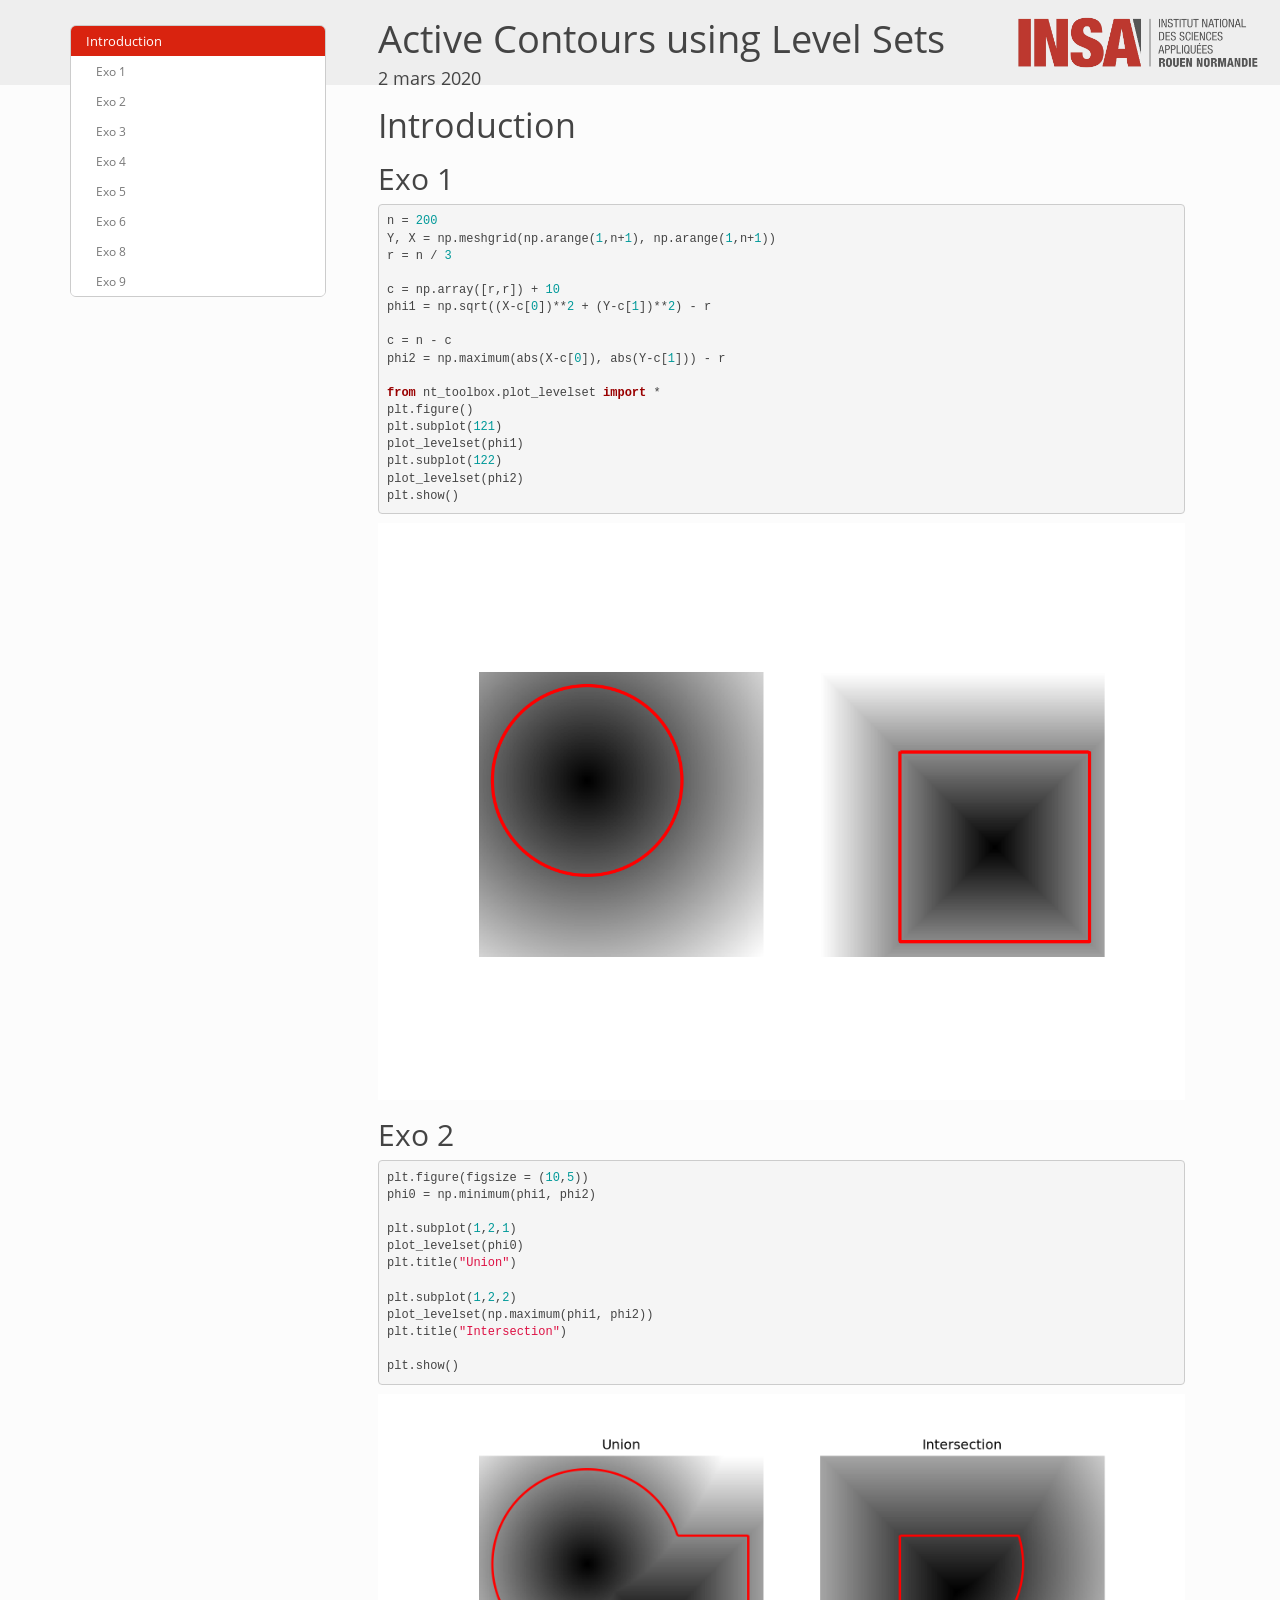
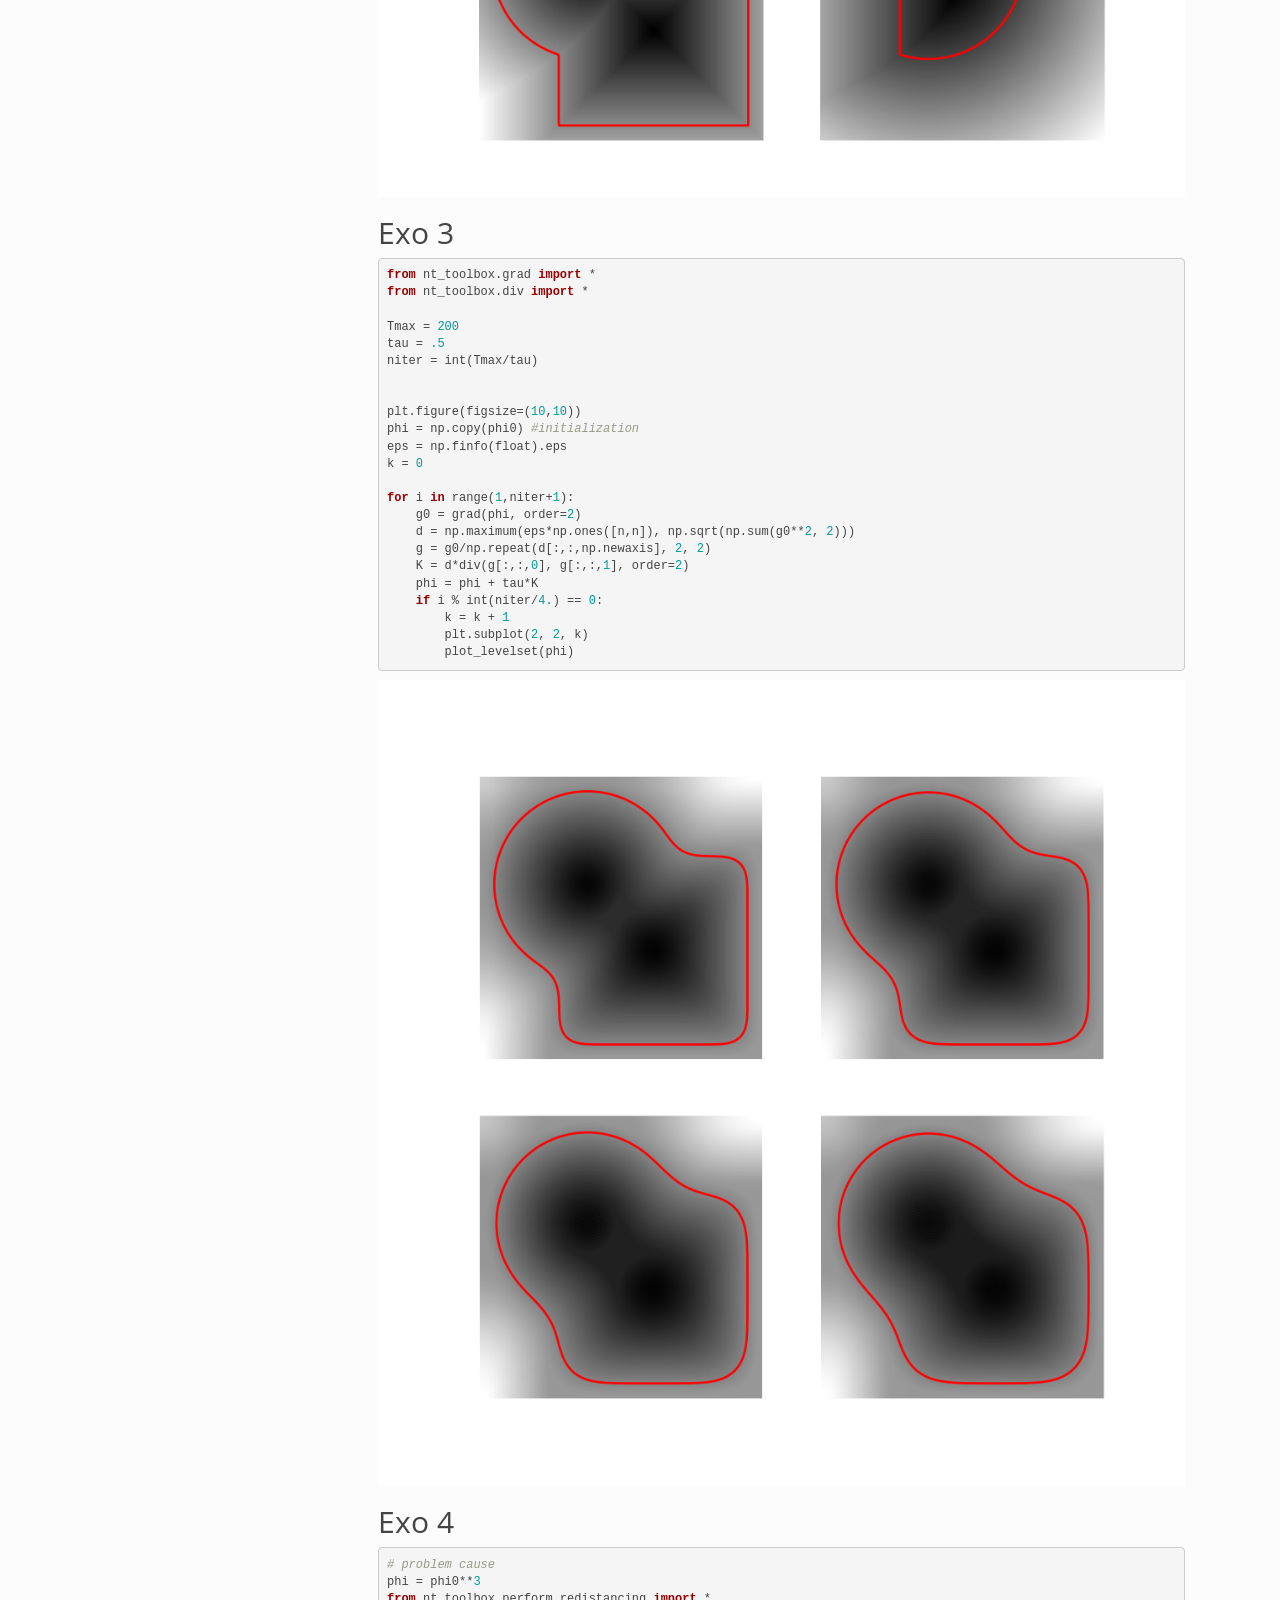
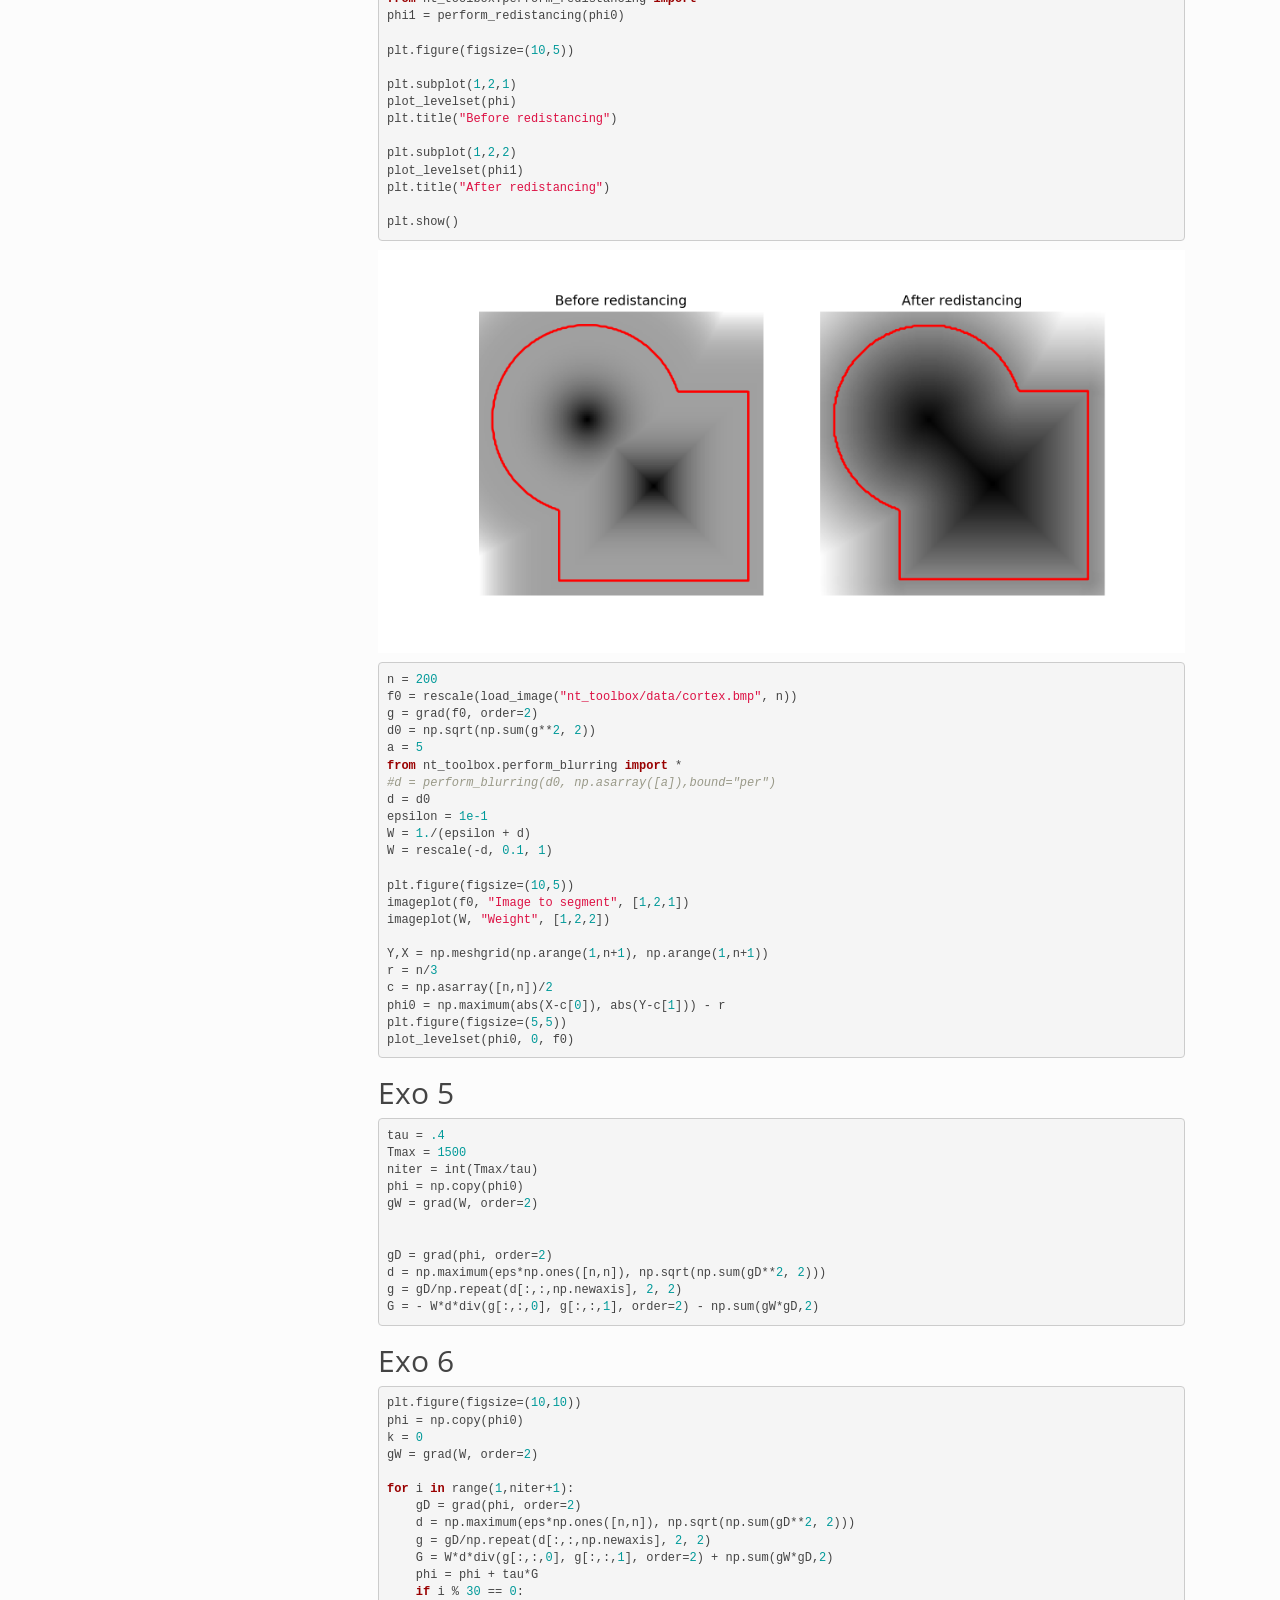
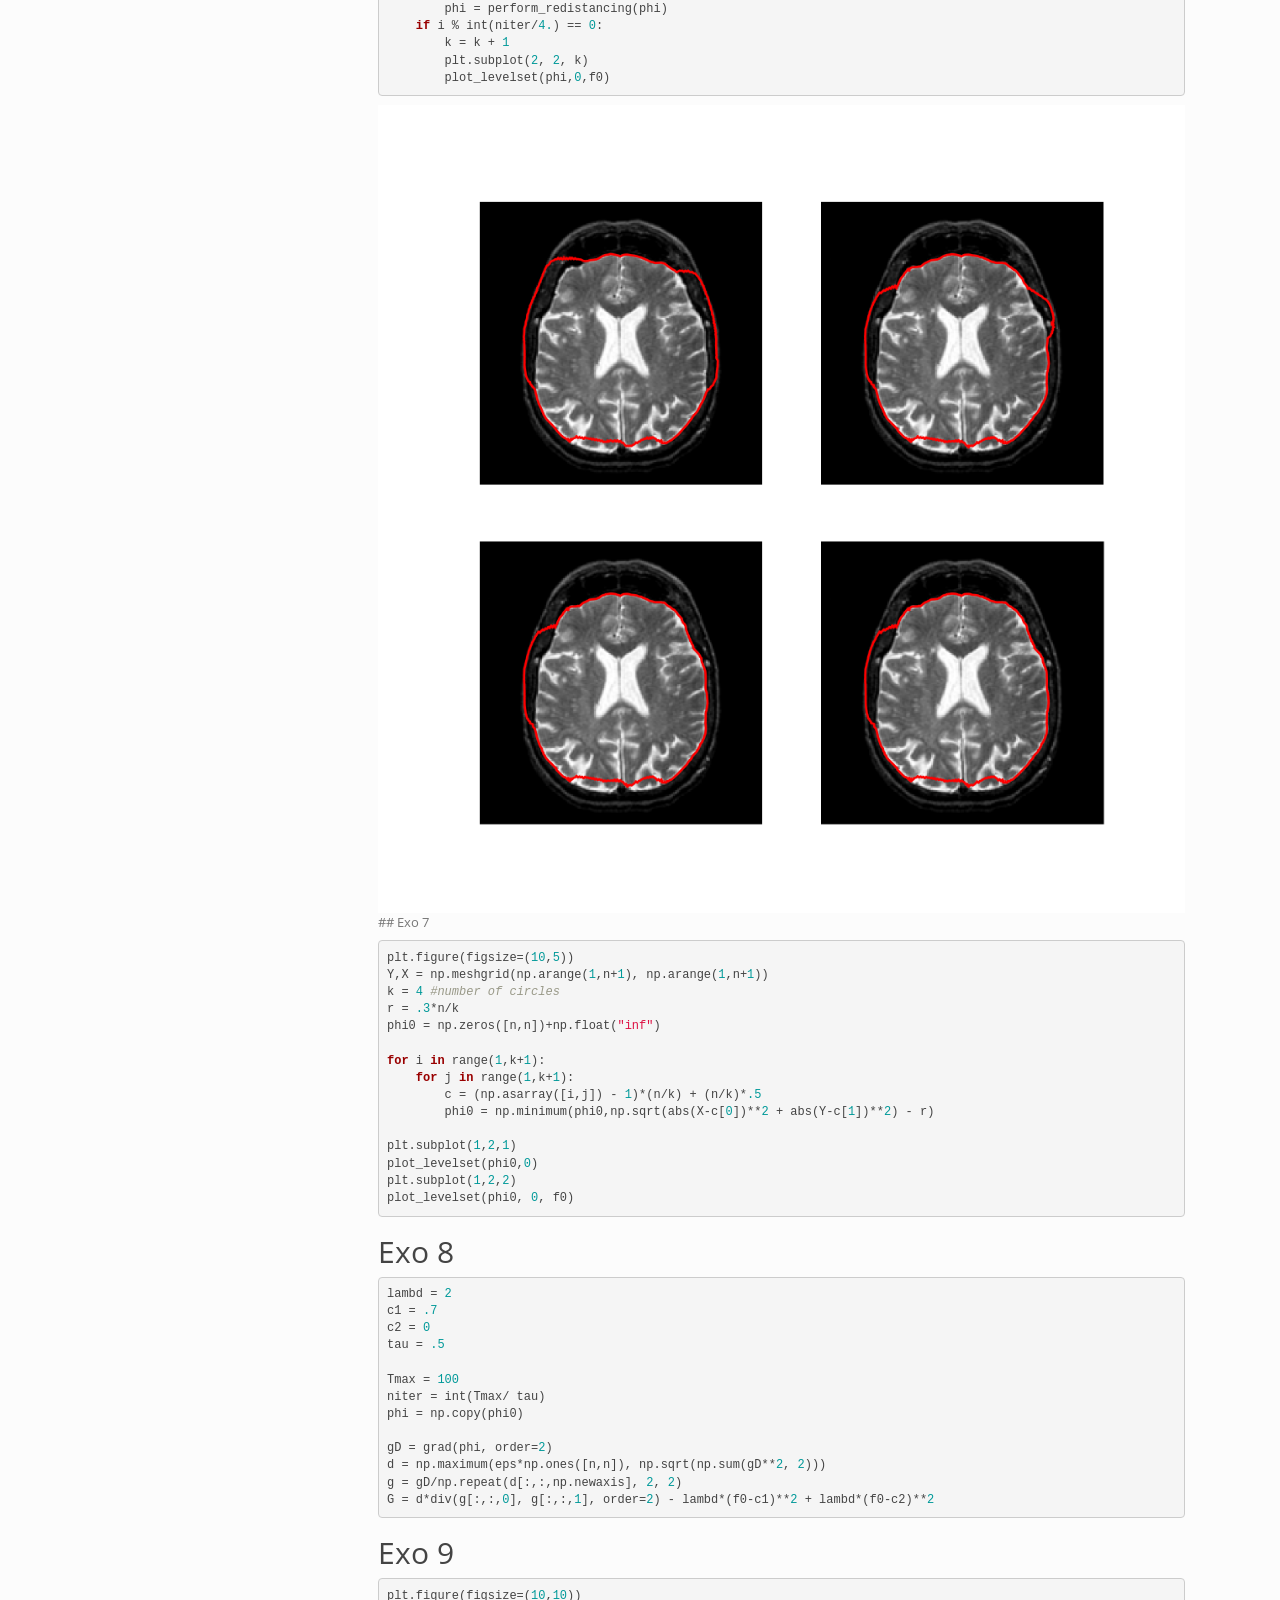
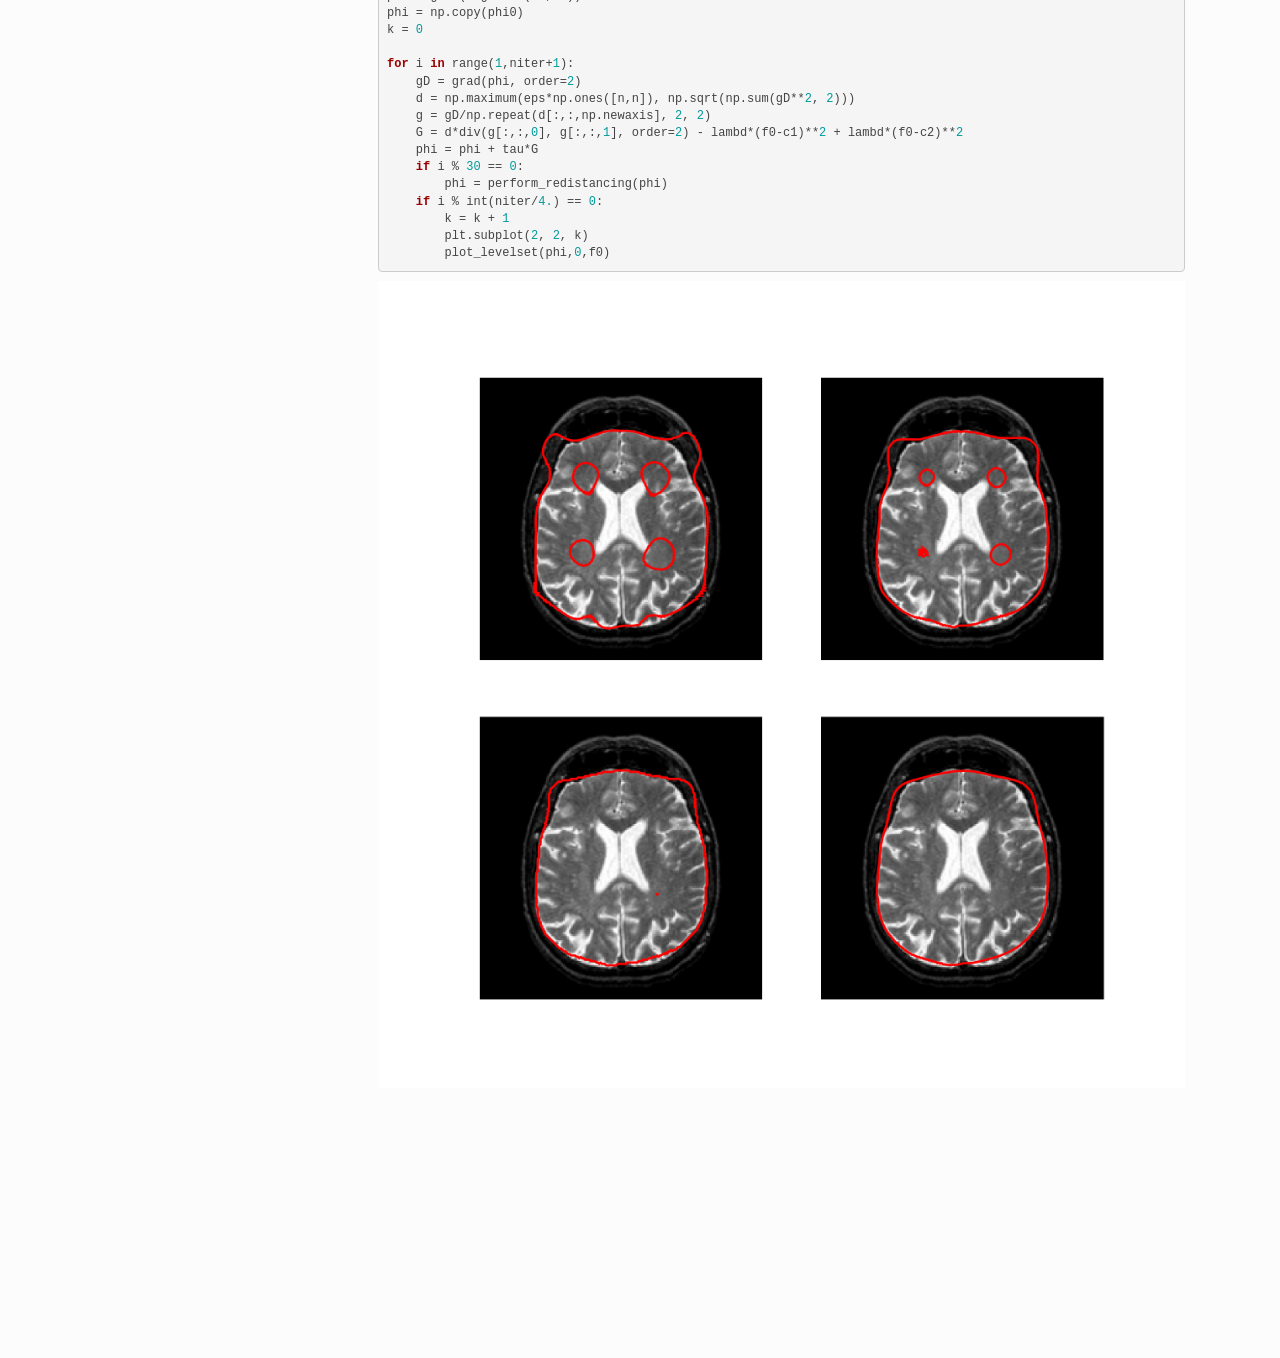
==== docs/index.html @ 3a8b3acc "Initial commit" ====
<!DOCTYPE html>

<html lang="fr-FR" xml:lang="fr-FR">

<head>

<meta charset="utf-8" />
<meta name="generator" content="pandoc" />
<meta http-equiv="X-UA-Compatible" content="IE=EDGE" />




<title>Active Contours using Level Sets</title>

<script>/*! jQuery v1.11.3 | (c) 2005, 2015 jQuery Foundation, Inc. | jquery.org/license */
!function(a,b){"object"==typeof module&&"object"==typeof module.exports?module.exports=a.document?b(a,!0):function(a){if(!a.document)throw new Error("jQuery requires a window with a document");return b(a)}:b(a)}("undefined"!=typeof window?window:this,function(a,b){var c=[],d=c.slice,e=c.concat,f=c.push,g=c.indexOf,h={},i=h.toString,j=h.hasOwnProperty,k={},l="1.11.3",m=function(a,b){return new m.fn.init(a,b)},n=/^[\s\uFEFF\xA0]+|[\s\uFEFF\xA0]+$/g,o=/^-ms-/,p=/-([\da-z])/gi,q=function(a,b){return b.toUpperCase()};m.fn=m.prototype={jquery:l,constructor:m,selector:"",length:0,toArray:function(){return d.call(this)},get:function(a){return null!=a?0>a?this[a+this.length]:this[a]:d.call(this)},pushStack:function(a){var b=m.merge(this.constructor(),a);return b.prevObject=this,b.context=this.context,b},each:function(a,b){return m.each(this,a,b)},map:function(a){return this.pushStack(m.map(this,function(b,c){return a.call(b,c,b)}))},slice:function(){return this.pushStack(d.apply(this,arguments))},first:function(){return this.eq(0)},last:function(){return this.eq(-1)},eq:function(a){var b=this.length,c=+a+(0>a?b:0);return this.pushStack(c>=0&&b>c?[this[c]]:[])},end:function(){return this.prevObject||this.constructor(null)},push:f,sort:c.sort,splice:c.splice},m.extend=m.fn.extend=function(){var a,b,c,d,e,f,g=arguments[0]||{},h=1,i=arguments.length,j=!1;for("boolean"==typeof g&&(j=g,g=arguments[h]||{},h++),"object"==typeof g||m.isFunction(g)||(g={}),h===i&&(g=this,h--);i>h;h++)if(null!=(e=arguments[h]))for(d in e)a=g[d],c=e[d],g!==c&&(j&&c&&(m.isPlainObject(c)||(b=m.isArray(c)))?(b?(b=!1,f=a&&m.isArray(a)?a:[]):f=a&&m.isPlainObject(a)?a:{},g[d]=m.extend(j,f,c)):void 0!==c&&(g[d]=c));return g},m.extend({expando:"jQuery"+(l+Math.random()).replace(/\D/g,""),isReady:!0,error:function(a){throw new Error(a)},noop:function(){},isFunction:function(a){return"function"===m.type(a)},isArray:Array.isArray||function(a){return"array"===m.type(a)},isWindow:function(a){return null!=a&&a==a.window},isNumeric:function(a){return!m.isArray(a)&&a-parseFloat(a)+1>=0},isEmptyObject:function(a){var b;for(b in a)return!1;return!0},isPlainObject:function(a){var b;if(!a||"object"!==m.type(a)||a.nodeType||m.isWindow(a))return!1;try{if(a.constructor&&!j.call(a,"constructor")&&!j.call(a.constructor.prototype,"isPrototypeOf"))return!1}catch(c){return!1}if(k.ownLast)for(b in a)return j.call(a,b);for(b in a);return void 0===b||j.call(a,b)},type:function(a){return null==a?a+"":"object"==typeof a||"function"==typeof a?h[i.call(a)]||"object":typeof a},globalEval:function(b){b&&m.trim(b)&&(a.execScript||function(b){a.eval.call(a,b)})(b)},camelCase:function(a){return a.replace(o,"ms-").replace(p,q)},nodeName:function(a,b){return a.nodeName&&a.nodeName.toLowerCase()===b.toLowerCase()},each:function(a,b,c){var d,e=0,f=a.length,g=r(a);if(c){if(g){for(;f>e;e++)if(d=b.apply(a[e],c),d===!1)break}else for(e in a)if(d=b.apply(a[e],c),d===!1)break}else if(g){for(;f>e;e++)if(d=b.call(a[e],e,a[e]),d===!1)break}else for(e in a)if(d=b.call(a[e],e,a[e]),d===!1)break;return a},trim:function(a){return null==a?"":(a+"").replace(n,"")},makeArray:function(a,b){var c=b||[];return null!=a&&(r(Object(a))?m.merge(c,"string"==typeof a?[a]:a):f.call(c,a)),c},inArray:function(a,b,c){var d;if(b){if(g)return g.call(b,a,c);for(d=b.length,c=c?0>c?Math.max(0,d+c):c:0;d>c;c++)if(c in b&&b[c]===a)return c}return-1},merge:function(a,b){var c=+b.length,d=0,e=a.length;while(c>d)a[e++]=b[d++];if(c!==c)while(void 0!==b[d])a[e++]=b[d++];return a.length=e,a},grep:function(a,b,c){for(var d,e=[],f=0,g=a.length,h=!c;g>f;f++)d=!b(a[f],f),d!==h&&e.push(a[f]);return e},map:function(a,b,c){var d,f=0,g=a.length,h=r(a),i=[];if(h)for(;g>f;f++)d=b(a[f],f,c),null!=d&&i.push(d);else for(f in a)d=b(a[f],f,c),null!=d&&i.push(d);return e.apply([],i)},guid:1,proxy:function(a,b){var c,e,f;return"string"==typeof b&&(f=a[b],b=a,a=f),m.isFunction(a)?(c=d.call(arguments,2),e=function(){return a.apply(b||this,c.concat(d.call(arguments)))},e.guid=a.guid=a.guid||m.guid++,e):void 0},now:function(){return+new Date},support:k}),m.each("Boolean Number String Function Array Date RegExp Object Error".split(" "),function(a,b){h["[object "+b+"]"]=b.toLowerCase()});function r(a){var b="length"in a&&a.length,c=m.type(a);return"function"===c||m.isWindow(a)?!1:1===a.nodeType&&b?!0:"array"===c||0===b||"number"==typeof b&&b>0&&b-1 in a}var s=function(a){var b,c,d,e,f,g,h,i,j,k,l,m,n,o,p,q,r,s,t,u="sizzle"+1*new Date,v=a.document,w=0,x=0,y=ha(),z=ha(),A=ha(),B=function(a,b){return a===b&&(l=!0),0},C=1<<31,D={}.hasOwnProperty,E=[],F=E.pop,G=E.push,H=E.push,I=E.slice,J=function(a,b){for(var c=0,d=a.length;d>c;c++)if(a[c]===b)return c;return-1},K="checked|selected|async|autofocus|autoplay|controls|defer|disabled|hidden|ismap|loop|multiple|open|readonly|required|scoped",L="[\\x20\\t\\r\\n\\f]",M="(?:\\\\.|[\\w-]|[^\\x00-\\xa0])+",N=M.replace("w","w#"),O="\\["+L+"*("+M+")(?:"+L+"*([*^$|!~]?=)"+L+"*(?:'((?:\\\\.|[^\\\\'])*)'|\"((?:\\\\.|[^\\\\\"])*)\"|("+N+"))|)"+L+"*\\]",P=":("+M+")(?:\\((('((?:\\\\.|[^\\\\'])*)'|\"((?:\\\\.|[^\\\\\"])*)\")|((?:\\\\.|[^\\\\()[\\]]|"+O+")*)|.*)\\)|)",Q=new RegExp(L+"+","g"),R=new RegExp("^"+L+"+|((?:^|[^\\\\])(?:\\\\.)*)"+L+"+$","g"),S=new RegExp("^"+L+"*,"+L+"*"),T=new RegExp("^"+L+"*([>+~]|"+L+")"+L+"*"),U=new RegExp("="+L+"*([^\\]'\"]*?)"+L+"*\\]","g"),V=new RegExp(P),W=new RegExp("^"+N+"$"),X={ID:new RegExp("^#("+M+")"),CLASS:new RegExp("^\\.("+M+")"),TAG:new RegExp("^("+M.replace("w","w*")+")"),ATTR:new RegExp("^"+O),PSEUDO:new RegExp("^"+P),CHILD:new RegExp("^:(only|first|last|nth|nth-last)-(child|of-type)(?:\\("+L+"*(even|odd|(([+-]|)(\\d*)n|)"+L+"*(?:([+-]|)"+L+"*(\\d+)|))"+L+"*\\)|)","i"),bool:new RegExp("^(?:"+K+")$","i"),needsContext:new RegExp("^"+L+"*[>+~]|:(even|odd|eq|gt|lt|nth|first|last)(?:\\("+L+"*((?:-\\d)?\\d*)"+L+"*\\)|)(?=[^-]|$)","i")},Y=/^(?:input|select|textarea|button)$/i,Z=/^h\d$/i,$=/^[^{]+\{\s*\[native \w/,_=/^(?:#([\w-]+)|(\w+)|\.([\w-]+))$/,aa=/[+~]/,ba=/'|\\/g,ca=new RegExp("\\\\([\\da-f]{1,6}"+L+"?|("+L+")|.)","ig"),da=function(a,b,c){var d="0x"+b-65536;return d!==d||c?b:0>d?String.fromCharCode(d+65536):String.fromCharCode(d>>10|55296,1023&d|56320)},ea=function(){m()};try{H.apply(E=I.call(v.childNodes),v.childNodes),E[v.childNodes.length].nodeType}catch(fa){H={apply:E.length?function(a,b){G.apply(a,I.call(b))}:function(a,b){var c=a.length,d=0;while(a[c++]=b[d++]);a.length=c-1}}}function ga(a,b,d,e){var f,h,j,k,l,o,r,s,w,x;if((b?b.ownerDocument||b:v)!==n&&m(b),b=b||n,d=d||[],k=b.nodeType,"string"!=typeof a||!a||1!==k&&9!==k&&11!==k)return d;if(!e&&p){if(11!==k&&(f=_.exec(a)))if(j=f[1]){if(9===k){if(h=b.getElementById(j),!h||!h.parentNode)return d;if(h.id===j)return d.push(h),d}else if(b.ownerDocument&&(h=b.ownerDocument.getElementById(j))&&t(b,h)&&h.id===j)return d.push(h),d}else{if(f[2])return H.apply(d,b.getElementsByTagName(a)),d;if((j=f[3])&&c.getElementsByClassName)return H.apply(d,b.getElementsByClassName(j)),d}if(c.qsa&&(!q||!q.test(a))){if(s=r=u,w=b,x=1!==k&&a,1===k&&"object"!==b.nodeName.toLowerCase()){o=g(a),(r=b.getAttribute("id"))?s=r.replace(ba,"\\$&"):b.setAttribute("id",s),s="[id='"+s+"'] ",l=o.length;while(l--)o[l]=s+ra(o[l]);w=aa.test(a)&&pa(b.parentNode)||b,x=o.join(",")}if(x)try{return H.apply(d,w.querySelectorAll(x)),d}catch(y){}finally{r||b.removeAttribute("id")}}}return i(a.replace(R,"$1"),b,d,e)}function ha(){var a=[];function b(c,e){return a.push(c+" ")>d.cacheLength&&delete b[a.shift()],b[c+" "]=e}return b}function ia(a){return a[u]=!0,a}function ja(a){var b=n.createElement("div");try{return!!a(b)}catch(c){return!1}finally{b.parentNode&&b.parentNode.removeChild(b),b=null}}function ka(a,b){var c=a.split("|"),e=a.length;while(e--)d.attrHandle[c[e]]=b}function la(a,b){var c=b&&a,d=c&&1===a.nodeType&&1===b.nodeType&&(~b.sourceIndex||C)-(~a.sourceIndex||C);if(d)return d;if(c)while(c=c.nextSibling)if(c===b)return-1;return a?1:-1}function ma(a){return function(b){var c=b.nodeName.toLowerCase();return"input"===c&&b.type===a}}function na(a){return function(b){var c=b.nodeName.toLowerCase();return("input"===c||"button"===c)&&b.type===a}}function oa(a){return ia(function(b){return b=+b,ia(function(c,d){var e,f=a([],c.length,b),g=f.length;while(g--)c[e=f[g]]&&(c[e]=!(d[e]=c[e]))})})}function pa(a){return a&&"undefined"!=typeof a.getElementsByTagName&&a}c=ga.support={},f=ga.isXML=function(a){var b=a&&(a.ownerDocument||a).documentElement;return b?"HTML"!==b.nodeName:!1},m=ga.setDocument=function(a){var b,e,g=a?a.ownerDocument||a:v;return g!==n&&9===g.nodeType&&g.documentElement?(n=g,o=g.documentElement,e=g.defaultView,e&&e!==e.top&&(e.addEventListener?e.addEventListener("unload",ea,!1):e.attachEvent&&e.attachEvent("onunload",ea)),p=!f(g),c.attributes=ja(function(a){return a.className="i",!a.getAttribute("className")}),c.getElementsByTagName=ja(function(a){return a.appendChild(g.createComment("")),!a.getElementsByTagName("*").length}),c.getElementsByClassName=$.test(g.getElementsByClassName),c.getById=ja(function(a){return o.appendChild(a).id=u,!g.getElementsByName||!g.getElementsByName(u).length}),c.getById?(d.find.ID=function(a,b){if("undefined"!=typeof b.getElementById&&p){var c=b.getElementById(a);return c&&c.parentNode?[c]:[]}},d.filter.ID=function(a){var b=a.replace(ca,da);return function(a){return a.getAttribute("id")===b}}):(delete d.find.ID,d.filter.ID=function(a){var b=a.replace(ca,da);return function(a){var c="undefined"!=typeof a.getAttributeNode&&a.getAttributeNode("id");return c&&c.value===b}}),d.find.TAG=c.getElementsByTagName?function(a,b){return"undefined"!=typeof b.getElementsByTagName?b.getElementsByTagName(a):c.qsa?b.querySelectorAll(a):void 0}:function(a,b){var c,d=[],e=0,f=b.getElementsByTagName(a);if("*"===a){while(c=f[e++])1===c.nodeType&&d.push(c);return d}return f},d.find.CLASS=c.getElementsByClassName&&function(a,b){return p?b.getElementsByClassName(a):void 0},r=[],q=[],(c.qsa=$.test(g.querySelectorAll))&&(ja(function(a){o.appendChild(a).innerHTML="<a id='"+u+"'></a><select id='"+u+"-\f]' msallowcapture=''><option selected=''></option></select>",a.querySelectorAll("[msallowcapture^='']").length&&q.push("[*^$]="+L+"*(?:''|\"\")"),a.querySelectorAll("[selected]").length||q.push("\\["+L+"*(?:value|"+K+")"),a.querySelectorAll("[id~="+u+"-]").length||q.push("~="),a.querySelectorAll(":checked").length||q.push(":checked"),a.querySelectorAll("a#"+u+"+*").length||q.push(".#.+[+~]")}),ja(function(a){var b=g.createElement("input");b.setAttribute("type","hidden"),a.appendChild(b).setAttribute("name","D"),a.querySelectorAll("[name=d]").length&&q.push("name"+L+"*[*^$|!~]?="),a.querySelectorAll(":enabled").length||q.push(":enabled",":disabled"),a.querySelectorAll("*,:x"),q.push(",.*:")})),(c.matchesSelector=$.test(s=o.matches||o.webkitMatchesSelector||o.mozMatchesSelector||o.oMatchesSelector||o.msMatchesSelector))&&ja(function(a){c.disconnectedMatch=s.call(a,"div"),s.call(a,"[s!='']:x"),r.push("!=",P)}),q=q.length&&new RegExp(q.join("|")),r=r.length&&new RegExp(r.join("|")),b=$.test(o.compareDocumentPosition),t=b||$.test(o.contains)?function(a,b){var c=9===a.nodeType?a.documentElement:a,d=b&&b.parentNode;return a===d||!(!d||1!==d.nodeType||!(c.contains?c.contains(d):a.compareDocumentPosition&&16&a.compareDocumentPosition(d)))}:function(a,b){if(b)while(b=b.parentNode)if(b===a)return!0;return!1},B=b?function(a,b){if(a===b)return l=!0,0;var d=!a.compareDocumentPosition-!b.compareDocumentPosition;return d?d:(d=(a.ownerDocument||a)===(b.ownerDocument||b)?a.compareDocumentPosition(b):1,1&d||!c.sortDetached&&b.compareDocumentPosition(a)===d?a===g||a.ownerDocument===v&&t(v,a)?-1:b===g||b.ownerDocument===v&&t(v,b)?1:k?J(k,a)-J(k,b):0:4&d?-1:1)}:function(a,b){if(a===b)return l=!0,0;var c,d=0,e=a.parentNode,f=b.parentNode,h=[a],i=[b];if(!e||!f)return a===g?-1:b===g?1:e?-1:f?1:k?J(k,a)-J(k,b):0;if(e===f)return la(a,b);c=a;while(c=c.parentNode)h.unshift(c);c=b;while(c=c.parentNode)i.unshift(c);while(h[d]===i[d])d++;return d?la(h[d],i[d]):h[d]===v?-1:i[d]===v?1:0},g):n},ga.matches=function(a,b){return ga(a,null,null,b)},ga.matchesSelector=function(a,b){if((a.ownerDocument||a)!==n&&m(a),b=b.replace(U,"='$1']"),!(!c.matchesSelector||!p||r&&r.test(b)||q&&q.test(b)))try{var d=s.call(a,b);if(d||c.disconnectedMatch||a.document&&11!==a.document.nodeType)return d}catch(e){}return ga(b,n,null,[a]).length>0},ga.contains=function(a,b){return(a.ownerDocument||a)!==n&&m(a),t(a,b)},ga.attr=function(a,b){(a.ownerDocument||a)!==n&&m(a);var e=d.attrHandle[b.toLowerCase()],f=e&&D.call(d.attrHandle,b.toLowerCase())?e(a,b,!p):void 0;return void 0!==f?f:c.attributes||!p?a.getAttribute(b):(f=a.getAttributeNode(b))&&f.specified?f.value:null},ga.error=function(a){throw new Error("Syntax error, unrecognized expression: "+a)},ga.uniqueSort=function(a){var b,d=[],e=0,f=0;if(l=!c.detectDuplicates,k=!c.sortStable&&a.slice(0),a.sort(B),l){while(b=a[f++])b===a[f]&&(e=d.push(f));while(e--)a.splice(d[e],1)}return k=null,a},e=ga.getText=function(a){var b,c="",d=0,f=a.nodeType;if(f){if(1===f||9===f||11===f){if("string"==typeof a.textContent)return a.textContent;for(a=a.firstChild;a;a=a.nextSibling)c+=e(a)}else if(3===f||4===f)return a.nodeValue}else while(b=a[d++])c+=e(b);return c},d=ga.selectors={cacheLength:50,createPseudo:ia,match:X,attrHandle:{},find:{},relative:{">":{dir:"parentNode",first:!0}," ":{dir:"parentNode"},"+":{dir:"previousSibling",first:!0},"~":{dir:"previousSibling"}},preFilter:{ATTR:function(a){return a[1]=a[1].replace(ca,da),a[3]=(a[3]||a[4]||a[5]||"").replace(ca,da),"~="===a[2]&&(a[3]=" "+a[3]+" "),a.slice(0,4)},CHILD:function(a){return a[1]=a[1].toLowerCase(),"nth"===a[1].slice(0,3)?(a[3]||ga.error(a[0]),a[4]=+(a[4]?a[5]+(a[6]||1):2*("even"===a[3]||"odd"===a[3])),a[5]=+(a[7]+a[8]||"odd"===a[3])):a[3]&&ga.error(a[0]),a},PSEUDO:function(a){var b,c=!a[6]&&a[2];return X.CHILD.test(a[0])?null:(a[3]?a[2]=a[4]||a[5]||"":c&&V.test(c)&&(b=g(c,!0))&&(b=c.indexOf(")",c.length-b)-c.length)&&(a[0]=a[0].slice(0,b),a[2]=c.slice(0,b)),a.slice(0,3))}},filter:{TAG:function(a){var b=a.replace(ca,da).toLowerCase();return"*"===a?function(){return!0}:function(a){return a.nodeName&&a.nodeName.toLowerCase()===b}},CLASS:function(a){var b=y[a+" "];return b||(b=new RegExp("(^|"+L+")"+a+"("+L+"|$)"))&&y(a,function(a){return b.test("string"==typeof a.className&&a.className||"undefined"!=typeof a.getAttribute&&a.getAttribute("class")||"")})},ATTR:function(a,b,c){return function(d){var e=ga.attr(d,a);return null==e?"!="===b:b?(e+="","="===b?e===c:"!="===b?e!==c:"^="===b?c&&0===e.indexOf(c):"*="===b?c&&e.indexOf(c)>-1:"$="===b?c&&e.slice(-c.length)===c:"~="===b?(" "+e.replace(Q," ")+" ").indexOf(c)>-1:"|="===b?e===c||e.slice(0,c.length+1)===c+"-":!1):!0}},CHILD:function(a,b,c,d,e){var f="nth"!==a.slice(0,3),g="last"!==a.slice(-4),h="of-type"===b;return 1===d&&0===e?function(a){return!!a.parentNode}:function(b,c,i){var j,k,l,m,n,o,p=f!==g?"nextSibling":"previousSibling",q=b.parentNode,r=h&&b.nodeName.toLowerCase(),s=!i&&!h;if(q){if(f){while(p){l=b;while(l=l[p])if(h?l.nodeName.toLowerCase()===r:1===l.nodeType)return!1;o=p="only"===a&&!o&&"nextSibling"}return!0}if(o=[g?q.firstChild:q.lastChild],g&&s){k=q[u]||(q[u]={}),j=k[a]||[],n=j[0]===w&&j[1],m=j[0]===w&&j[2],l=n&&q.childNodes[n];while(l=++n&&l&&l[p]||(m=n=0)||o.pop())if(1===l.nodeType&&++m&&l===b){k[a]=[w,n,m];break}}else if(s&&(j=(b[u]||(b[u]={}))[a])&&j[0]===w)m=j[1];else while(l=++n&&l&&l[p]||(m=n=0)||o.pop())if((h?l.nodeName.toLowerCase()===r:1===l.nodeType)&&++m&&(s&&((l[u]||(l[u]={}))[a]=[w,m]),l===b))break;return m-=e,m===d||m%d===0&&m/d>=0}}},PSEUDO:function(a,b){var c,e=d.pseudos[a]||d.setFilters[a.toLowerCase()]||ga.error("unsupported pseudo: "+a);return e[u]?e(b):e.length>1?(c=[a,a,"",b],d.setFilters.hasOwnProperty(a.toLowerCase())?ia(function(a,c){var d,f=e(a,b),g=f.length;while(g--)d=J(a,f[g]),a[d]=!(c[d]=f[g])}):function(a){return e(a,0,c)}):e}},pseudos:{not:ia(function(a){var b=[],c=[],d=h(a.replace(R,"$1"));return d[u]?ia(function(a,b,c,e){var f,g=d(a,null,e,[]),h=a.length;while(h--)(f=g[h])&&(a[h]=!(b[h]=f))}):function(a,e,f){return b[0]=a,d(b,null,f,c),b[0]=null,!c.pop()}}),has:ia(function(a){return function(b){return ga(a,b).length>0}}),contains:ia(function(a){return a=a.replace(ca,da),function(b){return(b.textContent||b.innerText||e(b)).indexOf(a)>-1}}),lang:ia(function(a){return W.test(a||"")||ga.error("unsupported lang: "+a),a=a.replace(ca,da).toLowerCase(),function(b){var c;do if(c=p?b.lang:b.getAttribute("xml:lang")||b.getAttribute("lang"))return c=c.toLowerCase(),c===a||0===c.indexOf(a+"-");while((b=b.parentNode)&&1===b.nodeType);return!1}}),target:function(b){var c=a.location&&a.location.hash;return c&&c.slice(1)===b.id},root:function(a){return a===o},focus:function(a){return a===n.activeElement&&(!n.hasFocus||n.hasFocus())&&!!(a.type||a.href||~a.tabIndex)},enabled:function(a){return a.disabled===!1},disabled:function(a){return a.disabled===!0},checked:function(a){var b=a.nodeName.toLowerCase();return"input"===b&&!!a.checked||"option"===b&&!!a.selected},selected:function(a){return a.parentNode&&a.parentNode.selectedIndex,a.selected===!0},empty:function(a){for(a=a.firstChild;a;a=a.nextSibling)if(a.nodeType<6)return!1;return!0},parent:function(a){return!d.pseudos.empty(a)},header:function(a){return Z.test(a.nodeName)},input:function(a){return Y.test(a.nodeName)},button:function(a){var b=a.nodeName.toLowerCase();return"input"===b&&"button"===a.type||"button"===b},text:function(a){var b;return"input"===a.nodeName.toLowerCase()&&"text"===a.type&&(null==(b=a.getAttribute("type"))||"text"===b.toLowerCase())},first:oa(function(){return[0]}),last:oa(function(a,b){return[b-1]}),eq:oa(function(a,b,c){return[0>c?c+b:c]}),even:oa(function(a,b){for(var c=0;b>c;c+=2)a.push(c);return a}),odd:oa(function(a,b){for(var c=1;b>c;c+=2)a.push(c);return a}),lt:oa(function(a,b,c){for(var d=0>c?c+b:c;--d>=0;)a.push(d);return a}),gt:oa(function(a,b,c){for(var d=0>c?c+b:c;++d<b;)a.push(d);return a})}},d.pseudos.nth=d.pseudos.eq;for(b in{radio:!0,checkbox:!0,file:!0,password:!0,image:!0})d.pseudos[b]=ma(b);for(b in{submit:!0,reset:!0})d.pseudos[b]=na(b);function qa(){}qa.prototype=d.filters=d.pseudos,d.setFilters=new qa,g=ga.tokenize=function(a,b){var c,e,f,g,h,i,j,k=z[a+" "];if(k)return b?0:k.slice(0);h=a,i=[],j=d.preFilter;while(h){(!c||(e=S.exec(h)))&&(e&&(h=h.slice(e[0].length)||h),i.push(f=[])),c=!1,(e=T.exec(h))&&(c=e.shift(),f.push({value:c,type:e[0].replace(R," ")}),h=h.slice(c.length));for(g in d.filter)!(e=X[g].exec(h))||j[g]&&!(e=j[g](e))||(c=e.shift(),f.push({value:c,type:g,matches:e}),h=h.slice(c.length));if(!c)break}return b?h.length:h?ga.error(a):z(a,i).slice(0)};function ra(a){for(var b=0,c=a.length,d="";c>b;b++)d+=a[b].value;return d}function sa(a,b,c){var d=b.dir,e=c&&"parentNode"===d,f=x++;return b.first?function(b,c,f){while(b=b[d])if(1===b.nodeType||e)return a(b,c,f)}:function(b,c,g){var h,i,j=[w,f];if(g){while(b=b[d])if((1===b.nodeType||e)&&a(b,c,g))return!0}else while(b=b[d])if(1===b.nodeType||e){if(i=b[u]||(b[u]={}),(h=i[d])&&h[0]===w&&h[1]===f)return j[2]=h[2];if(i[d]=j,j[2]=a(b,c,g))return!0}}}function ta(a){return a.length>1?function(b,c,d){var e=a.length;while(e--)if(!a[e](b,c,d))return!1;return!0}:a[0]}function ua(a,b,c){for(var d=0,e=b.length;e>d;d++)ga(a,b[d],c);return c}function va(a,b,c,d,e){for(var f,g=[],h=0,i=a.length,j=null!=b;i>h;h++)(f=a[h])&&(!c||c(f,d,e))&&(g.push(f),j&&b.push(h));return g}function wa(a,b,c,d,e,f){return d&&!d[u]&&(d=wa(d)),e&&!e[u]&&(e=wa(e,f)),ia(function(f,g,h,i){var j,k,l,m=[],n=[],o=g.length,p=f||ua(b||"*",h.nodeType?[h]:h,[]),q=!a||!f&&b?p:va(p,m,a,h,i),r=c?e||(f?a:o||d)?[]:g:q;if(c&&c(q,r,h,i),d){j=va(r,n),d(j,[],h,i),k=j.length;while(k--)(l=j[k])&&(r[n[k]]=!(q[n[k]]=l))}if(f){if(e||a){if(e){j=[],k=r.length;while(k--)(l=r[k])&&j.push(q[k]=l);e(null,r=[],j,i)}k=r.length;while(k--)(l=r[k])&&(j=e?J(f,l):m[k])>-1&&(f[j]=!(g[j]=l))}}else r=va(r===g?r.splice(o,r.length):r),e?e(null,g,r,i):H.apply(g,r)})}function xa(a){for(var b,c,e,f=a.length,g=d.relative[a[0].type],h=g||d.relative[" "],i=g?1:0,k=sa(function(a){return a===b},h,!0),l=sa(function(a){return J(b,a)>-1},h,!0),m=[function(a,c,d){var e=!g&&(d||c!==j)||((b=c).nodeType?k(a,c,d):l(a,c,d));return b=null,e}];f>i;i++)if(c=d.relative[a[i].type])m=[sa(ta(m),c)];else{if(c=d.filter[a[i].type].apply(null,a[i].matches),c[u]){for(e=++i;f>e;e++)if(d.relative[a[e].type])break;return wa(i>1&&ta(m),i>1&&ra(a.slice(0,i-1).concat({value:" "===a[i-2].type?"*":""})).replace(R,"$1"),c,e>i&&xa(a.slice(i,e)),f>e&&xa(a=a.slice(e)),f>e&&ra(a))}m.push(c)}return ta(m)}function ya(a,b){var c=b.length>0,e=a.length>0,f=function(f,g,h,i,k){var l,m,o,p=0,q="0",r=f&&[],s=[],t=j,u=f||e&&d.find.TAG("*",k),v=w+=null==t?1:Math.random()||.1,x=u.length;for(k&&(j=g!==n&&g);q!==x&&null!=(l=u[q]);q++){if(e&&l){m=0;while(o=a[m++])if(o(l,g,h)){i.push(l);break}k&&(w=v)}c&&((l=!o&&l)&&p--,f&&r.push(l))}if(p+=q,c&&q!==p){m=0;while(o=b[m++])o(r,s,g,h);if(f){if(p>0)while(q--)r[q]||s[q]||(s[q]=F.call(i));s=va(s)}H.apply(i,s),k&&!f&&s.length>0&&p+b.length>1&&ga.uniqueSort(i)}return k&&(w=v,j=t),r};return c?ia(f):f}return h=ga.compile=function(a,b){var c,d=[],e=[],f=A[a+" "];if(!f){b||(b=g(a)),c=b.length;while(c--)f=xa(b[c]),f[u]?d.push(f):e.push(f);f=A(a,ya(e,d)),f.selector=a}return f},i=ga.select=function(a,b,e,f){var i,j,k,l,m,n="function"==typeof a&&a,o=!f&&g(a=n.selector||a);if(e=e||[],1===o.length){if(j=o[0]=o[0].slice(0),j.length>2&&"ID"===(k=j[0]).type&&c.getById&&9===b.nodeType&&p&&d.relative[j[1].type]){if(b=(d.find.ID(k.matches[0].replace(ca,da),b)||[])[0],!b)return e;n&&(b=b.parentNode),a=a.slice(j.shift().value.length)}i=X.needsContext.test(a)?0:j.length;while(i--){if(k=j[i],d.relative[l=k.type])break;if((m=d.find[l])&&(f=m(k.matches[0].replace(ca,da),aa.test(j[0].type)&&pa(b.parentNode)||b))){if(j.splice(i,1),a=f.length&&ra(j),!a)return H.apply(e,f),e;break}}}return(n||h(a,o))(f,b,!p,e,aa.test(a)&&pa(b.parentNode)||b),e},c.sortStable=u.split("").sort(B).join("")===u,c.detectDuplicates=!!l,m(),c.sortDetached=ja(function(a){return 1&a.compareDocumentPosition(n.createElement("div"))}),ja(function(a){return a.innerHTML="<a href='#'></a>","#"===a.firstChild.getAttribute("href")})||ka("type|href|height|width",function(a,b,c){return c?void 0:a.getAttribute(b,"type"===b.toLowerCase()?1:2)}),c.attributes&&ja(function(a){return a.innerHTML="<input/>",a.firstChild.setAttribute("value",""),""===a.firstChild.getAttribute("value")})||ka("value",function(a,b,c){return c||"input"!==a.nodeName.toLowerCase()?void 0:a.defaultValue}),ja(function(a){return null==a.getAttribute("disabled")})||ka(K,function(a,b,c){var d;return c?void 0:a[b]===!0?b.toLowerCase():(d=a.getAttributeNode(b))&&d.specified?d.value:null}),ga}(a);m.find=s,m.expr=s.selectors,m.expr[":"]=m.expr.pseudos,m.unique=s.uniqueSort,m.text=s.getText,m.isXMLDoc=s.isXML,m.contains=s.contains;var t=m.expr.match.needsContext,u=/^<(\w+)\s*\/?>(?:<\/\1>|)$/,v=/^.[^:#\[\.,]*$/;function w(a,b,c){if(m.isFunction(b))return m.grep(a,function(a,d){return!!b.call(a,d,a)!==c});if(b.nodeType)return m.grep(a,function(a){return a===b!==c});if("string"==typeof b){if(v.test(b))return m.filter(b,a,c);b=m.filter(b,a)}return m.grep(a,function(a){return m.inArray(a,b)>=0!==c})}m.filter=function(a,b,c){var d=b[0];return c&&(a=":not("+a+")"),1===b.length&&1===d.nodeType?m.find.matchesSelector(d,a)?[d]:[]:m.find.matches(a,m.grep(b,function(a){return 1===a.nodeType}))},m.fn.extend({find:function(a){var b,c=[],d=this,e=d.length;if("string"!=typeof a)return this.pushStack(m(a).filter(function(){for(b=0;e>b;b++)if(m.contains(d[b],this))return!0}));for(b=0;e>b;b++)m.find(a,d[b],c);return c=this.pushStack(e>1?m.unique(c):c),c.selector=this.selector?this.selector+" "+a:a,c},filter:function(a){return this.pushStack(w(this,a||[],!1))},not:function(a){return this.pushStack(w(this,a||[],!0))},is:function(a){return!!w(this,"string"==typeof a&&t.test(a)?m(a):a||[],!1).length}});var x,y=a.document,z=/^(?:\s*(<[\w\W]+>)[^>]*|#([\w-]*))$/,A=m.fn.init=function(a,b){var c,d;if(!a)return this;if("string"==typeof a){if(c="<"===a.charAt(0)&&">"===a.charAt(a.length-1)&&a.length>=3?[null,a,null]:z.exec(a),!c||!c[1]&&b)return!b||b.jquery?(b||x).find(a):this.constructor(b).find(a);if(c[1]){if(b=b instanceof m?b[0]:b,m.merge(this,m.parseHTML(c[1],b&&b.nodeType?b.ownerDocument||b:y,!0)),u.test(c[1])&&m.isPlainObject(b))for(c in b)m.isFunction(this[c])?this[c](b[c]):this.attr(c,b[c]);return this}if(d=y.getElementById(c[2]),d&&d.parentNode){if(d.id!==c[2])return x.find(a);this.length=1,this[0]=d}return this.context=y,this.selector=a,this}return a.nodeType?(this.context=this[0]=a,this.length=1,this):m.isFunction(a)?"undefined"!=typeof x.ready?x.ready(a):a(m):(void 0!==a.selector&&(this.selector=a.selector,this.context=a.context),m.makeArray(a,this))};A.prototype=m.fn,x=m(y);var B=/^(?:parents|prev(?:Until|All))/,C={children:!0,contents:!0,next:!0,prev:!0};m.extend({dir:function(a,b,c){var d=[],e=a[b];while(e&&9!==e.nodeType&&(void 0===c||1!==e.nodeType||!m(e).is(c)))1===e.nodeType&&d.push(e),e=e[b];return d},sibling:function(a,b){for(var c=[];a;a=a.nextSibling)1===a.nodeType&&a!==b&&c.push(a);return c}}),m.fn.extend({has:function(a){var b,c=m(a,this),d=c.length;return this.filter(function(){for(b=0;d>b;b++)if(m.contains(this,c[b]))return!0})},closest:function(a,b){for(var c,d=0,e=this.length,f=[],g=t.test(a)||"string"!=typeof a?m(a,b||this.context):0;e>d;d++)for(c=this[d];c&&c!==b;c=c.parentNode)if(c.nodeType<11&&(g?g.index(c)>-1:1===c.nodeType&&m.find.matchesSelector(c,a))){f.push(c);break}return this.pushStack(f.length>1?m.unique(f):f)},index:function(a){return a?"string"==typeof a?m.inArray(this[0],m(a)):m.inArray(a.jquery?a[0]:a,this):this[0]&&this[0].parentNode?this.first().prevAll().length:-1},add:function(a,b){return this.pushStack(m.unique(m.merge(this.get(),m(a,b))))},addBack:function(a){return this.add(null==a?this.prevObject:this.prevObject.filter(a))}});function D(a,b){do a=a[b];while(a&&1!==a.nodeType);return a}m.each({parent:function(a){var b=a.parentNode;return b&&11!==b.nodeType?b:null},parents:function(a){return m.dir(a,"parentNode")},parentsUntil:function(a,b,c){return m.dir(a,"parentNode",c)},next:function(a){return D(a,"nextSibling")},prev:function(a){return D(a,"previousSibling")},nextAll:function(a){return m.dir(a,"nextSibling")},prevAll:function(a){return m.dir(a,"previousSibling")},nextUntil:function(a,b,c){return m.dir(a,"nextSibling",c)},prevUntil:function(a,b,c){return m.dir(a,"previousSibling",c)},siblings:function(a){return m.sibling((a.parentNode||{}).firstChild,a)},children:function(a){return m.sibling(a.firstChild)},contents:function(a){return m.nodeName(a,"iframe")?a.contentDocument||a.contentWindow.document:m.merge([],a.childNodes)}},function(a,b){m.fn[a]=function(c,d){var e=m.map(this,b,c);return"Until"!==a.slice(-5)&&(d=c),d&&"string"==typeof d&&(e=m.filter(d,e)),this.length>1&&(C[a]||(e=m.unique(e)),B.test(a)&&(e=e.reverse())),this.pushStack(e)}});var E=/\S+/g,F={};function G(a){var b=F[a]={};return m.each(a.match(E)||[],function(a,c){b[c]=!0}),b}m.Callbacks=function(a){a="string"==typeof a?F[a]||G(a):m.extend({},a);var b,c,d,e,f,g,h=[],i=!a.once&&[],j=function(l){for(c=a.memory&&l,d=!0,f=g||0,g=0,e=h.length,b=!0;h&&e>f;f++)if(h[f].apply(l[0],l[1])===!1&&a.stopOnFalse){c=!1;break}b=!1,h&&(i?i.length&&j(i.shift()):c?h=[]:k.disable())},k={add:function(){if(h){var d=h.length;!function f(b){m.each(b,function(b,c){var d=m.type(c);"function"===d?a.unique&&k.has(c)||h.push(c):c&&c.length&&"string"!==d&&f(c)})}(arguments),b?e=h.length:c&&(g=d,j(c))}return this},remove:function(){return h&&m.each(arguments,function(a,c){var d;while((d=m.inArray(c,h,d))>-1)h.splice(d,1),b&&(e>=d&&e--,f>=d&&f--)}),this},has:function(a){return a?m.inArray(a,h)>-1:!(!h||!h.length)},empty:function(){return h=[],e=0,this},disable:function(){return h=i=c=void 0,this},disabled:function(){return!h},lock:function(){return i=void 0,c||k.disable(),this},locked:function(){return!i},fireWith:function(a,c){return!h||d&&!i||(c=c||[],c=[a,c.slice?c.slice():c],b?i.push(c):j(c)),this},fire:function(){return k.fireWith(this,arguments),this},fired:function(){return!!d}};return k},m.extend({Deferred:function(a){var b=[["resolve","done",m.Callbacks("once memory"),"resolved"],["reject","fail",m.Callbacks("once memory"),"rejected"],["notify","progress",m.Callbacks("memory")]],c="pending",d={state:function(){return c},always:function(){return e.done(arguments).fail(arguments),this},then:function(){var a=arguments;return m.Deferred(function(c){m.each(b,function(b,f){var g=m.isFunction(a[b])&&a[b];e[f[1]](function(){var a=g&&g.apply(this,arguments);a&&m.isFunction(a.promise)?a.promise().done(c.resolve).fail(c.reject).progress(c.notify):c[f[0]+"With"](this===d?c.promise():this,g?[a]:arguments)})}),a=null}).promise()},promise:function(a){return null!=a?m.extend(a,d):d}},e={};return d.pipe=d.then,m.each(b,function(a,f){var g=f[2],h=f[3];d[f[1]]=g.add,h&&g.add(function(){c=h},b[1^a][2].disable,b[2][2].lock),e[f[0]]=function(){return e[f[0]+"With"](this===e?d:this,arguments),this},e[f[0]+"With"]=g.fireWith}),d.promise(e),a&&a.call(e,e),e},when:function(a){var b=0,c=d.call(arguments),e=c.length,f=1!==e||a&&m.isFunction(a.promise)?e:0,g=1===f?a:m.Deferred(),h=function(a,b,c){return function(e){b[a]=this,c[a]=arguments.length>1?d.call(arguments):e,c===i?g.notifyWith(b,c):--f||g.resolveWith(b,c)}},i,j,k;if(e>1)for(i=new Array(e),j=new Array(e),k=new Array(e);e>b;b++)c[b]&&m.isFunction(c[b].promise)?c[b].promise().done(h(b,k,c)).fail(g.reject).progress(h(b,j,i)):--f;return f||g.resolveWith(k,c),g.promise()}});var H;m.fn.ready=function(a){return m.ready.promise().done(a),this},m.extend({isReady:!1,readyWait:1,holdReady:function(a){a?m.readyWait++:m.ready(!0)},ready:function(a){if(a===!0?!--m.readyWait:!m.isReady){if(!y.body)return setTimeout(m.ready);m.isReady=!0,a!==!0&&--m.readyWait>0||(H.resolveWith(y,[m]),m.fn.triggerHandler&&(m(y).triggerHandler("ready"),m(y).off("ready")))}}});function I(){y.addEventListener?(y.removeEventListener("DOMContentLoaded",J,!1),a.removeEventListener("load",J,!1)):(y.detachEvent("onreadystatechange",J),a.detachEvent("onload",J))}function J(){(y.addEventListener||"load"===event.type||"complete"===y.readyState)&&(I(),m.ready())}m.ready.promise=function(b){if(!H)if(H=m.Deferred(),"complete"===y.readyState)setTimeout(m.ready);else if(y.addEventListener)y.addEventListener("DOMContentLoaded",J,!1),a.addEventListener("load",J,!1);else{y.attachEvent("onreadystatechange",J),a.attachEvent("onload",J);var c=!1;try{c=null==a.frameElement&&y.documentElement}catch(d){}c&&c.doScroll&&!function e(){if(!m.isReady){try{c.doScroll("left")}catch(a){return setTimeout(e,50)}I(),m.ready()}}()}return H.promise(b)};var K="undefined",L;for(L in m(k))break;k.ownLast="0"!==L,k.inlineBlockNeedsLayout=!1,m(function(){var a,b,c,d;c=y.getElementsByTagName("body")[0],c&&c.style&&(b=y.createElement("div"),d=y.createElement("div"),d.style.cssText="position:absolute;border:0;width:0;height:0;top:0;left:-9999px",c.appendChild(d).appendChild(b),typeof b.style.zoom!==K&&(b.style.cssText="display:inline;margin:0;border:0;padding:1px;width:1px;zoom:1",k.inlineBlockNeedsLayout=a=3===b.offsetWidth,a&&(c.style.zoom=1)),c.removeChild(d))}),function(){var a=y.createElement("div");if(null==k.deleteExpando){k.deleteExpando=!0;try{delete a.test}catch(b){k.deleteExpando=!1}}a=null}(),m.acceptData=function(a){var b=m.noData[(a.nodeName+" ").toLowerCase()],c=+a.nodeType||1;return 1!==c&&9!==c?!1:!b||b!==!0&&a.getAttribute("classid")===b};var M=/^(?:\{[\w\W]*\}|\[[\w\W]*\])$/,N=/([A-Z])/g;function O(a,b,c){if(void 0===c&&1===a.nodeType){var d="data-"+b.replace(N,"-$1").toLowerCase();if(c=a.getAttribute(d),"string"==typeof c){try{c="true"===c?!0:"false"===c?!1:"null"===c?null:+c+""===c?+c:M.test(c)?m.parseJSON(c):c}catch(e){}m.data(a,b,c)}else c=void 0}return c}function P(a){var b;for(b in a)if(("data"!==b||!m.isEmptyObject(a[b]))&&"toJSON"!==b)return!1;

return!0}function Q(a,b,d,e){if(m.acceptData(a)){var f,g,h=m.expando,i=a.nodeType,j=i?m.cache:a,k=i?a[h]:a[h]&&h;if(k&&j[k]&&(e||j[k].data)||void 0!==d||"string"!=typeof b)return k||(k=i?a[h]=c.pop()||m.guid++:h),j[k]||(j[k]=i?{}:{toJSON:m.noop}),("object"==typeof b||"function"==typeof b)&&(e?j[k]=m.extend(j[k],b):j[k].data=m.extend(j[k].data,b)),g=j[k],e||(g.data||(g.data={}),g=g.data),void 0!==d&&(g[m.camelCase(b)]=d),"string"==typeof b?(f=g[b],null==f&&(f=g[m.camelCase(b)])):f=g,f}}function R(a,b,c){if(m.acceptData(a)){var d,e,f=a.nodeType,g=f?m.cache:a,h=f?a[m.expando]:m.expando;if(g[h]){if(b&&(d=c?g[h]:g[h].data)){m.isArray(b)?b=b.concat(m.map(b,m.camelCase)):b in d?b=[b]:(b=m.camelCase(b),b=b in d?[b]:b.split(" ")),e=b.length;while(e--)delete d[b[e]];if(c?!P(d):!m.isEmptyObject(d))return}(c||(delete g[h].data,P(g[h])))&&(f?m.cleanData([a],!0):k.deleteExpando||g!=g.window?delete g[h]:g[h]=null)}}}m.extend({cache:{},noData:{"applet ":!0,"embed ":!0,"object ":"clsid:D27CDB6E-AE6D-11cf-96B8-444553540000"},hasData:function(a){return a=a.nodeType?m.cache[a[m.expando]]:a[m.expando],!!a&&!P(a)},data:function(a,b,c){return Q(a,b,c)},removeData:function(a,b){return R(a,b)},_data:function(a,b,c){return Q(a,b,c,!0)},_removeData:function(a,b){return R(a,b,!0)}}),m.fn.extend({data:function(a,b){var c,d,e,f=this[0],g=f&&f.attributes;if(void 0===a){if(this.length&&(e=m.data(f),1===f.nodeType&&!m._data(f,"parsedAttrs"))){c=g.length;while(c--)g[c]&&(d=g[c].name,0===d.indexOf("data-")&&(d=m.camelCase(d.slice(5)),O(f,d,e[d])));m._data(f,"parsedAttrs",!0)}return e}return"object"==typeof a?this.each(function(){m.data(this,a)}):arguments.length>1?this.each(function(){m.data(this,a,b)}):f?O(f,a,m.data(f,a)):void 0},removeData:function(a){return this.each(function(){m.removeData(this,a)})}}),m.extend({queue:function(a,b,c){var d;return a?(b=(b||"fx")+"queue",d=m._data(a,b),c&&(!d||m.isArray(c)?d=m._data(a,b,m.makeArray(c)):d.push(c)),d||[]):void 0},dequeue:function(a,b){b=b||"fx";var c=m.queue(a,b),d=c.length,e=c.shift(),f=m._queueHooks(a,b),g=function(){m.dequeue(a,b)};"inprogress"===e&&(e=c.shift(),d--),e&&("fx"===b&&c.unshift("inprogress"),delete f.stop,e.call(a,g,f)),!d&&f&&f.empty.fire()},_queueHooks:function(a,b){var c=b+"queueHooks";return m._data(a,c)||m._data(a,c,{empty:m.Callbacks("once memory").add(function(){m._removeData(a,b+"queue"),m._removeData(a,c)})})}}),m.fn.extend({queue:function(a,b){var c=2;return"string"!=typeof a&&(b=a,a="fx",c--),arguments.length<c?m.queue(this[0],a):void 0===b?this:this.each(function(){var c=m.queue(this,a,b);m._queueHooks(this,a),"fx"===a&&"inprogress"!==c[0]&&m.dequeue(this,a)})},dequeue:function(a){return this.each(function(){m.dequeue(this,a)})},clearQueue:function(a){return this.queue(a||"fx",[])},promise:function(a,b){var c,d=1,e=m.Deferred(),f=this,g=this.length,h=function(){--d||e.resolveWith(f,[f])};"string"!=typeof a&&(b=a,a=void 0),a=a||"fx";while(g--)c=m._data(f[g],a+"queueHooks"),c&&c.empty&&(d++,c.empty.add(h));return h(),e.promise(b)}});var S=/[+-]?(?:\d*\.|)\d+(?:[eE][+-]?\d+|)/.source,T=["Top","Right","Bottom","Left"],U=function(a,b){return a=b||a,"none"===m.css(a,"display")||!m.contains(a.ownerDocument,a)},V=m.access=function(a,b,c,d,e,f,g){var h=0,i=a.length,j=null==c;if("object"===m.type(c)){e=!0;for(h in c)m.access(a,b,h,c[h],!0,f,g)}else if(void 0!==d&&(e=!0,m.isFunction(d)||(g=!0),j&&(g?(b.call(a,d),b=null):(j=b,b=function(a,b,c){return j.call(m(a),c)})),b))for(;i>h;h++)b(a[h],c,g?d:d.call(a[h],h,b(a[h],c)));return e?a:j?b.call(a):i?b(a[0],c):f},W=/^(?:checkbox|radio)$/i;!function(){var a=y.createElement("input"),b=y.createElement("div"),c=y.createDocumentFragment();if(b.innerHTML="  <link/><table></table><a href='/a'>a</a><input type='checkbox'/>",k.leadingWhitespace=3===b.firstChild.nodeType,k.tbody=!b.getElementsByTagName("tbody").length,k.htmlSerialize=!!b.getElementsByTagName("link").length,k.html5Clone="<:nav></:nav>"!==y.createElement("nav").cloneNode(!0).outerHTML,a.type="checkbox",a.checked=!0,c.appendChild(a),k.appendChecked=a.checked,b.innerHTML="<textarea>x</textarea>",k.noCloneChecked=!!b.cloneNode(!0).lastChild.defaultValue,c.appendChild(b),b.innerHTML="<input type='radio' checked='checked' name='t'/>",k.checkClone=b.cloneNode(!0).cloneNode(!0).lastChild.checked,k.noCloneEvent=!0,b.attachEvent&&(b.attachEvent("onclick",function(){k.noCloneEvent=!1}),b.cloneNode(!0).click()),null==k.deleteExpando){k.deleteExpando=!0;try{delete b.test}catch(d){k.deleteExpando=!1}}}(),function(){var b,c,d=y.createElement("div");for(b in{submit:!0,change:!0,focusin:!0})c="on"+b,(k[b+"Bubbles"]=c in a)||(d.setAttribute(c,"t"),k[b+"Bubbles"]=d.attributes[c].expando===!1);d=null}();var X=/^(?:input|select|textarea)$/i,Y=/^key/,Z=/^(?:mouse|pointer|contextmenu)|click/,$=/^(?:focusinfocus|focusoutblur)$/,_=/^([^.]*)(?:\.(.+)|)$/;function aa(){return!0}function ba(){return!1}function ca(){try{return y.activeElement}catch(a){}}m.event={global:{},add:function(a,b,c,d,e){var f,g,h,i,j,k,l,n,o,p,q,r=m._data(a);if(r){c.handler&&(i=c,c=i.handler,e=i.selector),c.guid||(c.guid=m.guid++),(g=r.events)||(g=r.events={}),(k=r.handle)||(k=r.handle=function(a){return typeof m===K||a&&m.event.triggered===a.type?void 0:m.event.dispatch.apply(k.elem,arguments)},k.elem=a),b=(b||"").match(E)||[""],h=b.length;while(h--)f=_.exec(b[h])||[],o=q=f[1],p=(f[2]||"").split(".").sort(),o&&(j=m.event.special[o]||{},o=(e?j.delegateType:j.bindType)||o,j=m.event.special[o]||{},l=m.extend({type:o,origType:q,data:d,handler:c,guid:c.guid,selector:e,needsContext:e&&m.expr.match.needsContext.test(e),namespace:p.join(".")},i),(n=g[o])||(n=g[o]=[],n.delegateCount=0,j.setup&&j.setup.call(a,d,p,k)!==!1||(a.addEventListener?a.addEventListener(o,k,!1):a.attachEvent&&a.attachEvent("on"+o,k))),j.add&&(j.add.call(a,l),l.handler.guid||(l.handler.guid=c.guid)),e?n.splice(n.delegateCount++,0,l):n.push(l),m.event.global[o]=!0);a=null}},remove:function(a,b,c,d,e){var f,g,h,i,j,k,l,n,o,p,q,r=m.hasData(a)&&m._data(a);if(r&&(k=r.events)){b=(b||"").match(E)||[""],j=b.length;while(j--)if(h=_.exec(b[j])||[],o=q=h[1],p=(h[2]||"").split(".").sort(),o){l=m.event.special[o]||{},o=(d?l.delegateType:l.bindType)||o,n=k[o]||[],h=h[2]&&new RegExp("(^|\\.)"+p.join("\\.(?:.*\\.|)")+"(\\.|$)"),i=f=n.length;while(f--)g=n[f],!e&&q!==g.origType||c&&c.guid!==g.guid||h&&!h.test(g.namespace)||d&&d!==g.selector&&("**"!==d||!g.selector)||(n.splice(f,1),g.selector&&n.delegateCount--,l.remove&&l.remove.call(a,g));i&&!n.length&&(l.teardown&&l.teardown.call(a,p,r.handle)!==!1||m.removeEvent(a,o,r.handle),delete k[o])}else for(o in k)m.event.remove(a,o+b[j],c,d,!0);m.isEmptyObject(k)&&(delete r.handle,m._removeData(a,"events"))}},trigger:function(b,c,d,e){var f,g,h,i,k,l,n,o=[d||y],p=j.call(b,"type")?b.type:b,q=j.call(b,"namespace")?b.namespace.split("."):[];if(h=l=d=d||y,3!==d.nodeType&&8!==d.nodeType&&!$.test(p+m.event.triggered)&&(p.indexOf(".")>=0&&(q=p.split("."),p=q.shift(),q.sort()),g=p.indexOf(":")<0&&"on"+p,b=b[m.expando]?b:new m.Event(p,"object"==typeof b&&b),b.isTrigger=e?2:3,b.namespace=q.join("."),b.namespace_re=b.namespace?new RegExp("(^|\\.)"+q.join("\\.(?:.*\\.|)")+"(\\.|$)"):null,b.result=void 0,b.target||(b.target=d),c=null==c?[b]:m.makeArray(c,[b]),k=m.event.special[p]||{},e||!k.trigger||k.trigger.apply(d,c)!==!1)){if(!e&&!k.noBubble&&!m.isWindow(d)){for(i=k.delegateType||p,$.test(i+p)||(h=h.parentNode);h;h=h.parentNode)o.push(h),l=h;l===(d.ownerDocument||y)&&o.push(l.defaultView||l.parentWindow||a)}n=0;while((h=o[n++])&&!b.isPropagationStopped())b.type=n>1?i:k.bindType||p,f=(m._data(h,"events")||{})[b.type]&&m._data(h,"handle"),f&&f.apply(h,c),f=g&&h[g],f&&f.apply&&m.acceptData(h)&&(b.result=f.apply(h,c),b.result===!1&&b.preventDefault());if(b.type=p,!e&&!b.isDefaultPrevented()&&(!k._default||k._default.apply(o.pop(),c)===!1)&&m.acceptData(d)&&g&&d[p]&&!m.isWindow(d)){l=d[g],l&&(d[g]=null),m.event.triggered=p;try{d[p]()}catch(r){}m.event.triggered=void 0,l&&(d[g]=l)}return b.result}},dispatch:function(a){a=m.event.fix(a);var b,c,e,f,g,h=[],i=d.call(arguments),j=(m._data(this,"events")||{})[a.type]||[],k=m.event.special[a.type]||{};if(i[0]=a,a.delegateTarget=this,!k.preDispatch||k.preDispatch.call(this,a)!==!1){h=m.event.handlers.call(this,a,j),b=0;while((f=h[b++])&&!a.isPropagationStopped()){a.currentTarget=f.elem,g=0;while((e=f.handlers[g++])&&!a.isImmediatePropagationStopped())(!a.namespace_re||a.namespace_re.test(e.namespace))&&(a.handleObj=e,a.data=e.data,c=((m.event.special[e.origType]||{}).handle||e.handler).apply(f.elem,i),void 0!==c&&(a.result=c)===!1&&(a.preventDefault(),a.stopPropagation()))}return k.postDispatch&&k.postDispatch.call(this,a),a.result}},handlers:function(a,b){var c,d,e,f,g=[],h=b.delegateCount,i=a.target;if(h&&i.nodeType&&(!a.button||"click"!==a.type))for(;i!=this;i=i.parentNode||this)if(1===i.nodeType&&(i.disabled!==!0||"click"!==a.type)){for(e=[],f=0;h>f;f++)d=b[f],c=d.selector+" ",void 0===e[c]&&(e[c]=d.needsContext?m(c,this).index(i)>=0:m.find(c,this,null,[i]).length),e[c]&&e.push(d);e.length&&g.push({elem:i,handlers:e})}return h<b.length&&g.push({elem:this,handlers:b.slice(h)}),g},fix:function(a){if(a[m.expando])return a;var b,c,d,e=a.type,f=a,g=this.fixHooks[e];g||(this.fixHooks[e]=g=Z.test(e)?this.mouseHooks:Y.test(e)?this.keyHooks:{}),d=g.props?this.props.concat(g.props):this.props,a=new m.Event(f),b=d.length;while(b--)c=d[b],a[c]=f[c];return a.target||(a.target=f.srcElement||y),3===a.target.nodeType&&(a.target=a.target.parentNode),a.metaKey=!!a.metaKey,g.filter?g.filter(a,f):a},props:"altKey bubbles cancelable ctrlKey currentTarget eventPhase metaKey relatedTarget shiftKey target timeStamp view which".split(" "),fixHooks:{},keyHooks:{props:"char charCode key keyCode".split(" "),filter:function(a,b){return null==a.which&&(a.which=null!=b.charCode?b.charCode:b.keyCode),a}},mouseHooks:{props:"button buttons clientX clientY fromElement offsetX offsetY pageX pageY screenX screenY toElement".split(" "),filter:function(a,b){var c,d,e,f=b.button,g=b.fromElement;return null==a.pageX&&null!=b.clientX&&(d=a.target.ownerDocument||y,e=d.documentElement,c=d.body,a.pageX=b.clientX+(e&&e.scrollLeft||c&&c.scrollLeft||0)-(e&&e.clientLeft||c&&c.clientLeft||0),a.pageY=b.clientY+(e&&e.scrollTop||c&&c.scrollTop||0)-(e&&e.clientTop||c&&c.clientTop||0)),!a.relatedTarget&&g&&(a.relatedTarget=g===a.target?b.toElement:g),a.which||void 0===f||(a.which=1&f?1:2&f?3:4&f?2:0),a}},special:{load:{noBubble:!0},focus:{trigger:function(){if(this!==ca()&&this.focus)try{return this.focus(),!1}catch(a){}},delegateType:"focusin"},blur:{trigger:function(){return this===ca()&&this.blur?(this.blur(),!1):void 0},delegateType:"focusout"},click:{trigger:function(){return m.nodeName(this,"input")&&"checkbox"===this.type&&this.click?(this.click(),!1):void 0},_default:function(a){return m.nodeName(a.target,"a")}},beforeunload:{postDispatch:function(a){void 0!==a.result&&a.originalEvent&&(a.originalEvent.returnValue=a.result)}}},simulate:function(a,b,c,d){var e=m.extend(new m.Event,c,{type:a,isSimulated:!0,originalEvent:{}});d?m.event.trigger(e,null,b):m.event.dispatch.call(b,e),e.isDefaultPrevented()&&c.preventDefault()}},m.removeEvent=y.removeEventListener?function(a,b,c){a.removeEventListener&&a.removeEventListener(b,c,!1)}:function(a,b,c){var d="on"+b;a.detachEvent&&(typeof a[d]===K&&(a[d]=null),a.detachEvent(d,c))},m.Event=function(a,b){return this instanceof m.Event?(a&&a.type?(this.originalEvent=a,this.type=a.type,this.isDefaultPrevented=a.defaultPrevented||void 0===a.defaultPrevented&&a.returnValue===!1?aa:ba):this.type=a,b&&m.extend(this,b),this.timeStamp=a&&a.timeStamp||m.now(),void(this[m.expando]=!0)):new m.Event(a,b)},m.Event.prototype={isDefaultPrevented:ba,isPropagationStopped:ba,isImmediatePropagationStopped:ba,preventDefault:function(){var a=this.originalEvent;this.isDefaultPrevented=aa,a&&(a.preventDefault?a.preventDefault():a.returnValue=!1)},stopPropagation:function(){var a=this.originalEvent;this.isPropagationStopped=aa,a&&(a.stopPropagation&&a.stopPropagation(),a.cancelBubble=!0)},stopImmediatePropagation:function(){var a=this.originalEvent;this.isImmediatePropagationStopped=aa,a&&a.stopImmediatePropagation&&a.stopImmediatePropagation(),this.stopPropagation()}},m.each({mouseenter:"mouseover",mouseleave:"mouseout",pointerenter:"pointerover",pointerleave:"pointerout"},function(a,b){m.event.special[a]={delegateType:b,bindType:b,handle:function(a){var c,d=this,e=a.relatedTarget,f=a.handleObj;return(!e||e!==d&&!m.contains(d,e))&&(a.type=f.origType,c=f.handler.apply(this,arguments),a.type=b),c}}}),k.submitBubbles||(m.event.special.submit={setup:function(){return m.nodeName(this,"form")?!1:void m.event.add(this,"click._submit keypress._submit",function(a){var b=a.target,c=m.nodeName(b,"input")||m.nodeName(b,"button")?b.form:void 0;c&&!m._data(c,"submitBubbles")&&(m.event.add(c,"submit._submit",function(a){a._submit_bubble=!0}),m._data(c,"submitBubbles",!0))})},postDispatch:function(a){a._submit_bubble&&(delete a._submit_bubble,this.parentNode&&!a.isTrigger&&m.event.simulate("submit",this.parentNode,a,!0))},teardown:function(){return m.nodeName(this,"form")?!1:void m.event.remove(this,"._submit")}}),k.changeBubbles||(m.event.special.change={setup:function(){return X.test(this.nodeName)?(("checkbox"===this.type||"radio"===this.type)&&(m.event.add(this,"propertychange._change",function(a){"checked"===a.originalEvent.propertyName&&(this._just_changed=!0)}),m.event.add(this,"click._change",function(a){this._just_changed&&!a.isTrigger&&(this._just_changed=!1),m.event.simulate("change",this,a,!0)})),!1):void m.event.add(this,"beforeactivate._change",function(a){var b=a.target;X.test(b.nodeName)&&!m._data(b,"changeBubbles")&&(m.event.add(b,"change._change",function(a){!this.parentNode||a.isSimulated||a.isTrigger||m.event.simulate("change",this.parentNode,a,!0)}),m._data(b,"changeBubbles",!0))})},handle:function(a){var b=a.target;return this!==b||a.isSimulated||a.isTrigger||"radio"!==b.type&&"checkbox"!==b.type?a.handleObj.handler.apply(this,arguments):void 0},teardown:function(){return m.event.remove(this,"._change"),!X.test(this.nodeName)}}),k.focusinBubbles||m.each({focus:"focusin",blur:"focusout"},function(a,b){var c=function(a){m.event.simulate(b,a.target,m.event.fix(a),!0)};m.event.special[b]={setup:function(){var d=this.ownerDocument||this,e=m._data(d,b);e||d.addEventListener(a,c,!0),m._data(d,b,(e||0)+1)},teardown:function(){var d=this.ownerDocument||this,e=m._data(d,b)-1;e?m._data(d,b,e):(d.removeEventListener(a,c,!0),m._removeData(d,b))}}}),m.fn.extend({on:function(a,b,c,d,e){var f,g;if("object"==typeof a){"string"!=typeof b&&(c=c||b,b=void 0);for(f in a)this.on(f,b,c,a[f],e);return this}if(null==c&&null==d?(d=b,c=b=void 0):null==d&&("string"==typeof b?(d=c,c=void 0):(d=c,c=b,b=void 0)),d===!1)d=ba;else if(!d)return this;return 1===e&&(g=d,d=function(a){return m().off(a),g.apply(this,arguments)},d.guid=g.guid||(g.guid=m.guid++)),this.each(function(){m.event.add(this,a,d,c,b)})},one:function(a,b,c,d){return this.on(a,b,c,d,1)},off:function(a,b,c){var d,e;if(a&&a.preventDefault&&a.handleObj)return d=a.handleObj,m(a.delegateTarget).off(d.namespace?d.origType+"."+d.namespace:d.origType,d.selector,d.handler),this;if("object"==typeof a){for(e in a)this.off(e,b,a[e]);return this}return(b===!1||"function"==typeof b)&&(c=b,b=void 0),c===!1&&(c=ba),this.each(function(){m.event.remove(this,a,c,b)})},trigger:function(a,b){return this.each(function(){m.event.trigger(a,b,this)})},triggerHandler:function(a,b){var c=this[0];return c?m.event.trigger(a,b,c,!0):void 0}});function da(a){var b=ea.split("|"),c=a.createDocumentFragment();if(c.createElement)while(b.length)c.createElement(b.pop());return c}var ea="abbr|article|aside|audio|bdi|canvas|data|datalist|details|figcaption|figure|footer|header|hgroup|mark|meter|nav|output|progress|section|summary|time|video",fa=/ jQuery\d+="(?:null|\d+)"/g,ga=new RegExp("<(?:"+ea+")[\\s/>]","i"),ha=/^\s+/,ia=/<(?!area|br|col|embed|hr|img|input|link|meta|param)(([\w:]+)[^>]*)\/>/gi,ja=/<([\w:]+)/,ka=/<tbody/i,la=/<|&#?\w+;/,ma=/<(?:script|style|link)/i,na=/checked\s*(?:[^=]|=\s*.checked.)/i,oa=/^$|\/(?:java|ecma)script/i,pa=/^true\/(.*)/,qa=/^\s*<!(?:\[CDATA\[|--)|(?:\]\]|--)>\s*$/g,ra={option:[1,"<select multiple='multiple'>","</select>"],legend:[1,"<fieldset>","</fieldset>"],area:[1,"<map>","</map>"],param:[1,"<object>","</object>"],thead:[1,"<table>","</table>"],tr:[2,"<table><tbody>","</tbody></table>"],col:[2,"<table><tbody></tbody><colgroup>","</colgroup></table>"],td:[3,"<table><tbody><tr>","</tr></tbody></table>"],_default:k.htmlSerialize?[0,"",""]:[1,"X<div>","</div>"]},sa=da(y),ta=sa.appendChild(y.createElement("div"));ra.optgroup=ra.option,ra.tbody=ra.tfoot=ra.colgroup=ra.caption=ra.thead,ra.th=ra.td;function ua(a,b){var c,d,e=0,f=typeof a.getElementsByTagName!==K?a.getElementsByTagName(b||"*"):typeof a.querySelectorAll!==K?a.querySelectorAll(b||"*"):void 0;if(!f)for(f=[],c=a.childNodes||a;null!=(d=c[e]);e++)!b||m.nodeName(d,b)?f.push(d):m.merge(f,ua(d,b));return void 0===b||b&&m.nodeName(a,b)?m.merge([a],f):f}function va(a){W.test(a.type)&&(a.defaultChecked=a.checked)}function wa(a,b){return m.nodeName(a,"table")&&m.nodeName(11!==b.nodeType?b:b.firstChild,"tr")?a.getElementsByTagName("tbody")[0]||a.appendChild(a.ownerDocument.createElement("tbody")):a}function xa(a){return a.type=(null!==m.find.attr(a,"type"))+"/"+a.type,a}function ya(a){var b=pa.exec(a.type);return b?a.type=b[1]:a.removeAttribute("type"),a}function za(a,b){for(var c,d=0;null!=(c=a[d]);d++)m._data(c,"globalEval",!b||m._data(b[d],"globalEval"))}function Aa(a,b){if(1===b.nodeType&&m.hasData(a)){var c,d,e,f=m._data(a),g=m._data(b,f),h=f.events;if(h){delete g.handle,g.events={};for(c in h)for(d=0,e=h[c].length;e>d;d++)m.event.add(b,c,h[c][d])}g.data&&(g.data=m.extend({},g.data))}}function Ba(a,b){var c,d,e;if(1===b.nodeType){if(c=b.nodeName.toLowerCase(),!k.noCloneEvent&&b[m.expando]){e=m._data(b);for(d in e.events)m.removeEvent(b,d,e.handle);b.removeAttribute(m.expando)}"script"===c&&b.text!==a.text?(xa(b).text=a.text,ya(b)):"object"===c?(b.parentNode&&(b.outerHTML=a.outerHTML),k.html5Clone&&a.innerHTML&&!m.trim(b.innerHTML)&&(b.innerHTML=a.innerHTML)):"input"===c&&W.test(a.type)?(b.defaultChecked=b.checked=a.checked,b.value!==a.value&&(b.value=a.value)):"option"===c?b.defaultSelected=b.selected=a.defaultSelected:("input"===c||"textarea"===c)&&(b.defaultValue=a.defaultValue)}}m.extend({clone:function(a,b,c){var d,e,f,g,h,i=m.contains(a.ownerDocument,a);if(k.html5Clone||m.isXMLDoc(a)||!ga.test("<"+a.nodeName+">")?f=a.cloneNode(!0):(ta.innerHTML=a.outerHTML,ta.removeChild(f=ta.firstChild)),!(k.noCloneEvent&&k.noCloneChecked||1!==a.nodeType&&11!==a.nodeType||m.isXMLDoc(a)))for(d=ua(f),h=ua(a),g=0;null!=(e=h[g]);++g)d[g]&&Ba(e,d[g]);if(b)if(c)for(h=h||ua(a),d=d||ua(f),g=0;null!=(e=h[g]);g++)Aa(e,d[g]);else Aa(a,f);return d=ua(f,"script"),d.length>0&&za(d,!i&&ua(a,"script")),d=h=e=null,f},buildFragment:function(a,b,c,d){for(var e,f,g,h,i,j,l,n=a.length,o=da(b),p=[],q=0;n>q;q++)if(f=a[q],f||0===f)if("object"===m.type(f))m.merge(p,f.nodeType?[f]:f);else if(la.test(f)){h=h||o.appendChild(b.createElement("div")),i=(ja.exec(f)||["",""])[1].toLowerCase(),l=ra[i]||ra._default,h.innerHTML=l[1]+f.replace(ia,"<$1></$2>")+l[2],e=l[0];while(e--)h=h.lastChild;if(!k.leadingWhitespace&&ha.test(f)&&p.push(b.createTextNode(ha.exec(f)[0])),!k.tbody){f="table"!==i||ka.test(f)?"<table>"!==l[1]||ka.test(f)?0:h:h.firstChild,e=f&&f.childNodes.length;while(e--)m.nodeName(j=f.childNodes[e],"tbody")&&!j.childNodes.length&&f.removeChild(j)}m.merge(p,h.childNodes),h.textContent="";while(h.firstChild)h.removeChild(h.firstChild);h=o.lastChild}else p.push(b.createTextNode(f));h&&o.removeChild(h),k.appendChecked||m.grep(ua(p,"input"),va),q=0;while(f=p[q++])if((!d||-1===m.inArray(f,d))&&(g=m.contains(f.ownerDocument,f),h=ua(o.appendChild(f),"script"),g&&za(h),c)){e=0;while(f=h[e++])oa.test(f.type||"")&&c.push(f)}return h=null,o},cleanData:function(a,b){for(var d,e,f,g,h=0,i=m.expando,j=m.cache,l=k.deleteExpando,n=m.event.special;null!=(d=a[h]);h++)if((b||m.acceptData(d))&&(f=d[i],g=f&&j[f])){if(g.events)for(e in g.events)n[e]?m.event.remove(d,e):m.removeEvent(d,e,g.handle);j[f]&&(delete j[f],l?delete d[i]:typeof d.removeAttribute!==K?d.removeAttribute(i):d[i]=null,c.push(f))}}}),m.fn.extend({text:function(a){return V(this,function(a){return void 0===a?m.text(this):this.empty().append((this[0]&&this[0].ownerDocument||y).createTextNode(a))},null,a,arguments.length)},append:function(){return this.domManip(arguments,function(a){if(1===this.nodeType||11===this.nodeType||9===this.nodeType){var b=wa(this,a);b.appendChild(a)}})},prepend:function(){return this.domManip(arguments,function(a){if(1===this.nodeType||11===this.nodeType||9===this.nodeType){var b=wa(this,a);b.insertBefore(a,b.firstChild)}})},before:function(){return this.domManip(arguments,function(a){this.parentNode&&this.parentNode.insertBefore(a,this)})},after:function(){return this.domManip(arguments,function(a){this.parentNode&&this.parentNode.insertBefore(a,this.nextSibling)})},remove:function(a,b){for(var c,d=a?m.filter(a,this):this,e=0;null!=(c=d[e]);e++)b||1!==c.nodeType||m.cleanData(ua(c)),c.parentNode&&(b&&m.contains(c.ownerDocument,c)&&za(ua(c,"script")),c.parentNode.removeChild(c));return this},empty:function(){for(var a,b=0;null!=(a=this[b]);b++){1===a.nodeType&&m.cleanData(ua(a,!1));while(a.firstChild)a.removeChild(a.firstChild);a.options&&m.nodeName(a,"select")&&(a.options.length=0)}return this},clone:function(a,b){return a=null==a?!1:a,b=null==b?a:b,this.map(function(){return m.clone(this,a,b)})},html:function(a){return V(this,function(a){var b=this[0]||{},c=0,d=this.length;if(void 0===a)return 1===b.nodeType?b.innerHTML.replace(fa,""):void 0;if(!("string"!=typeof a||ma.test(a)||!k.htmlSerialize&&ga.test(a)||!k.leadingWhitespace&&ha.test(a)||ra[(ja.exec(a)||["",""])[1].toLowerCase()])){a=a.replace(ia,"<$1></$2>");try{for(;d>c;c++)b=this[c]||{},1===b.nodeType&&(m.cleanData(ua(b,!1)),b.innerHTML=a);b=0}catch(e){}}b&&this.empty().append(a)},null,a,arguments.length)},replaceWith:function(){var a=arguments[0];return this.domManip(arguments,function(b){a=this.parentNode,m.cleanData(ua(this)),a&&a.replaceChild(b,this)}),a&&(a.length||a.nodeType)?this:this.remove()},detach:function(a){return this.remove(a,!0)},domManip:function(a,b){a=e.apply([],a);var c,d,f,g,h,i,j=0,l=this.length,n=this,o=l-1,p=a[0],q=m.isFunction(p);if(q||l>1&&"string"==typeof p&&!k.checkClone&&na.test(p))return this.each(function(c){var d=n.eq(c);q&&(a[0]=p.call(this,c,d.html())),d.domManip(a,b)});if(l&&(i=m.buildFragment(a,this[0].ownerDocument,!1,this),c=i.firstChild,1===i.childNodes.length&&(i=c),c)){for(g=m.map(ua(i,"script"),xa),f=g.length;l>j;j++)d=i,j!==o&&(d=m.clone(d,!0,!0),f&&m.merge(g,ua(d,"script"))),b.call(this[j],d,j);if(f)for(h=g[g.length-1].ownerDocument,m.map(g,ya),j=0;f>j;j++)d=g[j],oa.test(d.type||"")&&!m._data(d,"globalEval")&&m.contains(h,d)&&(d.src?m._evalUrl&&m._evalUrl(d.src):m.globalEval((d.text||d.textContent||d.innerHTML||"").replace(qa,"")));i=c=null}return this}}),m.each({appendTo:"append",prependTo:"prepend",insertBefore:"before",insertAfter:"after",replaceAll:"replaceWith"},function(a,b){m.fn[a]=function(a){for(var c,d=0,e=[],g=m(a),h=g.length-1;h>=d;d++)c=d===h?this:this.clone(!0),m(g[d])[b](c),f.apply(e,c.get());return this.pushStack(e)}});var Ca,Da={};function Ea(b,c){var d,e=m(c.createElement(b)).appendTo(c.body),f=a.getDefaultComputedStyle&&(d=a.getDefaultComputedStyle(e[0]))?d.display:m.css(e[0],"display");return e.detach(),f}function Fa(a){var b=y,c=Da[a];return c||(c=Ea(a,b),"none"!==c&&c||(Ca=(Ca||m("<iframe frameborder='0' width='0' height='0'/>")).appendTo(b.documentElement),b=(Ca[0].contentWindow||Ca[0].contentDocument).document,b.write(),b.close(),c=Ea(a,b),Ca.detach()),Da[a]=c),c}!function(){var a;k.shrinkWrapBlocks=function(){if(null!=a)return a;a=!1;var b,c,d;return c=y.getElementsByTagName("body")[0],c&&c.style?(b=y.createElement("div"),d=y.createElement("div"),d.style.cssText="position:absolute;border:0;width:0;height:0;top:0;left:-9999px",c.appendChild(d).appendChild(b),typeof b.style.zoom!==K&&(b.style.cssText="-webkit-box-sizing:content-box;-moz-box-sizing:content-box;box-sizing:content-box;display:block;margin:0;border:0;padding:1px;width:1px;zoom:1",b.appendChild(y.createElement("div")).style.width="5px",a=3!==b.offsetWidth),c.removeChild(d),a):void 0}}();var Ga=/^margin/,Ha=new RegExp("^("+S+")(?!px)[a-z%]+$","i"),Ia,Ja,Ka=/^(top|right|bottom|left)$/;a.getComputedStyle?(Ia=function(b){return b.ownerDocument.defaultView.opener?b.ownerDocument.defaultView.getComputedStyle(b,null):a.getComputedStyle(b,null)},Ja=function(a,b,c){var d,e,f,g,h=a.style;return c=c||Ia(a),g=c?c.getPropertyValue(b)||c[b]:void 0,c&&(""!==g||m.contains(a.ownerDocument,a)||(g=m.style(a,b)),Ha.test(g)&&Ga.test(b)&&(d=h.width,e=h.minWidth,f=h.maxWidth,h.minWidth=h.maxWidth=h.width=g,g=c.width,h.width=d,h.minWidth=e,h.maxWidth=f)),void 0===g?g:g+""}):y.documentElement.currentStyle&&(Ia=function(a){return a.currentStyle},Ja=function(a,b,c){var d,e,f,g,h=a.style;return c=c||Ia(a),g=c?c[b]:void 0,null==g&&h&&h[b]&&(g=h[b]),Ha.test(g)&&!Ka.test(b)&&(d=h.left,e=a.runtimeStyle,f=e&&e.left,f&&(e.left=a.currentStyle.left),h.left="fontSize"===b?"1em":g,g=h.pixelLeft+"px",h.left=d,f&&(e.left=f)),void 0===g?g:g+""||"auto"});function La(a,b){return{get:function(){var c=a();if(null!=c)return c?void delete this.get:(this.get=b).apply(this,arguments)}}}!function(){var b,c,d,e,f,g,h;if(b=y.createElement("div"),b.innerHTML="  <link/><table></table><a href='/a'>a</a><input type='checkbox'/>",d=b.getElementsByTagName("a")[0],c=d&&d.style){c.cssText="float:left;opacity:.5",k.opacity="0.5"===c.opacity,k.cssFloat=!!c.cssFloat,b.style.backgroundClip="content-box",b.cloneNode(!0).style.backgroundClip="",k.clearCloneStyle="content-box"===b.style.backgroundClip,k.boxSizing=""===c.boxSizing||""===c.MozBoxSizing||""===c.WebkitBoxSizing,m.extend(k,{reliableHiddenOffsets:function(){return null==g&&i(),g},boxSizingReliable:function(){return null==f&&i(),f},pixelPosition:function(){return null==e&&i(),e},reliableMarginRight:function(){return null==h&&i(),h}});function i(){var b,c,d,i;c=y.getElementsByTagName("body")[0],c&&c.style&&(b=y.createElement("div"),d=y.createElement("div"),d.style.cssText="position:absolute;border:0;width:0;height:0;top:0;left:-9999px",c.appendChild(d).appendChild(b),b.style.cssText="-webkit-box-sizing:border-box;-moz-box-sizing:border-box;box-sizing:border-box;display:block;margin-top:1%;top:1%;border:1px;padding:1px;width:4px;position:absolute",e=f=!1,h=!0,a.getComputedStyle&&(e="1%"!==(a.getComputedStyle(b,null)||{}).top,f="4px"===(a.getComputedStyle(b,null)||{width:"4px"}).width,i=b.appendChild(y.createElement("div")),i.style.cssText=b.style.cssText="-webkit-box-sizing:content-box;-moz-box-sizing:content-box;box-sizing:content-box;display:block;margin:0;border:0;padding:0",i.style.marginRight=i.style.width="0",b.style.width="1px",h=!parseFloat((a.getComputedStyle(i,null)||{}).marginRight),b.removeChild(i)),b.innerHTML="<table><tr><td></td><td>t</td></tr></table>",i=b.getElementsByTagName("td"),i[0].style.cssText="margin:0;border:0;padding:0;display:none",g=0===i[0].offsetHeight,g&&(i[0].style.display="",i[1].style.display="none",g=0===i[0].offsetHeight),c.removeChild(d))}}}(),m.swap=function(a,b,c,d){var e,f,g={};for(f in b)g[f]=a.style[f],a.style[f]=b[f];e=c.apply(a,d||[]);for(f in b)a.style[f]=g[f];return e};var Ma=/alpha\([^)]*\)/i,Na=/opacity\s*=\s*([^)]*)/,Oa=/^(none|table(?!-c[ea]).+)/,Pa=new RegExp("^("+S+")(.*)$","i"),Qa=new RegExp("^([+-])=("+S+")","i"),Ra={position:"absolute",visibility:"hidden",display:"block"},Sa={letterSpacing:"0",fontWeight:"400"},Ta=["Webkit","O","Moz","ms"];function Ua(a,b){if(b in a)return b;var c=b.charAt(0).toUpperCase()+b.slice(1),d=b,e=Ta.length;while(e--)if(b=Ta[e]+c,b in a)return b;return d}function Va(a,b){for(var c,d,e,f=[],g=0,h=a.length;h>g;g++)d=a[g],d.style&&(f[g]=m._data(d,"olddisplay"),c=d.style.display,b?(f[g]||"none"!==c||(d.style.display=""),""===d.style.display&&U(d)&&(f[g]=m._data(d,"olddisplay",Fa(d.nodeName)))):(e=U(d),(c&&"none"!==c||!e)&&m._data(d,"olddisplay",e?c:m.css(d,"display"))));for(g=0;h>g;g++)d=a[g],d.style&&(b&&"none"!==d.style.display&&""!==d.style.display||(d.style.display=b?f[g]||"":"none"));return a}function Wa(a,b,c){var d=Pa.exec(b);return d?Math.max(0,d[1]-(c||0))+(d[2]||"px"):b}function Xa(a,b,c,d,e){for(var f=c===(d?"border":"content")?4:"width"===b?1:0,g=0;4>f;f+=2)"margin"===c&&(g+=m.css(a,c+T[f],!0,e)),d?("content"===c&&(g-=m.css(a,"padding"+T[f],!0,e)),"margin"!==c&&(g-=m.css(a,"border"+T[f]+"Width",!0,e))):(g+=m.css(a,"padding"+T[f],!0,e),"padding"!==c&&(g+=m.css(a,"border"+T[f]+"Width",!0,e)));return g}function Ya(a,b,c){var d=!0,e="width"===b?a.offsetWidth:a.offsetHeight,f=Ia(a),g=k.boxSizing&&"border-box"===m.css(a,"boxSizing",!1,f);if(0>=e||null==e){if(e=Ja(a,b,f),(0>e||null==e)&&(e=a.style[b]),Ha.test(e))return e;d=g&&(k.boxSizingReliable()||e===a.style[b]),e=parseFloat(e)||0}return e+Xa(a,b,c||(g?"border":"content"),d,f)+"px"}m.extend({cssHooks:{opacity:{get:function(a,b){if(b){var c=Ja(a,"opacity");return""===c?"1":c}}}},cssNumber:{columnCount:!0,fillOpacity:!0,flexGrow:!0,flexShrink:!0,fontWeight:!0,lineHeight:!0,opacity:!0,order:!0,orphans:!0,widows:!0,zIndex:!0,zoom:!0},cssProps:{"float":k.cssFloat?"cssFloat":"styleFloat"},style:function(a,b,c,d){if(a&&3!==a.nodeType&&8!==a.nodeType&&a.style){var e,f,g,h=m.camelCase(b),i=a.style;if(b=m.cssProps[h]||(m.cssProps[h]=Ua(i,h)),g=m.cssHooks[b]||m.cssHooks[h],void 0===c)return g&&"get"in g&&void 0!==(e=g.get(a,!1,d))?e:i[b];if(f=typeof c,"string"===f&&(e=Qa.exec(c))&&(c=(e[1]+1)*e[2]+parseFloat(m.css(a,b)),f="number"),null!=c&&c===c&&("number"!==f||m.cssNumber[h]||(c+="px"),k.clearCloneStyle||""!==c||0!==b.indexOf("background")||(i[b]="inherit"),!(g&&"set"in g&&void 0===(c=g.set(a,c,d)))))try{i[b]=c}catch(j){}}},css:function(a,b,c,d){var e,f,g,h=m.camelCase(b);return b=m.cssProps[h]||(m.cssProps[h]=Ua(a.style,h)),g=m.cssHooks[b]||m.cssHooks[h],g&&"get"in g&&(f=g.get(a,!0,c)),void 0===f&&(f=Ja(a,b,d)),"normal"===f&&b in Sa&&(f=Sa[b]),""===c||c?(e=parseFloat(f),c===!0||m.isNumeric(e)?e||0:f):f}}),m.each(["height","width"],function(a,b){m.cssHooks[b]={get:function(a,c,d){return c?Oa.test(m.css(a,"display"))&&0===a.offsetWidth?m.swap(a,Ra,function(){return Ya(a,b,d)}):Ya(a,b,d):void 0},set:function(a,c,d){var e=d&&Ia(a);return Wa(a,c,d?Xa(a,b,d,k.boxSizing&&"border-box"===m.css(a,"boxSizing",!1,e),e):0)}}}),k.opacity||(m.cssHooks.opacity={get:function(a,b){return Na.test((b&&a.currentStyle?a.currentStyle.filter:a.style.filter)||"")?.01*parseFloat(RegExp.$1)+"":b?"1":""},set:function(a,b){var c=a.style,d=a.currentStyle,e=m.isNumeric(b)?"alpha(opacity="+100*b+")":"",f=d&&d.filter||c.filter||"";c.zoom=1,(b>=1||""===b)&&""===m.trim(f.replace(Ma,""))&&c.removeAttribute&&(c.removeAttribute("filter"),""===b||d&&!d.filter)||(c.filter=Ma.test(f)?f.replace(Ma,e):f+" "+e)}}),m.cssHooks.marginRight=La(k.reliableMarginRight,function(a,b){return b?m.swap(a,{display:"inline-block"},Ja,[a,"marginRight"]):void 0}),m.each({margin:"",padding:"",border:"Width"},function(a,b){m.cssHooks[a+b]={expand:function(c){for(var d=0,e={},f="string"==typeof c?c.split(" "):[c];4>d;d++)e[a+T[d]+b]=f[d]||f[d-2]||f[0];return e}},Ga.test(a)||(m.cssHooks[a+b].set=Wa)}),m.fn.extend({css:function(a,b){return V(this,function(a,b,c){var d,e,f={},g=0;if(m.isArray(b)){for(d=Ia(a),e=b.length;e>g;g++)f[b[g]]=m.css(a,b[g],!1,d);return f}return void 0!==c?m.style(a,b,c):m.css(a,b)},a,b,arguments.length>1)},show:function(){return Va(this,!0)},hide:function(){return Va(this)},toggle:function(a){return"boolean"==typeof a?a?this.show():this.hide():this.each(function(){U(this)?m(this).show():m(this).hide()})}});function Za(a,b,c,d,e){
return new Za.prototype.init(a,b,c,d,e)}m.Tween=Za,Za.prototype={constructor:Za,init:function(a,b,c,d,e,f){this.elem=a,this.prop=c,this.easing=e||"swing",this.options=b,this.start=this.now=this.cur(),this.end=d,this.unit=f||(m.cssNumber[c]?"":"px")},cur:function(){var a=Za.propHooks[this.prop];return a&&a.get?a.get(this):Za.propHooks._default.get(this)},run:function(a){var b,c=Za.propHooks[this.prop];return this.options.duration?this.pos=b=m.easing[this.easing](a,this.options.duration*a,0,1,this.options.duration):this.pos=b=a,this.now=(this.end-this.start)*b+this.start,this.options.step&&this.options.step.call(this.elem,this.now,this),c&&c.set?c.set(this):Za.propHooks._default.set(this),this}},Za.prototype.init.prototype=Za.prototype,Za.propHooks={_default:{get:function(a){var b;return null==a.elem[a.prop]||a.elem.style&&null!=a.elem.style[a.prop]?(b=m.css(a.elem,a.prop,""),b&&"auto"!==b?b:0):a.elem[a.prop]},set:function(a){m.fx.step[a.prop]?m.fx.step[a.prop](a):a.elem.style&&(null!=a.elem.style[m.cssProps[a.prop]]||m.cssHooks[a.prop])?m.style(a.elem,a.prop,a.now+a.unit):a.elem[a.prop]=a.now}}},Za.propHooks.scrollTop=Za.propHooks.scrollLeft={set:function(a){a.elem.nodeType&&a.elem.parentNode&&(a.elem[a.prop]=a.now)}},m.easing={linear:function(a){return a},swing:function(a){return.5-Math.cos(a*Math.PI)/2}},m.fx=Za.prototype.init,m.fx.step={};var $a,_a,ab=/^(?:toggle|show|hide)$/,bb=new RegExp("^(?:([+-])=|)("+S+")([a-z%]*)$","i"),cb=/queueHooks$/,db=[ib],eb={"*":[function(a,b){var c=this.createTween(a,b),d=c.cur(),e=bb.exec(b),f=e&&e[3]||(m.cssNumber[a]?"":"px"),g=(m.cssNumber[a]||"px"!==f&&+d)&&bb.exec(m.css(c.elem,a)),h=1,i=20;if(g&&g[3]!==f){f=f||g[3],e=e||[],g=+d||1;do h=h||".5",g/=h,m.style(c.elem,a,g+f);while(h!==(h=c.cur()/d)&&1!==h&&--i)}return e&&(g=c.start=+g||+d||0,c.unit=f,c.end=e[1]?g+(e[1]+1)*e[2]:+e[2]),c}]};function fb(){return setTimeout(function(){$a=void 0}),$a=m.now()}function gb(a,b){var c,d={height:a},e=0;for(b=b?1:0;4>e;e+=2-b)c=T[e],d["margin"+c]=d["padding"+c]=a;return b&&(d.opacity=d.width=a),d}function hb(a,b,c){for(var d,e=(eb[b]||[]).concat(eb["*"]),f=0,g=e.length;g>f;f++)if(d=e[f].call(c,b,a))return d}function ib(a,b,c){var d,e,f,g,h,i,j,l,n=this,o={},p=a.style,q=a.nodeType&&U(a),r=m._data(a,"fxshow");c.queue||(h=m._queueHooks(a,"fx"),null==h.unqueued&&(h.unqueued=0,i=h.empty.fire,h.empty.fire=function(){h.unqueued||i()}),h.unqueued++,n.always(function(){n.always(function(){h.unqueued--,m.queue(a,"fx").length||h.empty.fire()})})),1===a.nodeType&&("height"in b||"width"in b)&&(c.overflow=[p.overflow,p.overflowX,p.overflowY],j=m.css(a,"display"),l="none"===j?m._data(a,"olddisplay")||Fa(a.nodeName):j,"inline"===l&&"none"===m.css(a,"float")&&(k.inlineBlockNeedsLayout&&"inline"!==Fa(a.nodeName)?p.zoom=1:p.display="inline-block")),c.overflow&&(p.overflow="hidden",k.shrinkWrapBlocks()||n.always(function(){p.overflow=c.overflow[0],p.overflowX=c.overflow[1],p.overflowY=c.overflow[2]}));for(d in b)if(e=b[d],ab.exec(e)){if(delete b[d],f=f||"toggle"===e,e===(q?"hide":"show")){if("show"!==e||!r||void 0===r[d])continue;q=!0}o[d]=r&&r[d]||m.style(a,d)}else j=void 0;if(m.isEmptyObject(o))"inline"===("none"===j?Fa(a.nodeName):j)&&(p.display=j);else{r?"hidden"in r&&(q=r.hidden):r=m._data(a,"fxshow",{}),f&&(r.hidden=!q),q?m(a).show():n.done(function(){m(a).hide()}),n.done(function(){var b;m._removeData(a,"fxshow");for(b in o)m.style(a,b,o[b])});for(d in o)g=hb(q?r[d]:0,d,n),d in r||(r[d]=g.start,q&&(g.end=g.start,g.start="width"===d||"height"===d?1:0))}}function jb(a,b){var c,d,e,f,g;for(c in a)if(d=m.camelCase(c),e=b[d],f=a[c],m.isArray(f)&&(e=f[1],f=a[c]=f[0]),c!==d&&(a[d]=f,delete a[c]),g=m.cssHooks[d],g&&"expand"in g){f=g.expand(f),delete a[d];for(c in f)c in a||(a[c]=f[c],b[c]=e)}else b[d]=e}function kb(a,b,c){var d,e,f=0,g=db.length,h=m.Deferred().always(function(){delete i.elem}),i=function(){if(e)return!1;for(var b=$a||fb(),c=Math.max(0,j.startTime+j.duration-b),d=c/j.duration||0,f=1-d,g=0,i=j.tweens.length;i>g;g++)j.tweens[g].run(f);return h.notifyWith(a,[j,f,c]),1>f&&i?c:(h.resolveWith(a,[j]),!1)},j=h.promise({elem:a,props:m.extend({},b),opts:m.extend(!0,{specialEasing:{}},c),originalProperties:b,originalOptions:c,startTime:$a||fb(),duration:c.duration,tweens:[],createTween:function(b,c){var d=m.Tween(a,j.opts,b,c,j.opts.specialEasing[b]||j.opts.easing);return j.tweens.push(d),d},stop:function(b){var c=0,d=b?j.tweens.length:0;if(e)return this;for(e=!0;d>c;c++)j.tweens[c].run(1);return b?h.resolveWith(a,[j,b]):h.rejectWith(a,[j,b]),this}}),k=j.props;for(jb(k,j.opts.specialEasing);g>f;f++)if(d=db[f].call(j,a,k,j.opts))return d;return m.map(k,hb,j),m.isFunction(j.opts.start)&&j.opts.start.call(a,j),m.fx.timer(m.extend(i,{elem:a,anim:j,queue:j.opts.queue})),j.progress(j.opts.progress).done(j.opts.done,j.opts.complete).fail(j.opts.fail).always(j.opts.always)}m.Animation=m.extend(kb,{tweener:function(a,b){m.isFunction(a)?(b=a,a=["*"]):a=a.split(" ");for(var c,d=0,e=a.length;e>d;d++)c=a[d],eb[c]=eb[c]||[],eb[c].unshift(b)},prefilter:function(a,b){b?db.unshift(a):db.push(a)}}),m.speed=function(a,b,c){var d=a&&"object"==typeof a?m.extend({},a):{complete:c||!c&&b||m.isFunction(a)&&a,duration:a,easing:c&&b||b&&!m.isFunction(b)&&b};return d.duration=m.fx.off?0:"number"==typeof d.duration?d.duration:d.duration in m.fx.speeds?m.fx.speeds[d.duration]:m.fx.speeds._default,(null==d.queue||d.queue===!0)&&(d.queue="fx"),d.old=d.complete,d.complete=function(){m.isFunction(d.old)&&d.old.call(this),d.queue&&m.dequeue(this,d.queue)},d},m.fn.extend({fadeTo:function(a,b,c,d){return this.filter(U).css("opacity",0).show().end().animate({opacity:b},a,c,d)},animate:function(a,b,c,d){var e=m.isEmptyObject(a),f=m.speed(b,c,d),g=function(){var b=kb(this,m.extend({},a),f);(e||m._data(this,"finish"))&&b.stop(!0)};return g.finish=g,e||f.queue===!1?this.each(g):this.queue(f.queue,g)},stop:function(a,b,c){var d=function(a){var b=a.stop;delete a.stop,b(c)};return"string"!=typeof a&&(c=b,b=a,a=void 0),b&&a!==!1&&this.queue(a||"fx",[]),this.each(function(){var b=!0,e=null!=a&&a+"queueHooks",f=m.timers,g=m._data(this);if(e)g[e]&&g[e].stop&&d(g[e]);else for(e in g)g[e]&&g[e].stop&&cb.test(e)&&d(g[e]);for(e=f.length;e--;)f[e].elem!==this||null!=a&&f[e].queue!==a||(f[e].anim.stop(c),b=!1,f.splice(e,1));(b||!c)&&m.dequeue(this,a)})},finish:function(a){return a!==!1&&(a=a||"fx"),this.each(function(){var b,c=m._data(this),d=c[a+"queue"],e=c[a+"queueHooks"],f=m.timers,g=d?d.length:0;for(c.finish=!0,m.queue(this,a,[]),e&&e.stop&&e.stop.call(this,!0),b=f.length;b--;)f[b].elem===this&&f[b].queue===a&&(f[b].anim.stop(!0),f.splice(b,1));for(b=0;g>b;b++)d[b]&&d[b].finish&&d[b].finish.call(this);delete c.finish})}}),m.each(["toggle","show","hide"],function(a,b){var c=m.fn[b];m.fn[b]=function(a,d,e){return null==a||"boolean"==typeof a?c.apply(this,arguments):this.animate(gb(b,!0),a,d,e)}}),m.each({slideDown:gb("show"),slideUp:gb("hide"),slideToggle:gb("toggle"),fadeIn:{opacity:"show"},fadeOut:{opacity:"hide"},fadeToggle:{opacity:"toggle"}},function(a,b){m.fn[a]=function(a,c,d){return this.animate(b,a,c,d)}}),m.timers=[],m.fx.tick=function(){var a,b=m.timers,c=0;for($a=m.now();c<b.length;c++)a=b[c],a()||b[c]!==a||b.splice(c--,1);b.length||m.fx.stop(),$a=void 0},m.fx.timer=function(a){m.timers.push(a),a()?m.fx.start():m.timers.pop()},m.fx.interval=13,m.fx.start=function(){_a||(_a=setInterval(m.fx.tick,m.fx.interval))},m.fx.stop=function(){clearInterval(_a),_a=null},m.fx.speeds={slow:600,fast:200,_default:400},m.fn.delay=function(a,b){return a=m.fx?m.fx.speeds[a]||a:a,b=b||"fx",this.queue(b,function(b,c){var d=setTimeout(b,a);c.stop=function(){clearTimeout(d)}})},function(){var a,b,c,d,e;b=y.createElement("div"),b.setAttribute("className","t"),b.innerHTML="  <link/><table></table><a href='/a'>a</a><input type='checkbox'/>",d=b.getElementsByTagName("a")[0],c=y.createElement("select"),e=c.appendChild(y.createElement("option")),a=b.getElementsByTagName("input")[0],d.style.cssText="top:1px",k.getSetAttribute="t"!==b.className,k.style=/top/.test(d.getAttribute("style")),k.hrefNormalized="/a"===d.getAttribute("href"),k.checkOn=!!a.value,k.optSelected=e.selected,k.enctype=!!y.createElement("form").enctype,c.disabled=!0,k.optDisabled=!e.disabled,a=y.createElement("input"),a.setAttribute("value",""),k.input=""===a.getAttribute("value"),a.value="t",a.setAttribute("type","radio"),k.radioValue="t"===a.value}();var lb=/\r/g;m.fn.extend({val:function(a){var b,c,d,e=this[0];{if(arguments.length)return d=m.isFunction(a),this.each(function(c){var e;1===this.nodeType&&(e=d?a.call(this,c,m(this).val()):a,null==e?e="":"number"==typeof e?e+="":m.isArray(e)&&(e=m.map(e,function(a){return null==a?"":a+""})),b=m.valHooks[this.type]||m.valHooks[this.nodeName.toLowerCase()],b&&"set"in b&&void 0!==b.set(this,e,"value")||(this.value=e))});if(e)return b=m.valHooks[e.type]||m.valHooks[e.nodeName.toLowerCase()],b&&"get"in b&&void 0!==(c=b.get(e,"value"))?c:(c=e.value,"string"==typeof c?c.replace(lb,""):null==c?"":c)}}}),m.extend({valHooks:{option:{get:function(a){var b=m.find.attr(a,"value");return null!=b?b:m.trim(m.text(a))}},select:{get:function(a){for(var b,c,d=a.options,e=a.selectedIndex,f="select-one"===a.type||0>e,g=f?null:[],h=f?e+1:d.length,i=0>e?h:f?e:0;h>i;i++)if(c=d[i],!(!c.selected&&i!==e||(k.optDisabled?c.disabled:null!==c.getAttribute("disabled"))||c.parentNode.disabled&&m.nodeName(c.parentNode,"optgroup"))){if(b=m(c).val(),f)return b;g.push(b)}return g},set:function(a,b){var c,d,e=a.options,f=m.makeArray(b),g=e.length;while(g--)if(d=e[g],m.inArray(m.valHooks.option.get(d),f)>=0)try{d.selected=c=!0}catch(h){d.scrollHeight}else d.selected=!1;return c||(a.selectedIndex=-1),e}}}}),m.each(["radio","checkbox"],function(){m.valHooks[this]={set:function(a,b){return m.isArray(b)?a.checked=m.inArray(m(a).val(),b)>=0:void 0}},k.checkOn||(m.valHooks[this].get=function(a){return null===a.getAttribute("value")?"on":a.value})});var mb,nb,ob=m.expr.attrHandle,pb=/^(?:checked|selected)$/i,qb=k.getSetAttribute,rb=k.input;m.fn.extend({attr:function(a,b){return V(this,m.attr,a,b,arguments.length>1)},removeAttr:function(a){return this.each(function(){m.removeAttr(this,a)})}}),m.extend({attr:function(a,b,c){var d,e,f=a.nodeType;if(a&&3!==f&&8!==f&&2!==f)return typeof a.getAttribute===K?m.prop(a,b,c):(1===f&&m.isXMLDoc(a)||(b=b.toLowerCase(),d=m.attrHooks[b]||(m.expr.match.bool.test(b)?nb:mb)),void 0===c?d&&"get"in d&&null!==(e=d.get(a,b))?e:(e=m.find.attr(a,b),null==e?void 0:e):null!==c?d&&"set"in d&&void 0!==(e=d.set(a,c,b))?e:(a.setAttribute(b,c+""),c):void m.removeAttr(a,b))},removeAttr:function(a,b){var c,d,e=0,f=b&&b.match(E);if(f&&1===a.nodeType)while(c=f[e++])d=m.propFix[c]||c,m.expr.match.bool.test(c)?rb&&qb||!pb.test(c)?a[d]=!1:a[m.camelCase("default-"+c)]=a[d]=!1:m.attr(a,c,""),a.removeAttribute(qb?c:d)},attrHooks:{type:{set:function(a,b){if(!k.radioValue&&"radio"===b&&m.nodeName(a,"input")){var c=a.value;return a.setAttribute("type",b),c&&(a.value=c),b}}}}}),nb={set:function(a,b,c){return b===!1?m.removeAttr(a,c):rb&&qb||!pb.test(c)?a.setAttribute(!qb&&m.propFix[c]||c,c):a[m.camelCase("default-"+c)]=a[c]=!0,c}},m.each(m.expr.match.bool.source.match(/\w+/g),function(a,b){var c=ob[b]||m.find.attr;ob[b]=rb&&qb||!pb.test(b)?function(a,b,d){var e,f;return d||(f=ob[b],ob[b]=e,e=null!=c(a,b,d)?b.toLowerCase():null,ob[b]=f),e}:function(a,b,c){return c?void 0:a[m.camelCase("default-"+b)]?b.toLowerCase():null}}),rb&&qb||(m.attrHooks.value={set:function(a,b,c){return m.nodeName(a,"input")?void(a.defaultValue=b):mb&&mb.set(a,b,c)}}),qb||(mb={set:function(a,b,c){var d=a.getAttributeNode(c);return d||a.setAttributeNode(d=a.ownerDocument.createAttribute(c)),d.value=b+="","value"===c||b===a.getAttribute(c)?b:void 0}},ob.id=ob.name=ob.coords=function(a,b,c){var d;return c?void 0:(d=a.getAttributeNode(b))&&""!==d.value?d.value:null},m.valHooks.button={get:function(a,b){var c=a.getAttributeNode(b);return c&&c.specified?c.value:void 0},set:mb.set},m.attrHooks.contenteditable={set:function(a,b,c){mb.set(a,""===b?!1:b,c)}},m.each(["width","height"],function(a,b){m.attrHooks[b]={set:function(a,c){return""===c?(a.setAttribute(b,"auto"),c):void 0}}})),k.style||(m.attrHooks.style={get:function(a){return a.style.cssText||void 0},set:function(a,b){return a.style.cssText=b+""}});var sb=/^(?:input|select|textarea|button|object)$/i,tb=/^(?:a|area)$/i;m.fn.extend({prop:function(a,b){return V(this,m.prop,a,b,arguments.length>1)},removeProp:function(a){return a=m.propFix[a]||a,this.each(function(){try{this[a]=void 0,delete this[a]}catch(b){}})}}),m.extend({propFix:{"for":"htmlFor","class":"className"},prop:function(a,b,c){var d,e,f,g=a.nodeType;if(a&&3!==g&&8!==g&&2!==g)return f=1!==g||!m.isXMLDoc(a),f&&(b=m.propFix[b]||b,e=m.propHooks[b]),void 0!==c?e&&"set"in e&&void 0!==(d=e.set(a,c,b))?d:a[b]=c:e&&"get"in e&&null!==(d=e.get(a,b))?d:a[b]},propHooks:{tabIndex:{get:function(a){var b=m.find.attr(a,"tabindex");return b?parseInt(b,10):sb.test(a.nodeName)||tb.test(a.nodeName)&&a.href?0:-1}}}}),k.hrefNormalized||m.each(["href","src"],function(a,b){m.propHooks[b]={get:function(a){return a.getAttribute(b,4)}}}),k.optSelected||(m.propHooks.selected={get:function(a){var b=a.parentNode;return b&&(b.selectedIndex,b.parentNode&&b.parentNode.selectedIndex),null}}),m.each(["tabIndex","readOnly","maxLength","cellSpacing","cellPadding","rowSpan","colSpan","useMap","frameBorder","contentEditable"],function(){m.propFix[this.toLowerCase()]=this}),k.enctype||(m.propFix.enctype="encoding");var ub=/[\t\r\n\f]/g;m.fn.extend({addClass:function(a){var b,c,d,e,f,g,h=0,i=this.length,j="string"==typeof a&&a;if(m.isFunction(a))return this.each(function(b){m(this).addClass(a.call(this,b,this.className))});if(j)for(b=(a||"").match(E)||[];i>h;h++)if(c=this[h],d=1===c.nodeType&&(c.className?(" "+c.className+" ").replace(ub," "):" ")){f=0;while(e=b[f++])d.indexOf(" "+e+" ")<0&&(d+=e+" ");g=m.trim(d),c.className!==g&&(c.className=g)}return this},removeClass:function(a){var b,c,d,e,f,g,h=0,i=this.length,j=0===arguments.length||"string"==typeof a&&a;if(m.isFunction(a))return this.each(function(b){m(this).removeClass(a.call(this,b,this.className))});if(j)for(b=(a||"").match(E)||[];i>h;h++)if(c=this[h],d=1===c.nodeType&&(c.className?(" "+c.className+" ").replace(ub," "):"")){f=0;while(e=b[f++])while(d.indexOf(" "+e+" ")>=0)d=d.replace(" "+e+" "," ");g=a?m.trim(d):"",c.className!==g&&(c.className=g)}return this},toggleClass:function(a,b){var c=typeof a;return"boolean"==typeof b&&"string"===c?b?this.addClass(a):this.removeClass(a):this.each(m.isFunction(a)?function(c){m(this).toggleClass(a.call(this,c,this.className,b),b)}:function(){if("string"===c){var b,d=0,e=m(this),f=a.match(E)||[];while(b=f[d++])e.hasClass(b)?e.removeClass(b):e.addClass(b)}else(c===K||"boolean"===c)&&(this.className&&m._data(this,"__className__",this.className),this.className=this.className||a===!1?"":m._data(this,"__className__")||"")})},hasClass:function(a){for(var b=" "+a+" ",c=0,d=this.length;d>c;c++)if(1===this[c].nodeType&&(" "+this[c].className+" ").replace(ub," ").indexOf(b)>=0)return!0;return!1}}),m.each("blur focus focusin focusout load resize scroll unload click dblclick mousedown mouseup mousemove mouseover mouseout mouseenter mouseleave change select submit keydown keypress keyup error contextmenu".split(" "),function(a,b){m.fn[b]=function(a,c){return arguments.length>0?this.on(b,null,a,c):this.trigger(b)}}),m.fn.extend({hover:function(a,b){return this.mouseenter(a).mouseleave(b||a)},bind:function(a,b,c){return this.on(a,null,b,c)},unbind:function(a,b){return this.off(a,null,b)},delegate:function(a,b,c,d){return this.on(b,a,c,d)},undelegate:function(a,b,c){return 1===arguments.length?this.off(a,"**"):this.off(b,a||"**",c)}});var vb=m.now(),wb=/\?/,xb=/(,)|(\[|{)|(}|])|"(?:[^"\\\r\n]|\\["\\\/bfnrt]|\\u[\da-fA-F]{4})*"\s*:?|true|false|null|-?(?!0\d)\d+(?:\.\d+|)(?:[eE][+-]?\d+|)/g;m.parseJSON=function(b){if(a.JSON&&a.JSON.parse)return a.JSON.parse(b+"");var c,d=null,e=m.trim(b+"");return e&&!m.trim(e.replace(xb,function(a,b,e,f){return c&&b&&(d=0),0===d?a:(c=e||b,d+=!f-!e,"")}))?Function("return "+e)():m.error("Invalid JSON: "+b)},m.parseXML=function(b){var c,d;if(!b||"string"!=typeof b)return null;try{a.DOMParser?(d=new DOMParser,c=d.parseFromString(b,"text/xml")):(c=new ActiveXObject("Microsoft.XMLDOM"),c.async="false",c.loadXML(b))}catch(e){c=void 0}return c&&c.documentElement&&!c.getElementsByTagName("parsererror").length||m.error("Invalid XML: "+b),c};var yb,zb,Ab=/#.*$/,Bb=/([?&])_=[^&]*/,Cb=/^(.*?):[ \t]*([^\r\n]*)\r?$/gm,Db=/^(?:about|app|app-storage|.+-extension|file|res|widget):$/,Eb=/^(?:GET|HEAD)$/,Fb=/^\/\//,Gb=/^([\w.+-]+:)(?:\/\/(?:[^\/?#]*@|)([^\/?#:]*)(?::(\d+)|)|)/,Hb={},Ib={},Jb="*/".concat("*");try{zb=location.href}catch(Kb){zb=y.createElement("a"),zb.href="",zb=zb.href}yb=Gb.exec(zb.toLowerCase())||[];function Lb(a){return function(b,c){"string"!=typeof b&&(c=b,b="*");var d,e=0,f=b.toLowerCase().match(E)||[];if(m.isFunction(c))while(d=f[e++])"+"===d.charAt(0)?(d=d.slice(1)||"*",(a[d]=a[d]||[]).unshift(c)):(a[d]=a[d]||[]).push(c)}}function Mb(a,b,c,d){var e={},f=a===Ib;function g(h){var i;return e[h]=!0,m.each(a[h]||[],function(a,h){var j=h(b,c,d);return"string"!=typeof j||f||e[j]?f?!(i=j):void 0:(b.dataTypes.unshift(j),g(j),!1)}),i}return g(b.dataTypes[0])||!e["*"]&&g("*")}function Nb(a,b){var c,d,e=m.ajaxSettings.flatOptions||{};for(d in b)void 0!==b[d]&&((e[d]?a:c||(c={}))[d]=b[d]);return c&&m.extend(!0,a,c),a}function Ob(a,b,c){var d,e,f,g,h=a.contents,i=a.dataTypes;while("*"===i[0])i.shift(),void 0===e&&(e=a.mimeType||b.getResponseHeader("Content-Type"));if(e)for(g in h)if(h[g]&&h[g].test(e)){i.unshift(g);break}if(i[0]in c)f=i[0];else{for(g in c){if(!i[0]||a.converters[g+" "+i[0]]){f=g;break}d||(d=g)}f=f||d}return f?(f!==i[0]&&i.unshift(f),c[f]):void 0}function Pb(a,b,c,d){var e,f,g,h,i,j={},k=a.dataTypes.slice();if(k[1])for(g in a.converters)j[g.toLowerCase()]=a.converters[g];f=k.shift();while(f)if(a.responseFields[f]&&(c[a.responseFields[f]]=b),!i&&d&&a.dataFilter&&(b=a.dataFilter(b,a.dataType)),i=f,f=k.shift())if("*"===f)f=i;else if("*"!==i&&i!==f){if(g=j[i+" "+f]||j["* "+f],!g)for(e in j)if(h=e.split(" "),h[1]===f&&(g=j[i+" "+h[0]]||j["* "+h[0]])){g===!0?g=j[e]:j[e]!==!0&&(f=h[0],k.unshift(h[1]));break}if(g!==!0)if(g&&a["throws"])b=g(b);else try{b=g(b)}catch(l){return{state:"parsererror",error:g?l:"No conversion from "+i+" to "+f}}}return{state:"success",data:b}}m.extend({active:0,lastModified:{},etag:{},ajaxSettings:{url:zb,type:"GET",isLocal:Db.test(yb[1]),global:!0,processData:!0,async:!0,contentType:"application/x-www-form-urlencoded; charset=UTF-8",accepts:{"*":Jb,text:"text/plain",html:"text/html",xml:"application/xml, text/xml",json:"application/json, text/javascript"},contents:{xml:/xml/,html:/html/,json:/json/},responseFields:{xml:"responseXML",text:"responseText",json:"responseJSON"},converters:{"* text":String,"text html":!0,"text json":m.parseJSON,"text xml":m.parseXML},flatOptions:{url:!0,context:!0}},ajaxSetup:function(a,b){return b?Nb(Nb(a,m.ajaxSettings),b):Nb(m.ajaxSettings,a)},ajaxPrefilter:Lb(Hb),ajaxTransport:Lb(Ib),ajax:function(a,b){"object"==typeof a&&(b=a,a=void 0),b=b||{};var c,d,e,f,g,h,i,j,k=m.ajaxSetup({},b),l=k.context||k,n=k.context&&(l.nodeType||l.jquery)?m(l):m.event,o=m.Deferred(),p=m.Callbacks("once memory"),q=k.statusCode||{},r={},s={},t=0,u="canceled",v={readyState:0,getResponseHeader:function(a){var b;if(2===t){if(!j){j={};while(b=Cb.exec(f))j[b[1].toLowerCase()]=b[2]}b=j[a.toLowerCase()]}return null==b?null:b},getAllResponseHeaders:function(){return 2===t?f:null},setRequestHeader:function(a,b){var c=a.toLowerCase();return t||(a=s[c]=s[c]||a,r[a]=b),this},overrideMimeType:function(a){return t||(k.mimeType=a),this},statusCode:function(a){var b;if(a)if(2>t)for(b in a)q[b]=[q[b],a[b]];else v.always(a[v.status]);return this},abort:function(a){var b=a||u;return i&&i.abort(b),x(0,b),this}};if(o.promise(v).complete=p.add,v.success=v.done,v.error=v.fail,k.url=((a||k.url||zb)+"").replace(Ab,"").replace(Fb,yb[1]+"//"),k.type=b.method||b.type||k.method||k.type,k.dataTypes=m.trim(k.dataType||"*").toLowerCase().match(E)||[""],null==k.crossDomain&&(c=Gb.exec(k.url.toLowerCase()),k.crossDomain=!(!c||c[1]===yb[1]&&c[2]===yb[2]&&(c[3]||("http:"===c[1]?"80":"443"))===(yb[3]||("http:"===yb[1]?"80":"443")))),k.data&&k.processData&&"string"!=typeof k.data&&(k.data=m.param(k.data,k.traditional)),Mb(Hb,k,b,v),2===t)return v;h=m.event&&k.global,h&&0===m.active++&&m.event.trigger("ajaxStart"),k.type=k.type.toUpperCase(),k.hasContent=!Eb.test(k.type),e=k.url,k.hasContent||(k.data&&(e=k.url+=(wb.test(e)?"&":"?")+k.data,delete k.data),k.cache===!1&&(k.url=Bb.test(e)?e.replace(Bb,"$1_="+vb++):e+(wb.test(e)?"&":"?")+"_="+vb++)),k.ifModified&&(m.lastModified[e]&&v.setRequestHeader("If-Modified-Since",m.lastModified[e]),m.etag[e]&&v.setRequestHeader("If-None-Match",m.etag[e])),(k.data&&k.hasContent&&k.contentType!==!1||b.contentType)&&v.setRequestHeader("Content-Type",k.contentType),v.setRequestHeader("Accept",k.dataTypes[0]&&k.accepts[k.dataTypes[0]]?k.accepts[k.dataTypes[0]]+("*"!==k.dataTypes[0]?", "+Jb+"; q=0.01":""):k.accepts["*"]);for(d in k.headers)v.setRequestHeader(d,k.headers[d]);if(k.beforeSend&&(k.beforeSend.call(l,v,k)===!1||2===t))return v.abort();u="abort";for(d in{success:1,error:1,complete:1})v[d](k[d]);if(i=Mb(Ib,k,b,v)){v.readyState=1,h&&n.trigger("ajaxSend",[v,k]),k.async&&k.timeout>0&&(g=setTimeout(function(){v.abort("timeout")},k.timeout));try{t=1,i.send(r,x)}catch(w){if(!(2>t))throw w;x(-1,w)}}else x(-1,"No Transport");function x(a,b,c,d){var j,r,s,u,w,x=b;2!==t&&(t=2,g&&clearTimeout(g),i=void 0,f=d||"",v.readyState=a>0?4:0,j=a>=200&&300>a||304===a,c&&(u=Ob(k,v,c)),u=Pb(k,u,v,j),j?(k.ifModified&&(w=v.getResponseHeader("Last-Modified"),w&&(m.lastModified[e]=w),w=v.getResponseHeader("etag"),w&&(m.etag[e]=w)),204===a||"HEAD"===k.type?x="nocontent":304===a?x="notmodified":(x=u.state,r=u.data,s=u.error,j=!s)):(s=x,(a||!x)&&(x="error",0>a&&(a=0))),v.status=a,v.statusText=(b||x)+"",j?o.resolveWith(l,[r,x,v]):o.rejectWith(l,[v,x,s]),v.statusCode(q),q=void 0,h&&n.trigger(j?"ajaxSuccess":"ajaxError",[v,k,j?r:s]),p.fireWith(l,[v,x]),h&&(n.trigger("ajaxComplete",[v,k]),--m.active||m.event.trigger("ajaxStop")))}return v},getJSON:function(a,b,c){return m.get(a,b,c,"json")},getScript:function(a,b){return m.get(a,void 0,b,"script")}}),m.each(["get","post"],function(a,b){m[b]=function(a,c,d,e){return m.isFunction(c)&&(e=e||d,d=c,c=void 0),m.ajax({url:a,type:b,dataType:e,data:c,success:d})}}),m._evalUrl=function(a){return m.ajax({url:a,type:"GET",dataType:"script",async:!1,global:!1,"throws":!0})},m.fn.extend({wrapAll:function(a){if(m.isFunction(a))return this.each(function(b){m(this).wrapAll(a.call(this,b))});if(this[0]){var b=m(a,this[0].ownerDocument).eq(0).clone(!0);this[0].parentNode&&b.insertBefore(this[0]),b.map(function(){var a=this;while(a.firstChild&&1===a.firstChild.nodeType)a=a.firstChild;return a}).append(this)}return this},wrapInner:function(a){return this.each(m.isFunction(a)?function(b){m(this).wrapInner(a.call(this,b))}:function(){var b=m(this),c=b.contents();c.length?c.wrapAll(a):b.append(a)})},wrap:function(a){var b=m.isFunction(a);return this.each(function(c){m(this).wrapAll(b?a.call(this,c):a)})},unwrap:function(){return this.parent().each(function(){m.nodeName(this,"body")||m(this).replaceWith(this.childNodes)}).end()}}),m.expr.filters.hidden=function(a){return a.offsetWidth<=0&&a.offsetHeight<=0||!k.reliableHiddenOffsets()&&"none"===(a.style&&a.style.display||m.css(a,"display"))},m.expr.filters.visible=function(a){return!m.expr.filters.hidden(a)};var Qb=/%20/g,Rb=/\[\]$/,Sb=/\r?\n/g,Tb=/^(?:submit|button|image|reset|file)$/i,Ub=/^(?:input|select|textarea|keygen)/i;function Vb(a,b,c,d){var e;if(m.isArray(b))m.each(b,function(b,e){c||Rb.test(a)?d(a,e):Vb(a+"["+("object"==typeof e?b:"")+"]",e,c,d)});else if(c||"object"!==m.type(b))d(a,b);else for(e in b)Vb(a+"["+e+"]",b[e],c,d)}m.param=function(a,b){var c,d=[],e=function(a,b){b=m.isFunction(b)?b():null==b?"":b,d[d.length]=encodeURIComponent(a)+"="+encodeURIComponent(b)};if(void 0===b&&(b=m.ajaxSettings&&m.ajaxSettings.traditional),m.isArray(a)||a.jquery&&!m.isPlainObject(a))m.each(a,function(){e(this.name,this.value)});else for(c in a)Vb(c,a[c],b,e);return d.join("&").replace(Qb,"+")},m.fn.extend({serialize:function(){return m.param(this.serializeArray())},serializeArray:function(){return this.map(function(){var a=m.prop(this,"elements");return a?m.makeArray(a):this}).filter(function(){var a=this.type;return this.name&&!m(this).is(":disabled")&&Ub.test(this.nodeName)&&!Tb.test(a)&&(this.checked||!W.test(a))}).map(function(a,b){var c=m(this).val();return null==c?null:m.isArray(c)?m.map(c,function(a){return{name:b.name,value:a.replace(Sb,"\r\n")}}):{name:b.name,value:c.replace(Sb,"\r\n")}}).get()}}),m.ajaxSettings.xhr=void 0!==a.ActiveXObject?function(){return!this.isLocal&&/^(get|post|head|put|delete|options)$/i.test(this.type)&&Zb()||$b()}:Zb;var Wb=0,Xb={},Yb=m.ajaxSettings.xhr();a.attachEvent&&a.attachEvent("onunload",function(){for(var a in Xb)Xb[a](void 0,!0)}),k.cors=!!Yb&&"withCredentials"in Yb,Yb=k.ajax=!!Yb,Yb&&m.ajaxTransport(function(a){if(!a.crossDomain||k.cors){var b;return{send:function(c,d){var e,f=a.xhr(),g=++Wb;if(f.open(a.type,a.url,a.async,a.username,a.password),a.xhrFields)for(e in a.xhrFields)f[e]=a.xhrFields[e];a.mimeType&&f.overrideMimeType&&f.overrideMimeType(a.mimeType),a.crossDomain||c["X-Requested-With"]||(c["X-Requested-With"]="XMLHttpRequest");for(e in c)void 0!==c[e]&&f.setRequestHeader(e,c[e]+"");f.send(a.hasContent&&a.data||null),b=function(c,e){var h,i,j;if(b&&(e||4===f.readyState))if(delete Xb[g],b=void 0,f.onreadystatechange=m.noop,e)4!==f.readyState&&f.abort();else{j={},h=f.status,"string"==typeof f.responseText&&(j.text=f.responseText);try{i=f.statusText}catch(k){i=""}h||!a.isLocal||a.crossDomain?1223===h&&(h=204):h=j.text?200:404}j&&d(h,i,j,f.getAllResponseHeaders())},a.async?4===f.readyState?setTimeout(b):f.onreadystatechange=Xb[g]=b:b()},abort:function(){b&&b(void 0,!0)}}}});function Zb(){try{return new a.XMLHttpRequest}catch(b){}}function $b(){try{return new a.ActiveXObject("Microsoft.XMLHTTP")}catch(b){}}m.ajaxSetup({accepts:{script:"text/javascript, application/javascript, application/ecmascript, application/x-ecmascript"},contents:{script:/(?:java|ecma)script/},converters:{"text script":function(a){return m.globalEval(a),a}}}),m.ajaxPrefilter("script",function(a){void 0===a.cache&&(a.cache=!1),a.crossDomain&&(a.type="GET",a.global=!1)}),m.ajaxTransport("script",function(a){if(a.crossDomain){var b,c=y.head||m("head")[0]||y.documentElement;return{send:function(d,e){b=y.createElement("script"),b.async=!0,a.scriptCharset&&(b.charset=a.scriptCharset),b.src=a.url,b.onload=b.onreadystatechange=function(a,c){(c||!b.readyState||/loaded|complete/.test(b.readyState))&&(b.onload=b.onreadystatechange=null,b.parentNode&&b.parentNode.removeChild(b),b=null,c||e(200,"success"))},c.insertBefore(b,c.firstChild)},abort:function(){b&&b.onload(void 0,!0)}}}});var _b=[],ac=/(=)\?(?=&|$)|\?\?/;m.ajaxSetup({jsonp:"callback",jsonpCallback:function(){var a=_b.pop()||m.expando+"_"+vb++;return this[a]=!0,a}}),m.ajaxPrefilter("json jsonp",function(b,c,d){var e,f,g,h=b.jsonp!==!1&&(ac.test(b.url)?"url":"string"==typeof b.data&&!(b.contentType||"").indexOf("application/x-www-form-urlencoded")&&ac.test(b.data)&&"data");return h||"jsonp"===b.dataTypes[0]?(e=b.jsonpCallback=m.isFunction(b.jsonpCallback)?b.jsonpCallback():b.jsonpCallback,h?b[h]=b[h].replace(ac,"$1"+e):b.jsonp!==!1&&(b.url+=(wb.test(b.url)?"&":"?")+b.jsonp+"="+e),b.converters["script json"]=function(){return g||m.error(e+" was not called"),g[0]},b.dataTypes[0]="json",f=a[e],a[e]=function(){g=arguments},d.always(function(){a[e]=f,b[e]&&(b.jsonpCallback=c.jsonpCallback,_b.push(e)),g&&m.isFunction(f)&&f(g[0]),g=f=void 0}),"script"):void 0}),m.parseHTML=function(a,b,c){if(!a||"string"!=typeof a)return null;"boolean"==typeof b&&(c=b,b=!1),b=b||y;var d=u.exec(a),e=!c&&[];return d?[b.createElement(d[1])]:(d=m.buildFragment([a],b,e),e&&e.length&&m(e).remove(),m.merge([],d.childNodes))};var bc=m.fn.load;m.fn.load=function(a,b,c){if("string"!=typeof a&&bc)return bc.apply(this,arguments);var d,e,f,g=this,h=a.indexOf(" ");return h>=0&&(d=m.trim(a.slice(h,a.length)),a=a.slice(0,h)),m.isFunction(b)?(c=b,b=void 0):b&&"object"==typeof b&&(f="POST"),g.length>0&&m.ajax({url:a,type:f,dataType:"html",data:b}).done(function(a){e=arguments,g.html(d?m("<div>").append(m.parseHTML(a)).find(d):a)}).complete(c&&function(a,b){g.each(c,e||[a.responseText,b,a])}),this},m.each(["ajaxStart","ajaxStop","ajaxComplete","ajaxError","ajaxSuccess","ajaxSend"],function(a,b){m.fn[b]=function(a){return this.on(b,a)}}),m.expr.filters.animated=function(a){return m.grep(m.timers,function(b){return a===b.elem}).length};var cc=a.document.documentElement;function dc(a){return m.isWindow(a)?a:9===a.nodeType?a.defaultView||a.parentWindow:!1}m.offset={setOffset:function(a,b,c){var d,e,f,g,h,i,j,k=m.css(a,"position"),l=m(a),n={};"static"===k&&(a.style.position="relative"),h=l.offset(),f=m.css(a,"top"),i=m.css(a,"left"),j=("absolute"===k||"fixed"===k)&&m.inArray("auto",[f,i])>-1,j?(d=l.position(),g=d.top,e=d.left):(g=parseFloat(f)||0,e=parseFloat(i)||0),m.isFunction(b)&&(b=b.call(a,c,h)),null!=b.top&&(n.top=b.top-h.top+g),null!=b.left&&(n.left=b.left-h.left+e),"using"in b?b.using.call(a,n):l.css(n)}},m.fn.extend({offset:function(a){if(arguments.length)return void 0===a?this:this.each(function(b){m.offset.setOffset(this,a,b)});var b,c,d={top:0,left:0},e=this[0],f=e&&e.ownerDocument;if(f)return b=f.documentElement,m.contains(b,e)?(typeof e.getBoundingClientRect!==K&&(d=e.getBoundingClientRect()),c=dc(f),{top:d.top+(c.pageYOffset||b.scrollTop)-(b.clientTop||0),left:d.left+(c.pageXOffset||b.scrollLeft)-(b.clientLeft||0)}):d},position:function(){if(this[0]){var a,b,c={top:0,left:0},d=this[0];return"fixed"===m.css(d,"position")?b=d.getBoundingClientRect():(a=this.offsetParent(),b=this.offset(),m.nodeName(a[0],"html")||(c=a.offset()),c.top+=m.css(a[0],"borderTopWidth",!0),c.left+=m.css(a[0],"borderLeftWidth",!0)),{top:b.top-c.top-m.css(d,"marginTop",!0),left:b.left-c.left-m.css(d,"marginLeft",!0)}}},offsetParent:function(){return this.map(function(){var a=this.offsetParent||cc;while(a&&!m.nodeName(a,"html")&&"static"===m.css(a,"position"))a=a.offsetParent;return a||cc})}}),m.each({scrollLeft:"pageXOffset",scrollTop:"pageYOffset"},function(a,b){var c=/Y/.test(b);m.fn[a]=function(d){return V(this,function(a,d,e){var f=dc(a);return void 0===e?f?b in f?f[b]:f.document.documentElement[d]:a[d]:void(f?f.scrollTo(c?m(f).scrollLeft():e,c?e:m(f).scrollTop()):a[d]=e)},a,d,arguments.length,null)}}),m.each(["top","left"],function(a,b){m.cssHooks[b]=La(k.pixelPosition,function(a,c){return c?(c=Ja(a,b),Ha.test(c)?m(a).position()[b]+"px":c):void 0})}),m.each({Height:"height",Width:"width"},function(a,b){m.each({padding:"inner"+a,content:b,"":"outer"+a},function(c,d){m.fn[d]=function(d,e){var f=arguments.length&&(c||"boolean"!=typeof d),g=c||(d===!0||e===!0?"margin":"border");return V(this,function(b,c,d){var e;return m.isWindow(b)?b.document.documentElement["client"+a]:9===b.nodeType?(e=b.documentElement,Math.max(b.body["scroll"+a],e["scroll"+a],b.body["offset"+a],e["offset"+a],e["client"+a])):void 0===d?m.css(b,c,g):m.style(b,c,d,g)},b,f?d:void 0,f,null)}})}),m.fn.size=function(){return this.length},m.fn.andSelf=m.fn.addBack,"function"==typeof define&&define.amd&&define("jquery",[],function(){return m});var ec=a.jQuery,fc=a.$;return m.noConflict=function(b){return a.$===m&&(a.$=fc),b&&a.jQuery===m&&(a.jQuery=ec),m},typeof b===K&&(a.jQuery=a.$=m),m});
</script>
<meta name="viewport" content="width=device-width, initial-scale=1" />
<style type="text/css">@font-face {
font-family: 'Open Sans';
font-style: normal;
font-weight: 400;
src: url([data-uri]) format('truetype');
}
@font-face {
font-family: 'Open Sans';
font-style: normal;
font-weight: 700;
src: url([data-uri]) format('truetype');
}
html{font-family:sans-serif;-ms-text-size-adjust:100%;-webkit-text-size-adjust:100%}body{margin:0}article,aside,details,figcaption,figure,footer,header,hgroup,main,menu,nav,section,summary{display:block}audio,canvas,progress,video{display:inline-block;vertical-align:baseline}audio:not([controls]){display:none;height:0}[hidden],template{display:none}a{background-color:transparent}a:active,a:hover{outline:0}abbr[title]{border-bottom:1px dotted}b,strong{font-weight:bold}dfn{font-style:italic}h1{font-size:2em;margin:0.67em 0}mark{background:#ff0;color:#000}small{font-size:80%}sub,sup{font-size:75%;line-height:0;position:relative;vertical-align:baseline}sup{top:-0.5em}sub{bottom:-0.25em}img{border:0}svg:not(:root){overflow:hidden}figure{margin:1em 40px}hr{-webkit-box-sizing:content-box;-moz-box-sizing:content-box;box-sizing:content-box;height:0}pre{overflow:auto}code,kbd,pre,samp{font-family:monospace, monospace;font-size:1em}button,input,optgroup,select,textarea{color:inherit;font:inherit;margin:0}button{overflow:visible}button,select{text-transform:none}button,html input[type="button"],input[type="reset"],input[type="submit"]{-webkit-appearance:button;cursor:pointer}button[disabled],html input[disabled]{cursor:default}button::-moz-focus-inner,input::-moz-focus-inner{border:0;padding:0}input{line-height:normal}input[type="checkbox"],input[type="radio"]{-webkit-box-sizing:border-box;-moz-box-sizing:border-box;box-sizing:border-box;padding:0}input[type="number"]::-webkit-inner-spin-button,input[type="number"]::-webkit-outer-spin-button{height:auto}input[type="search"]{-webkit-appearance:textfield;-webkit-box-sizing:content-box;-moz-box-sizing:content-box;box-sizing:content-box}input[type="search"]::-webkit-search-cancel-button,input[type="search"]::-webkit-search-decoration{-webkit-appearance:none}fieldset{border:1px solid #c0c0c0;margin:0 2px;padding:0.35em 0.625em 0.75em}legend{border:0;padding:0}textarea{overflow:auto}optgroup{font-weight:bold}table{border-collapse:collapse;border-spacing:0}td,th{padding:0}@media print{*,*:before,*:after{background:transparent !important;color:#000 !important;-webkit-box-shadow:none !important;box-shadow:none !important;text-shadow:none !important}a,a:visited{text-decoration:underline}a[href]:after{content:" (" attr(href) ")"}abbr[title]:after{content:" (" attr(title) ")"}a[href^="#"]:after,a[href^="javascript:"]:after{content:""}pre,blockquote{border:1px solid #999;page-break-inside:avoid}thead{display:table-header-group}tr,img{page-break-inside:avoid}img{max-width:100% !important}p,h2,h3{orphans:3;widows:3}h2,h3{page-break-after:avoid}.navbar{display:none}.btn>.caret,.dropup>.btn>.caret{border-top-color:#000 !important}.label{border:1px solid #000}.table{border-collapse:collapse !important}.table td,.table th{background-color:#fff !important}.table-bordered th,.table-bordered td{border:1px solid #ddd !important}}@font-face{font-family:'Glyphicons Halflings';src:url([data-uri]);src:url([data-uri]) format('embedded-opentype'),url([data-uri]) format('woff'),url([data-uri]) format('truetype'),url([data-uri]) format('svg')}.glyphicon{position:relative;top:1px;display:inline-block;font-family:'Glyphicons Halflings';font-style:normal;font-weight:normal;line-height:1;-webkit-font-smoothing:antialiased;-moz-osx-font-smoothing:grayscale}.glyphicon-asterisk:before{content:"\002a"}.glyphicon-plus:before{content:"\002b"}.glyphicon-euro:before,.glyphicon-eur:before{content:"\20ac"}.glyphicon-minus:before{content:"\2212"}.glyphicon-cloud:before{content:"\2601"}.glyphicon-envelope:before{content:"\2709"}.glyphicon-pencil:before{content:"\270f"}.glyphicon-glass:before{content:"\e001"}.glyphicon-music:before{content:"\e002"}.glyphicon-search:before{content:"\e003"}.glyphicon-heart:before{content:"\e005"}.glyphicon-star:before{content:"\e006"}.glyphicon-star-empty:before{content:"\e007"}.glyphicon-user:before{content:"\e008"}.glyphicon-film:before{content:"\e009"}.glyphicon-th-large:before{content:"\e010"}.glyphicon-th:before{content:"\e011"}.glyphicon-th-list:before{content:"\e012"}.glyphicon-ok:before{content:"\e013"}.glyphicon-remove:before{content:"\e014"}.glyphicon-zoom-in:before{content:"\e015"}.glyphicon-zoom-out:before{content:"\e016"}.glyphicon-off:before{content:"\e017"}.glyphicon-signal:before{content:"\e018"}.glyphicon-cog:before{content:"\e019"}.glyphicon-trash:before{content:"\e020"}.glyphicon-home:before{content:"\e021"}.glyphicon-file:before{content:"\e022"}.glyphicon-time:before{content:"\e023"}.glyphicon-road:before{content:"\e024"}.glyphicon-download-alt:before{content:"\e025"}.glyphicon-download:before{content:"\e026"}.glyphicon-upload:before{content:"\e027"}.glyphicon-inbox:before{content:"\e028"}.glyphicon-play-circle:before{content:"\e029"}.glyphicon-repeat:before{content:"\e030"}.glyphicon-refresh:before{content:"\e031"}.glyphicon-list-alt:before{content:"\e032"}.glyphicon-lock:before{content:"\e033"}.glyphicon-flag:before{content:"\e034"}.glyphicon-headphones:before{content:"\e035"}.glyphicon-volume-off:before{content:"\e036"}.glyphicon-volume-down:before{content:"\e037"}.glyphicon-volume-up:before{content:"\e038"}.glyphicon-qrcode:before{content:"\e039"}.glyphicon-barcode:before{content:"\e040"}.glyphicon-tag:before{content:"\e041"}.glyphicon-tags:before{content:"\e042"}.glyphicon-book:before{content:"\e043"}.glyphicon-bookmark:before{content:"\e044"}.glyphicon-print:before{content:"\e045"}.glyphicon-camera:before{content:"\e046"}.glyphicon-font:before{content:"\e047"}.glyphicon-bold:before{content:"\e048"}.glyphicon-italic:before{content:"\e049"}.glyphicon-text-height:before{content:"\e050"}.glyphicon-text-width:before{content:"\e051"}.glyphicon-align-left:before{content:"\e052"}.glyphicon-align-center:before{content:"\e053"}.glyphicon-align-right:before{content:"\e054"}.glyphicon-align-justify:before{content:"\e055"}.glyphicon-list:before{content:"\e056"}.glyphicon-indent-left:before{content:"\e057"}.glyphicon-indent-right:before{content:"\e058"}.glyphicon-facetime-video:before{content:"\e059"}.glyphicon-picture:before{content:"\e060"}.glyphicon-map-marker:before{content:"\e062"}.glyphicon-adjust:before{content:"\e063"}.glyphicon-tint:before{content:"\e064"}.glyphicon-edit:before{content:"\e065"}.glyphicon-share:before{content:"\e066"}.glyphicon-check:before{content:"\e067"}.glyphicon-move:before{content:"\e068"}.glyphicon-step-backward:before{content:"\e069"}.glyphicon-fast-backward:before{content:"\e070"}.glyphicon-backward:before{content:"\e071"}.glyphicon-play:before{content:"\e072"}.glyphicon-pause:before{content:"\e073"}.glyphicon-stop:before{content:"\e074"}.glyphicon-forward:before{content:"\e075"}.glyphicon-fast-forward:before{content:"\e076"}.glyphicon-step-forward:before{content:"\e077"}.glyphicon-eject:before{content:"\e078"}.glyphicon-chevron-left:before{content:"\e079"}.glyphicon-chevron-right:before{content:"\e080"}.glyphicon-plus-sign:before{content:"\e081"}.glyphicon-minus-sign:before{content:"\e082"}.glyphicon-remove-sign:before{content:"\e083"}.glyphicon-ok-sign:before{content:"\e084"}.glyphicon-question-sign:before{content:"\e085"}.glyphicon-info-sign:before{content:"\e086"}.glyphicon-screenshot:before{content:"\e087"}.glyphicon-remove-circle:before{content:"\e088"}.glyphicon-ok-circle:before{content:"\e089"}.glyphicon-ban-circle:before{content:"\e090"}.glyphicon-arrow-left:before{content:"\e091"}.glyphicon-arrow-right:before{content:"\e092"}.glyphicon-arrow-up:before{content:"\e093"}.glyphicon-arrow-down:before{content:"\e094"}.glyphicon-share-alt:before{content:"\e095"}.glyphicon-resize-full:before{content:"\e096"}.glyphicon-resize-small:before{content:"\e097"}.glyphicon-exclamation-sign:before{content:"\e101"}.glyphicon-gift:before{content:"\e102"}.glyphicon-leaf:before{content:"\e103"}.glyphicon-fire:before{content:"\e104"}.glyphicon-eye-open:before{content:"\e105"}.glyphicon-eye-close:before{content:"\e106"}.glyphicon-warning-sign:before{content:"\e107"}.glyphicon-plane:before{content:"\e108"}.glyphicon-calendar:before{content:"\e109"}.glyphicon-random:before{content:"\e110"}.glyphicon-comment:before{content:"\e111"}.glyphicon-magnet:before{content:"\e112"}.glyphicon-chevron-up:before{content:"\e113"}.glyphicon-chevron-down:before{content:"\e114"}.glyphicon-retweet:before{content:"\e115"}.glyphicon-shopping-cart:before{content:"\e116"}.glyphicon-folder-close:before{content:"\e117"}.glyphicon-folder-open:before{content:"\e118"}.glyphicon-resize-vertical:before{content:"\e119"}.glyphicon-resize-horizontal:before{content:"\e120"}.glyphicon-hdd:before{content:"\e121"}.glyphicon-bullhorn:before{content:"\e122"}.glyphicon-bell:before{content:"\e123"}.glyphicon-certificate:before{content:"\e124"}.glyphicon-thumbs-up:before{content:"\e125"}.glyphicon-thumbs-down:before{content:"\e126"}.glyphicon-hand-right:before{content:"\e127"}.glyphicon-hand-left:before{content:"\e128"}.glyphicon-hand-up:before{content:"\e129"}.glyphicon-hand-down:before{content:"\e130"}.glyphicon-circle-arrow-right:before{content:"\e131"}.glyphicon-circle-arrow-left:before{content:"\e132"}.glyphicon-circle-arrow-up:before{content:"\e133"}.glyphicon-circle-arrow-down:before{content:"\e134"}.glyphicon-globe:before{content:"\e135"}.glyphicon-wrench:before{content:"\e136"}.glyphicon-tasks:before{content:"\e137"}.glyphicon-filter:before{content:"\e138"}.glyphicon-briefcase:before{content:"\e139"}.glyphicon-fullscreen:before{content:"\e140"}.glyphicon-dashboard:before{content:"\e141"}.glyphicon-paperclip:before{content:"\e142"}.glyphicon-heart-empty:before{content:"\e143"}.glyphicon-link:before{content:"\e144"}.glyphicon-phone:before{content:"\e145"}.glyphicon-pushpin:before{content:"\e146"}.glyphicon-usd:before{content:"\e148"}.glyphicon-gbp:before{content:"\e149"}.glyphicon-sort:before{content:"\e150"}.glyphicon-sort-by-alphabet:before{content:"\e151"}.glyphicon-sort-by-alphabet-alt:before{content:"\e152"}.glyphicon-sort-by-order:before{content:"\e153"}.glyphicon-sort-by-order-alt:before{content:"\e154"}.glyphicon-sort-by-attributes:before{content:"\e155"}.glyphicon-sort-by-attributes-alt:before{content:"\e156"}.glyphicon-unchecked:before{content:"\e157"}.glyphicon-expand:before{content:"\e158"}.glyphicon-collapse-down:before{content:"\e159"}.glyphicon-collapse-up:before{content:"\e160"}.glyphicon-log-in:before{content:"\e161"}.glyphicon-flash:before{content:"\e162"}.glyphicon-log-out:before{content:"\e163"}.glyphicon-new-window:before{content:"\e164"}.glyphicon-record:before{content:"\e165"}.glyphicon-save:before{content:"\e166"}.glyphicon-open:before{content:"\e167"}.glyphicon-saved:before{content:"\e168"}.glyphicon-import:before{content:"\e169"}.glyphicon-export:before{content:"\e170"}.glyphicon-send:before{content:"\e171"}.glyphicon-floppy-disk:before{content:"\e172"}.glyphicon-floppy-saved:before{content:"\e173"}.glyphicon-floppy-remove:before{content:"\e174"}.glyphicon-floppy-save:before{content:"\e175"}.glyphicon-floppy-open:before{content:"\e176"}.glyphicon-credit-card:before{content:"\e177"}.glyphicon-transfer:before{content:"\e178"}.glyphicon-cutlery:before{content:"\e179"}.glyphicon-header:before{content:"\e180"}.glyphicon-compressed:before{content:"\e181"}.glyphicon-earphone:before{content:"\e182"}.glyphicon-phone-alt:before{content:"\e183"}.glyphicon-tower:before{content:"\e184"}.glyphicon-stats:before{content:"\e185"}.glyphicon-sd-video:before{content:"\e186"}.glyphicon-hd-video:before{content:"\e187"}.glyphicon-subtitles:before{content:"\e188"}.glyphicon-sound-stereo:before{content:"\e189"}.glyphicon-sound-dolby:before{content:"\e190"}.glyphicon-sound-5-1:before{content:"\e191"}.glyphicon-sound-6-1:before{content:"\e192"}.glyphicon-sound-7-1:before{content:"\e193"}.glyphicon-copyright-mark:before{content:"\e194"}.glyphicon-registration-mark:before{content:"\e195"}.glyphicon-cloud-download:before{content:"\e197"}.glyphicon-cloud-upload:before{content:"\e198"}.glyphicon-tree-conifer:before{content:"\e199"}.glyphicon-tree-deciduous:before{content:"\e200"}.glyphicon-cd:before{content:"\e201"}.glyphicon-save-file:before{content:"\e202"}.glyphicon-open-file:before{content:"\e203"}.glyphicon-level-up:before{content:"\e204"}.glyphicon-copy:before{content:"\e205"}.glyphicon-paste:before{content:"\e206"}.glyphicon-alert:before{content:"\e209"}.glyphicon-equalizer:before{content:"\e210"}.glyphicon-king:before{content:"\e211"}.glyphicon-queen:before{content:"\e212"}.glyphicon-pawn:before{content:"\e213"}.glyphicon-bishop:before{content:"\e214"}.glyphicon-knight:before{content:"\e215"}.glyphicon-baby-formula:before{content:"\e216"}.glyphicon-tent:before{content:"\26fa"}.glyphicon-blackboard:before{content:"\e218"}.glyphicon-bed:before{content:"\e219"}.glyphicon-apple:before{content:"\f8ff"}.glyphicon-erase:before{content:"\e221"}.glyphicon-hourglass:before{content:"\231b"}.glyphicon-lamp:before{content:"\e223"}.glyphicon-duplicate:before{content:"\e224"}.glyphicon-piggy-bank:before{content:"\e225"}.glyphicon-scissors:before{content:"\e226"}.glyphicon-bitcoin:before{content:"\e227"}.glyphicon-btc:before{content:"\e227"}.glyphicon-xbt:before{content:"\e227"}.glyphicon-yen:before{content:"\00a5"}.glyphicon-jpy:before{content:"\00a5"}.glyphicon-ruble:before{content:"\20bd"}.glyphicon-rub:before{content:"\20bd"}.glyphicon-scale:before{content:"\e230"}.glyphicon-ice-lolly:before{content:"\e231"}.glyphicon-ice-lolly-tasted:before{content:"\e232"}.glyphicon-education:before{content:"\e233"}.glyphicon-option-horizontal:before{content:"\e234"}.glyphicon-option-vertical:before{content:"\e235"}.glyphicon-menu-hamburger:before{content:"\e236"}.glyphicon-modal-window:before{content:"\e237"}.glyphicon-oil:before{content:"\e238"}.glyphicon-grain:before{content:"\e239"}.glyphicon-sunglasses:before{content:"\e240"}.glyphicon-text-size:before{content:"\e241"}.glyphicon-text-color:before{content:"\e242"}.glyphicon-text-background:before{content:"\e243"}.glyphicon-object-align-top:before{content:"\e244"}.glyphicon-object-align-bottom:before{content:"\e245"}.glyphicon-object-align-horizontal:before{content:"\e246"}.glyphicon-object-align-left:before{content:"\e247"}.glyphicon-object-align-vertical:before{content:"\e248"}.glyphicon-object-align-right:before{content:"\e249"}.glyphicon-triangle-right:before{content:"\e250"}.glyphicon-triangle-left:before{content:"\e251"}.glyphicon-triangle-bottom:before{content:"\e252"}.glyphicon-triangle-top:before{content:"\e253"}.glyphicon-console:before{content:"\e254"}.glyphicon-superscript:before{content:"\e255"}.glyphicon-subscript:before{content:"\e256"}.glyphicon-menu-left:before{content:"\e257"}.glyphicon-menu-right:before{content:"\e258"}.glyphicon-menu-down:before{content:"\e259"}.glyphicon-menu-up:before{content:"\e260"}*{-webkit-box-sizing:border-box;-moz-box-sizing:border-box;box-sizing:border-box}*:before,*:after{-webkit-box-sizing:border-box;-moz-box-sizing:border-box;box-sizing:border-box}html{font-size:10px;-webkit-tap-highlight-color:rgba(0,0,0,0)}body{font-family:"Open Sans","Helvetica Neue",Helvetica,Arial,sans-serif;font-size:13px;line-height:1.42857143;color:#777777;background-color:#fcfcfc}input,button,select,textarea{font-family:inherit;font-size:inherit;line-height:inherit}a{color:#d9230f;text-decoration:none}a:hover,a:focus{color:#91170a;text-decoration:underline}a:focus{outline:thin dotted;outline:5px auto -webkit-focus-ring-color;outline-offset:-2px}figure{margin:0}img{vertical-align:middle}.img-responsive,.thumbnail>img,.thumbnail a>img,.carousel-inner>.item>img,.carousel-inner>.item>a>img{display:block;max-width:100%;height:auto}.img-rounded{border-radius:6px}.img-thumbnail{padding:4px;line-height:1.42857143;background-color:#fcfcfc;border:1px solid #dddddd;border-radius:4px;-webkit-transition:all .2s ease-in-out;-o-transition:all .2s ease-in-out;transition:all .2s ease-in-out;display:inline-block;max-width:100%;height:auto}.img-circle{border-radius:50%}hr{margin-top:18px;margin-bottom:18px;border:0;border-top:1px solid #dddddd}.sr-only{position:absolute;width:1px;height:1px;margin:-1px;padding:0;overflow:hidden;clip:rect(0, 0, 0, 0);border:0}.sr-only-focusable:active,.sr-only-focusable:focus{position:static;width:auto;height:auto;margin:0;overflow:visible;clip:auto}[role="button"]{cursor:pointer}h1,h2,h3,h4,h5,h6,.h1,.h2,.h3,.h4,.h5,.h6{font-family:"Open Sans","Helvetica Neue",Helvetica,Arial,sans-serif;font-weight:300;line-height:1.1;color:#444444}h1 small,h2 small,h3 small,h4 small,h5 small,h6 small,.h1 small,.h2 small,.h3 small,.h4 small,.h5 small,.h6 small,h1 .small,h2 .small,h3 .small,h4 .small,h5 .small,h6 .small,.h1 .small,.h2 .small,.h3 .small,.h4 .small,.h5 .small,.h6 .small{font-weight:normal;line-height:1;color:#808080}h1,.h1,h2,.h2,h3,.h3{margin-top:18px;margin-bottom:9px}h1 small,.h1 small,h2 small,.h2 small,h3 small,.h3 small,h1 .small,.h1 .small,h2 .small,.h2 .small,h3 .small,.h3 .small{font-size:65%}h4,.h4,h5,.h5,h6,.h6{margin-top:9px;margin-bottom:9px}h4 small,.h4 small,h5 small,.h5 small,h6 small,.h6 small,h4 .small,.h4 .small,h5 .small,.h5 .small,h6 .small,.h6 .small{font-size:75%}h1,.h1{font-size:33px}h2,.h2{font-size:27px}h3,.h3{font-size:23px}h4,.h4{font-size:17px}h5,.h5{font-size:13px}h6,.h6{font-size:12px}p{margin:0 0 9px}.lead{margin-bottom:18px;font-size:14px;font-weight:300;line-height:1.4}@media (min-width:768px){.lead{font-size:19.5px}}small,.small{font-size:92%}mark,.mark{background-color:#fcf8e3;padding:.2em}.text-left{text-align:left}.text-right{text-align:right}.text-center{text-align:center}.text-justify{text-align:justify}.text-nowrap{white-space:nowrap}.text-lowercase{text-transform:lowercase}.text-uppercase{text-transform:uppercase}.text-capitalize{text-transform:capitalize}.text-muted{color:#808080}.text-primary{color:#d9230f}a.text-primary:hover,a.text-primary:focus{color:#a91b0c}.text-success{color:#468847}a.text-success:hover,a.text-success:focus{color:#356635}.text-info{color:#3a87ad}a.text-info:hover,a.text-info:focus{color:#2d6987}.text-warning{color:#c09853}a.text-warning:hover,a.text-warning:focus{color:#a47e3c}.text-danger{color:#b94a48}a.text-danger:hover,a.text-danger:focus{color:#953b39}.bg-primary{color:#fff;background-color:#d9230f}a.bg-primary:hover,a.bg-primary:focus{background-color:#a91b0c}.bg-success{background-color:#dff0d8}a.bg-success:hover,a.bg-success:focus{background-color:#c1e2b3}.bg-info{background-color:#d9edf7}a.bg-info:hover,a.bg-info:focus{background-color:#afd9ee}.bg-warning{background-color:#fcf8e3}a.bg-warning:hover,a.bg-warning:focus{background-color:#f7ecb5}.bg-danger{background-color:#f2dede}a.bg-danger:hover,a.bg-danger:focus{background-color:#e4b9b9}.page-header{padding-bottom:8px;margin:36px 0 18px;border-bottom:1px solid #dddddd}ul,ol{margin-top:0;margin-bottom:9px}ul ul,ol ul,ul ol,ol ol{margin-bottom:0}.list-unstyled{padding-left:0;list-style:none}.list-inline{padding-left:0;list-style:none;margin-left:-5px}.list-inline>li{display:inline-block;padding-left:5px;padding-right:5px}dl{margin-top:0;margin-bottom:18px}dt,dd{line-height:1.42857143}dt{font-weight:bold}dd{margin-left:0}@media (min-width:768px){.dl-horizontal dt{float:left;width:160px;clear:left;text-align:right;overflow:hidden;text-overflow:ellipsis;white-space:nowrap}.dl-horizontal dd{margin-left:180px}}abbr[title],abbr[data-original-title]{cursor:help;border-bottom:1px dotted #808080}.initialism{font-size:90%;text-transform:uppercase}blockquote{padding:9px 18px;margin:0 0 18px;font-size:16.25px;border-left:5px solid #dddddd}blockquote p:last-child,blockquote ul:last-child,blockquote ol:last-child{margin-bottom:0}blockquote footer,blockquote small,blockquote .small{display:block;font-size:80%;line-height:1.42857143;color:#808080}blockquote footer:before,blockquote small:before,blockquote .small:before{content:'\2014 \00A0'}.blockquote-reverse,blockquote.pull-right{padding-right:15px;padding-left:0;border-right:5px solid #dddddd;border-left:0;text-align:right}.blockquote-reverse footer:before,blockquote.pull-right footer:before,.blockquote-reverse small:before,blockquote.pull-right small:before,.blockquote-reverse .small:before,blockquote.pull-right .small:before{content:''}.blockquote-reverse footer:after,blockquote.pull-right footer:after,.blockquote-reverse small:after,blockquote.pull-right small:after,.blockquote-reverse .small:after,blockquote.pull-right .small:after{content:'\00A0 \2014'}address{margin-bottom:18px;font-style:normal;line-height:1.42857143}code,kbd,pre,samp{font-family:monospace}code{padding:2px 4px;font-size:90%;color:#c7254e;background-color:#f9f2f4;border-radius:4px}kbd{padding:2px 4px;font-size:90%;color:#ffffff;background-color:#333333;border-radius:3px;-webkit-box-shadow:inset 0 -1px 0 rgba(0,0,0,0.25);box-shadow:inset 0 -1px 0 rgba(0,0,0,0.25)}kbd kbd{padding:0;font-size:100%;font-weight:bold;-webkit-box-shadow:none;box-shadow:none}pre{display:block;padding:8.5px;margin:0 0 9px;font-size:12px;line-height:1.42857143;word-break:break-all;word-wrap:break-word;color:#444444;background-color:#f5f5f5;border:1px solid #cccccc;border-radius:4px}pre code{padding:0;font-size:inherit;color:inherit;white-space:pre-wrap;background-color:transparent;border-radius:0}.pre-scrollable{max-height:340px;overflow-y:scroll}.container{margin-right:auto;margin-left:auto;padding-left:15px;padding-right:15px}@media (min-width:768px){.container{width:750px}}@media (min-width:992px){.container{width:970px}}@media (min-width:1200px){.container{width:1170px}}.container-fluid{margin-right:auto;margin-left:auto;padding-left:15px;padding-right:15px}.row{margin-left:-15px;margin-right:-15px}.col-xs-1,.col-sm-1,.col-md-1,.col-lg-1,.col-xs-2,.col-sm-2,.col-md-2,.col-lg-2,.col-xs-3,.col-sm-3,.col-md-3,.col-lg-3,.col-xs-4,.col-sm-4,.col-md-4,.col-lg-4,.col-xs-5,.col-sm-5,.col-md-5,.col-lg-5,.col-xs-6,.col-sm-6,.col-md-6,.col-lg-6,.col-xs-7,.col-sm-7,.col-md-7,.col-lg-7,.col-xs-8,.col-sm-8,.col-md-8,.col-lg-8,.col-xs-9,.col-sm-9,.col-md-9,.col-lg-9,.col-xs-10,.col-sm-10,.col-md-10,.col-lg-10,.col-xs-11,.col-sm-11,.col-md-11,.col-lg-11,.col-xs-12,.col-sm-12,.col-md-12,.col-lg-12{position:relative;min-height:1px;padding-left:15px;padding-right:15px}.col-xs-1,.col-xs-2,.col-xs-3,.col-xs-4,.col-xs-5,.col-xs-6,.col-xs-7,.col-xs-8,.col-xs-9,.col-xs-10,.col-xs-11,.col-xs-12{float:left}.col-xs-12{width:100%}.col-xs-11{width:91.66666667%}.col-xs-10{width:83.33333333%}.col-xs-9{width:75%}.col-xs-8{width:66.66666667%}.col-xs-7{width:58.33333333%}.col-xs-6{width:50%}.col-xs-5{width:41.66666667%}.col-xs-4{width:33.33333333%}.col-xs-3{width:25%}.col-xs-2{width:16.66666667%}.col-xs-1{width:8.33333333%}.col-xs-pull-12{right:100%}.col-xs-pull-11{right:91.66666667%}.col-xs-pull-10{right:83.33333333%}.col-xs-pull-9{right:75%}.col-xs-pull-8{right:66.66666667%}.col-xs-pull-7{right:58.33333333%}.col-xs-pull-6{right:50%}.col-xs-pull-5{right:41.66666667%}.col-xs-pull-4{right:33.33333333%}.col-xs-pull-3{right:25%}.col-xs-pull-2{right:16.66666667%}.col-xs-pull-1{right:8.33333333%}.col-xs-pull-0{right:auto}.col-xs-push-12{left:100%}.col-xs-push-11{left:91.66666667%}.col-xs-push-10{left:83.33333333%}.col-xs-push-9{left:75%}.col-xs-push-8{left:66.66666667%}.col-xs-push-7{left:58.33333333%}.col-xs-push-6{left:50%}.col-xs-push-5{left:41.66666667%}.col-xs-push-4{left:33.33333333%}.col-xs-push-3{left:25%}.col-xs-push-2{left:16.66666667%}.col-xs-push-1{left:8.33333333%}.col-xs-push-0{left:auto}.col-xs-offset-12{margin-left:100%}.col-xs-offset-11{margin-left:91.66666667%}.col-xs-offset-10{margin-left:83.33333333%}.col-xs-offset-9{margin-left:75%}.col-xs-offset-8{margin-left:66.66666667%}.col-xs-offset-7{margin-left:58.33333333%}.col-xs-offset-6{margin-left:50%}.col-xs-offset-5{margin-left:41.66666667%}.col-xs-offset-4{margin-left:33.33333333%}.col-xs-offset-3{margin-left:25%}.col-xs-offset-2{margin-left:16.66666667%}.col-xs-offset-1{margin-left:8.33333333%}.col-xs-offset-0{margin-left:0%}@media (min-width:768px){.col-sm-1,.col-sm-2,.col-sm-3,.col-sm-4,.col-sm-5,.col-sm-6,.col-sm-7,.col-sm-8,.col-sm-9,.col-sm-10,.col-sm-11,.col-sm-12{float:left}.col-sm-12{width:100%}.col-sm-11{width:91.66666667%}.col-sm-10{width:83.33333333%}.col-sm-9{width:75%}.col-sm-8{width:66.66666667%}.col-sm-7{width:58.33333333%}.col-sm-6{width:50%}.col-sm-5{width:41.66666667%}.col-sm-4{width:33.33333333%}.col-sm-3{width:25%}.col-sm-2{width:16.66666667%}.col-sm-1{width:8.33333333%}.col-sm-pull-12{right:100%}.col-sm-pull-11{right:91.66666667%}.col-sm-pull-10{right:83.33333333%}.col-sm-pull-9{right:75%}.col-sm-pull-8{right:66.66666667%}.col-sm-pull-7{right:58.33333333%}.col-sm-pull-6{right:50%}.col-sm-pull-5{right:41.66666667%}.col-sm-pull-4{right:33.33333333%}.col-sm-pull-3{right:25%}.col-sm-pull-2{right:16.66666667%}.col-sm-pull-1{right:8.33333333%}.col-sm-pull-0{right:auto}.col-sm-push-12{left:100%}.col-sm-push-11{left:91.66666667%}.col-sm-push-10{left:83.33333333%}.col-sm-push-9{left:75%}.col-sm-push-8{left:66.66666667%}.col-sm-push-7{left:58.33333333%}.col-sm-push-6{left:50%}.col-sm-push-5{left:41.66666667%}.col-sm-push-4{left:33.33333333%}.col-sm-push-3{left:25%}.col-sm-push-2{left:16.66666667%}.col-sm-push-1{left:8.33333333%}.col-sm-push-0{left:auto}.col-sm-offset-12{margin-left:100%}.col-sm-offset-11{margin-left:91.66666667%}.col-sm-offset-10{margin-left:83.33333333%}.col-sm-offset-9{margin-left:75%}.col-sm-offset-8{margin-left:66.66666667%}.col-sm-offset-7{margin-left:58.33333333%}.col-sm-offset-6{margin-left:50%}.col-sm-offset-5{margin-left:41.66666667%}.col-sm-offset-4{margin-left:33.33333333%}.col-sm-offset-3{margin-left:25%}.col-sm-offset-2{margin-left:16.66666667%}.col-sm-offset-1{margin-left:8.33333333%}.col-sm-offset-0{margin-left:0%}}@media (min-width:992px){.col-md-1,.col-md-2,.col-md-3,.col-md-4,.col-md-5,.col-md-6,.col-md-7,.col-md-8,.col-md-9,.col-md-10,.col-md-11,.col-md-12{float:left}.col-md-12{width:100%}.col-md-11{width:91.66666667%}.col-md-10{width:83.33333333%}.col-md-9{width:75%}.col-md-8{width:66.66666667%}.col-md-7{width:58.33333333%}.col-md-6{width:50%}.col-md-5{width:41.66666667%}.col-md-4{width:33.33333333%}.col-md-3{width:25%}.col-md-2{width:16.66666667%}.col-md-1{width:8.33333333%}.col-md-pull-12{right:100%}.col-md-pull-11{right:91.66666667%}.col-md-pull-10{right:83.33333333%}.col-md-pull-9{right:75%}.col-md-pull-8{right:66.66666667%}.col-md-pull-7{right:58.33333333%}.col-md-pull-6{right:50%}.col-md-pull-5{right:41.66666667%}.col-md-pull-4{right:33.33333333%}.col-md-pull-3{right:25%}.col-md-pull-2{right:16.66666667%}.col-md-pull-1{right:8.33333333%}.col-md-pull-0{right:auto}.col-md-push-12{left:100%}.col-md-push-11{left:91.66666667%}.col-md-push-10{left:83.33333333%}.col-md-push-9{left:75%}.col-md-push-8{left:66.66666667%}.col-md-push-7{left:58.33333333%}.col-md-push-6{left:50%}.col-md-push-5{left:41.66666667%}.col-md-push-4{left:33.33333333%}.col-md-push-3{left:25%}.col-md-push-2{left:16.66666667%}.col-md-push-1{left:8.33333333%}.col-md-push-0{left:auto}.col-md-offset-12{margin-left:100%}.col-md-offset-11{margin-left:91.66666667%}.col-md-offset-10{margin-left:83.33333333%}.col-md-offset-9{margin-left:75%}.col-md-offset-8{margin-left:66.66666667%}.col-md-offset-7{margin-left:58.33333333%}.col-md-offset-6{margin-left:50%}.col-md-offset-5{margin-left:41.66666667%}.col-md-offset-4{margin-left:33.33333333%}.col-md-offset-3{margin-left:25%}.col-md-offset-2{margin-left:16.66666667%}.col-md-offset-1{margin-left:8.33333333%}.col-md-offset-0{margin-left:0%}}@media (min-width:1200px){.col-lg-1,.col-lg-2,.col-lg-3,.col-lg-4,.col-lg-5,.col-lg-6,.col-lg-7,.col-lg-8,.col-lg-9,.col-lg-10,.col-lg-11,.col-lg-12{float:left}.col-lg-12{width:100%}.col-lg-11{width:91.66666667%}.col-lg-10{width:83.33333333%}.col-lg-9{width:75%}.col-lg-8{width:66.66666667%}.col-lg-7{width:58.33333333%}.col-lg-6{width:50%}.col-lg-5{width:41.66666667%}.col-lg-4{width:33.33333333%}.col-lg-3{width:25%}.col-lg-2{width:16.66666667%}.col-lg-1{width:8.33333333%}.col-lg-pull-12{right:100%}.col-lg-pull-11{right:91.66666667%}.col-lg-pull-10{right:83.33333333%}.col-lg-pull-9{right:75%}.col-lg-pull-8{right:66.66666667%}.col-lg-pull-7{right:58.33333333%}.col-lg-pull-6{right:50%}.col-lg-pull-5{right:41.66666667%}.col-lg-pull-4{right:33.33333333%}.col-lg-pull-3{right:25%}.col-lg-pull-2{right:16.66666667%}.col-lg-pull-1{right:8.33333333%}.col-lg-pull-0{right:auto}.col-lg-push-12{left:100%}.col-lg-push-11{left:91.66666667%}.col-lg-push-10{left:83.33333333%}.col-lg-push-9{left:75%}.col-lg-push-8{left:66.66666667%}.col-lg-push-7{left:58.33333333%}.col-lg-push-6{left:50%}.col-lg-push-5{left:41.66666667%}.col-lg-push-4{left:33.33333333%}.col-lg-push-3{left:25%}.col-lg-push-2{left:16.66666667%}.col-lg-push-1{left:8.33333333%}.col-lg-push-0{left:auto}.col-lg-offset-12{margin-left:100%}.col-lg-offset-11{margin-left:91.66666667%}.col-lg-offset-10{margin-left:83.33333333%}.col-lg-offset-9{margin-left:75%}.col-lg-offset-8{margin-left:66.66666667%}.col-lg-offset-7{margin-left:58.33333333%}.col-lg-offset-6{margin-left:50%}.col-lg-offset-5{margin-left:41.66666667%}.col-lg-offset-4{margin-left:33.33333333%}.col-lg-offset-3{margin-left:25%}.col-lg-offset-2{margin-left:16.66666667%}.col-lg-offset-1{margin-left:8.33333333%}.col-lg-offset-0{margin-left:0%}}table{background-color:transparent}caption{padding-top:8px;padding-bottom:8px;color:#808080;text-align:left}th{}.table{width:100%;max-width:100%;margin-bottom:18px}.table>thead>tr>th,.table>tbody>tr>th,.table>tfoot>tr>th,.table>thead>tr>td,.table>tbody>tr>td,.table>tfoot>tr>td{padding:8px;line-height:1.42857143;vertical-align:top;border-top:1px solid #dddddd}.table>thead>tr>th{vertical-align:bottom;border-bottom:2px solid #dddddd}.table>caption+thead>tr:first-child>th,.table>colgroup+thead>tr:first-child>th,.table>thead:first-child>tr:first-child>th,.table>caption+thead>tr:first-child>td,.table>colgroup+thead>tr:first-child>td,.table>thead:first-child>tr:first-child>td{border-top:0}.table>tbody+tbody{border-top:2px solid #dddddd}.table .table{background-color:#fcfcfc}.table-condensed>thead>tr>th,.table-condensed>tbody>tr>th,.table-condensed>tfoot>tr>th,.table-condensed>thead>tr>td,.table-condensed>tbody>tr>td,.table-condensed>tfoot>tr>td{padding:5px}.table-bordered{border:1px solid #dddddd}.table-bordered>thead>tr>th,.table-bordered>tbody>tr>th,.table-bordered>tfoot>tr>th,.table-bordered>thead>tr>td,.table-bordered>tbody>tr>td,.table-bordered>tfoot>tr>td{border:1px solid #dddddd}.table-bordered>thead>tr>th,.table-bordered>thead>tr>td{border-bottom-width:2px}.table-striped>tbody>tr:nth-of-type(odd){background-color:#f9f9f9}.table-hover>tbody>tr:hover{background-color:#f5f5f5}table col[class*="col-"]{position:static;float:none;display:table-column}table td[class*="col-"],table th[class*="col-"]{position:static;float:none;display:table-cell}.table>thead>tr>td.active,.table>tbody>tr>td.active,.table>tfoot>tr>td.active,.table>thead>tr>th.active,.table>tbody>tr>th.active,.table>tfoot>tr>th.active,.table>thead>tr.active>td,.table>tbody>tr.active>td,.table>tfoot>tr.active>td,.table>thead>tr.active>th,.table>tbody>tr.active>th,.table>tfoot>tr.active>th{background-color:#f5f5f5}.table-hover>tbody>tr>td.active:hover,.table-hover>tbody>tr>th.active:hover,.table-hover>tbody>tr.active:hover>td,.table-hover>tbody>tr:hover>.active,.table-hover>tbody>tr.active:hover>th{background-color:#e8e8e8}.table>thead>tr>td.success,.table>tbody>tr>td.success,.table>tfoot>tr>td.success,.table>thead>tr>th.success,.table>tbody>tr>th.success,.table>tfoot>tr>th.success,.table>thead>tr.success>td,.table>tbody>tr.success>td,.table>tfoot>tr.success>td,.table>thead>tr.success>th,.table>tbody>tr.success>th,.table>tfoot>tr.success>th{background-color:#dff0d8}.table-hover>tbody>tr>td.success:hover,.table-hover>tbody>tr>th.success:hover,.table-hover>tbody>tr.success:hover>td,.table-hover>tbody>tr:hover>.success,.table-hover>tbody>tr.success:hover>th{background-color:#d0e9c6}.table>thead>tr>td.info,.table>tbody>tr>td.info,.table>tfoot>tr>td.info,.table>thead>tr>th.info,.table>tbody>tr>th.info,.table>tfoot>tr>th.info,.table>thead>tr.info>td,.table>tbody>tr.info>td,.table>tfoot>tr.info>td,.table>thead>tr.info>th,.table>tbody>tr.info>th,.table>tfoot>tr.info>th{background-color:#d9edf7}.table-hover>tbody>tr>td.info:hover,.table-hover>tbody>tr>th.info:hover,.table-hover>tbody>tr.info:hover>td,.table-hover>tbody>tr:hover>.info,.table-hover>tbody>tr.info:hover>th{background-color:#c4e3f3}.table>thead>tr>td.warning,.table>tbody>tr>td.warning,.table>tfoot>tr>td.warning,.table>thead>tr>th.warning,.table>tbody>tr>th.warning,.table>tfoot>tr>th.warning,.table>thead>tr.warning>td,.table>tbody>tr.warning>td,.table>tfoot>tr.warning>td,.table>thead>tr.warning>th,.table>tbody>tr.warning>th,.table>tfoot>tr.warning>th{background-color:#fcf8e3}.table-hover>tbody>tr>td.warning:hover,.table-hover>tbody>tr>th.warning:hover,.table-hover>tbody>tr.warning:hover>td,.table-hover>tbody>tr:hover>.warning,.table-hover>tbody>tr.warning:hover>th{background-color:#faf2cc}.table>thead>tr>td.danger,.table>tbody>tr>td.danger,.table>tfoot>tr>td.danger,.table>thead>tr>th.danger,.table>tbody>tr>th.danger,.table>tfoot>tr>th.danger,.table>thead>tr.danger>td,.table>tbody>tr.danger>td,.table>tfoot>tr.danger>td,.table>thead>tr.danger>th,.table>tbody>tr.danger>th,.table>tfoot>tr.danger>th{background-color:#f2dede}.table-hover>tbody>tr>td.danger:hover,.table-hover>tbody>tr>th.danger:hover,.table-hover>tbody>tr.danger:hover>td,.table-hover>tbody>tr:hover>.danger,.table-hover>tbody>tr.danger:hover>th{background-color:#ebcccc}.table-responsive{overflow-x:auto;min-height:0.01%}@media screen and (max-width:767px){.table-responsive{width:100%;margin-bottom:13.5px;overflow-y:hidden;-ms-overflow-style:-ms-autohiding-scrollbar;border:1px solid #dddddd}.table-responsive>.table{margin-bottom:0}.table-responsive>.table>thead>tr>th,.table-responsive>.table>tbody>tr>th,.table-responsive>.table>tfoot>tr>th,.table-responsive>.table>thead>tr>td,.table-responsive>.table>tbody>tr>td,.table-responsive>.table>tfoot>tr>td{white-space:nowrap}.table-responsive>.table-bordered{border:0}.table-responsive>.table-bordered>thead>tr>th:first-child,.table-responsive>.table-bordered>tbody>tr>th:first-child,.table-responsive>.table-bordered>tfoot>tr>th:first-child,.table-responsive>.table-bordered>thead>tr>td:first-child,.table-responsive>.table-bordered>tbody>tr>td:first-child,.table-responsive>.table-bordered>tfoot>tr>td:first-child{border-left:0}.table-responsive>.table-bordered>thead>tr>th:last-child,.table-responsive>.table-bordered>tbody>tr>th:last-child,.table-responsive>.table-bordered>tfoot>tr>th:last-child,.table-responsive>.table-bordered>thead>tr>td:last-child,.table-responsive>.table-bordered>tbody>tr>td:last-child,.table-responsive>.table-bordered>tfoot>tr>td:last-child{border-right:0}.table-responsive>.table-bordered>tbody>tr:last-child>th,.table-responsive>.table-bordered>tfoot>tr:last-child>th,.table-responsive>.table-bordered>tbody>tr:last-child>td,.table-responsive>.table-bordered>tfoot>tr:last-child>td{border-bottom:0}}fieldset{padding:0;margin:0;border:0;min-width:0}legend{display:block;width:100%;padding:0;margin-bottom:18px;font-size:19.5px;line-height:inherit;color:#777777;border:0;border-bottom:1px solid #e5e5e5}label{display:inline-block;max-width:100%;margin-bottom:5px;font-weight:bold}input[type="search"]{-webkit-box-sizing:border-box;-moz-box-sizing:border-box;box-sizing:border-box}input[type="radio"],input[type="checkbox"]{margin:4px 0 0;margin-top:1px \9;line-height:normal}input[type="file"]{display:block}input[type="range"]{display:block;width:100%}select[multiple],select[size]{height:auto}input[type="file"]:focus,input[type="radio"]:focus,input[type="checkbox"]:focus{outline:thin dotted;outline:5px auto -webkit-focus-ring-color;outline-offset:-2px}output{display:block;padding-top:9px;font-size:13px;line-height:1.42857143;color:#777777}.form-control{display:block;width:100%;height:36px;padding:8px 12px;font-size:13px;line-height:1.42857143;color:#777777;background-color:#ffffff;background-image:none;border:1px solid #dddddd;border-radius:4px;-webkit-box-shadow:inset 0 1px 1px rgba(0,0,0,0.075);box-shadow:inset 0 1px 1px rgba(0,0,0,0.075);-webkit-transition:border-color ease-in-out .15s,-webkit-box-shadow ease-in-out .15s;-o-transition:border-color ease-in-out .15s,box-shadow ease-in-out .15s;transition:border-color ease-in-out .15s,box-shadow ease-in-out .15s}.form-control:focus{border-color:#66afe9;outline:0;-webkit-box-shadow:inset 0 1px 1px rgba(0,0,0,0.075),0 0 8px rgba(102,175,233,0.6);box-shadow:inset 0 1px 1px rgba(0,0,0,0.075),0 0 8px rgba(102,175,233,0.6)}.form-control::-moz-placeholder{color:#dddddd;opacity:1}.form-control:-ms-input-placeholder{color:#dddddd}.form-control::-webkit-input-placeholder{color:#dddddd}.form-control::-ms-expand{border:0;background-color:transparent}.form-control[disabled],.form-control[readonly],fieldset[disabled] .form-control{background-color:#dddddd;opacity:1}.form-control[disabled],fieldset[disabled] .form-control{cursor:not-allowed}textarea.form-control{height:auto}input[type="search"]{-webkit-appearance:none}@media screen and (-webkit-min-device-pixel-ratio:0){input[type="date"].form-control,input[type="time"].form-control,input[type="datetime-local"].form-control,input[type="month"].form-control{line-height:36px}input[type="date"].input-sm,input[type="time"].input-sm,input[type="datetime-local"].input-sm,input[type="month"].input-sm,.input-group-sm input[type="date"],.input-group-sm input[type="time"],.input-group-sm input[type="datetime-local"],.input-group-sm input[type="month"]{line-height:30px}input[type="date"].input-lg,input[type="time"].input-lg,input[type="datetime-local"].input-lg,input[type="month"].input-lg,.input-group-lg input[type="date"],.input-group-lg input[type="time"],.input-group-lg input[type="datetime-local"],.input-group-lg input[type="month"]{line-height:53px}}.form-group{margin-bottom:15px}.radio,.checkbox{position:relative;display:block;margin-top:10px;margin-bottom:10px}.radio label,.checkbox label{min-height:18px;padding-left:20px;margin-bottom:0;font-weight:normal;cursor:pointer}.radio input[type="radio"],.radio-inline input[type="radio"],.checkbox input[type="checkbox"],.checkbox-inline input[type="checkbox"]{position:absolute;margin-left:-20px;margin-top:4px \9}.radio+.radio,.checkbox+.checkbox{margin-top:-5px}.radio-inline,.checkbox-inline{position:relative;display:inline-block;padding-left:20px;margin-bottom:0;vertical-align:middle;font-weight:normal;cursor:pointer}.radio-inline+.radio-inline,.checkbox-inline+.checkbox-inline{margin-top:0;margin-left:10px}input[type="radio"][disabled],input[type="checkbox"][disabled],input[type="radio"].disabled,input[type="checkbox"].disabled,fieldset[disabled] input[type="radio"],fieldset[disabled] input[type="checkbox"]{cursor:not-allowed}.radio-inline.disabled,.checkbox-inline.disabled,fieldset[disabled] .radio-inline,fieldset[disabled] .checkbox-inline{cursor:not-allowed}.radio.disabled label,.checkbox.disabled label,fieldset[disabled] .radio label,fieldset[disabled] .checkbox label{cursor:not-allowed}.form-control-static{padding-top:9px;padding-bottom:9px;margin-bottom:0;min-height:31px}.form-control-static.input-lg,.form-control-static.input-sm{padding-left:0;padding-right:0}.input-sm{height:30px;padding:5px 10px;font-size:12px;line-height:1.5;border-radius:3px}select.input-sm{height:30px;line-height:30px}textarea.input-sm,select[multiple].input-sm{height:auto}.form-group-sm .form-control{height:30px;padding:5px 10px;font-size:12px;line-height:1.5;border-radius:3px}.form-group-sm select.form-control{height:30px;line-height:30px}.form-group-sm textarea.form-control,.form-group-sm select[multiple].form-control{height:auto}.form-group-sm .form-control-static{height:30px;min-height:30px;padding:6px 10px;font-size:12px;line-height:1.5}.input-lg{height:53px;padding:14px 16px;font-size:17px;line-height:1.3333333;border-radius:6px}select.input-lg{height:53px;line-height:53px}textarea.input-lg,select[multiple].input-lg{height:auto}.form-group-lg .form-control{height:53px;padding:14px 16px;font-size:17px;line-height:1.3333333;border-radius:6px}.form-group-lg select.form-control{height:53px;line-height:53px}.form-group-lg textarea.form-control,.form-group-lg select[multiple].form-control{height:auto}.form-group-lg .form-control-static{height:53px;min-height:35px;padding:15px 16px;font-size:17px;line-height:1.3333333}.has-feedback{position:relative}.has-feedback .form-control{padding-right:45px}.form-control-feedback{position:absolute;top:0;right:0;z-index:2;display:block;width:36px;height:36px;line-height:36px;text-align:center;pointer-events:none}.input-lg+.form-control-feedback,.input-group-lg+.form-control-feedback,.form-group-lg .form-control+.form-control-feedback{width:53px;height:53px;line-height:53px}.input-sm+.form-control-feedback,.input-group-sm+.form-control-feedback,.form-group-sm .form-control+.form-control-feedback{width:30px;height:30px;line-height:30px}.has-success .help-block,.has-success .control-label,.has-success .radio,.has-success .checkbox,.has-success .radio-inline,.has-success .checkbox-inline,.has-success.radio label,.has-success.checkbox label,.has-success.radio-inline label,.has-success.checkbox-inline label{color:#468847}.has-success .form-control{border-color:#468847;-webkit-box-shadow:inset 0 1px 1px rgba(0,0,0,0.075);box-shadow:inset 0 1px 1px rgba(0,0,0,0.075)}.has-success .form-control:focus{border-color:#356635;-webkit-box-shadow:inset 0 1px 1px rgba(0,0,0,0.075),0 0 6px #7aba7b;box-shadow:inset 0 1px 1px rgba(0,0,0,0.075),0 0 6px #7aba7b}.has-success .input-group-addon{color:#468847;border-color:#468847;background-color:#dff0d8}.has-success .form-control-feedback{color:#468847}.has-warning .help-block,.has-warning .control-label,.has-warning .radio,.has-warning .checkbox,.has-warning .radio-inline,.has-warning .checkbox-inline,.has-warning.radio label,.has-warning.checkbox label,.has-warning.radio-inline label,.has-warning.checkbox-inline label{color:#c09853}.has-warning .form-control{border-color:#c09853;-webkit-box-shadow:inset 0 1px 1px rgba(0,0,0,0.075);box-shadow:inset 0 1px 1px rgba(0,0,0,0.075)}.has-warning .form-control:focus{border-color:#a47e3c;-webkit-box-shadow:inset 0 1px 1px rgba(0,0,0,0.075),0 0 6px #dbc59e;box-shadow:inset 0 1px 1px rgba(0,0,0,0.075),0 0 6px #dbc59e}.has-warning .input-group-addon{color:#c09853;border-color:#c09853;background-color:#fcf8e3}.has-warning .form-control-feedback{color:#c09853}.has-error .help-block,.has-error .control-label,.has-error .radio,.has-error .checkbox,.has-error .radio-inline,.has-error .checkbox-inline,.has-error.radio label,.has-error.checkbox label,.has-error.radio-inline label,.has-error.checkbox-inline label{color:#b94a48}.has-error .form-control{border-color:#b94a48;-webkit-box-shadow:inset 0 1px 1px rgba(0,0,0,0.075);box-shadow:inset 0 1px 1px rgba(0,0,0,0.075)}.has-error .form-control:focus{border-color:#953b39;-webkit-box-shadow:inset 0 1px 1px rgba(0,0,0,0.075),0 0 6px #d59392;box-shadow:inset 0 1px 1px rgba(0,0,0,0.075),0 0 6px #d59392}.has-error .input-group-addon{color:#b94a48;border-color:#b94a48;background-color:#f2dede}.has-error .form-control-feedback{color:#b94a48}.has-feedback label~.form-control-feedback{top:23px}.has-feedback label.sr-only~.form-control-feedback{top:0}.help-block{display:block;margin-top:5px;margin-bottom:10px;color:#b7b7b7}@media (min-width:768px){.form-inline .form-group{display:inline-block;margin-bottom:0;vertical-align:middle}.form-inline .form-control{display:inline-block;width:auto;vertical-align:middle}.form-inline .form-control-static{display:inline-block}.form-inline .input-group{display:inline-table;vertical-align:middle}.form-inline .input-group .input-group-addon,.form-inline .input-group .input-group-btn,.form-inline .input-group .form-control{width:auto}.form-inline .input-group>.form-control{width:100%}.form-inline .control-label{margin-bottom:0;vertical-align:middle}.form-inline .radio,.form-inline .checkbox{display:inline-block;margin-top:0;margin-bottom:0;vertical-align:middle}.form-inline .radio label,.form-inline .checkbox label{padding-left:0}.form-inline .radio input[type="radio"],.form-inline .checkbox input[type="checkbox"]{position:relative;margin-left:0}.form-inline .has-feedback .form-control-feedback{top:0}}.form-horizontal .radio,.form-horizontal .checkbox,.form-horizontal .radio-inline,.form-horizontal .checkbox-inline{margin-top:0;margin-bottom:0;padding-top:9px}.form-horizontal .radio,.form-horizontal .checkbox{min-height:27px}.form-horizontal .form-group{margin-left:-15px;margin-right:-15px}@media (min-width:768px){.form-horizontal .control-label{text-align:right;margin-bottom:0;padding-top:9px}}.form-horizontal .has-feedback .form-control-feedback{right:15px}@media (min-width:768px){.form-horizontal .form-group-lg .control-label{padding-top:15px;font-size:17px}}@media (min-width:768px){.form-horizontal .form-group-sm .control-label{padding-top:6px;font-size:12px}}.btn{display:inline-block;margin-bottom:0;font-weight:normal;text-align:center;vertical-align:middle;-ms-touch-action:manipulation;touch-action:manipulation;cursor:pointer;background-image:none;border:1px solid transparent;white-space:nowrap;padding:8px 12px;font-size:13px;line-height:1.42857143;border-radius:4px;-webkit-user-select:none;-moz-user-select:none;-ms-user-select:none;user-select:none}.btn:focus,.btn:active:focus,.btn.active:focus,.btn.focus,.btn:active.focus,.btn.active.focus{outline:thin dotted;outline:5px auto -webkit-focus-ring-color;outline-offset:-2px}.btn:hover,.btn:focus,.btn.focus{color:#ffffff;text-decoration:none}.btn:active,.btn.active{outline:0;background-image:none;-webkit-box-shadow:inset 0 3px 5px rgba(0,0,0,0.125);box-shadow:inset 0 3px 5px rgba(0,0,0,0.125)}.btn.disabled,.btn[disabled],fieldset[disabled] .btn{cursor:not-allowed;opacity:0.65;filter:alpha(opacity=65);-webkit-box-shadow:none;box-shadow:none}a.btn.disabled,fieldset[disabled] a.btn{pointer-events:none}.btn-default{color:#ffffff;background-color:#474949;border-color:#474949}.btn-default:focus,.btn-default.focus{color:#ffffff;background-color:#2e2f2f;border-color:#080808}.btn-default:hover{color:#ffffff;background-color:#2e2f2f;border-color:#292a2a}.btn-default:active,.btn-default.active,.open>.dropdown-toggle.btn-default{color:#ffffff;background-color:#2e2f2f;border-color:#292a2a}.btn-default:active:hover,.btn-default.active:hover,.open>.dropdown-toggle.btn-default:hover,.btn-default:active:focus,.btn-default.active:focus,.open>.dropdown-toggle.btn-default:focus,.btn-default:active.focus,.btn-default.active.focus,.open>.dropdown-toggle.btn-default.focus{color:#ffffff;background-color:#1c1d1d;border-color:#080808}.btn-default:active,.btn-default.active,.open>.dropdown-toggle.btn-default{background-image:none}.btn-default.disabled:hover,.btn-default[disabled]:hover,fieldset[disabled] .btn-default:hover,.btn-default.disabled:focus,.btn-default[disabled]:focus,fieldset[disabled] .btn-default:focus,.btn-default.disabled.focus,.btn-default[disabled].focus,fieldset[disabled] .btn-default.focus{background-color:#474949;border-color:#474949}.btn-default .badge{color:#474949;background-color:#ffffff}.btn-primary{color:#ffffff;background-color:#d9230f;border-color:#d9230f}.btn-primary:focus,.btn-primary.focus{color:#ffffff;background-color:#a91b0c;border-color:#621007}.btn-primary:hover{color:#ffffff;background-color:#a91b0c;border-color:#a01a0b}.btn-primary:active,.btn-primary.active,.open>.dropdown-toggle.btn-primary{color:#ffffff;background-color:#a91b0c;border-color:#a01a0b}.btn-primary:active:hover,.btn-primary.active:hover,.open>.dropdown-toggle.btn-primary:hover,.btn-primary:active:focus,.btn-primary.active:focus,.open>.dropdown-toggle.btn-primary:focus,.btn-primary:active.focus,.btn-primary.active.focus,.open>.dropdown-toggle.btn-primary.focus{color:#ffffff;background-color:#881609;border-color:#621007}.btn-primary:active,.btn-primary.active,.open>.dropdown-toggle.btn-primary{background-image:none}.btn-primary.disabled:hover,.btn-primary[disabled]:hover,fieldset[disabled] .btn-primary:hover,.btn-primary.disabled:focus,.btn-primary[disabled]:focus,fieldset[disabled] .btn-primary:focus,.btn-primary.disabled.focus,.btn-primary[disabled].focus,fieldset[disabled] .btn-primary.focus{background-color:#d9230f;border-color:#d9230f}.btn-primary .badge{color:#d9230f;background-color:#ffffff}.btn-success{color:#ffffff;background-color:#469408;border-color:#469408}.btn-success:focus,.btn-success.focus{color:#ffffff;background-color:#2f6405;border-color:#0d1b01}.btn-success:hover{color:#ffffff;background-color:#2f6405;border-color:#2b5a05}.btn-success:active,.btn-success.active,.open>.dropdown-toggle.btn-success{color:#ffffff;background-color:#2f6405;border-color:#2b5a05}.btn-success:active:hover,.btn-success.active:hover,.open>.dropdown-toggle.btn-success:hover,.btn-success:active:focus,.btn-success.active:focus,.open>.dropdown-toggle.btn-success:focus,.btn-success:active.focus,.btn-success.active.focus,.open>.dropdown-toggle.btn-success.focus{color:#ffffff;background-color:#1f4204;border-color:#0d1b01}.btn-success:active,.btn-success.active,.open>.dropdown-toggle.btn-success{background-image:none}.btn-success.disabled:hover,.btn-success[disabled]:hover,fieldset[disabled] .btn-success:hover,.btn-success.disabled:focus,.btn-success[disabled]:focus,fieldset[disabled] .btn-success:focus,.btn-success.disabled.focus,.btn-success[disabled].focus,fieldset[disabled] .btn-success.focus{background-color:#469408;border-color:#469408}.btn-success .badge{color:#469408;background-color:#ffffff}.btn-info{color:#ffffff;background-color:#029acf;border-color:#029acf}.btn-info:focus,.btn-info.focus{color:#ffffff;background-color:#02749c;border-color:#013c51}.btn-info:hover{color:#ffffff;background-color:#02749c;border-color:#016d92}.btn-info:active,.btn-info.active,.open>.dropdown-toggle.btn-info{color:#ffffff;background-color:#02749c;border-color:#016d92}.btn-info:active:hover,.btn-info.active:hover,.open>.dropdown-toggle.btn-info:hover,.btn-info:active:focus,.btn-info.active:focus,.open>.dropdown-toggle.btn-info:focus,.btn-info:active.focus,.btn-info.active.focus,.open>.dropdown-toggle.btn-info.focus{color:#ffffff;background-color:#015a79;border-color:#013c51}.btn-info:active,.btn-info.active,.open>.dropdown-toggle.btn-info{background-image:none}.btn-info.disabled:hover,.btn-info[disabled]:hover,fieldset[disabled] .btn-info:hover,.btn-info.disabled:focus,.btn-info[disabled]:focus,fieldset[disabled] .btn-info:focus,.btn-info.disabled.focus,.btn-info[disabled].focus,fieldset[disabled] .btn-info.focus{background-color:#029acf;border-color:#029acf}.btn-info .badge{color:#029acf;background-color:#ffffff}.btn-warning{color:#ffffff;background-color:#9b479f;border-color:#9b479f}.btn-warning:focus,.btn-warning.focus{color:#ffffff;background-color:#79377c;border-color:#452047}.btn-warning:hover{color:#ffffff;background-color:#79377c;border-color:#723475}.btn-warning:active,.btn-warning.active,.open>.dropdown-toggle.btn-warning{color:#ffffff;background-color:#79377c;border-color:#723475}.btn-warning:active:hover,.btn-warning.active:hover,.open>.dropdown-toggle.btn-warning:hover,.btn-warning:active:focus,.btn-warning.active:focus,.open>.dropdown-toggle.btn-warning:focus,.btn-warning:active.focus,.btn-warning.active.focus,.open>.dropdown-toggle.btn-warning.focus{color:#ffffff;background-color:#612c63;border-color:#452047}.btn-warning:active,.btn-warning.active,.open>.dropdown-toggle.btn-warning{background-image:none}.btn-warning.disabled:hover,.btn-warning[disabled]:hover,fieldset[disabled] .btn-warning:hover,.btn-warning.disabled:focus,.btn-warning[disabled]:focus,fieldset[disabled] .btn-warning:focus,.btn-warning.disabled.focus,.btn-warning[disabled].focus,fieldset[disabled] .btn-warning.focus{background-color:#9b479f;border-color:#9b479f}.btn-warning .badge{color:#9b479f;background-color:#ffffff}.btn-danger{color:#ffffff;background-color:#d9831f;border-color:#d9831f}.btn-danger:focus,.btn-danger.focus{color:#ffffff;background-color:#ac6819;border-color:#69400f}.btn-danger:hover{color:#ffffff;background-color:#ac6819;border-color:#a36317}.btn-danger:active,.btn-danger.active,.open>.dropdown-toggle.btn-danger{color:#ffffff;background-color:#ac6819;border-color:#a36317}.btn-danger:active:hover,.btn-danger.active:hover,.open>.dropdown-toggle.btn-danger:hover,.btn-danger:active:focus,.btn-danger.active:focus,.open>.dropdown-toggle.btn-danger:focus,.btn-danger:active.focus,.btn-danger.active.focus,.open>.dropdown-toggle.btn-danger.focus{color:#ffffff;background-color:#8d5514;border-color:#69400f}.btn-danger:active,.btn-danger.active,.open>.dropdown-toggle.btn-danger{background-image:none}.btn-danger.disabled:hover,.btn-danger[disabled]:hover,fieldset[disabled] .btn-danger:hover,.btn-danger.disabled:focus,.btn-danger[disabled]:focus,fieldset[disabled] .btn-danger:focus,.btn-danger.disabled.focus,.btn-danger[disabled].focus,fieldset[disabled] .btn-danger.focus{background-color:#d9831f;border-color:#d9831f}.btn-danger .badge{color:#d9831f;background-color:#ffffff}.btn-link{color:#d9230f;font-weight:normal;border-radius:0}.btn-link,.btn-link:active,.btn-link.active,.btn-link[disabled],fieldset[disabled] .btn-link{background-color:transparent;-webkit-box-shadow:none;box-shadow:none}.btn-link,.btn-link:hover,.btn-link:focus,.btn-link:active{border-color:transparent}.btn-link:hover,.btn-link:focus{color:#91170a;text-decoration:underline;background-color:transparent}.btn-link[disabled]:hover,fieldset[disabled] .btn-link:hover,.btn-link[disabled]:focus,fieldset[disabled] .btn-link:focus{color:#808080;text-decoration:none}.btn-lg,.btn-group-lg>.btn{padding:14px 16px;font-size:17px;line-height:1.3333333;border-radius:6px}.btn-sm,.btn-group-sm>.btn{padding:5px 10px;font-size:12px;line-height:1.5;border-radius:3px}.btn-xs,.btn-group-xs>.btn{padding:1px 5px;font-size:12px;line-height:1.5;border-radius:3px}.btn-block{display:block;width:100%}.btn-block+.btn-block{margin-top:5px}input[type="submit"].btn-block,input[type="reset"].btn-block,input[type="button"].btn-block{width:100%}.fade{opacity:0;-webkit-transition:opacity 0.15s linear;-o-transition:opacity 0.15s linear;transition:opacity 0.15s linear}.fade.in{opacity:1}.collapse{display:none}.collapse.in{display:block}tr.collapse.in{display:table-row}tbody.collapse.in{display:table-row-group}.collapsing{position:relative;height:0;overflow:hidden;-webkit-transition-property:height, visibility;-o-transition-property:height, visibility;transition-property:height, visibility;-webkit-transition-duration:0.35s;-o-transition-duration:0.35s;transition-duration:0.35s;-webkit-transition-timing-function:ease;-o-transition-timing-function:ease;transition-timing-function:ease}.caret{display:inline-block;width:0;height:0;margin-left:2px;vertical-align:middle;border-top:4px dashed;border-top:4px solid \9;border-right:4px solid transparent;border-left:4px solid transparent}.dropup,.dropdown{position:relative}.dropdown-toggle:focus{outline:0}.dropdown-menu{position:absolute;top:100%;left:0;z-index:1000;display:none;float:left;min-width:160px;padding:5px 0;margin:2px 0 0;list-style:none;font-size:13px;text-align:left;background-color:#ffffff;border:1px solid #cccccc;border:1px solid rgba(0,0,0,0.15);border-radius:4px;-webkit-box-shadow:0 6px 12px rgba(0,0,0,0.175);box-shadow:0 6px 12px rgba(0,0,0,0.175);-webkit-background-clip:padding-box;background-clip:padding-box}.dropdown-menu.pull-right{right:0;left:auto}.dropdown-menu .divider{height:1px;margin:8px 0;overflow:hidden;background-color:#e5e5e5}.dropdown-menu>li>a{display:block;padding:3px 20px;clear:both;font-weight:normal;line-height:1.42857143;color:#444444;white-space:nowrap}.dropdown-menu>li>a:hover,.dropdown-menu>li>a:focus{text-decoration:none;color:#ffffff;background-color:#d9230f}.dropdown-menu>.active>a,.dropdown-menu>.active>a:hover,.dropdown-menu>.active>a:focus{color:#ffffff;text-decoration:none;outline:0;background-color:#d9230f}.dropdown-menu>.disabled>a,.dropdown-menu>.disabled>a:hover,.dropdown-menu>.disabled>a:focus{color:#808080}.dropdown-menu>.disabled>a:hover,.dropdown-menu>.disabled>a:focus{text-decoration:none;background-color:transparent;background-image:none;filter:progid:DXImageTransform.Microsoft.gradient(enabled=false);cursor:not-allowed}.open>.dropdown-menu{display:block}.open>a{outline:0}.dropdown-menu-right{left:auto;right:0}.dropdown-menu-left{left:0;right:auto}.dropdown-header{display:block;padding:3px 20px;font-size:12px;line-height:1.42857143;color:#808080;white-space:nowrap}.dropdown-backdrop{position:fixed;left:0;right:0;bottom:0;top:0;z-index:990}.pull-right>.dropdown-menu{right:0;left:auto}.dropup .caret,.navbar-fixed-bottom .dropdown .caret{border-top:0;border-bottom:4px dashed;border-bottom:4px solid \9;content:""}.dropup .dropdown-menu,.navbar-fixed-bottom .dropdown .dropdown-menu{top:auto;bottom:100%;margin-bottom:2px}@media (min-width:768px){.navbar-right .dropdown-menu{left:auto;right:0}.navbar-right .dropdown-menu-left{left:0;right:auto}}.btn-group,.btn-group-vertical{position:relative;display:inline-block;vertical-align:middle}.btn-group>.btn,.btn-group-vertical>.btn{position:relative;float:left}.btn-group>.btn:hover,.btn-group-vertical>.btn:hover,.btn-group>.btn:focus,.btn-group-vertical>.btn:focus,.btn-group>.btn:active,.btn-group-vertical>.btn:active,.btn-group>.btn.active,.btn-group-vertical>.btn.active{z-index:2}.btn-group .btn+.btn,.btn-group .btn+.btn-group,.btn-group .btn-group+.btn,.btn-group .btn-group+.btn-group{margin-left:-1px}.btn-toolbar{margin-left:-5px}.btn-toolbar .btn,.btn-toolbar .btn-group,.btn-toolbar .input-group{float:left}.btn-toolbar>.btn,.btn-toolbar>.btn-group,.btn-toolbar>.input-group{margin-left:5px}.btn-group>.btn:not(:first-child):not(:last-child):not(.dropdown-toggle){border-radius:0}.btn-group>.btn:first-child{margin-left:0}.btn-group>.btn:first-child:not(:last-child):not(.dropdown-toggle){border-bottom-right-radius:0;border-top-right-radius:0}.btn-group>.btn:last-child:not(:first-child),.btn-group>.dropdown-toggle:not(:first-child){border-bottom-left-radius:0;border-top-left-radius:0}.btn-group>.btn-group{float:left}.btn-group>.btn-group:not(:first-child):not(:last-child)>.btn{border-radius:0}.btn-group>.btn-group:first-child:not(:last-child)>.btn:last-child,.btn-group>.btn-group:first-child:not(:last-child)>.dropdown-toggle{border-bottom-right-radius:0;border-top-right-radius:0}.btn-group>.btn-group:last-child:not(:first-child)>.btn:first-child{border-bottom-left-radius:0;border-top-left-radius:0}.btn-group .dropdown-toggle:active,.btn-group.open .dropdown-toggle{outline:0}.btn-group>.btn+.dropdown-toggle{padding-left:8px;padding-right:8px}.btn-group>.btn-lg+.dropdown-toggle{padding-left:12px;padding-right:12px}.btn-group.open .dropdown-toggle{-webkit-box-shadow:inset 0 3px 5px rgba(0,0,0,0.125);box-shadow:inset 0 3px 5px rgba(0,0,0,0.125)}.btn-group.open .dropdown-toggle.btn-link{-webkit-box-shadow:none;box-shadow:none}.btn .caret{margin-left:0}.btn-lg .caret{border-width:5px 5px 0;border-bottom-width:0}.dropup .btn-lg .caret{border-width:0 5px 5px}.btn-group-vertical>.btn,.btn-group-vertical>.btn-group,.btn-group-vertical>.btn-group>.btn{display:block;float:none;width:100%;max-width:100%}.btn-group-vertical>.btn-group>.btn{float:none}.btn-group-vertical>.btn+.btn,.btn-group-vertical>.btn+.btn-group,.btn-group-vertical>.btn-group+.btn,.btn-group-vertical>.btn-group+.btn-group{margin-top:-1px;margin-left:0}.btn-group-vertical>.btn:not(:first-child):not(:last-child){border-radius:0}.btn-group-vertical>.btn:first-child:not(:last-child){border-top-right-radius:4px;border-top-left-radius:4px;border-bottom-right-radius:0;border-bottom-left-radius:0}.btn-group-vertical>.btn:last-child:not(:first-child){border-top-right-radius:0;border-top-left-radius:0;border-bottom-right-radius:4px;border-bottom-left-radius:4px}.btn-group-vertical>.btn-group:not(:first-child):not(:last-child)>.btn{border-radius:0}.btn-group-vertical>.btn-group:first-child:not(:last-child)>.btn:last-child,.btn-group-vertical>.btn-group:first-child:not(:last-child)>.dropdown-toggle{border-bottom-right-radius:0;border-bottom-left-radius:0}.btn-group-vertical>.btn-group:last-child:not(:first-child)>.btn:first-child{border-top-right-radius:0;border-top-left-radius:0}.btn-group-justified{display:table;width:100%;table-layout:fixed;border-collapse:separate}.btn-group-justified>.btn,.btn-group-justified>.btn-group{float:none;display:table-cell;width:1%}.btn-group-justified>.btn-group .btn{width:100%}.btn-group-justified>.btn-group .dropdown-menu{left:auto}[data-toggle="buttons"]>.btn input[type="radio"],[data-toggle="buttons"]>.btn-group>.btn input[type="radio"],[data-toggle="buttons"]>.btn input[type="checkbox"],[data-toggle="buttons"]>.btn-group>.btn input[type="checkbox"]{position:absolute;clip:rect(0, 0, 0, 0);pointer-events:none}.input-group{position:relative;display:table;border-collapse:separate}.input-group[class*="col-"]{float:none;padding-left:0;padding-right:0}.input-group .form-control{position:relative;z-index:2;float:left;width:100%;margin-bottom:0}.input-group .form-control:focus{z-index:3}.input-group-lg>.form-control,.input-group-lg>.input-group-addon,.input-group-lg>.input-group-btn>.btn{height:53px;padding:14px 16px;font-size:17px;line-height:1.3333333;border-radius:6px}select.input-group-lg>.form-control,select.input-group-lg>.input-group-addon,select.input-group-lg>.input-group-btn>.btn{height:53px;line-height:53px}textarea.input-group-lg>.form-control,textarea.input-group-lg>.input-group-addon,textarea.input-group-lg>.input-group-btn>.btn,select[multiple].input-group-lg>.form-control,select[multiple].input-group-lg>.input-group-addon,select[multiple].input-group-lg>.input-group-btn>.btn{height:auto}.input-group-sm>.form-control,.input-group-sm>.input-group-addon,.input-group-sm>.input-group-btn>.btn{height:30px;padding:5px 10px;font-size:12px;line-height:1.5;border-radius:3px}select.input-group-sm>.form-control,select.input-group-sm>.input-group-addon,select.input-group-sm>.input-group-btn>.btn{height:30px;line-height:30px}textarea.input-group-sm>.form-control,textarea.input-group-sm>.input-group-addon,textarea.input-group-sm>.input-group-btn>.btn,select[multiple].input-group-sm>.form-control,select[multiple].input-group-sm>.input-group-addon,select[multiple].input-group-sm>.input-group-btn>.btn{height:auto}.input-group-addon,.input-group-btn,.input-group .form-control{display:table-cell}.input-group-addon:not(:first-child):not(:last-child),.input-group-btn:not(:first-child):not(:last-child),.input-group .form-control:not(:first-child):not(:last-child){border-radius:0}.input-group-addon,.input-group-btn{width:1%;white-space:nowrap;vertical-align:middle}.input-group-addon{padding:8px 12px;font-size:13px;font-weight:normal;line-height:1;color:#777777;text-align:center;background-color:#dddddd;border:1px solid #dddddd;border-radius:4px}.input-group-addon.input-sm{padding:5px 10px;font-size:12px;border-radius:3px}.input-group-addon.input-lg{padding:14px 16px;font-size:17px;border-radius:6px}.input-group-addon input[type="radio"],.input-group-addon input[type="checkbox"]{margin-top:0}.input-group .form-control:first-child,.input-group-addon:first-child,.input-group-btn:first-child>.btn,.input-group-btn:first-child>.btn-group>.btn,.input-group-btn:first-child>.dropdown-toggle,.input-group-btn:last-child>.btn:not(:last-child):not(.dropdown-toggle),.input-group-btn:last-child>.btn-group:not(:last-child)>.btn{border-bottom-right-radius:0;border-top-right-radius:0}.input-group-addon:first-child{border-right:0}.input-group .form-control:last-child,.input-group-addon:last-child,.input-group-btn:last-child>.btn,.input-group-btn:last-child>.btn-group>.btn,.input-group-btn:last-child>.dropdown-toggle,.input-group-btn:first-child>.btn:not(:first-child),.input-group-btn:first-child>.btn-group:not(:first-child)>.btn{border-bottom-left-radius:0;border-top-left-radius:0}.input-group-addon:last-child{border-left:0}.input-group-btn{position:relative;font-size:0;white-space:nowrap}.input-group-btn>.btn{position:relative}.input-group-btn>.btn+.btn{margin-left:-1px}.input-group-btn>.btn:hover,.input-group-btn>.btn:focus,.input-group-btn>.btn:active{z-index:2}.input-group-btn:first-child>.btn,.input-group-btn:first-child>.btn-group{margin-right:-1px}.input-group-btn:last-child>.btn,.input-group-btn:last-child>.btn-group{z-index:2;margin-left:-1px}.nav{margin-bottom:0;padding-left:0;list-style:none}.nav>li{position:relative;display:block}.nav>li>a{position:relative;display:block;padding:10px 15px}.nav>li>a:hover,.nav>li>a:focus{text-decoration:none;background-color:#dddddd}.nav>li.disabled>a{color:#808080}.nav>li.disabled>a:hover,.nav>li.disabled>a:focus{color:#808080;text-decoration:none;background-color:transparent;cursor:not-allowed}.nav .open>a,.nav .open>a:hover,.nav .open>a:focus{background-color:#dddddd;border-color:#d9230f}.nav .nav-divider{height:1px;margin:8px 0;overflow:hidden;background-color:#e5e5e5}.nav>li>a>img{max-width:none}.nav-tabs{border-bottom:1px solid #dddddd}.nav-tabs>li{float:left;margin-bottom:-1px}.nav-tabs>li>a{margin-right:2px;line-height:1.42857143;border:1px solid transparent;border-radius:4px 4px 0 0}.nav-tabs>li>a:hover{border-color:#dddddd #dddddd #dddddd}.nav-tabs>li.active>a,.nav-tabs>li.active>a:hover,.nav-tabs>li.active>a:focus{color:#777777;background-color:#fcfcfc;border:1px solid #dddddd;border-bottom-color:transparent;cursor:default}.nav-tabs.nav-justified{width:100%;border-bottom:0}.nav-tabs.nav-justified>li{float:none}.nav-tabs.nav-justified>li>a{text-align:center;margin-bottom:5px}.nav-tabs.nav-justified>.dropdown .dropdown-menu{top:auto;left:auto}@media (min-width:768px){.nav-tabs.nav-justified>li{display:table-cell;width:1%}.nav-tabs.nav-justified>li>a{margin-bottom:0}}.nav-tabs.nav-justified>li>a{margin-right:0;border-radius:4px}.nav-tabs.nav-justified>.active>a,.nav-tabs.nav-justified>.active>a:hover,.nav-tabs.nav-justified>.active>a:focus{border:1px solid #dddddd}@media (min-width:768px){.nav-tabs.nav-justified>li>a{border-bottom:1px solid #dddddd;border-radius:4px 4px 0 0}.nav-tabs.nav-justified>.active>a,.nav-tabs.nav-justified>.active>a:hover,.nav-tabs.nav-justified>.active>a:focus{border-bottom-color:#fcfcfc}}.nav-pills>li{float:left}.nav-pills>li>a{border-radius:4px}.nav-pills>li+li{margin-left:2px}.nav-pills>li.active>a,.nav-pills>li.active>a:hover,.nav-pills>li.active>a:focus{color:#ffffff;background-color:#d9230f}.nav-stacked>li{float:none}.nav-stacked>li+li{margin-top:2px;margin-left:0}.nav-justified{width:100%}.nav-justified>li{float:none}.nav-justified>li>a{text-align:center;margin-bottom:5px}.nav-justified>.dropdown .dropdown-menu{top:auto;left:auto}@media (min-width:768px){.nav-justified>li{display:table-cell;width:1%}.nav-justified>li>a{margin-bottom:0}}.nav-tabs-justified{border-bottom:0}.nav-tabs-justified>li>a{margin-right:0;border-radius:4px}.nav-tabs-justified>.active>a,.nav-tabs-justified>.active>a:hover,.nav-tabs-justified>.active>a:focus{border:1px solid #dddddd}@media (min-width:768px){.nav-tabs-justified>li>a{border-bottom:1px solid #dddddd;border-radius:4px 4px 0 0}.nav-tabs-justified>.active>a,.nav-tabs-justified>.active>a:hover,.nav-tabs-justified>.active>a:focus{border-bottom-color:#fcfcfc}}.tab-content>.tab-pane{display:none}.tab-content>.active{display:block}.nav-tabs .dropdown-menu{margin-top:-1px;border-top-right-radius:0;border-top-left-radius:0}.navbar{position:relative;min-height:40px;margin-bottom:18px;border:1px solid transparent}@media (min-width:768px){.navbar{border-radius:4px}}@media (min-width:768px){.navbar-header{float:left}}.navbar-collapse{overflow-x:visible;padding-right:15px;padding-left:15px;border-top:1px solid transparent;-webkit-box-shadow:inset 0 1px 0 rgba(255,255,255,0.1);box-shadow:inset 0 1px 0 rgba(255,255,255,0.1);-webkit-overflow-scrolling:touch}.navbar-collapse.in{overflow-y:auto}@media (min-width:768px){.navbar-collapse{width:auto;border-top:0;-webkit-box-shadow:none;box-shadow:none}.navbar-collapse.collapse{display:block !important;height:auto !important;padding-bottom:0;overflow:visible !important}.navbar-collapse.in{overflow-y:visible}.navbar-fixed-top .navbar-collapse,.navbar-static-top .navbar-collapse,.navbar-fixed-bottom .navbar-collapse{padding-left:0;padding-right:0}}.navbar-fixed-top .navbar-collapse,.navbar-fixed-bottom .navbar-collapse{max-height:340px}@media (max-device-width:480px) and (orientation:landscape){.navbar-fixed-top .navbar-collapse,.navbar-fixed-bottom .navbar-collapse{max-height:200px}}.container>.navbar-header,.container-fluid>.navbar-header,.container>.navbar-collapse,.container-fluid>.navbar-collapse{margin-right:-15px;margin-left:-15px}@media (min-width:768px){.container>.navbar-header,.container-fluid>.navbar-header,.container>.navbar-collapse,.container-fluid>.navbar-collapse{margin-right:0;margin-left:0}}.navbar-static-top{z-index:1000;border-width:0 0 1px}@media (min-width:768px){.navbar-static-top{border-radius:0}}.navbar-fixed-top,.navbar-fixed-bottom{position:fixed;right:0;left:0;z-index:1030}@media (min-width:768px){.navbar-fixed-top,.navbar-fixed-bottom{border-radius:0}}.navbar-fixed-top{top:0;border-width:0 0 1px}.navbar-fixed-bottom{bottom:0;margin-bottom:0;border-width:1px 0 0}.navbar-brand{float:left;padding:11px 15px;font-size:17px;line-height:18px;height:40px}.navbar-brand:hover,.navbar-brand:focus{text-decoration:none}.navbar-brand>img{display:block}@media (min-width:768px){.navbar>.container .navbar-brand,.navbar>.container-fluid .navbar-brand{margin-left:-15px}}.navbar-toggle{position:relative;float:right;margin-right:15px;padding:9px 10px;margin-top:3px;margin-bottom:3px;background-color:transparent;background-image:none;border:1px solid transparent;border-radius:4px}.navbar-toggle:focus{outline:0}.navbar-toggle .icon-bar{display:block;width:22px;height:2px;border-radius:1px}.navbar-toggle .icon-bar+.icon-bar{margin-top:4px}@media (min-width:768px){.navbar-toggle{display:none}}.navbar-nav{margin:5.5px -15px}.navbar-nav>li>a{padding-top:10px;padding-bottom:10px;line-height:18px}@media (max-width:767px){.navbar-nav .open .dropdown-menu{position:static;float:none;width:auto;margin-top:0;background-color:transparent;border:0;-webkit-box-shadow:none;box-shadow:none}.navbar-nav .open .dropdown-menu>li>a,.navbar-nav .open .dropdown-menu .dropdown-header{padding:5px 15px 5px 25px}.navbar-nav .open .dropdown-menu>li>a{line-height:18px}.navbar-nav .open .dropdown-menu>li>a:hover,.navbar-nav .open .dropdown-menu>li>a:focus{background-image:none}}@media (min-width:768px){.navbar-nav{float:left;margin:0}.navbar-nav>li{float:left}.navbar-nav>li>a{padding-top:11px;padding-bottom:11px}}.navbar-form{margin-left:-15px;margin-right:-15px;padding:10px 15px;border-top:1px solid transparent;border-bottom:1px solid transparent;-webkit-box-shadow:inset 0 1px 0 rgba(255,255,255,0.1),0 1px 0 rgba(255,255,255,0.1);box-shadow:inset 0 1px 0 rgba(255,255,255,0.1),0 1px 0 rgba(255,255,255,0.1);margin-top:2px;margin-bottom:2px}@media (min-width:768px){.navbar-form .form-group{display:inline-block;margin-bottom:0;vertical-align:middle}.navbar-form .form-control{display:inline-block;width:auto;vertical-align:middle}.navbar-form .form-control-static{display:inline-block}.navbar-form .input-group{display:inline-table;vertical-align:middle}.navbar-form .input-group .input-group-addon,.navbar-form .input-group .input-group-btn,.navbar-form .input-group .form-control{width:auto}.navbar-form .input-group>.form-control{width:100%}.navbar-form .control-label{margin-bottom:0;vertical-align:middle}.navbar-form .radio,.navbar-form .checkbox{display:inline-block;margin-top:0;margin-bottom:0;vertical-align:middle}.navbar-form .radio label,.navbar-form .checkbox label{padding-left:0}.navbar-form .radio input[type="radio"],.navbar-form .checkbox input[type="checkbox"]{position:relative;margin-left:0}.navbar-form .has-feedback .form-control-feedback{top:0}}@media (max-width:767px){.navbar-form .form-group{margin-bottom:5px}.navbar-form .form-group:last-child{margin-bottom:0}}@media (min-width:768px){.navbar-form{width:auto;border:0;margin-left:0;margin-right:0;padding-top:0;padding-bottom:0;-webkit-box-shadow:none;box-shadow:none}}.navbar-nav>li>.dropdown-menu{margin-top:0;border-top-right-radius:0;border-top-left-radius:0}.navbar-fixed-bottom .navbar-nav>li>.dropdown-menu{margin-bottom:0;border-top-right-radius:4px;border-top-left-radius:4px;border-bottom-right-radius:0;border-bottom-left-radius:0}.navbar-btn{margin-top:2px;margin-bottom:2px}.navbar-btn.btn-sm{margin-top:5px;margin-bottom:5px}.navbar-btn.btn-xs{margin-top:9px;margin-bottom:9px}.navbar-text{margin-top:11px;margin-bottom:11px}@media (min-width:768px){.navbar-text{float:left;margin-left:15px;margin-right:15px}}@media (min-width:768px){.navbar-left{float:left !important}.navbar-right{float:right !important;margin-right:-15px}.navbar-right~.navbar-right{margin-right:0}}.navbar-default{background-color:#ffffff;border-color:#eeeeee}.navbar-default .navbar-brand{color:#777777}.navbar-default .navbar-brand:hover,.navbar-default .navbar-brand:focus{color:#d9230f;background-color:transparent}.navbar-default .navbar-text{color:#777777}.navbar-default .navbar-nav>li>a{color:#777777}.navbar-default .navbar-nav>li>a:hover,.navbar-default .navbar-nav>li>a:focus{color:#d9230f;background-color:transparent}.navbar-default .navbar-nav>.active>a,.navbar-default .navbar-nav>.active>a:hover,.navbar-default .navbar-nav>.active>a:focus{color:#d9230f;background-color:transparent}.navbar-default .navbar-nav>.disabled>a,.navbar-default .navbar-nav>.disabled>a:hover,.navbar-default .navbar-nav>.disabled>a:focus{color:#444444;background-color:transparent}.navbar-default .navbar-toggle{border-color:#dddddd}.navbar-default .navbar-toggle:hover,.navbar-default .navbar-toggle:focus{background-color:#dddddd}.navbar-default .navbar-toggle .icon-bar{background-color:#cccccc}.navbar-default .navbar-collapse,.navbar-default .navbar-form{border-color:#eeeeee}.navbar-default .navbar-nav>.open>a,.navbar-default .navbar-nav>.open>a:hover,.navbar-default .navbar-nav>.open>a:focus{background-color:transparent;color:#d9230f}@media (max-width:767px){.navbar-default .navbar-nav .open .dropdown-menu>li>a{color:#777777}.navbar-default .navbar-nav .open .dropdown-menu>li>a:hover,.navbar-default .navbar-nav .open .dropdown-menu>li>a:focus{color:#d9230f;background-color:transparent}.navbar-default .navbar-nav .open .dropdown-menu>.active>a,.navbar-default .navbar-nav .open .dropdown-menu>.active>a:hover,.navbar-default .navbar-nav .open .dropdown-menu>.active>a:focus{color:#d9230f;background-color:transparent}.navbar-default .navbar-nav .open .dropdown-menu>.disabled>a,.navbar-default .navbar-nav .open .dropdown-menu>.disabled>a:hover,.navbar-default .navbar-nav .open .dropdown-menu>.disabled>a:focus{color:#444444;background-color:transparent}}.navbar-default .navbar-link{color:#777777}.navbar-default .navbar-link:hover{color:#d9230f}.navbar-default .btn-link{color:#777777}.navbar-default .btn-link:hover,.navbar-default .btn-link:focus{color:#d9230f}.navbar-default .btn-link[disabled]:hover,fieldset[disabled] .navbar-default .btn-link:hover,.navbar-default .btn-link[disabled]:focus,fieldset[disabled] .navbar-default .btn-link:focus{color:#444444}.navbar-inverse{background-color:#d9230f;border-color:#a91b0c}.navbar-inverse .navbar-brand{color:#fac0ba}.navbar-inverse .navbar-brand:hover,.navbar-inverse .navbar-brand:focus{color:#ffffff;background-color:transparent}.navbar-inverse .navbar-text{color:#fac0ba}.navbar-inverse .navbar-nav>li>a{color:#fac0ba}.navbar-inverse .navbar-nav>li>a:hover,.navbar-inverse .navbar-nav>li>a:focus{color:#ffffff;background-color:transparent}.navbar-inverse .navbar-nav>.active>a,.navbar-inverse .navbar-nav>.active>a:hover,.navbar-inverse .navbar-nav>.active>a:focus{color:#ffffff;background-color:transparent}.navbar-inverse .navbar-nav>.disabled>a,.navbar-inverse .navbar-nav>.disabled>a:hover,.navbar-inverse .navbar-nav>.disabled>a:focus{color:#cccccc;background-color:transparent}.navbar-inverse .navbar-toggle{border-color:#a91b0c}.navbar-inverse .navbar-toggle:hover,.navbar-inverse .navbar-toggle:focus{background-color:#a91b0c}.navbar-inverse .navbar-toggle .icon-bar{background-color:#ffffff}.navbar-inverse .navbar-collapse,.navbar-inverse .navbar-form{border-color:#b81e0d}.navbar-inverse .navbar-nav>.open>a,.navbar-inverse .navbar-nav>.open>a:hover,.navbar-inverse .navbar-nav>.open>a:focus{background-color:transparent;color:#ffffff}@media (max-width:767px){.navbar-inverse .navbar-nav .open .dropdown-menu>.dropdown-header{border-color:#a91b0c}.navbar-inverse .navbar-nav .open .dropdown-menu .divider{background-color:#a91b0c}.navbar-inverse .navbar-nav .open .dropdown-menu>li>a{color:#fac0ba}.navbar-inverse .navbar-nav .open .dropdown-menu>li>a:hover,.navbar-inverse .navbar-nav .open .dropdown-menu>li>a:focus{color:#ffffff;background-color:transparent}.navbar-inverse .navbar-nav .open .dropdown-menu>.active>a,.navbar-inverse .navbar-nav .open .dropdown-menu>.active>a:hover,.navbar-inverse .navbar-nav .open .dropdown-menu>.active>a:focus{color:#ffffff;background-color:transparent}.navbar-inverse .navbar-nav .open .dropdown-menu>.disabled>a,.navbar-inverse .navbar-nav .open .dropdown-menu>.disabled>a:hover,.navbar-inverse .navbar-nav .open .dropdown-menu>.disabled>a:focus{color:#cccccc;background-color:transparent}}.navbar-inverse .navbar-link{color:#fac0ba}.navbar-inverse .navbar-link:hover{color:#ffffff}.navbar-inverse .btn-link{color:#fac0ba}.navbar-inverse .btn-link:hover,.navbar-inverse .btn-link:focus{color:#ffffff}.navbar-inverse .btn-link[disabled]:hover,fieldset[disabled] .navbar-inverse .btn-link:hover,.navbar-inverse .btn-link[disabled]:focus,fieldset[disabled] .navbar-inverse .btn-link:focus{color:#cccccc}.breadcrumb{padding:8px 15px;margin-bottom:18px;list-style:none;background-color:transparent;border-radius:4px}.breadcrumb>li{display:inline-block}.breadcrumb>li+li:before{content:"/\00a0";padding:0 5px;color:#cccccc}.breadcrumb>.active{color:#808080}.pagination{display:inline-block;padding-left:0;margin:18px 0;border-radius:4px}.pagination>li{display:inline}.pagination>li>a,.pagination>li>span{position:relative;float:left;padding:8px 12px;line-height:1.42857143;text-decoration:none;color:#444444;background-color:#ffffff;border:1px solid #dddddd;margin-left:-1px}.pagination>li:first-child>a,.pagination>li:first-child>span{margin-left:0;border-bottom-left-radius:4px;border-top-left-radius:4px}.pagination>li:last-child>a,.pagination>li:last-child>span{border-bottom-right-radius:4px;border-top-right-radius:4px}.pagination>li>a:hover,.pagination>li>span:hover,.pagination>li>a:focus,.pagination>li>span:focus{z-index:2;color:#ffffff;background-color:#d9230f;border-color:#d9230f}.pagination>.active>a,.pagination>.active>span,.pagination>.active>a:hover,.pagination>.active>span:hover,.pagination>.active>a:focus,.pagination>.active>span:focus{z-index:3;color:#ffffff;background-color:#d9230f;border-color:#d9230f;cursor:default}.pagination>.disabled>span,.pagination>.disabled>span:hover,.pagination>.disabled>span:focus,.pagination>.disabled>a,.pagination>.disabled>a:hover,.pagination>.disabled>a:focus{color:#dddddd;background-color:#ffffff;border-color:#dddddd;cursor:not-allowed}.pagination-lg>li>a,.pagination-lg>li>span{padding:14px 16px;font-size:17px;line-height:1.3333333}.pagination-lg>li:first-child>a,.pagination-lg>li:first-child>span{border-bottom-left-radius:6px;border-top-left-radius:6px}.pagination-lg>li:last-child>a,.pagination-lg>li:last-child>span{border-bottom-right-radius:6px;border-top-right-radius:6px}.pagination-sm>li>a,.pagination-sm>li>span{padding:5px 10px;font-size:12px;line-height:1.5}.pagination-sm>li:first-child>a,.pagination-sm>li:first-child>span{border-bottom-left-radius:3px;border-top-left-radius:3px}.pagination-sm>li:last-child>a,.pagination-sm>li:last-child>span{border-bottom-right-radius:3px;border-top-right-radius:3px}.pager{padding-left:0;margin:18px 0;list-style:none;text-align:center}.pager li{display:inline}.pager li>a,.pager li>span{display:inline-block;padding:5px 14px;background-color:#ffffff;border:1px solid #dddddd;border-radius:15px}.pager li>a:hover,.pager li>a:focus{text-decoration:none;background-color:#d9230f}.pager .next>a,.pager .next>span{float:right}.pager .previous>a,.pager .previous>span{float:left}.pager .disabled>a,.pager .disabled>a:hover,.pager .disabled>a:focus,.pager .disabled>span{color:#dddddd;background-color:#ffffff;cursor:not-allowed}.label{display:inline;padding:.2em .6em .3em;font-size:75%;font-weight:bold;line-height:1;color:#ffffff;text-align:center;white-space:nowrap;vertical-align:baseline;border-radius:.25em}a.label:hover,a.label:focus{color:#ffffff;text-decoration:none;cursor:pointer}.label:empty{display:none}.btn .label{position:relative;top:-1px}.label-default{background-color:#474949}.label-default[href]:hover,.label-default[href]:focus{background-color:#2e2f2f}.label-primary{background-color:#d9230f}.label-primary[href]:hover,.label-primary[href]:focus{background-color:#a91b0c}.label-success{background-color:#469408}.label-success[href]:hover,.label-success[href]:focus{background-color:#2f6405}.label-info{background-color:#029acf}.label-info[href]:hover,.label-info[href]:focus{background-color:#02749c}.label-warning{background-color:#9b479f}.label-warning[href]:hover,.label-warning[href]:focus{background-color:#79377c}.label-danger{background-color:#d9831f}.label-danger[href]:hover,.label-danger[href]:focus{background-color:#ac6819}.badge{display:inline-block;min-width:10px;padding:3px 7px;font-size:12px;font-weight:bold;color:#ffffff;line-height:1;vertical-align:middle;white-space:nowrap;text-align:center;background-color:#d9230f;border-radius:10px}.badge:empty{display:none}.btn .badge{position:relative;top:-1px}.btn-xs .badge,.btn-group-xs>.btn .badge{top:0;padding:1px 5px}a.badge:hover,a.badge:focus{color:#ffffff;text-decoration:none;cursor:pointer}.list-group-item.active>.badge,.nav-pills>.active>a>.badge{color:#d9230f;background-color:#ffffff}.list-group-item>.badge{float:right}.list-group-item>.badge+.badge{margin-right:5px}.nav-pills>li>a>.badge{margin-left:3px}.jumbotron{padding-top:30px;padding-bottom:30px;margin-bottom:30px;color:inherit;background-color:#f4f4f4}.jumbotron h1,.jumbotron .h1{color:inherit}.jumbotron p{margin-bottom:15px;font-size:20px;font-weight:200}.jumbotron>hr{border-top-color:#dbdbdb}.container .jumbotron,.container-fluid .jumbotron{border-radius:6px;padding-left:15px;padding-right:15px}.jumbotron .container{max-width:100%}@media screen and (min-width:768px){.jumbotron{padding-top:48px;padding-bottom:48px}.container .jumbotron,.container-fluid .jumbotron{padding-left:60px;padding-right:60px}.jumbotron h1,.jumbotron .h1{font-size:59px}}.thumbnail{display:block;padding:4px;margin-bottom:18px;line-height:1.42857143;background-color:#fcfcfc;border:1px solid #dddddd;border-radius:4px;-webkit-transition:border .2s ease-in-out;-o-transition:border .2s ease-in-out;transition:border .2s ease-in-out}.thumbnail>img,.thumbnail a>img{margin-left:auto;margin-right:auto}a.thumbnail:hover,a.thumbnail:focus,a.thumbnail.active{border-color:#d9230f}.thumbnail .caption{padding:9px;color:#777777}.alert{padding:15px;margin-bottom:18px;border:1px solid transparent;border-radius:4px}.alert h4{margin-top:0;color:inherit}.alert .alert-link{font-weight:bold}.alert>p,.alert>ul{margin-bottom:0}.alert>p+p{margin-top:5px}.alert-dismissable,.alert-dismissible{padding-right:35px}.alert-dismissable .close,.alert-dismissible .close{position:relative;top:-2px;right:-21px;color:inherit}.alert-success{background-color:#dff0d8;border-color:#d6e9c6;color:#468847}.alert-success hr{border-top-color:#c9e2b3}.alert-success .alert-link{color:#356635}.alert-info{background-color:#d9edf7;border-color:#bce8f1;color:#3a87ad}.alert-info hr{border-top-color:#a6e1ec}.alert-info .alert-link{color:#2d6987}.alert-warning{background-color:#fcf8e3;border-color:#fbeed5;color:#c09853}.alert-warning hr{border-top-color:#f8e5be}.alert-warning .alert-link{color:#a47e3c}.alert-danger{background-color:#f2dede;border-color:#eed3d7;color:#b94a48}.alert-danger hr{border-top-color:#e6c1c7}.alert-danger .alert-link{color:#953b39}@-webkit-keyframes progress-bar-stripes{from{background-position:40px 0}to{background-position:0 0}}@-o-keyframes progress-bar-stripes{from{background-position:40px 0}to{background-position:0 0}}@keyframes progress-bar-stripes{from{background-position:40px 0}to{background-position:0 0}}.progress{overflow:hidden;height:18px;margin-bottom:18px;background-color:#f5f5f5;border-radius:4px;-webkit-box-shadow:inset 0 1px 2px rgba(0,0,0,0.1);box-shadow:inset 0 1px 2px rgba(0,0,0,0.1)}.progress-bar{float:left;width:0%;height:100%;font-size:12px;line-height:18px;color:#ffffff;text-align:center;background-color:#d9230f;-webkit-box-shadow:inset 0 -1px 0 rgba(0,0,0,0.15);box-shadow:inset 0 -1px 0 rgba(0,0,0,0.15);-webkit-transition:width 0.6s ease;-o-transition:width 0.6s ease;transition:width 0.6s ease}.progress-striped .progress-bar,.progress-bar-striped{background-image:-webkit-linear-gradient(45deg, rgba(255,255,255,0.15) 25%, transparent 25%, transparent 50%, rgba(255,255,255,0.15) 50%, rgba(255,255,255,0.15) 75%, transparent 75%, transparent);background-image:-o-linear-gradient(45deg, rgba(255,255,255,0.15) 25%, transparent 25%, transparent 50%, rgba(255,255,255,0.15) 50%, rgba(255,255,255,0.15) 75%, transparent 75%, transparent);background-image:linear-gradient(45deg, rgba(255,255,255,0.15) 25%, transparent 25%, transparent 50%, rgba(255,255,255,0.15) 50%, rgba(255,255,255,0.15) 75%, transparent 75%, transparent);-webkit-background-size:40px 40px;background-size:40px 40px}.progress.active .progress-bar,.progress-bar.active{-webkit-animation:progress-bar-stripes 2s linear infinite;-o-animation:progress-bar-stripes 2s linear infinite;animation:progress-bar-stripes 2s linear infinite}.progress-bar-success{background-color:#469408}.progress-striped .progress-bar-success{background-image:-webkit-linear-gradient(45deg, rgba(255,255,255,0.15) 25%, transparent 25%, transparent 50%, rgba(255,255,255,0.15) 50%, rgba(255,255,255,0.15) 75%, transparent 75%, transparent);background-image:-o-linear-gradient(45deg, rgba(255,255,255,0.15) 25%, transparent 25%, transparent 50%, rgba(255,255,255,0.15) 50%, rgba(255,255,255,0.15) 75%, transparent 75%, transparent);background-image:linear-gradient(45deg, rgba(255,255,255,0.15) 25%, transparent 25%, transparent 50%, rgba(255,255,255,0.15) 50%, rgba(255,255,255,0.15) 75%, transparent 75%, transparent)}.progress-bar-info{background-color:#029acf}.progress-striped .progress-bar-info{background-image:-webkit-linear-gradient(45deg, rgba(255,255,255,0.15) 25%, transparent 25%, transparent 50%, rgba(255,255,255,0.15) 50%, rgba(255,255,255,0.15) 75%, transparent 75%, transparent);background-image:-o-linear-gradient(45deg, rgba(255,255,255,0.15) 25%, transparent 25%, transparent 50%, rgba(255,255,255,0.15) 50%, rgba(255,255,255,0.15) 75%, transparent 75%, transparent);background-image:linear-gradient(45deg, rgba(255,255,255,0.15) 25%, transparent 25%, transparent 50%, rgba(255,255,255,0.15) 50%, rgba(255,255,255,0.15) 75%, transparent 75%, transparent)}.progress-bar-warning{background-color:#9b479f}.progress-striped .progress-bar-warning{background-image:-webkit-linear-gradient(45deg, rgba(255,255,255,0.15) 25%, transparent 25%, transparent 50%, rgba(255,255,255,0.15) 50%, rgba(255,255,255,0.15) 75%, transparent 75%, transparent);background-image:-o-linear-gradient(45deg, rgba(255,255,255,0.15) 25%, transparent 25%, transparent 50%, rgba(255,255,255,0.15) 50%, rgba(255,255,255,0.15) 75%, transparent 75%, transparent);background-image:linear-gradient(45deg, rgba(255,255,255,0.15) 25%, transparent 25%, transparent 50%, rgba(255,255,255,0.15) 50%, rgba(255,255,255,0.15) 75%, transparent 75%, transparent)}.progress-bar-danger{background-color:#d9831f}.progress-striped .progress-bar-danger{background-image:-webkit-linear-gradient(45deg, rgba(255,255,255,0.15) 25%, transparent 25%, transparent 50%, rgba(255,255,255,0.15) 50%, rgba(255,255,255,0.15) 75%, transparent 75%, transparent);background-image:-o-linear-gradient(45deg, rgba(255,255,255,0.15) 25%, transparent 25%, transparent 50%, rgba(255,255,255,0.15) 50%, rgba(255,255,255,0.15) 75%, transparent 75%, transparent);background-image:linear-gradient(45deg, rgba(255,255,255,0.15) 25%, transparent 25%, transparent 50%, rgba(255,255,255,0.15) 50%, rgba(255,255,255,0.15) 75%, transparent 75%, transparent)}.media{margin-top:15px}.media:first-child{margin-top:0}.media,.media-body{zoom:1;overflow:hidden}.media-body{width:10000px}.media-object{display:block}.media-object.img-thumbnail{max-width:none}.media-right,.media>.pull-right{padding-left:10px}.media-left,.media>.pull-left{padding-right:10px}.media-left,.media-right,.media-body{display:table-cell;vertical-align:top}.media-middle{vertical-align:middle}.media-bottom{vertical-align:bottom}.media-heading{margin-top:0;margin-bottom:5px}.media-list{padding-left:0;list-style:none}.list-group{margin-bottom:20px;padding-left:0}.list-group-item{position:relative;display:block;padding:10px 15px;margin-bottom:-1px;background-color:#ffffff;border:1px solid #dddddd}.list-group-item:first-child{border-top-right-radius:4px;border-top-left-radius:4px}.list-group-item:last-child{margin-bottom:0;border-bottom-right-radius:4px;border-bottom-left-radius:4px}a.list-group-item,button.list-group-item{color:#555555}a.list-group-item .list-group-item-heading,button.list-group-item .list-group-item-heading{color:#333333}a.list-group-item:hover,button.list-group-item:hover,a.list-group-item:focus,button.list-group-item:focus{text-decoration:none;color:#555555;background-color:#f5f5f5}button.list-group-item{width:100%;text-align:left}.list-group-item.disabled,.list-group-item.disabled:hover,.list-group-item.disabled:focus{background-color:#dddddd;color:#808080;cursor:not-allowed}.list-group-item.disabled .list-group-item-heading,.list-group-item.disabled:hover .list-group-item-heading,.list-group-item.disabled:focus .list-group-item-heading{color:inherit}.list-group-item.disabled .list-group-item-text,.list-group-item.disabled:hover .list-group-item-text,.list-group-item.disabled:focus .list-group-item-text{color:#808080}.list-group-item.active,.list-group-item.active:hover,.list-group-item.active:focus{z-index:2;color:#ffffff;background-color:#d9230f;border-color:#d9230f}.list-group-item.active .list-group-item-heading,.list-group-item.active:hover .list-group-item-heading,.list-group-item.active:focus .list-group-item-heading,.list-group-item.active .list-group-item-heading>small,.list-group-item.active:hover .list-group-item-heading>small,.list-group-item.active:focus .list-group-item-heading>small,.list-group-item.active .list-group-item-heading>.small,.list-group-item.active:hover .list-group-item-heading>.small,.list-group-item.active:focus .list-group-item-heading>.small{color:inherit}.list-group-item.active .list-group-item-text,.list-group-item.active:hover .list-group-item-text,.list-group-item.active:focus .list-group-item-text{color:#fac0ba}.list-group-item-success{color:#468847;background-color:#dff0d8}a.list-group-item-success,button.list-group-item-success{color:#468847}a.list-group-item-success .list-group-item-heading,button.list-group-item-success .list-group-item-heading{color:inherit}a.list-group-item-success:hover,button.list-group-item-success:hover,a.list-group-item-success:focus,button.list-group-item-success:focus{color:#468847;background-color:#d0e9c6}a.list-group-item-success.active,button.list-group-item-success.active,a.list-group-item-success.active:hover,button.list-group-item-success.active:hover,a.list-group-item-success.active:focus,button.list-group-item-success.active:focus{color:#fff;background-color:#468847;border-color:#468847}.list-group-item-info{color:#3a87ad;background-color:#d9edf7}a.list-group-item-info,button.list-group-item-info{color:#3a87ad}a.list-group-item-info .list-group-item-heading,button.list-group-item-info .list-group-item-heading{color:inherit}a.list-group-item-info:hover,button.list-group-item-info:hover,a.list-group-item-info:focus,button.list-group-item-info:focus{color:#3a87ad;background-color:#c4e3f3}a.list-group-item-info.active,button.list-group-item-info.active,a.list-group-item-info.active:hover,button.list-group-item-info.active:hover,a.list-group-item-info.active:focus,button.list-group-item-info.active:focus{color:#fff;background-color:#3a87ad;border-color:#3a87ad}.list-group-item-warning{color:#c09853;background-color:#fcf8e3}a.list-group-item-warning,button.list-group-item-warning{color:#c09853}a.list-group-item-warning .list-group-item-heading,button.list-group-item-warning .list-group-item-heading{color:inherit}a.list-group-item-warning:hover,button.list-group-item-warning:hover,a.list-group-item-warning:focus,button.list-group-item-warning:focus{color:#c09853;background-color:#faf2cc}a.list-group-item-warning.active,button.list-group-item-warning.active,a.list-group-item-warning.active:hover,button.list-group-item-warning.active:hover,a.list-group-item-warning.active:focus,button.list-group-item-warning.active:focus{color:#fff;background-color:#c09853;border-color:#c09853}.list-group-item-danger{color:#b94a48;background-color:#f2dede}a.list-group-item-danger,button.list-group-item-danger{color:#b94a48}a.list-group-item-danger .list-group-item-heading,button.list-group-item-danger .list-group-item-heading{color:inherit}a.list-group-item-danger:hover,button.list-group-item-danger:hover,a.list-group-item-danger:focus,button.list-group-item-danger:focus{color:#b94a48;background-color:#ebcccc}a.list-group-item-danger.active,button.list-group-item-danger.active,a.list-group-item-danger.active:hover,button.list-group-item-danger.active:hover,a.list-group-item-danger.active:focus,button.list-group-item-danger.active:focus{color:#fff;background-color:#b94a48;border-color:#b94a48}.list-group-item-heading{margin-top:0;margin-bottom:5px}.list-group-item-text{margin-bottom:0;line-height:1.3}.panel{margin-bottom:18px;background-color:#ffffff;border:1px solid transparent;border-radius:4px;-webkit-box-shadow:0 1px 1px rgba(0,0,0,0.05);box-shadow:0 1px 1px rgba(0,0,0,0.05)}.panel-body{padding:15px}.panel-heading{padding:10px 15px;border-bottom:1px solid transparent;border-top-right-radius:3px;border-top-left-radius:3px}.panel-heading>.dropdown .dropdown-toggle{color:inherit}.panel-title{margin-top:0;margin-bottom:0;font-size:15px;color:inherit}.panel-title>a,.panel-title>small,.panel-title>.small,.panel-title>small>a,.panel-title>.small>a{color:inherit}.panel-footer{padding:10px 15px;background-color:#fcfcfc;border-top:1px solid #dddddd;border-bottom-right-radius:3px;border-bottom-left-radius:3px}.panel>.list-group,.panel>.panel-collapse>.list-group{margin-bottom:0}.panel>.list-group .list-group-item,.panel>.panel-collapse>.list-group .list-group-item{border-width:1px 0;border-radius:0}.panel>.list-group:first-child .list-group-item:first-child,.panel>.panel-collapse>.list-group:first-child .list-group-item:first-child{border-top:0;border-top-right-radius:3px;border-top-left-radius:3px}.panel>.list-group:last-child .list-group-item:last-child,.panel>.panel-collapse>.list-group:last-child .list-group-item:last-child{border-bottom:0;border-bottom-right-radius:3px;border-bottom-left-radius:3px}.panel>.panel-heading+.panel-collapse>.list-group .list-group-item:first-child{border-top-right-radius:0;border-top-left-radius:0}.panel-heading+.list-group .list-group-item:first-child{border-top-width:0}.list-group+.panel-footer{border-top-width:0}.panel>.table,.panel>.table-responsive>.table,.panel>.panel-collapse>.table{margin-bottom:0}.panel>.table caption,.panel>.table-responsive>.table caption,.panel>.panel-collapse>.table caption{padding-left:15px;padding-right:15px}.panel>.table:first-child,.panel>.table-responsive:first-child>.table:first-child{border-top-right-radius:3px;border-top-left-radius:3px}.panel>.table:first-child>thead:first-child>tr:first-child,.panel>.table-responsive:first-child>.table:first-child>thead:first-child>tr:first-child,.panel>.table:first-child>tbody:first-child>tr:first-child,.panel>.table-responsive:first-child>.table:first-child>tbody:first-child>tr:first-child{border-top-left-radius:3px;border-top-right-radius:3px}.panel>.table:first-child>thead:first-child>tr:first-child td:first-child,.panel>.table-responsive:first-child>.table:first-child>thead:first-child>tr:first-child td:first-child,.panel>.table:first-child>tbody:first-child>tr:first-child td:first-child,.panel>.table-responsive:first-child>.table:first-child>tbody:first-child>tr:first-child td:first-child,.panel>.table:first-child>thead:first-child>tr:first-child th:first-child,.panel>.table-responsive:first-child>.table:first-child>thead:first-child>tr:first-child th:first-child,.panel>.table:first-child>tbody:first-child>tr:first-child th:first-child,.panel>.table-responsive:first-child>.table:first-child>tbody:first-child>tr:first-child th:first-child{border-top-left-radius:3px}.panel>.table:first-child>thead:first-child>tr:first-child td:last-child,.panel>.table-responsive:first-child>.table:first-child>thead:first-child>tr:first-child td:last-child,.panel>.table:first-child>tbody:first-child>tr:first-child td:last-child,.panel>.table-responsive:first-child>.table:first-child>tbody:first-child>tr:first-child td:last-child,.panel>.table:first-child>thead:first-child>tr:first-child th:last-child,.panel>.table-responsive:first-child>.table:first-child>thead:first-child>tr:first-child th:last-child,.panel>.table:first-child>tbody:first-child>tr:first-child th:last-child,.panel>.table-responsive:first-child>.table:first-child>tbody:first-child>tr:first-child th:last-child{border-top-right-radius:3px}.panel>.table:last-child,.panel>.table-responsive:last-child>.table:last-child{border-bottom-right-radius:3px;border-bottom-left-radius:3px}.panel>.table:last-child>tbody:last-child>tr:last-child,.panel>.table-responsive:last-child>.table:last-child>tbody:last-child>tr:last-child,.panel>.table:last-child>tfoot:last-child>tr:last-child,.panel>.table-responsive:last-child>.table:last-child>tfoot:last-child>tr:last-child{border-bottom-left-radius:3px;border-bottom-right-radius:3px}.panel>.table:last-child>tbody:last-child>tr:last-child td:first-child,.panel>.table-responsive:last-child>.table:last-child>tbody:last-child>tr:last-child td:first-child,.panel>.table:last-child>tfoot:last-child>tr:last-child td:first-child,.panel>.table-responsive:last-child>.table:last-child>tfoot:last-child>tr:last-child td:first-child,.panel>.table:last-child>tbody:last-child>tr:last-child th:first-child,.panel>.table-responsive:last-child>.table:last-child>tbody:last-child>tr:last-child th:first-child,.panel>.table:last-child>tfoot:last-child>tr:last-child th:first-child,.panel>.table-responsive:last-child>.table:last-child>tfoot:last-child>tr:last-child th:first-child{border-bottom-left-radius:3px}.panel>.table:last-child>tbody:last-child>tr:last-child td:last-child,.panel>.table-responsive:last-child>.table:last-child>tbody:last-child>tr:last-child td:last-child,.panel>.table:last-child>tfoot:last-child>tr:last-child td:last-child,.panel>.table-responsive:last-child>.table:last-child>tfoot:last-child>tr:last-child td:last-child,.panel>.table:last-child>tbody:last-child>tr:last-child th:last-child,.panel>.table-responsive:last-child>.table:last-child>tbody:last-child>tr:last-child th:last-child,.panel>.table:last-child>tfoot:last-child>tr:last-child th:last-child,.panel>.table-responsive:last-child>.table:last-child>tfoot:last-child>tr:last-child th:last-child{border-bottom-right-radius:3px}.panel>.panel-body+.table,.panel>.panel-body+.table-responsive,.panel>.table+.panel-body,.panel>.table-responsive+.panel-body{border-top:1px solid #dddddd}.panel>.table>tbody:first-child>tr:first-child th,.panel>.table>tbody:first-child>tr:first-child td{border-top:0}.panel>.table-bordered,.panel>.table-responsive>.table-bordered{border:0}.panel>.table-bordered>thead>tr>th:first-child,.panel>.table-responsive>.table-bordered>thead>tr>th:first-child,.panel>.table-bordered>tbody>tr>th:first-child,.panel>.table-responsive>.table-bordered>tbody>tr>th:first-child,.panel>.table-bordered>tfoot>tr>th:first-child,.panel>.table-responsive>.table-bordered>tfoot>tr>th:first-child,.panel>.table-bordered>thead>tr>td:first-child,.panel>.table-responsive>.table-bordered>thead>tr>td:first-child,.panel>.table-bordered>tbody>tr>td:first-child,.panel>.table-responsive>.table-bordered>tbody>tr>td:first-child,.panel>.table-bordered>tfoot>tr>td:first-child,.panel>.table-responsive>.table-bordered>tfoot>tr>td:first-child{border-left:0}.panel>.table-bordered>thead>tr>th:last-child,.panel>.table-responsive>.table-bordered>thead>tr>th:last-child,.panel>.table-bordered>tbody>tr>th:last-child,.panel>.table-responsive>.table-bordered>tbody>tr>th:last-child,.panel>.table-bordered>tfoot>tr>th:last-child,.panel>.table-responsive>.table-bordered>tfoot>tr>th:last-child,.panel>.table-bordered>thead>tr>td:last-child,.panel>.table-responsive>.table-bordered>thead>tr>td:last-child,.panel>.table-bordered>tbody>tr>td:last-child,.panel>.table-responsive>.table-bordered>tbody>tr>td:last-child,.panel>.table-bordered>tfoot>tr>td:last-child,.panel>.table-responsive>.table-bordered>tfoot>tr>td:last-child{border-right:0}.panel>.table-bordered>thead>tr:first-child>td,.panel>.table-responsive>.table-bordered>thead>tr:first-child>td,.panel>.table-bordered>tbody>tr:first-child>td,.panel>.table-responsive>.table-bordered>tbody>tr:first-child>td,.panel>.table-bordered>thead>tr:first-child>th,.panel>.table-responsive>.table-bordered>thead>tr:first-child>th,.panel>.table-bordered>tbody>tr:first-child>th,.panel>.table-responsive>.table-bordered>tbody>tr:first-child>th{border-bottom:0}.panel>.table-bordered>tbody>tr:last-child>td,.panel>.table-responsive>.table-bordered>tbody>tr:last-child>td,.panel>.table-bordered>tfoot>tr:last-child>td,.panel>.table-responsive>.table-bordered>tfoot>tr:last-child>td,.panel>.table-bordered>tbody>tr:last-child>th,.panel>.table-responsive>.table-bordered>tbody>tr:last-child>th,.panel>.table-bordered>tfoot>tr:last-child>th,.panel>.table-responsive>.table-bordered>tfoot>tr:last-child>th{border-bottom:0}.panel>.table-responsive{border:0;margin-bottom:0}.panel-group{margin-bottom:18px}.panel-group .panel{margin-bottom:0;border-radius:4px}.panel-group .panel+.panel{margin-top:5px}.panel-group .panel-heading{border-bottom:0}.panel-group .panel-heading+.panel-collapse>.panel-body,.panel-group .panel-heading+.panel-collapse>.list-group{border-top:1px solid #dddddd}.panel-group .panel-footer{border-top:0}.panel-group .panel-footer+.panel-collapse .panel-body{border-bottom:1px solid #dddddd}.panel-default{border-color:#dddddd}.panel-default>.panel-heading{color:#444444;background-color:#fcfcfc;border-color:#dddddd}.panel-default>.panel-heading+.panel-collapse>.panel-body{border-top-color:#dddddd}.panel-default>.panel-heading .badge{color:#fcfcfc;background-color:#444444}.panel-default>.panel-footer+.panel-collapse>.panel-body{border-bottom-color:#dddddd}.panel-primary{border-color:#d9230f}.panel-primary>.panel-heading{color:#ffffff;background-color:#d9230f;border-color:#d9230f}.panel-primary>.panel-heading+.panel-collapse>.panel-body{border-top-color:#d9230f}.panel-primary>.panel-heading .badge{color:#d9230f;background-color:#ffffff}.panel-primary>.panel-footer+.panel-collapse>.panel-body{border-bottom-color:#d9230f}.panel-success{border-color:#469408}.panel-success>.panel-heading{color:#ffffff;background-color:#469408;border-color:#469408}.panel-success>.panel-heading+.panel-collapse>.panel-body{border-top-color:#469408}.panel-success>.panel-heading .badge{color:#469408;background-color:#ffffff}.panel-success>.panel-footer+.panel-collapse>.panel-body{border-bottom-color:#469408}.panel-info{border-color:#029acf}.panel-info>.panel-heading{color:#ffffff;background-color:#029acf;border-color:#029acf}.panel-info>.panel-heading+.panel-collapse>.panel-body{border-top-color:#029acf}.panel-info>.panel-heading .badge{color:#029acf;background-color:#ffffff}.panel-info>.panel-footer+.panel-collapse>.panel-body{border-bottom-color:#029acf}.panel-warning{border-color:#9b479f}.panel-warning>.panel-heading{color:#ffffff;background-color:#9b479f;border-color:#9b479f}.panel-warning>.panel-heading+.panel-collapse>.panel-body{border-top-color:#9b479f}.panel-warning>.panel-heading .badge{color:#9b479f;background-color:#ffffff}.panel-warning>.panel-footer+.panel-collapse>.panel-body{border-bottom-color:#9b479f}.panel-danger{border-color:#d9831f}.panel-danger>.panel-heading{color:#ffffff;background-color:#d9831f;border-color:#d9831f}.panel-danger>.panel-heading+.panel-collapse>.panel-body{border-top-color:#d9831f}.panel-danger>.panel-heading .badge{color:#d9831f;background-color:#ffffff}.panel-danger>.panel-footer+.panel-collapse>.panel-body{border-bottom-color:#d9831f}.embed-responsive{position:relative;display:block;height:0;padding:0;overflow:hidden}.embed-responsive .embed-responsive-item,.embed-responsive iframe,.embed-responsive embed,.embed-responsive object,.embed-responsive video{position:absolute;top:0;left:0;bottom:0;height:100%;width:100%;border:0}.embed-responsive-16by9{padding-bottom:56.25%}.embed-responsive-4by3{padding-bottom:75%}.well{min-height:20px;padding:19px;margin-bottom:20px;background-color:#f4f4f4;border:1px solid #e3e3e3;border-radius:4px;-webkit-box-shadow:inset 0 1px 1px rgba(0,0,0,0.05);box-shadow:inset 0 1px 1px rgba(0,0,0,0.05)}.well blockquote{border-color:#ddd;border-color:rgba(0,0,0,0.15)}.well-lg{padding:24px;border-radius:6px}.well-sm{padding:9px;border-radius:3px}.close{float:right;font-size:19.5px;font-weight:bold;line-height:1;color:#000000;text-shadow:0 1px 0 #ffffff;opacity:0.2;filter:alpha(opacity=20)}.close:hover,.close:focus{color:#000000;text-decoration:none;cursor:pointer;opacity:0.5;filter:alpha(opacity=50)}button.close{padding:0;cursor:pointer;background:transparent;border:0;-webkit-appearance:none}.modal-open{overflow:hidden}.modal{display:none;overflow:hidden;position:fixed;top:0;right:0;bottom:0;left:0;z-index:1050;-webkit-overflow-scrolling:touch;outline:0}.modal.fade .modal-dialog{-webkit-transform:translate(0, -25%);-ms-transform:translate(0, -25%);-o-transform:translate(0, -25%);transform:translate(0, -25%);-webkit-transition:-webkit-transform .3s ease-out;-o-transition:-o-transform .3s ease-out;transition:transform .3s ease-out}.modal.in .modal-dialog{-webkit-transform:translate(0, 0);-ms-transform:translate(0, 0);-o-transform:translate(0, 0);transform:translate(0, 0)}.modal-open .modal{overflow-x:hidden;overflow-y:auto}.modal-dialog{position:relative;width:auto;margin:10px}.modal-content{position:relative;background-color:#ffffff;border:1px solid #999999;border:1px solid rgba(0,0,0,0.2);border-radius:6px;-webkit-box-shadow:0 3px 9px rgba(0,0,0,0.5);box-shadow:0 3px 9px rgba(0,0,0,0.5);-webkit-background-clip:padding-box;background-clip:padding-box;outline:0}.modal-backdrop{position:fixed;top:0;right:0;bottom:0;left:0;z-index:1040;background-color:#000000}.modal-backdrop.fade{opacity:0;filter:alpha(opacity=0)}.modal-backdrop.in{opacity:0.5;filter:alpha(opacity=50)}.modal-header{padding:15px;border-bottom:1px solid #e5e5e5}.modal-header .close{margin-top:-2px}.modal-title{margin:0;line-height:1.42857143}.modal-body{position:relative;padding:20px}.modal-footer{padding:20px;text-align:right;border-top:1px solid #e5e5e5}.modal-footer .btn+.btn{margin-left:5px;margin-bottom:0}.modal-footer .btn-group .btn+.btn{margin-left:-1px}.modal-footer .btn-block+.btn-block{margin-left:0}.modal-scrollbar-measure{position:absolute;top:-9999px;width:50px;height:50px;overflow:scroll}@media (min-width:768px){.modal-dialog{width:600px;margin:30px auto}.modal-content{-webkit-box-shadow:0 5px 15px rgba(0,0,0,0.5);box-shadow:0 5px 15px rgba(0,0,0,0.5)}.modal-sm{width:300px}}@media (min-width:992px){.modal-lg{width:900px}}.tooltip{position:absolute;z-index:1070;display:block;font-family:"Open Sans","Helvetica Neue",Helvetica,Arial,sans-serif;font-style:normal;font-weight:normal;letter-spacing:normal;line-break:auto;line-height:1.42857143;text-align:left;text-align:start;text-decoration:none;text-shadow:none;text-transform:none;white-space:normal;word-break:normal;word-spacing:normal;word-wrap:normal;font-size:12px;opacity:0;filter:alpha(opacity=0)}.tooltip.in{opacity:0.9;filter:alpha(opacity=90)}.tooltip.top{margin-top:-3px;padding:5px 0}.tooltip.right{margin-left:3px;padding:0 5px}.tooltip.bottom{margin-top:3px;padding:5px 0}.tooltip.left{margin-left:-3px;padding:0 5px}.tooltip-inner{max-width:200px;padding:3px 8px;color:#ffffff;text-align:center;background-color:#000000;border-radius:4px}.tooltip-arrow{position:absolute;width:0;height:0;border-color:transparent;border-style:solid}.tooltip.top .tooltip-arrow{bottom:0;left:50%;margin-left:-5px;border-width:5px 5px 0;border-top-color:#000000}.tooltip.top-left .tooltip-arrow{bottom:0;right:5px;margin-bottom:-5px;border-width:5px 5px 0;border-top-color:#000000}.tooltip.top-right .tooltip-arrow{bottom:0;left:5px;margin-bottom:-5px;border-width:5px 5px 0;border-top-color:#000000}.tooltip.right .tooltip-arrow{top:50%;left:0;margin-top:-5px;border-width:5px 5px 5px 0;border-right-color:#000000}.tooltip.left .tooltip-arrow{top:50%;right:0;margin-top:-5px;border-width:5px 0 5px 5px;border-left-color:#000000}.tooltip.bottom .tooltip-arrow{top:0;left:50%;margin-left:-5px;border-width:0 5px 5px;border-bottom-color:#000000}.tooltip.bottom-left .tooltip-arrow{top:0;right:5px;margin-top:-5px;border-width:0 5px 5px;border-bottom-color:#000000}.tooltip.bottom-right .tooltip-arrow{top:0;left:5px;margin-top:-5px;border-width:0 5px 5px;border-bottom-color:#000000}.popover{position:absolute;top:0;left:0;z-index:1060;display:none;max-width:276px;padding:1px;font-family:"Open Sans","Helvetica Neue",Helvetica,Arial,sans-serif;font-style:normal;font-weight:normal;letter-spacing:normal;line-break:auto;line-height:1.42857143;text-align:left;text-align:start;text-decoration:none;text-shadow:none;text-transform:none;white-space:normal;word-break:normal;word-spacing:normal;word-wrap:normal;font-size:13px;background-color:#ffffff;-webkit-background-clip:padding-box;background-clip:padding-box;border:1px solid #cccccc;border:1px solid rgba(0,0,0,0.2);border-radius:6px;-webkit-box-shadow:0 5px 10px rgba(0,0,0,0.2);box-shadow:0 5px 10px rgba(0,0,0,0.2)}.popover.top{margin-top:-10px}.popover.right{margin-left:10px}.popover.bottom{margin-top:10px}.popover.left{margin-left:-10px}.popover-title{margin:0;padding:8px 14px;font-size:13px;background-color:#f7f7f7;border-bottom:1px solid #ebebeb;border-radius:5px 5px 0 0}.popover-content{padding:9px 14px}.popover>.arrow,.popover>.arrow:after{position:absolute;display:block;width:0;height:0;border-color:transparent;border-style:solid}.popover>.arrow{border-width:11px}.popover>.arrow:after{border-width:10px;content:""}.popover.top>.arrow{left:50%;margin-left:-11px;border-bottom-width:0;border-top-color:#999999;border-top-color:rgba(0,0,0,0.25);bottom:-11px}.popover.top>.arrow:after{content:" ";bottom:1px;margin-left:-10px;border-bottom-width:0;border-top-color:#ffffff}.popover.right>.arrow{top:50%;left:-11px;margin-top:-11px;border-left-width:0;border-right-color:#999999;border-right-color:rgba(0,0,0,0.25)}.popover.right>.arrow:after{content:" ";left:1px;bottom:-10px;border-left-width:0;border-right-color:#ffffff}.popover.bottom>.arrow{left:50%;margin-left:-11px;border-top-width:0;border-bottom-color:#999999;border-bottom-color:rgba(0,0,0,0.25);top:-11px}.popover.bottom>.arrow:after{content:" ";top:1px;margin-left:-10px;border-top-width:0;border-bottom-color:#ffffff}.popover.left>.arrow{top:50%;right:-11px;margin-top:-11px;border-right-width:0;border-left-color:#999999;border-left-color:rgba(0,0,0,0.25)}.popover.left>.arrow:after{content:" ";right:1px;border-right-width:0;border-left-color:#ffffff;bottom:-10px}.carousel{position:relative}.carousel-inner{position:relative;overflow:hidden;width:100%}.carousel-inner>.item{display:none;position:relative;-webkit-transition:.6s ease-in-out left;-o-transition:.6s ease-in-out left;transition:.6s ease-in-out left}.carousel-inner>.item>img,.carousel-inner>.item>a>img{line-height:1}@media all and (transform-3d),(-webkit-transform-3d){.carousel-inner>.item{-webkit-transition:-webkit-transform .6s ease-in-out;-o-transition:-o-transform .6s ease-in-out;transition:transform .6s ease-in-out;-webkit-backface-visibility:hidden;backface-visibility:hidden;-webkit-perspective:1000px;perspective:1000px}.carousel-inner>.item.next,.carousel-inner>.item.active.right{-webkit-transform:translate3d(100%, 0, 0);transform:translate3d(100%, 0, 0);left:0}.carousel-inner>.item.prev,.carousel-inner>.item.active.left{-webkit-transform:translate3d(-100%, 0, 0);transform:translate3d(-100%, 0, 0);left:0}.carousel-inner>.item.next.left,.carousel-inner>.item.prev.right,.carousel-inner>.item.active{-webkit-transform:translate3d(0, 0, 0);transform:translate3d(0, 0, 0);left:0}}.carousel-inner>.active,.carousel-inner>.next,.carousel-inner>.prev{display:block}.carousel-inner>.active{left:0}.carousel-inner>.next,.carousel-inner>.prev{position:absolute;top:0;width:100%}.carousel-inner>.next{left:100%}.carousel-inner>.prev{left:-100%}.carousel-inner>.next.left,.carousel-inner>.prev.right{left:0}.carousel-inner>.active.left{left:-100%}.carousel-inner>.active.right{left:100%}.carousel-control{position:absolute;top:0;left:0;bottom:0;width:15%;opacity:0.5;filter:alpha(opacity=50);font-size:20px;color:#ffffff;text-align:center;text-shadow:0 1px 2px rgba(0,0,0,0.6);background-color:rgba(0,0,0,0)}.carousel-control.left{background-image:-webkit-linear-gradient(left, rgba(0,0,0,0.5) 0, rgba(0,0,0,0.0001) 100%);background-image:-o-linear-gradient(left, rgba(0,0,0,0.5) 0, rgba(0,0,0,0.0001) 100%);background-image:-webkit-gradient(linear, left top, right top, from(rgba(0,0,0,0.5)), to(rgba(0,0,0,0.0001)));background-image:linear-gradient(to right, rgba(0,0,0,0.5) 0, rgba(0,0,0,0.0001) 100%);background-repeat:repeat-x;filter:progid:DXImageTransform.Microsoft.gradient(startColorstr='#80000000', endColorstr='#00000000', GradientType=1)}.carousel-control.right{left:auto;right:0;background-image:-webkit-linear-gradient(left, rgba(0,0,0,0.0001) 0, rgba(0,0,0,0.5) 100%);background-image:-o-linear-gradient(left, rgba(0,0,0,0.0001) 0, rgba(0,0,0,0.5) 100%);background-image:-webkit-gradient(linear, left top, right top, from(rgba(0,0,0,0.0001)), to(rgba(0,0,0,0.5)));background-image:linear-gradient(to right, rgba(0,0,0,0.0001) 0, rgba(0,0,0,0.5) 100%);background-repeat:repeat-x;filter:progid:DXImageTransform.Microsoft.gradient(startColorstr='#00000000', endColorstr='#80000000', GradientType=1)}.carousel-control:hover,.carousel-control:focus{outline:0;color:#ffffff;text-decoration:none;opacity:0.9;filter:alpha(opacity=90)}.carousel-control .icon-prev,.carousel-control .icon-next,.carousel-control .glyphicon-chevron-left,.carousel-control .glyphicon-chevron-right{position:absolute;top:50%;margin-top:-10px;z-index:5;display:inline-block}.carousel-control .icon-prev,.carousel-control .glyphicon-chevron-left{left:50%;margin-left:-10px}.carousel-control .icon-next,.carousel-control .glyphicon-chevron-right{right:50%;margin-right:-10px}.carousel-control .icon-prev,.carousel-control .icon-next{width:20px;height:20px;line-height:1;font-family:serif}.carousel-control .icon-prev:before{content:'\2039'}.carousel-control .icon-next:before{content:'\203a'}.carousel-indicators{position:absolute;bottom:10px;left:50%;z-index:15;width:60%;margin-left:-30%;padding-left:0;list-style:none;text-align:center}.carousel-indicators li{display:inline-block;width:10px;height:10px;margin:1px;text-indent:-999px;border:1px solid #ffffff;border-radius:10px;cursor:pointer;background-color:#000 \9;background-color:rgba(0,0,0,0)}.carousel-indicators .active{margin:0;width:12px;height:12px;background-color:#ffffff}.carousel-caption{position:absolute;left:15%;right:15%;bottom:20px;z-index:10;padding-top:20px;padding-bottom:20px;color:#ffffff;text-align:center;text-shadow:0 1px 2px rgba(0,0,0,0.6)}.carousel-caption .btn{text-shadow:none}@media screen and (min-width:768px){.carousel-control .glyphicon-chevron-left,.carousel-control .glyphicon-chevron-right,.carousel-control .icon-prev,.carousel-control .icon-next{width:30px;height:30px;margin-top:-10px;font-size:30px}.carousel-control .glyphicon-chevron-left,.carousel-control .icon-prev{margin-left:-10px}.carousel-control .glyphicon-chevron-right,.carousel-control .icon-next{margin-right:-10px}.carousel-caption{left:20%;right:20%;padding-bottom:30px}.carousel-indicators{bottom:20px}}.clearfix:before,.clearfix:after,.dl-horizontal dd:before,.dl-horizontal dd:after,.container:before,.container:after,.container-fluid:before,.container-fluid:after,.row:before,.row:after,.form-horizontal .form-group:before,.form-horizontal .form-group:after,.btn-toolbar:before,.btn-toolbar:after,.btn-group-vertical>.btn-group:before,.btn-group-vertical>.btn-group:after,.nav:before,.nav:after,.navbar:before,.navbar:after,.navbar-header:before,.navbar-header:after,.navbar-collapse:before,.navbar-collapse:after,.pager:before,.pager:after,.panel-body:before,.panel-body:after,.modal-header:before,.modal-header:after,.modal-footer:before,.modal-footer:after{content:" ";display:table}.clearfix:after,.dl-horizontal dd:after,.container:after,.container-fluid:after,.row:after,.form-horizontal .form-group:after,.btn-toolbar:after,.btn-group-vertical>.btn-group:after,.nav:after,.navbar:after,.navbar-header:after,.navbar-collapse:after,.pager:after,.panel-body:after,.modal-header:after,.modal-footer:after{clear:both}.center-block{display:block;margin-left:auto;margin-right:auto}.pull-right{float:right !important}.pull-left{float:left !important}.hide{display:none !important}.show{display:block !important}.invisible{visibility:hidden}.text-hide{font:0/0 a;color:transparent;text-shadow:none;background-color:transparent;border:0}.hidden{display:none !important}.affix{position:fixed}@-ms-viewport{width:device-width}.visible-xs,.visible-sm,.visible-md,.visible-lg{display:none !important}.visible-xs-block,.visible-xs-inline,.visible-xs-inline-block,.visible-sm-block,.visible-sm-inline,.visible-sm-inline-block,.visible-md-block,.visible-md-inline,.visible-md-inline-block,.visible-lg-block,.visible-lg-inline,.visible-lg-inline-block{display:none !important}@media (max-width:767px){.visible-xs{display:block !important}table.visible-xs{display:table !important}tr.visible-xs{display:table-row !important}th.visible-xs,td.visible-xs{display:table-cell !important}}@media (max-width:767px){.visible-xs-block{display:block !important}}@media (max-width:767px){.visible-xs-inline{display:inline !important}}@media (max-width:767px){.visible-xs-inline-block{display:inline-block !important}}@media (min-width:768px) and (max-width:991px){.visible-sm{display:block !important}table.visible-sm{display:table !important}tr.visible-sm{display:table-row !important}th.visible-sm,td.visible-sm{display:table-cell !important}}@media (min-width:768px) and (max-width:991px){.visible-sm-block{display:block !important}}@media (min-width:768px) and (max-width:991px){.visible-sm-inline{display:inline !important}}@media (min-width:768px) and (max-width:991px){.visible-sm-inline-block{display:inline-block !important}}@media (min-width:992px) and (max-width:1199px){.visible-md{display:block !important}table.visible-md{display:table !important}tr.visible-md{display:table-row !important}th.visible-md,td.visible-md{display:table-cell !important}}@media (min-width:992px) and (max-width:1199px){.visible-md-block{display:block !important}}@media (min-width:992px) and (max-width:1199px){.visible-md-inline{display:inline !important}}@media (min-width:992px) and (max-width:1199px){.visible-md-inline-block{display:inline-block !important}}@media (min-width:1200px){.visible-lg{display:block !important}table.visible-lg{display:table !important}tr.visible-lg{display:table-row !important}th.visible-lg,td.visible-lg{display:table-cell !important}}@media (min-width:1200px){.visible-lg-block{display:block !important}}@media (min-width:1200px){.visible-lg-inline{display:inline !important}}@media (min-width:1200px){.visible-lg-inline-block{display:inline-block !important}}@media (max-width:767px){.hidden-xs{display:none !important}}@media (min-width:768px) and (max-width:991px){.hidden-sm{display:none !important}}@media (min-width:992px) and (max-width:1199px){.hidden-md{display:none !important}}@media (min-width:1200px){.hidden-lg{display:none !important}}.visible-print{display:none !important}@media print{.visible-print{display:block !important}table.visible-print{display:table !important}tr.visible-print{display:table-row !important}th.visible-print,td.visible-print{display:table-cell !important}}.visible-print-block{display:none !important}@media print{.visible-print-block{display:block !important}}.visible-print-inline{display:none !important}@media print{.visible-print-inline{display:inline !important}}.visible-print-inline-block{display:none !important}@media print{.visible-print-inline-block{display:inline-block !important}}@media print{.hidden-print{display:none !important}}.navbar-inverse .badge{background-color:#fff;color:#d9230f}.btn{font-family:"Open Sans","Helvetica Neue",Helvetica,Arial,sans-serif}.btn-default,.btn-default:hover{background-image:-webkit-linear-gradient(#4f5151, #474949 6%, #3f4141);background-image:-o-linear-gradient(#4f5151, #474949 6%, #3f4141);background-image:-webkit-gradient(linear, left top, left bottom, from(#4f5151), color-stop(6%, #474949), to(#3f4141));background-image:linear-gradient(#4f5151, #474949 6%, #3f4141);background-repeat:no-repeat;filter:progid:DXImageTransform.Microsoft.gradient(startColorstr='#ff4f5151', endColorstr='#ff3f4141', GradientType=0);-webkit-filter:none;filter:none;border:1px solid #2e2f2f}.btn-primary,.btn-primary:hover{background-image:-webkit-linear-gradient(#e72510, #d9230f 6%, #cb210e);background-image:-o-linear-gradient(#e72510, #d9230f 6%, #cb210e);background-image:-webkit-gradient(linear, left top, left bottom, from(#e72510), color-stop(6%, #d9230f), to(#cb210e));background-image:linear-gradient(#e72510, #d9230f 6%, #cb210e);background-repeat:no-repeat;filter:progid:DXImageTransform.Microsoft.gradient(startColorstr='#ffe72510', endColorstr='#ffcb210e', GradientType=0);-webkit-filter:none;filter:none;border:1px solid #a91b0c}.btn-success,.btn-success:hover{background-image:-webkit-linear-gradient(#4da309, #469408 6%, #3f8507);background-image:-o-linear-gradient(#4da309, #469408 6%, #3f8507);background-image:-webkit-gradient(linear, left top, left bottom, from(#4da309), color-stop(6%, #469408), to(#3f8507));background-image:linear-gradient(#4da309, #469408 6%, #3f8507);background-repeat:no-repeat;filter:progid:DXImageTransform.Microsoft.gradient(startColorstr='#ff4da309', endColorstr='#ff3f8507', GradientType=0);-webkit-filter:none;filter:none;border:1px solid #2f6405}.btn-info,.btn-info:hover{background-image:-webkit-linear-gradient(#02a5de, #029acf 6%, #028fc0);background-image:-o-linear-gradient(#02a5de, #029acf 6%, #028fc0);background-image:-webkit-gradient(linear, left top, left bottom, from(#02a5de), color-stop(6%, #029acf), to(#028fc0));background-image:linear-gradient(#02a5de, #029acf 6%, #028fc0);background-repeat:no-repeat;filter:progid:DXImageTransform.Microsoft.gradient(startColorstr='#ff02a5de', endColorstr='#ff028fc0', GradientType=0);-webkit-filter:none;filter:none;border:1px solid #02749c}.btn-warning,.btn-warning:hover{background-image:-webkit-linear-gradient(#a54caa, #9b479f 6%, #914294);background-image:-o-linear-gradient(#a54caa, #9b479f 6%, #914294);background-image:-webkit-gradient(linear, left top, left bottom, from(#a54caa), color-stop(6%, #9b479f), to(#914294));background-image:linear-gradient(#a54caa, #9b479f 6%, #914294);background-repeat:no-repeat;filter:progid:DXImageTransform.Microsoft.gradient(startColorstr='#ffa54caa', endColorstr='#ff914294', GradientType=0);-webkit-filter:none;filter:none;border:1px solid #79377c}.btn-danger,.btn-danger:hover{background-image:-webkit-linear-gradient(#e08b27, #d9831f 6%, #cc7b1d);background-image:-o-linear-gradient(#e08b27, #d9831f 6%, #cc7b1d);background-image:-webkit-gradient(linear, left top, left bottom, from(#e08b27), color-stop(6%, #d9831f), to(#cc7b1d));background-image:linear-gradient(#e08b27, #d9831f 6%, #cc7b1d);background-repeat:no-repeat;filter:progid:DXImageTransform.Microsoft.gradient(startColorstr='#ffe08b27', endColorstr='#ffcc7b1d', GradientType=0);-webkit-filter:none;filter:none;border:1px solid #ac6819}body{font-weight:200}th{color:#444444}legend{color:#444444}label{font-weight:normal}.has-warning .help-block,.has-warning .control-label,.has-warning .radio,.has-warning .checkbox,.has-warning .radio-inline,.has-warning .checkbox-inline,.has-warning.radio label,.has-warning.checkbox label,.has-warning.radio-inline label,.has-warning.checkbox-inline label,.has-warning .form-control-feedback{color:#d9831f}.has-warning .form-control,.has-warning .form-control:focus{border-color:#d9831f}.has-error .help-block,.has-error .control-label,.has-error .radio,.has-error .checkbox,.has-error .radio-inline,.has-error .checkbox-inline,.has-error.radio label,.has-error.checkbox label,.has-error.radio-inline label,.has-error.checkbox-inline label,.has-error .form-control-feedback{color:#d9230f}.has-error .form-control,.has-error .form-control:focus{border-color:#d9230f}.has-success .help-block,.has-success .control-label,.has-success .radio,.has-success .checkbox,.has-success .radio-inline,.has-success .checkbox-inline,.has-success.radio label,.has-success.checkbox label,.has-success.radio-inline label,.has-success.checkbox-inline label,.has-success .form-control-feedback{color:#469408}.has-success .form-control,.has-success .form-control:focus{border-color:#469408}.pager a{color:#444444}.pager a:hover,.pager .active>a{border-color:#d9230f;color:#fff}.pager .disabled>a{border-color:#dddddd}
</style>
<script>/*!
 * Bootstrap v3.3.5 (http://getbootstrap.com)
 * Copyright 2011-2015 Twitter, Inc.
 * Licensed under the MIT license
 */
if("undefined"==typeof jQuery)throw new Error("Bootstrap's JavaScript requires jQuery");+function(a){"use strict";var b=a.fn.jquery.split(" ")[0].split(".");if(b[0]<2&&b[1]<9||1==b[0]&&9==b[1]&&b[2]<1)throw new Error("Bootstrap's JavaScript requires jQuery version 1.9.1 or higher")}(jQuery),+function(a){"use strict";function b(){var a=document.createElement("bootstrap"),b={WebkitTransition:"webkitTransitionEnd",MozTransition:"transitionend",OTransition:"oTransitionEnd otransitionend",transition:"transitionend"};for(var c in b)if(void 0!==a.style[c])return{end:b[c]};return!1}a.fn.emulateTransitionEnd=function(b){var c=!1,d=this;a(this).one("bsTransitionEnd",function(){c=!0});var e=function(){c||a(d).trigger(a.support.transition.end)};return setTimeout(e,b),this},a(function(){a.support.transition=b(),a.support.transition&&(a.event.special.bsTransitionEnd={bindType:a.support.transition.end,delegateType:a.support.transition.end,handle:function(b){return a(b.target).is(this)?b.handleObj.handler.apply(this,arguments):void 0}})})}(jQuery),+function(a){"use strict";function b(b){return this.each(function(){var c=a(this),e=c.data("bs.alert");e||c.data("bs.alert",e=new d(this)),"string"==typeof b&&e[b].call(c)})}var c='[data-dismiss="alert"]',d=function(b){a(b).on("click",c,this.close)};d.VERSION="3.3.5",d.TRANSITION_DURATION=150,d.prototype.close=function(b){function c(){g.detach().trigger("closed.bs.alert").remove()}var e=a(this),f=e.attr("data-target");f||(f=e.attr("href"),f=f&&f.replace(/.*(?=#[^\s]*$)/,""));var g=a(f);b&&b.preventDefault(),g.length||(g=e.closest(".alert")),g.trigger(b=a.Event("close.bs.alert")),b.isDefaultPrevented()||(g.removeClass("in"),a.support.transition&&g.hasClass("fade")?g.one("bsTransitionEnd",c).emulateTransitionEnd(d.TRANSITION_DURATION):c())};var e=a.fn.alert;a.fn.alert=b,a.fn.alert.Constructor=d,a.fn.alert.noConflict=function(){return a.fn.alert=e,this},a(document).on("click.bs.alert.data-api",c,d.prototype.close)}(jQuery),+function(a){"use strict";function b(b){return this.each(function(){var d=a(this),e=d.data("bs.button"),f="object"==typeof b&&b;e||d.data("bs.button",e=new c(this,f)),"toggle"==b?e.toggle():b&&e.setState(b)})}var c=function(b,d){this.$element=a(b),this.options=a.extend({},c.DEFAULTS,d),this.isLoading=!1};c.VERSION="3.3.5",c.DEFAULTS={loadingText:"loading..."},c.prototype.setState=function(b){var c="disabled",d=this.$element,e=d.is("input")?"val":"html",f=d.data();b+="Text",null==f.resetText&&d.data("resetText",d[e]()),setTimeout(a.proxy(function(){d[e](null==f[b]?this.options[b]:f[b]),"loadingText"==b?(this.isLoading=!0,d.addClass(c).attr(c,c)):this.isLoading&&(this.isLoading=!1,d.removeClass(c).removeAttr(c))},this),0)},c.prototype.toggle=function(){var a=!0,b=this.$element.closest('[data-toggle="buttons"]');if(b.length){var c=this.$element.find("input");"radio"==c.prop("type")?(c.prop("checked")&&(a=!1),b.find(".active").removeClass("active"),this.$element.addClass("active")):"checkbox"==c.prop("type")&&(c.prop("checked")!==this.$element.hasClass("active")&&(a=!1),this.$element.toggleClass("active")),c.prop("checked",this.$element.hasClass("active")),a&&c.trigger("change")}else this.$element.attr("aria-pressed",!this.$element.hasClass("active")),this.$element.toggleClass("active")};var d=a.fn.button;a.fn.button=b,a.fn.button.Constructor=c,a.fn.button.noConflict=function(){return a.fn.button=d,this},a(document).on("click.bs.button.data-api",'[data-toggle^="button"]',function(c){var d=a(c.target);d.hasClass("btn")||(d=d.closest(".btn")),b.call(d,"toggle"),a(c.target).is('input[type="radio"]')||a(c.target).is('input[type="checkbox"]')||c.preventDefault()}).on("focus.bs.button.data-api blur.bs.button.data-api",'[data-toggle^="button"]',function(b){a(b.target).closest(".btn").toggleClass("focus",/^focus(in)?$/.test(b.type))})}(jQuery),+function(a){"use strict";function b(b){return this.each(function(){var d=a(this),e=d.data("bs.carousel"),f=a.extend({},c.DEFAULTS,d.data(),"object"==typeof b&&b),g="string"==typeof b?b:f.slide;e||d.data("bs.carousel",e=new c(this,f)),"number"==typeof b?e.to(b):g?e[g]():f.interval&&e.pause().cycle()})}var c=function(b,c){this.$element=a(b),this.$indicators=this.$element.find(".carousel-indicators"),this.options=c,this.paused=null,this.sliding=null,this.interval=null,this.$active=null,this.$items=null,this.options.keyboard&&this.$element.on("keydown.bs.carousel",a.proxy(this.keydown,this)),"hover"==this.options.pause&&!("ontouchstart"in document.documentElement)&&this.$element.on("mouseenter.bs.carousel",a.proxy(this.pause,this)).on("mouseleave.bs.carousel",a.proxy(this.cycle,this))};c.VERSION="3.3.5",c.TRANSITION_DURATION=600,c.DEFAULTS={interval:5e3,pause:"hover",wrap:!0,keyboard:!0},c.prototype.keydown=function(a){if(!/input|textarea/i.test(a.target.tagName)){switch(a.which){case 37:this.prev();break;case 39:this.next();break;default:return}a.preventDefault()}},c.prototype.cycle=function(b){return b||(this.paused=!1),this.interval&&clearInterval(this.interval),this.options.interval&&!this.paused&&(this.interval=setInterval(a.proxy(this.next,this),this.options.interval)),this},c.prototype.getItemIndex=function(a){return this.$items=a.parent().children(".item"),this.$items.index(a||this.$active)},c.prototype.getItemForDirection=function(a,b){var c=this.getItemIndex(b),d="prev"==a&&0===c||"next"==a&&c==this.$items.length-1;if(d&&!this.options.wrap)return b;var e="prev"==a?-1:1,f=(c+e)%this.$items.length;return this.$items.eq(f)},c.prototype.to=function(a){var b=this,c=this.getItemIndex(this.$active=this.$element.find(".item.active"));return a>this.$items.length-1||0>a?void 0:this.sliding?this.$element.one("slid.bs.carousel",function(){b.to(a)}):c==a?this.pause().cycle():this.slide(a>c?"next":"prev",this.$items.eq(a))},c.prototype.pause=function(b){return b||(this.paused=!0),this.$element.find(".next, .prev").length&&a.support.transition&&(this.$element.trigger(a.support.transition.end),this.cycle(!0)),this.interval=clearInterval(this.interval),this},c.prototype.next=function(){return this.sliding?void 0:this.slide("next")},c.prototype.prev=function(){return this.sliding?void 0:this.slide("prev")},c.prototype.slide=function(b,d){var e=this.$element.find(".item.active"),f=d||this.getItemForDirection(b,e),g=this.interval,h="next"==b?"left":"right",i=this;if(f.hasClass("active"))return this.sliding=!1;var j=f[0],k=a.Event("slide.bs.carousel",{relatedTarget:j,direction:h});if(this.$element.trigger(k),!k.isDefaultPrevented()){if(this.sliding=!0,g&&this.pause(),this.$indicators.length){this.$indicators.find(".active").removeClass("active");var l=a(this.$indicators.children()[this.getItemIndex(f)]);l&&l.addClass("active")}var m=a.Event("slid.bs.carousel",{relatedTarget:j,direction:h});return a.support.transition&&this.$element.hasClass("slide")?(f.addClass(b),f[0].offsetWidth,e.addClass(h),f.addClass(h),e.one("bsTransitionEnd",function(){f.removeClass([b,h].join(" ")).addClass("active"),e.removeClass(["active",h].join(" ")),i.sliding=!1,setTimeout(function(){i.$element.trigger(m)},0)}).emulateTransitionEnd(c.TRANSITION_DURATION)):(e.removeClass("active"),f.addClass("active"),this.sliding=!1,this.$element.trigger(m)),g&&this.cycle(),this}};var d=a.fn.carousel;a.fn.carousel=b,a.fn.carousel.Constructor=c,a.fn.carousel.noConflict=function(){return a.fn.carousel=d,this};var e=function(c){var d,e=a(this),f=a(e.attr("data-target")||(d=e.attr("href"))&&d.replace(/.*(?=#[^\s]+$)/,""));if(f.hasClass("carousel")){var g=a.extend({},f.data(),e.data()),h=e.attr("data-slide-to");h&&(g.interval=!1),b.call(f,g),h&&f.data("bs.carousel").to(h),c.preventDefault()}};a(document).on("click.bs.carousel.data-api","[data-slide]",e).on("click.bs.carousel.data-api","[data-slide-to]",e),a(window).on("load",function(){a('[data-ride="carousel"]').each(function(){var c=a(this);b.call(c,c.data())})})}(jQuery),+function(a){"use strict";function b(b){var c,d=b.attr("data-target")||(c=b.attr("href"))&&c.replace(/.*(?=#[^\s]+$)/,"");return a(d)}function c(b){return this.each(function(){var c=a(this),e=c.data("bs.collapse"),f=a.extend({},d.DEFAULTS,c.data(),"object"==typeof b&&b);!e&&f.toggle&&/show|hide/.test(b)&&(f.toggle=!1),e||c.data("bs.collapse",e=new d(this,f)),"string"==typeof b&&e[b]()})}var d=function(b,c){this.$element=a(b),this.options=a.extend({},d.DEFAULTS,c),this.$trigger=a('[data-toggle="collapse"][href="#'+b.id+'"],[data-toggle="collapse"][data-target="#'+b.id+'"]'),this.transitioning=null,this.options.parent?this.$parent=this.getParent():this.addAriaAndCollapsedClass(this.$element,this.$trigger),this.options.toggle&&this.toggle()};d.VERSION="3.3.5",d.TRANSITION_DURATION=350,d.DEFAULTS={toggle:!0},d.prototype.dimension=function(){var a=this.$element.hasClass("width");return a?"width":"height"},d.prototype.show=function(){if(!this.transitioning&&!this.$element.hasClass("in")){var b,e=this.$parent&&this.$parent.children(".panel").children(".in, .collapsing");if(!(e&&e.length&&(b=e.data("bs.collapse"),b&&b.transitioning))){var f=a.Event("show.bs.collapse");if(this.$element.trigger(f),!f.isDefaultPrevented()){e&&e.length&&(c.call(e,"hide"),b||e.data("bs.collapse",null));var g=this.dimension();this.$element.removeClass("collapse").addClass("collapsing")[g](0).attr("aria-expanded",!0),this.$trigger.removeClass("collapsed").attr("aria-expanded",!0),this.transitioning=1;var h=function(){this.$element.removeClass("collapsing").addClass("collapse in")[g](""),this.transitioning=0,this.$element.trigger("shown.bs.collapse")};if(!a.support.transition)return h.call(this);var i=a.camelCase(["scroll",g].join("-"));this.$element.one("bsTransitionEnd",a.proxy(h,this)).emulateTransitionEnd(d.TRANSITION_DURATION)[g](this.$element[0][i])}}}},d.prototype.hide=function(){if(!this.transitioning&&this.$element.hasClass("in")){var b=a.Event("hide.bs.collapse");if(this.$element.trigger(b),!b.isDefaultPrevented()){var c=this.dimension();this.$element[c](this.$element[c]())[0].offsetHeight,this.$element.addClass("collapsing").removeClass("collapse in").attr("aria-expanded",!1),this.$trigger.addClass("collapsed").attr("aria-expanded",!1),this.transitioning=1;var e=function(){this.transitioning=0,this.$element.removeClass("collapsing").addClass("collapse").trigger("hidden.bs.collapse")};return a.support.transition?void this.$element[c](0).one("bsTransitionEnd",a.proxy(e,this)).emulateTransitionEnd(d.TRANSITION_DURATION):e.call(this)}}},d.prototype.toggle=function(){this[this.$element.hasClass("in")?"hide":"show"]()},d.prototype.getParent=function(){return a(this.options.parent).find('[data-toggle="collapse"][data-parent="'+this.options.parent+'"]').each(a.proxy(function(c,d){var e=a(d);this.addAriaAndCollapsedClass(b(e),e)},this)).end()},d.prototype.addAriaAndCollapsedClass=function(a,b){var c=a.hasClass("in");a.attr("aria-expanded",c),b.toggleClass("collapsed",!c).attr("aria-expanded",c)};var e=a.fn.collapse;a.fn.collapse=c,a.fn.collapse.Constructor=d,a.fn.collapse.noConflict=function(){return a.fn.collapse=e,this},a(document).on("click.bs.collapse.data-api",'[data-toggle="collapse"]',function(d){var e=a(this);e.attr("data-target")||d.preventDefault();var f=b(e),g=f.data("bs.collapse"),h=g?"toggle":e.data();c.call(f,h)})}(jQuery),+function(a){"use strict";function b(b){var c=b.attr("data-target");c||(c=b.attr("href"),c=c&&/#[A-Za-z]/.test(c)&&c.replace(/.*(?=#[^\s]*$)/,""));var d=c&&a(c);return d&&d.length?d:b.parent()}function c(c){c&&3===c.which||(a(e).remove(),a(f).each(function(){var d=a(this),e=b(d),f={relatedTarget:this};e.hasClass("open")&&(c&&"click"==c.type&&/input|textarea/i.test(c.target.tagName)&&a.contains(e[0],c.target)||(e.trigger(c=a.Event("hide.bs.dropdown",f)),c.isDefaultPrevented()||(d.attr("aria-expanded","false"),e.removeClass("open").trigger("hidden.bs.dropdown",f))))}))}function d(b){return this.each(function(){var c=a(this),d=c.data("bs.dropdown");d||c.data("bs.dropdown",d=new g(this)),"string"==typeof b&&d[b].call(c)})}var e=".dropdown-backdrop",f='[data-toggle="dropdown"]',g=function(b){a(b).on("click.bs.dropdown",this.toggle)};g.VERSION="3.3.5",g.prototype.toggle=function(d){var e=a(this);if(!e.is(".disabled, :disabled")){var f=b(e),g=f.hasClass("open");if(c(),!g){"ontouchstart"in document.documentElement&&!f.closest(".navbar-nav").length&&a(document.createElement("div")).addClass("dropdown-backdrop").insertAfter(a(this)).on("click",c);var h={relatedTarget:this};if(f.trigger(d=a.Event("show.bs.dropdown",h)),d.isDefaultPrevented())return;e.trigger("focus").attr("aria-expanded","true"),f.toggleClass("open").trigger("shown.bs.dropdown",h)}return!1}},g.prototype.keydown=function(c){if(/(38|40|27|32)/.test(c.which)&&!/input|textarea/i.test(c.target.tagName)){var d=a(this);if(c.preventDefault(),c.stopPropagation(),!d.is(".disabled, :disabled")){var e=b(d),g=e.hasClass("open");if(!g&&27!=c.which||g&&27==c.which)return 27==c.which&&e.find(f).trigger("focus"),d.trigger("click");var h=" li:not(.disabled):visible a",i=e.find(".dropdown-menu"+h);if(i.length){var j=i.index(c.target);38==c.which&&j>0&&j--,40==c.which&&j<i.length-1&&j++,~j||(j=0),i.eq(j).trigger("focus")}}}};var h=a.fn.dropdown;a.fn.dropdown=d,a.fn.dropdown.Constructor=g,a.fn.dropdown.noConflict=function(){return a.fn.dropdown=h,this},a(document).on("click.bs.dropdown.data-api",c).on("click.bs.dropdown.data-api",".dropdown form",function(a){a.stopPropagation()}).on("click.bs.dropdown.data-api",f,g.prototype.toggle).on("keydown.bs.dropdown.data-api",f,g.prototype.keydown).on("keydown.bs.dropdown.data-api",".dropdown-menu",g.prototype.keydown)}(jQuery),+function(a){"use strict";function b(b,d){return this.each(function(){var e=a(this),f=e.data("bs.modal"),g=a.extend({},c.DEFAULTS,e.data(),"object"==typeof b&&b);f||e.data("bs.modal",f=new c(this,g)),"string"==typeof b?f[b](d):g.show&&f.show(d)})}var c=function(b,c){this.options=c,this.$body=a(document.body),this.$element=a(b),this.$dialog=this.$element.find(".modal-dialog"),this.$backdrop=null,this.isShown=null,this.originalBodyPad=null,this.scrollbarWidth=0,this.ignoreBackdropClick=!1,this.options.remote&&this.$element.find(".modal-content").load(this.options.remote,a.proxy(function(){this.$element.trigger("loaded.bs.modal")},this))};c.VERSION="3.3.5",c.TRANSITION_DURATION=300,c.BACKDROP_TRANSITION_DURATION=150,c.DEFAULTS={backdrop:!0,keyboard:!0,show:!0},c.prototype.toggle=function(a){return this.isShown?this.hide():this.show(a)},c.prototype.show=function(b){var d=this,e=a.Event("show.bs.modal",{relatedTarget:b});this.$element.trigger(e),this.isShown||e.isDefaultPrevented()||(this.isShown=!0,this.checkScrollbar(),this.setScrollbar(),this.$body.addClass("modal-open"),this.escape(),this.resize(),this.$element.on("click.dismiss.bs.modal",'[data-dismiss="modal"]',a.proxy(this.hide,this)),this.$dialog.on("mousedown.dismiss.bs.modal",function(){d.$element.one("mouseup.dismiss.bs.modal",function(b){a(b.target).is(d.$element)&&(d.ignoreBackdropClick=!0)})}),this.backdrop(function(){var e=a.support.transition&&d.$element.hasClass("fade");d.$element.parent().length||d.$element.appendTo(d.$body),d.$element.show().scrollTop(0),d.adjustDialog(),e&&d.$element[0].offsetWidth,d.$element.addClass("in"),d.enforceFocus();var f=a.Event("shown.bs.modal",{relatedTarget:b});e?d.$dialog.one("bsTransitionEnd",function(){d.$element.trigger("focus").trigger(f)}).emulateTransitionEnd(c.TRANSITION_DURATION):d.$element.trigger("focus").trigger(f)}))},c.prototype.hide=function(b){b&&b.preventDefault(),b=a.Event("hide.bs.modal"),this.$element.trigger(b),this.isShown&&!b.isDefaultPrevented()&&(this.isShown=!1,this.escape(),this.resize(),a(document).off("focusin.bs.modal"),this.$element.removeClass("in").off("click.dismiss.bs.modal").off("mouseup.dismiss.bs.modal"),this.$dialog.off("mousedown.dismiss.bs.modal"),a.support.transition&&this.$element.hasClass("fade")?this.$element.one("bsTransitionEnd",a.proxy(this.hideModal,this)).emulateTransitionEnd(c.TRANSITION_DURATION):this.hideModal())},c.prototype.enforceFocus=function(){a(document).off("focusin.bs.modal").on("focusin.bs.modal",a.proxy(function(a){this.$element[0]===a.target||this.$element.has(a.target).length||this.$element.trigger("focus")},this))},c.prototype.escape=function(){this.isShown&&this.options.keyboard?this.$element.on("keydown.dismiss.bs.modal",a.proxy(function(a){27==a.which&&this.hide()},this)):this.isShown||this.$element.off("keydown.dismiss.bs.modal")},c.prototype.resize=function(){this.isShown?a(window).on("resize.bs.modal",a.proxy(this.handleUpdate,this)):a(window).off("resize.bs.modal")},c.prototype.hideModal=function(){var a=this;this.$element.hide(),this.backdrop(function(){a.$body.removeClass("modal-open"),a.resetAdjustments(),a.resetScrollbar(),a.$element.trigger("hidden.bs.modal")})},c.prototype.removeBackdrop=function(){this.$backdrop&&this.$backdrop.remove(),this.$backdrop=null},c.prototype.backdrop=function(b){var d=this,e=this.$element.hasClass("fade")?"fade":"";if(this.isShown&&this.options.backdrop){var f=a.support.transition&&e;if(this.$backdrop=a(document.createElement("div")).addClass("modal-backdrop "+e).appendTo(this.$body),this.$element.on("click.dismiss.bs.modal",a.proxy(function(a){return this.ignoreBackdropClick?void(this.ignoreBackdropClick=!1):void(a.target===a.currentTarget&&("static"==this.options.backdrop?this.$element[0].focus():this.hide()))},this)),f&&this.$backdrop[0].offsetWidth,this.$backdrop.addClass("in"),!b)return;f?this.$backdrop.one("bsTransitionEnd",b).emulateTransitionEnd(c.BACKDROP_TRANSITION_DURATION):b()}else if(!this.isShown&&this.$backdrop){this.$backdrop.removeClass("in");var g=function(){d.removeBackdrop(),b&&b()};a.support.transition&&this.$element.hasClass("fade")?this.$backdrop.one("bsTransitionEnd",g).emulateTransitionEnd(c.BACKDROP_TRANSITION_DURATION):g()}else b&&b()},c.prototype.handleUpdate=function(){this.adjustDialog()},c.prototype.adjustDialog=function(){var a=this.$element[0].scrollHeight>document.documentElement.clientHeight;this.$element.css({paddingLeft:!this.bodyIsOverflowing&&a?this.scrollbarWidth:"",paddingRight:this.bodyIsOverflowing&&!a?this.scrollbarWidth:""})},c.prototype.resetAdjustments=function(){this.$element.css({paddingLeft:"",paddingRight:""})},c.prototype.checkScrollbar=function(){var a=window.innerWidth;if(!a){var b=document.documentElement.getBoundingClientRect();a=b.right-Math.abs(b.left)}this.bodyIsOverflowing=document.body.clientWidth<a,this.scrollbarWidth=this.measureScrollbar()},c.prototype.setScrollbar=function(){var a=parseInt(this.$body.css("padding-right")||0,10);this.originalBodyPad=document.body.style.paddingRight||"",this.bodyIsOverflowing&&this.$body.css("padding-right",a+this.scrollbarWidth)},c.prototype.resetScrollbar=function(){this.$body.css("padding-right",this.originalBodyPad)},c.prototype.measureScrollbar=function(){var a=document.createElement("div");a.className="modal-scrollbar-measure",this.$body.append(a);var b=a.offsetWidth-a.clientWidth;return this.$body[0].removeChild(a),b};var d=a.fn.modal;a.fn.modal=b,a.fn.modal.Constructor=c,a.fn.modal.noConflict=function(){return a.fn.modal=d,this},a(document).on("click.bs.modal.data-api",'[data-toggle="modal"]',function(c){var d=a(this),e=d.attr("href"),f=a(d.attr("data-target")||e&&e.replace(/.*(?=#[^\s]+$)/,"")),g=f.data("bs.modal")?"toggle":a.extend({remote:!/#/.test(e)&&e},f.data(),d.data());d.is("a")&&c.preventDefault(),f.one("show.bs.modal",function(a){a.isDefaultPrevented()||f.one("hidden.bs.modal",function(){d.is(":visible")&&d.trigger("focus")})}),b.call(f,g,this)})}(jQuery),+function(a){"use strict";function b(b){return this.each(function(){var d=a(this),e=d.data("bs.tooltip"),f="object"==typeof b&&b;(e||!/destroy|hide/.test(b))&&(e||d.data("bs.tooltip",e=new c(this,f)),"string"==typeof b&&e[b]())})}var c=function(a,b){this.type=null,this.options=null,this.enabled=null,this.timeout=null,this.hoverState=null,this.$element=null,this.inState=null,this.init("tooltip",a,b)};c.VERSION="3.3.5",c.TRANSITION_DURATION=150,c.DEFAULTS={animation:!0,placement:"top",selector:!1,template:'<div class="tooltip" role="tooltip"><div class="tooltip-arrow"></div><div class="tooltip-inner"></div></div>',trigger:"hover focus",title:"",delay:0,html:!1,container:!1,viewport:{selector:"body",padding:0}},c.prototype.init=function(b,c,d){if(this.enabled=!0,this.type=b,this.$element=a(c),this.options=this.getOptions(d),this.$viewport=this.options.viewport&&a(a.isFunction(this.options.viewport)?this.options.viewport.call(this,this.$element):this.options.viewport.selector||this.options.viewport),this.inState={click:!1,hover:!1,focus:!1},this.$element[0]instanceof document.constructor&&!this.options.selector)throw new Error("`selector` option must be specified when initializing "+this.type+" on the window.document object!");for(var e=this.options.trigger.split(" "),f=e.length;f--;){var g=e[f];if("click"==g)this.$element.on("click."+this.type,this.options.selector,a.proxy(this.toggle,this));else if("manual"!=g){var h="hover"==g?"mouseenter":"focusin",i="hover"==g?"mouseleave":"focusout";this.$element.on(h+"."+this.type,this.options.selector,a.proxy(this.enter,this)),this.$element.on(i+"."+this.type,this.options.selector,a.proxy(this.leave,this))}}this.options.selector?this._options=a.extend({},this.options,{trigger:"manual",selector:""}):this.fixTitle()},c.prototype.getDefaults=function(){return c.DEFAULTS},c.prototype.getOptions=function(b){return b=a.extend({},this.getDefaults(),this.$element.data(),b),b.delay&&"number"==typeof b.delay&&(b.delay={show:b.delay,hide:b.delay}),b},c.prototype.getDelegateOptions=function(){var b={},c=this.getDefaults();return this._options&&a.each(this._options,function(a,d){c[a]!=d&&(b[a]=d)}),b},c.prototype.enter=function(b){var c=b instanceof this.constructor?b:a(b.currentTarget).data("bs."+this.type);return c||(c=new this.constructor(b.currentTarget,this.getDelegateOptions()),a(b.currentTarget).data("bs."+this.type,c)),b instanceof a.Event&&(c.inState["focusin"==b.type?"focus":"hover"]=!0),c.tip().hasClass("in")||"in"==c.hoverState?void(c.hoverState="in"):(clearTimeout(c.timeout),c.hoverState="in",c.options.delay&&c.options.delay.show?void(c.timeout=setTimeout(function(){"in"==c.hoverState&&c.show()},c.options.delay.show)):c.show())},c.prototype.isInStateTrue=function(){for(var a in this.inState)if(this.inState[a])return!0;return!1},c.prototype.leave=function(b){var c=b instanceof this.constructor?b:a(b.currentTarget).data("bs."+this.type);return c||(c=new this.constructor(b.currentTarget,this.getDelegateOptions()),a(b.currentTarget).data("bs."+this.type,c)),b instanceof a.Event&&(c.inState["focusout"==b.type?"focus":"hover"]=!1),c.isInStateTrue()?void 0:(clearTimeout(c.timeout),c.hoverState="out",c.options.delay&&c.options.delay.hide?void(c.timeout=setTimeout(function(){"out"==c.hoverState&&c.hide()},c.options.delay.hide)):c.hide())},c.prototype.show=function(){var b=a.Event("show.bs."+this.type);if(this.hasContent()&&this.enabled){this.$element.trigger(b);var d=a.contains(this.$element[0].ownerDocument.documentElement,this.$element[0]);if(b.isDefaultPrevented()||!d)return;var e=this,f=this.tip(),g=this.getUID(this.type);this.setContent(),f.attr("id",g),this.$element.attr("aria-describedby",g),this.options.animation&&f.addClass("fade");var h="function"==typeof this.options.placement?this.options.placement.call(this,f[0],this.$element[0]):this.options.placement,i=/\s?auto?\s?/i,j=i.test(h);j&&(h=h.replace(i,"")||"top"),f.detach().css({top:0,left:0,display:"block"}).addClass(h).data("bs."+this.type,this),this.options.container?f.appendTo(this.options.container):f.insertAfter(this.$element),this.$element.trigger("inserted.bs."+this.type);var k=this.getPosition(),l=f[0].offsetWidth,m=f[0].offsetHeight;if(j){var n=h,o=this.getPosition(this.$viewport);h="bottom"==h&&k.bottom+m>o.bottom?"top":"top"==h&&k.top-m<o.top?"bottom":"right"==h&&k.right+l>o.width?"left":"left"==h&&k.left-l<o.left?"right":h,f.removeClass(n).addClass(h)}var p=this.getCalculatedOffset(h,k,l,m);this.applyPlacement(p,h);var q=function(){var a=e.hoverState;e.$element.trigger("shown.bs."+e.type),e.hoverState=null,"out"==a&&e.leave(e)};a.support.transition&&this.$tip.hasClass("fade")?f.one("bsTransitionEnd",q).emulateTransitionEnd(c.TRANSITION_DURATION):q()}},c.prototype.applyPlacement=function(b,c){var d=this.tip(),e=d[0].offsetWidth,f=d[0].offsetHeight,g=parseInt(d.css("margin-top"),10),h=parseInt(d.css("margin-left"),10);isNaN(g)&&(g=0),isNaN(h)&&(h=0),b.top+=g,b.left+=h,a.offset.setOffset(d[0],a.extend({using:function(a){d.css({top:Math.round(a.top),left:Math.round(a.left)})}},b),0),d.addClass("in");var i=d[0].offsetWidth,j=d[0].offsetHeight;"top"==c&&j!=f&&(b.top=b.top+f-j);var k=this.getViewportAdjustedDelta(c,b,i,j);k.left?b.left+=k.left:b.top+=k.top;var l=/top|bottom/.test(c),m=l?2*k.left-e+i:2*k.top-f+j,n=l?"offsetWidth":"offsetHeight";d.offset(b),this.replaceArrow(m,d[0][n],l)},c.prototype.replaceArrow=function(a,b,c){this.arrow().css(c?"left":"top",50*(1-a/b)+"%").css(c?"top":"left","")},c.prototype.setContent=function(){var a=this.tip(),b=this.getTitle();a.find(".tooltip-inner")[this.options.html?"html":"text"](b),a.removeClass("fade in top bottom left right")},c.prototype.hide=function(b){function d(){"in"!=e.hoverState&&f.detach(),e.$element.removeAttr("aria-describedby").trigger("hidden.bs."+e.type),b&&b()}var e=this,f=a(this.$tip),g=a.Event("hide.bs."+this.type);return this.$element.trigger(g),g.isDefaultPrevented()?void 0:(f.removeClass("in"),a.support.transition&&f.hasClass("fade")?f.one("bsTransitionEnd",d).emulateTransitionEnd(c.TRANSITION_DURATION):d(),this.hoverState=null,this)},c.prototype.fixTitle=function(){var a=this.$element;(a.attr("title")||"string"!=typeof a.attr("data-original-title"))&&a.attr("data-original-title",a.attr("title")||"").attr("title","")},c.prototype.hasContent=function(){return this.getTitle()},c.prototype.getPosition=function(b){b=b||this.$element;var c=b[0],d="BODY"==c.tagName,e=c.getBoundingClientRect();null==e.width&&(e=a.extend({},e,{width:e.right-e.left,height:e.bottom-e.top}));var f=d?{top:0,left:0}:b.offset(),g={scroll:d?document.documentElement.scrollTop||document.body.scrollTop:b.scrollTop()},h=d?{width:a(window).width(),height:a(window).height()}:null;return a.extend({},e,g,h,f)},c.prototype.getCalculatedOffset=function(a,b,c,d){return"bottom"==a?{top:b.top+b.height,left:b.left+b.width/2-c/2}:"top"==a?{top:b.top-d,left:b.left+b.width/2-c/2}:"left"==a?{top:b.top+b.height/2-d/2,left:b.left-c}:{top:b.top+b.height/2-d/2,left:b.left+b.width}},c.prototype.getViewportAdjustedDelta=function(a,b,c,d){var e={top:0,left:0};if(!this.$viewport)return e;var f=this.options.viewport&&this.options.viewport.padding||0,g=this.getPosition(this.$viewport);if(/right|left/.test(a)){var h=b.top-f-g.scroll,i=b.top+f-g.scroll+d;h<g.top?e.top=g.top-h:i>g.top+g.height&&(e.top=g.top+g.height-i)}else{var j=b.left-f,k=b.left+f+c;j<g.left?e.left=g.left-j:k>g.right&&(e.left=g.left+g.width-k)}return e},c.prototype.getTitle=function(){var a,b=this.$element,c=this.options;return a=b.attr("data-original-title")||("function"==typeof c.title?c.title.call(b[0]):c.title)},c.prototype.getUID=function(a){do a+=~~(1e6*Math.random());while(document.getElementById(a));return a},c.prototype.tip=function(){if(!this.$tip&&(this.$tip=a(this.options.template),1!=this.$tip.length))throw new Error(this.type+" `template` option must consist of exactly 1 top-level element!");return this.$tip},c.prototype.arrow=function(){return this.$arrow=this.$arrow||this.tip().find(".tooltip-arrow")},c.prototype.enable=function(){this.enabled=!0},c.prototype.disable=function(){this.enabled=!1},c.prototype.toggleEnabled=function(){this.enabled=!this.enabled},c.prototype.toggle=function(b){var c=this;b&&(c=a(b.currentTarget).data("bs."+this.type),c||(c=new this.constructor(b.currentTarget,this.getDelegateOptions()),a(b.currentTarget).data("bs."+this.type,c))),b?(c.inState.click=!c.inState.click,c.isInStateTrue()?c.enter(c):c.leave(c)):c.tip().hasClass("in")?c.leave(c):c.enter(c)},c.prototype.destroy=function(){var a=this;clearTimeout(this.timeout),this.hide(function(){a.$element.off("."+a.type).removeData("bs."+a.type),a.$tip&&a.$tip.detach(),a.$tip=null,a.$arrow=null,a.$viewport=null})};var d=a.fn.tooltip;a.fn.tooltip=b,a.fn.tooltip.Constructor=c,a.fn.tooltip.noConflict=function(){return a.fn.tooltip=d,this}}(jQuery),+function(a){"use strict";function b(b){return this.each(function(){var d=a(this),e=d.data("bs.popover"),f="object"==typeof b&&b;(e||!/destroy|hide/.test(b))&&(e||d.data("bs.popover",e=new c(this,f)),"string"==typeof b&&e[b]())})}var c=function(a,b){this.init("popover",a,b)};if(!a.fn.tooltip)throw new Error("Popover requires tooltip.js");c.VERSION="3.3.5",c.DEFAULTS=a.extend({},a.fn.tooltip.Constructor.DEFAULTS,{placement:"right",trigger:"click",content:"",template:'<div class="popover" role="tooltip"><div class="arrow"></div><h3 class="popover-title"></h3><div class="popover-content"></div></div>'}),c.prototype=a.extend({},a.fn.tooltip.Constructor.prototype),c.prototype.constructor=c,c.prototype.getDefaults=function(){return c.DEFAULTS},c.prototype.setContent=function(){var a=this.tip(),b=this.getTitle(),c=this.getContent();a.find(".popover-title")[this.options.html?"html":"text"](b),a.find(".popover-content").children().detach().end()[this.options.html?"string"==typeof c?"html":"append":"text"](c),a.removeClass("fade top bottom left right in"),a.find(".popover-title").html()||a.find(".popover-title").hide()},c.prototype.hasContent=function(){return this.getTitle()||this.getContent()},c.prototype.getContent=function(){var a=this.$element,b=this.options;return a.attr("data-content")||("function"==typeof b.content?b.content.call(a[0]):b.content)},c.prototype.arrow=function(){return this.$arrow=this.$arrow||this.tip().find(".arrow")};var d=a.fn.popover;a.fn.popover=b,a.fn.popover.Constructor=c,a.fn.popover.noConflict=function(){return a.fn.popover=d,this}}(jQuery),+function(a){"use strict";function b(c,d){this.$body=a(document.body),this.$scrollElement=a(a(c).is(document.body)?window:c),this.options=a.extend({},b.DEFAULTS,d),this.selector=(this.options.target||"")+" .nav li > a",this.offsets=[],this.targets=[],this.activeTarget=null,this.scrollHeight=0,this.$scrollElement.on("scroll.bs.scrollspy",a.proxy(this.process,this)),this.refresh(),this.process()}function c(c){return this.each(function(){var d=a(this),e=d.data("bs.scrollspy"),f="object"==typeof c&&c;e||d.data("bs.scrollspy",e=new b(this,f)),"string"==typeof c&&e[c]()})}b.VERSION="3.3.5",b.DEFAULTS={offset:10},b.prototype.getScrollHeight=function(){return this.$scrollElement[0].scrollHeight||Math.max(this.$body[0].scrollHeight,document.documentElement.scrollHeight)},b.prototype.refresh=function(){var b=this,c="offset",d=0;this.offsets=[],this.targets=[],this.scrollHeight=this.getScrollHeight(),a.isWindow(this.$scrollElement[0])||(c="position",d=this.$scrollElement.scrollTop()),this.$body.find(this.selector).map(function(){var b=a(this),e=b.data("target")||b.attr("href"),f=/^#./.test(e)&&a(e);return f&&f.length&&f.is(":visible")&&[[f[c]().top+d,e]]||null}).sort(function(a,b){return a[0]-b[0]}).each(function(){b.offsets.push(this[0]),b.targets.push(this[1])})},b.prototype.process=function(){var a,b=this.$scrollElement.scrollTop()+this.options.offset,c=this.getScrollHeight(),d=this.options.offset+c-this.$scrollElement.height(),e=this.offsets,f=this.targets,g=this.activeTarget;if(this.scrollHeight!=c&&this.refresh(),b>=d)return g!=(a=f[f.length-1])&&this.activate(a);if(g&&b<e[0])return this.activeTarget=null,this.clear();for(a=e.length;a--;)g!=f[a]&&b>=e[a]&&(void 0===e[a+1]||b<e[a+1])&&this.activate(f[a])},b.prototype.activate=function(b){this.activeTarget=b,this.clear();var c=this.selector+'[data-target="'+b+'"],'+this.selector+'[href="'+b+'"]',d=a(c).parents("li").addClass("active");d.parent(".dropdown-menu").length&&(d=d.closest("li.dropdown").addClass("active")),
d.trigger("activate.bs.scrollspy")},b.prototype.clear=function(){a(this.selector).parentsUntil(this.options.target,".active").removeClass("active")};var d=a.fn.scrollspy;a.fn.scrollspy=c,a.fn.scrollspy.Constructor=b,a.fn.scrollspy.noConflict=function(){return a.fn.scrollspy=d,this},a(window).on("load.bs.scrollspy.data-api",function(){a('[data-spy="scroll"]').each(function(){var b=a(this);c.call(b,b.data())})})}(jQuery),+function(a){"use strict";function b(b){return this.each(function(){var d=a(this),e=d.data("bs.tab");e||d.data("bs.tab",e=new c(this)),"string"==typeof b&&e[b]()})}var c=function(b){this.element=a(b)};c.VERSION="3.3.5",c.TRANSITION_DURATION=150,c.prototype.show=function(){var b=this.element,c=b.closest("ul:not(.dropdown-menu)"),d=b.data("target");if(d||(d=b.attr("href"),d=d&&d.replace(/.*(?=#[^\s]*$)/,"")),!b.parent("li").hasClass("active")){var e=c.find(".active:last a"),f=a.Event("hide.bs.tab",{relatedTarget:b[0]}),g=a.Event("show.bs.tab",{relatedTarget:e[0]});if(e.trigger(f),b.trigger(g),!g.isDefaultPrevented()&&!f.isDefaultPrevented()){var h=a(d);this.activate(b.closest("li"),c),this.activate(h,h.parent(),function(){e.trigger({type:"hidden.bs.tab",relatedTarget:b[0]}),b.trigger({type:"shown.bs.tab",relatedTarget:e[0]})})}}},c.prototype.activate=function(b,d,e){function f(){g.removeClass("active").find("> .dropdown-menu > .active").removeClass("active").end().find('[data-toggle="tab"]').attr("aria-expanded",!1),b.addClass("active").find('[data-toggle="tab"]').attr("aria-expanded",!0),h?(b[0].offsetWidth,b.addClass("in")):b.removeClass("fade"),b.parent(".dropdown-menu").length&&b.closest("li.dropdown").addClass("active").end().find('[data-toggle="tab"]').attr("aria-expanded",!0),e&&e()}var g=d.find("> .active"),h=e&&a.support.transition&&(g.length&&g.hasClass("fade")||!!d.find("> .fade").length);g.length&&h?g.one("bsTransitionEnd",f).emulateTransitionEnd(c.TRANSITION_DURATION):f(),g.removeClass("in")};var d=a.fn.tab;a.fn.tab=b,a.fn.tab.Constructor=c,a.fn.tab.noConflict=function(){return a.fn.tab=d,this};var e=function(c){c.preventDefault(),b.call(a(this),"show")};a(document).on("click.bs.tab.data-api",'[data-toggle="tab"]',e).on("click.bs.tab.data-api",'[data-toggle="pill"]',e)}(jQuery),+function(a){"use strict";function b(b){return this.each(function(){var d=a(this),e=d.data("bs.affix"),f="object"==typeof b&&b;e||d.data("bs.affix",e=new c(this,f)),"string"==typeof b&&e[b]()})}var c=function(b,d){this.options=a.extend({},c.DEFAULTS,d),this.$target=a(this.options.target).on("scroll.bs.affix.data-api",a.proxy(this.checkPosition,this)).on("click.bs.affix.data-api",a.proxy(this.checkPositionWithEventLoop,this)),this.$element=a(b),this.affixed=null,this.unpin=null,this.pinnedOffset=null,this.checkPosition()};c.VERSION="3.3.5",c.RESET="affix affix-top affix-bottom",c.DEFAULTS={offset:0,target:window},c.prototype.getState=function(a,b,c,d){var e=this.$target.scrollTop(),f=this.$element.offset(),g=this.$target.height();if(null!=c&&"top"==this.affixed)return c>e?"top":!1;if("bottom"==this.affixed)return null!=c?e+this.unpin<=f.top?!1:"bottom":a-d>=e+g?!1:"bottom";var h=null==this.affixed,i=h?e:f.top,j=h?g:b;return null!=c&&c>=e?"top":null!=d&&i+j>=a-d?"bottom":!1},c.prototype.getPinnedOffset=function(){if(this.pinnedOffset)return this.pinnedOffset;this.$element.removeClass(c.RESET).addClass("affix");var a=this.$target.scrollTop(),b=this.$element.offset();return this.pinnedOffset=b.top-a},c.prototype.checkPositionWithEventLoop=function(){setTimeout(a.proxy(this.checkPosition,this),1)},c.prototype.checkPosition=function(){if(this.$element.is(":visible")){var b=this.$element.height(),d=this.options.offset,e=d.top,f=d.bottom,g=Math.max(a(document).height(),a(document.body).height());"object"!=typeof d&&(f=e=d),"function"==typeof e&&(e=d.top(this.$element)),"function"==typeof f&&(f=d.bottom(this.$element));var h=this.getState(g,b,e,f);if(this.affixed!=h){null!=this.unpin&&this.$element.css("top","");var i="affix"+(h?"-"+h:""),j=a.Event(i+".bs.affix");if(this.$element.trigger(j),j.isDefaultPrevented())return;this.affixed=h,this.unpin="bottom"==h?this.getPinnedOffset():null,this.$element.removeClass(c.RESET).addClass(i).trigger(i.replace("affix","affixed")+".bs.affix")}"bottom"==h&&this.$element.offset({top:g-b-f})}};var d=a.fn.affix;a.fn.affix=b,a.fn.affix.Constructor=c,a.fn.affix.noConflict=function(){return a.fn.affix=d,this},a(window).on("load",function(){a('[data-spy="affix"]').each(function(){var c=a(this),d=c.data();d.offset=d.offset||{},null!=d.offsetBottom&&(d.offset.bottom=d.offsetBottom),null!=d.offsetTop&&(d.offset.top=d.offsetTop),b.call(c,d)})})}(jQuery);</script>
<script>/**
* @preserve HTML5 Shiv 3.7.2 | @afarkas @jdalton @jon_neal @rem | MIT/GPL2 Licensed
*/
// Only run this code in IE 8
if (!!window.navigator.userAgent.match("MSIE 8")) {
!function(a,b){function c(a,b){var c=a.createElement("p"),d=a.getElementsByTagName("head")[0]||a.documentElement;return c.innerHTML="x<style>"+b+"</style>",d.insertBefore(c.lastChild,d.firstChild)}function d(){var a=t.elements;return"string"==typeof a?a.split(" "):a}function e(a,b){var c=t.elements;"string"!=typeof c&&(c=c.join(" ")),"string"!=typeof a&&(a=a.join(" ")),t.elements=c+" "+a,j(b)}function f(a){var b=s[a[q]];return b||(b={},r++,a[q]=r,s[r]=b),b}function g(a,c,d){if(c||(c=b),l)return c.createElement(a);d||(d=f(c));var e;return e=d.cache[a]?d.cache[a].cloneNode():p.test(a)?(d.cache[a]=d.createElem(a)).cloneNode():d.createElem(a),!e.canHaveChildren||o.test(a)||e.tagUrn?e:d.frag.appendChild(e)}function h(a,c){if(a||(a=b),l)return a.createDocumentFragment();c=c||f(a);for(var e=c.frag.cloneNode(),g=0,h=d(),i=h.length;i>g;g++)e.createElement(h[g]);return e}function i(a,b){b.cache||(b.cache={},b.createElem=a.createElement,b.createFrag=a.createDocumentFragment,b.frag=b.createFrag()),a.createElement=function(c){return t.shivMethods?g(c,a,b):b.createElem(c)},a.createDocumentFragment=Function("h,f","return function(){var n=f.cloneNode(),c=n.createElement;h.shivMethods&&("+d().join().replace(/[\w\-:]+/g,function(a){return b.createElem(a),b.frag.createElement(a),'c("'+a+'")'})+");return n}")(t,b.frag)}function j(a){a||(a=b);var d=f(a);return!t.shivCSS||k||d.hasCSS||(d.hasCSS=!!c(a,"article,aside,dialog,figcaption,figure,footer,header,hgroup,main,nav,section{display:block}mark{background:#FF0;color:#000}template{display:none}")),l||i(a,d),a}var k,l,m="3.7.2",n=a.html5||{},o=/^<|^(?:button|map|select|textarea|object|iframe|option|optgroup)$/i,p=/^(?:a|b|code|div|fieldset|h1|h2|h3|h4|h5|h6|i|label|li|ol|p|q|span|strong|style|table|tbody|td|th|tr|ul)$/i,q="_html5shiv",r=0,s={};!function(){try{var a=b.createElement("a");a.innerHTML="<xyz></xyz>",k="hidden"in a,l=1==a.childNodes.length||function(){b.createElement("a");var a=b.createDocumentFragment();return"undefined"==typeof a.cloneNode||"undefined"==typeof a.createDocumentFragment||"undefined"==typeof a.createElement}()}catch(c){k=!0,l=!0}}();var t={elements:n.elements||"abbr article aside audio bdi canvas data datalist details dialog figcaption figure footer header hgroup main mark meter nav output picture progress section summary template time video",version:m,shivCSS:n.shivCSS!==!1,supportsUnknownElements:l,shivMethods:n.shivMethods!==!1,type:"default",shivDocument:j,createElement:g,createDocumentFragment:h,addElements:e};a.html5=t,j(b)}(this,document);
};
</script>
<script>/*! Respond.js v1.4.2: min/max-width media query polyfill * Copyright 2013 Scott Jehl
 * Licensed under https://github.com/scottjehl/Respond/blob/master/LICENSE-MIT
 *  */

// Only run this code in IE 8
if (!!window.navigator.userAgent.match("MSIE 8")) {
!function(a){"use strict";a.matchMedia=a.matchMedia||function(a){var b,c=a.documentElement,d=c.firstElementChild||c.firstChild,e=a.createElement("body"),f=a.createElement("div");return f.id="mq-test-1",f.style.cssText="position:absolute;top:-100em",e.style.background="none",e.appendChild(f),function(a){return f.innerHTML='&shy;<style media="'+a+'"> #mq-test-1 { width: 42px; }</style>',c.insertBefore(e,d),b=42===f.offsetWidth,c.removeChild(e),{matches:b,media:a}}}(a.document)}(this),function(a){"use strict";function b(){u(!0)}var c={};a.respond=c,c.update=function(){};var d=[],e=function(){var b=!1;try{b=new a.XMLHttpRequest}catch(c){b=new a.ActiveXObject("Microsoft.XMLHTTP")}return function(){return b}}(),f=function(a,b){var c=e();c&&(c.open("GET",a,!0),c.onreadystatechange=function(){4!==c.readyState||200!==c.status&&304!==c.status||b(c.responseText)},4!==c.readyState&&c.send(null))};if(c.ajax=f,c.queue=d,c.regex={media:/@media[^\{]+\{([^\{\}]*\{[^\}\{]*\})+/gi,keyframes:/@(?:\-(?:o|moz|webkit)\-)?keyframes[^\{]+\{(?:[^\{\}]*\{[^\}\{]*\})+[^\}]*\}/gi,urls:/(url\()['"]?([^\/\)'"][^:\)'"]+)['"]?(\))/g,findStyles:/@media *([^\{]+)\{([\S\s]+?)$/,only:/(only\s+)?([a-zA-Z]+)\s?/,minw:/\([\s]*min\-width\s*:[\s]*([\s]*[0-9\.]+)(px|em)[\s]*\)/,maxw:/\([\s]*max\-width\s*:[\s]*([\s]*[0-9\.]+)(px|em)[\s]*\)/},c.mediaQueriesSupported=a.matchMedia&&null!==a.matchMedia("only all")&&a.matchMedia("only all").matches,!c.mediaQueriesSupported){var g,h,i,j=a.document,k=j.documentElement,l=[],m=[],n=[],o={},p=30,q=j.getElementsByTagName("head")[0]||k,r=j.getElementsByTagName("base")[0],s=q.getElementsByTagName("link"),t=function(){var a,b=j.createElement("div"),c=j.body,d=k.style.fontSize,e=c&&c.style.fontSize,f=!1;return b.style.cssText="position:absolute;font-size:1em;width:1em",c||(c=f=j.createElement("body"),c.style.background="none"),k.style.fontSize="100%",c.style.fontSize="100%",c.appendChild(b),f&&k.insertBefore(c,k.firstChild),a=b.offsetWidth,f?k.removeChild(c):c.removeChild(b),k.style.fontSize=d,e&&(c.style.fontSize=e),a=i=parseFloat(a)},u=function(b){var c="clientWidth",d=k[c],e="CSS1Compat"===j.compatMode&&d||j.body[c]||d,f={},o=s[s.length-1],r=(new Date).getTime();if(b&&g&&p>r-g)return a.clearTimeout(h),h=a.setTimeout(u,p),void 0;g=r;for(var v in l)if(l.hasOwnProperty(v)){var w=l[v],x=w.minw,y=w.maxw,z=null===x,A=null===y,B="em";x&&(x=parseFloat(x)*(x.indexOf(B)>-1?i||t():1)),y&&(y=parseFloat(y)*(y.indexOf(B)>-1?i||t():1)),w.hasquery&&(z&&A||!(z||e>=x)||!(A||y>=e))||(f[w.media]||(f[w.media]=[]),f[w.media].push(m[w.rules]))}for(var C in n)n.hasOwnProperty(C)&&n[C]&&n[C].parentNode===q&&q.removeChild(n[C]);n.length=0;for(var D in f)if(f.hasOwnProperty(D)){var E=j.createElement("style"),F=f[D].join("\n");E.type="text/css",E.media=D,q.insertBefore(E,o.nextSibling),E.styleSheet?E.styleSheet.cssText=F:E.appendChild(j.createTextNode(F)),n.push(E)}},v=function(a,b,d){var e=a.replace(c.regex.keyframes,"").match(c.regex.media),f=e&&e.length||0;b=b.substring(0,b.lastIndexOf("/"));var g=function(a){return a.replace(c.regex.urls,"$1"+b+"$2$3")},h=!f&&d;b.length&&(b+="/"),h&&(f=1);for(var i=0;f>i;i++){var j,k,n,o;h?(j=d,m.push(g(a))):(j=e[i].match(c.regex.findStyles)&&RegExp.$1,m.push(RegExp.$2&&g(RegExp.$2))),n=j.split(","),o=n.length;for(var p=0;o>p;p++)k=n[p],l.push({media:k.split("(")[0].match(c.regex.only)&&RegExp.$2||"all",rules:m.length-1,hasquery:k.indexOf("(")>-1,minw:k.match(c.regex.minw)&&parseFloat(RegExp.$1)+(RegExp.$2||""),maxw:k.match(c.regex.maxw)&&parseFloat(RegExp.$1)+(RegExp.$2||"")})}u()},w=function(){if(d.length){var b=d.shift();f(b.href,function(c){v(c,b.href,b.media),o[b.href]=!0,a.setTimeout(function(){w()},0)})}},x=function(){for(var b=0;b<s.length;b++){var c=s[b],e=c.href,f=c.media,g=c.rel&&"stylesheet"===c.rel.toLowerCase();e&&g&&!o[e]&&(c.styleSheet&&c.styleSheet.rawCssText?(v(c.styleSheet.rawCssText,e,f),o[e]=!0):(!/^([a-zA-Z:]*\/\/)/.test(e)&&!r||e.replace(RegExp.$1,"").split("/")[0]===a.location.host)&&("//"===e.substring(0,2)&&(e=a.location.protocol+e),d.push({href:e,media:f})))}w()};x(),c.update=x,c.getEmValue=t,a.addEventListener?a.addEventListener("resize",b,!1):a.attachEvent&&a.attachEvent("onresize",b)}}(this);
};
</script>
<script>/*! jQuery UI - v1.11.4 - 2016-01-05
* http://jqueryui.com
* Includes: core.js, widget.js, mouse.js, position.js, draggable.js, droppable.js, resizable.js, selectable.js, sortable.js, accordion.js, autocomplete.js, button.js, dialog.js, menu.js, progressbar.js, selectmenu.js, slider.js, spinner.js, tabs.js, tooltip.js, effect.js, effect-blind.js, effect-bounce.js, effect-clip.js, effect-drop.js, effect-explode.js, effect-fade.js, effect-fold.js, effect-highlight.js, effect-puff.js, effect-pulsate.js, effect-scale.js, effect-shake.js, effect-size.js, effect-slide.js, effect-transfer.js
* Copyright jQuery Foundation and other contributors; Licensed MIT */

(function(e){"function"==typeof define&&define.amd?define(["jquery"],e):e(jQuery)})(function(e){function t(t,s){var n,a,o,r=t.nodeName.toLowerCase();return"area"===r?(n=t.parentNode,a=n.name,t.href&&a&&"map"===n.nodeName.toLowerCase()?(o=e("img[usemap='#"+a+"']")[0],!!o&&i(o)):!1):(/^(input|select|textarea|button|object)$/.test(r)?!t.disabled:"a"===r?t.href||s:s)&&i(t)}function i(t){return e.expr.filters.visible(t)&&!e(t).parents().addBack().filter(function(){return"hidden"===e.css(this,"visibility")}).length}function s(e){return function(){var t=this.element.val();e.apply(this,arguments),this._refresh(),t!==this.element.val()&&this._trigger("change")}}e.ui=e.ui||{},e.extend(e.ui,{version:"1.11.4",keyCode:{BACKSPACE:8,COMMA:188,DELETE:46,DOWN:40,END:35,ENTER:13,ESCAPE:27,HOME:36,LEFT:37,PAGE_DOWN:34,PAGE_UP:33,PERIOD:190,RIGHT:39,SPACE:32,TAB:9,UP:38}}),e.fn.extend({scrollParent:function(t){var i=this.css("position"),s="absolute"===i,n=t?/(auto|scroll|hidden)/:/(auto|scroll)/,a=this.parents().filter(function(){var t=e(this);return s&&"static"===t.css("position")?!1:n.test(t.css("overflow")+t.css("overflow-y")+t.css("overflow-x"))}).eq(0);return"fixed"!==i&&a.length?a:e(this[0].ownerDocument||document)},uniqueId:function(){var e=0;return function(){return this.each(function(){this.id||(this.id="ui-id-"+ ++e)})}}(),removeUniqueId:function(){return this.each(function(){/^ui-id-\d+$/.test(this.id)&&e(this).removeAttr("id")})}}),e.extend(e.expr[":"],{data:e.expr.createPseudo?e.expr.createPseudo(function(t){return function(i){return!!e.data(i,t)}}):function(t,i,s){return!!e.data(t,s[3])},focusable:function(i){return t(i,!isNaN(e.attr(i,"tabindex")))},tabbable:function(i){var s=e.attr(i,"tabindex"),n=isNaN(s);return(n||s>=0)&&t(i,!n)}}),e("<a>").outerWidth(1).jquery||e.each(["Width","Height"],function(t,i){function s(t,i,s,a){return e.each(n,function(){i-=parseFloat(e.css(t,"padding"+this))||0,s&&(i-=parseFloat(e.css(t,"border"+this+"Width"))||0),a&&(i-=parseFloat(e.css(t,"margin"+this))||0)}),i}var n="Width"===i?["Left","Right"]:["Top","Bottom"],a=i.toLowerCase(),o={innerWidth:e.fn.innerWidth,innerHeight:e.fn.innerHeight,outerWidth:e.fn.outerWidth,outerHeight:e.fn.outerHeight};e.fn["inner"+i]=function(t){return void 0===t?o["inner"+i].call(this):this.each(function(){e(this).css(a,s(this,t)+"px")})},e.fn["outer"+i]=function(t,n){return"number"!=typeof t?o["outer"+i].call(this,t):this.each(function(){e(this).css(a,s(this,t,!0,n)+"px")})}}),e.fn.addBack||(e.fn.addBack=function(e){return this.add(null==e?this.prevObject:this.prevObject.filter(e))}),e("<a>").data("a-b","a").removeData("a-b").data("a-b")&&(e.fn.removeData=function(t){return function(i){return arguments.length?t.call(this,e.camelCase(i)):t.call(this)}}(e.fn.removeData)),e.ui.ie=!!/msie [\w.]+/.exec(navigator.userAgent.toLowerCase()),e.fn.extend({focus:function(t){return function(i,s){return"number"==typeof i?this.each(function(){var t=this;setTimeout(function(){e(t).focus(),s&&s.call(t)},i)}):t.apply(this,arguments)}}(e.fn.focus),disableSelection:function(){var e="onselectstart"in document.createElement("div")?"selectstart":"mousedown";return function(){return this.bind(e+".ui-disableSelection",function(e){e.preventDefault()})}}(),enableSelection:function(){return this.unbind(".ui-disableSelection")},zIndex:function(t){if(void 0!==t)return this.css("zIndex",t);if(this.length)for(var i,s,n=e(this[0]);n.length&&n[0]!==document;){if(i=n.css("position"),("absolute"===i||"relative"===i||"fixed"===i)&&(s=parseInt(n.css("zIndex"),10),!isNaN(s)&&0!==s))return s;n=n.parent()}return 0}}),e.ui.plugin={add:function(t,i,s){var n,a=e.ui[t].prototype;for(n in s)a.plugins[n]=a.plugins[n]||[],a.plugins[n].push([i,s[n]])},call:function(e,t,i,s){var n,a=e.plugins[t];if(a&&(s||e.element[0].parentNode&&11!==e.element[0].parentNode.nodeType))for(n=0;a.length>n;n++)e.options[a[n][0]]&&a[n][1].apply(e.element,i)}};var n=0,a=Array.prototype.slice;e.cleanData=function(t){return function(i){var s,n,a;for(a=0;null!=(n=i[a]);a++)try{s=e._data(n,"events"),s&&s.remove&&e(n).triggerHandler("remove")}catch(o){}t(i)}}(e.cleanData),e.widget=function(t,i,s){var n,a,o,r,h={},l=t.split(".")[0];return t=t.split(".")[1],n=l+"-"+t,s||(s=i,i=e.Widget),e.expr[":"][n.toLowerCase()]=function(t){return!!e.data(t,n)},e[l]=e[l]||{},a=e[l][t],o=e[l][t]=function(e,t){return this._createWidget?(arguments.length&&this._createWidget(e,t),void 0):new o(e,t)},e.extend(o,a,{version:s.version,_proto:e.extend({},s),_childConstructors:[]}),r=new i,r.options=e.widget.extend({},r.options),e.each(s,function(t,s){return e.isFunction(s)?(h[t]=function(){var e=function(){return i.prototype[t].apply(this,arguments)},n=function(e){return i.prototype[t].apply(this,e)};return function(){var t,i=this._super,a=this._superApply;return this._super=e,this._superApply=n,t=s.apply(this,arguments),this._super=i,this._superApply=a,t}}(),void 0):(h[t]=s,void 0)}),o.prototype=e.widget.extend(r,{widgetEventPrefix:a?r.widgetEventPrefix||t:t},h,{constructor:o,namespace:l,widgetName:t,widgetFullName:n}),a?(e.each(a._childConstructors,function(t,i){var s=i.prototype;e.widget(s.namespace+"."+s.widgetName,o,i._proto)}),delete a._childConstructors):i._childConstructors.push(o),e.widget.bridge(t,o),o},e.widget.extend=function(t){for(var i,s,n=a.call(arguments,1),o=0,r=n.length;r>o;o++)for(i in n[o])s=n[o][i],n[o].hasOwnProperty(i)&&void 0!==s&&(t[i]=e.isPlainObject(s)?e.isPlainObject(t[i])?e.widget.extend({},t[i],s):e.widget.extend({},s):s);return t},e.widget.bridge=function(t,i){var s=i.prototype.widgetFullName||t;e.fn[t]=function(n){var o="string"==typeof n,r=a.call(arguments,1),h=this;return o?this.each(function(){var i,a=e.data(this,s);return"instance"===n?(h=a,!1):a?e.isFunction(a[n])&&"_"!==n.charAt(0)?(i=a[n].apply(a,r),i!==a&&void 0!==i?(h=i&&i.jquery?h.pushStack(i.get()):i,!1):void 0):e.error("no such method '"+n+"' for "+t+" widget instance"):e.error("cannot call methods on "+t+" prior to initialization; "+"attempted to call method '"+n+"'")}):(r.length&&(n=e.widget.extend.apply(null,[n].concat(r))),this.each(function(){var t=e.data(this,s);t?(t.option(n||{}),t._init&&t._init()):e.data(this,s,new i(n,this))})),h}},e.Widget=function(){},e.Widget._childConstructors=[],e.Widget.prototype={widgetName:"widget",widgetEventPrefix:"",defaultElement:"<div>",options:{disabled:!1,create:null},_createWidget:function(t,i){i=e(i||this.defaultElement||this)[0],this.element=e(i),this.uuid=n++,this.eventNamespace="."+this.widgetName+this.uuid,this.bindings=e(),this.hoverable=e(),this.focusable=e(),i!==this&&(e.data(i,this.widgetFullName,this),this._on(!0,this.element,{remove:function(e){e.target===i&&this.destroy()}}),this.document=e(i.style?i.ownerDocument:i.document||i),this.window=e(this.document[0].defaultView||this.document[0].parentWindow)),this.options=e.widget.extend({},this.options,this._getCreateOptions(),t),this._create(),this._trigger("create",null,this._getCreateEventData()),this._init()},_getCreateOptions:e.noop,_getCreateEventData:e.noop,_create:e.noop,_init:e.noop,destroy:function(){this._destroy(),this.element.unbind(this.eventNamespace).removeData(this.widgetFullName).removeData(e.camelCase(this.widgetFullName)),this.widget().unbind(this.eventNamespace).removeAttr("aria-disabled").removeClass(this.widgetFullName+"-disabled "+"ui-state-disabled"),this.bindings.unbind(this.eventNamespace),this.hoverable.removeClass("ui-state-hover"),this.focusable.removeClass("ui-state-focus")},_destroy:e.noop,widget:function(){return this.element},option:function(t,i){var s,n,a,o=t;if(0===arguments.length)return e.widget.extend({},this.options);if("string"==typeof t)if(o={},s=t.split("."),t=s.shift(),s.length){for(n=o[t]=e.widget.extend({},this.options[t]),a=0;s.length-1>a;a++)n[s[a]]=n[s[a]]||{},n=n[s[a]];if(t=s.pop(),1===arguments.length)return void 0===n[t]?null:n[t];n[t]=i}else{if(1===arguments.length)return void 0===this.options[t]?null:this.options[t];o[t]=i}return this._setOptions(o),this},_setOptions:function(e){var t;for(t in e)this._setOption(t,e[t]);return this},_setOption:function(e,t){return this.options[e]=t,"disabled"===e&&(this.widget().toggleClass(this.widgetFullName+"-disabled",!!t),t&&(this.hoverable.removeClass("ui-state-hover"),this.focusable.removeClass("ui-state-focus"))),this},enable:function(){return this._setOptions({disabled:!1})},disable:function(){return this._setOptions({disabled:!0})},_on:function(t,i,s){var n,a=this;"boolean"!=typeof t&&(s=i,i=t,t=!1),s?(i=n=e(i),this.bindings=this.bindings.add(i)):(s=i,i=this.element,n=this.widget()),e.each(s,function(s,o){function r(){return t||a.options.disabled!==!0&&!e(this).hasClass("ui-state-disabled")?("string"==typeof o?a[o]:o).apply(a,arguments):void 0}"string"!=typeof o&&(r.guid=o.guid=o.guid||r.guid||e.guid++);var h=s.match(/^([\w:-]*)\s*(.*)$/),l=h[1]+a.eventNamespace,u=h[2];u?n.delegate(u,l,r):i.bind(l,r)})},_off:function(t,i){i=(i||"").split(" ").join(this.eventNamespace+" ")+this.eventNamespace,t.unbind(i).undelegate(i),this.bindings=e(this.bindings.not(t).get()),this.focusable=e(this.focusable.not(t).get()),this.hoverable=e(this.hoverable.not(t).get())},_delay:function(e,t){function i(){return("string"==typeof e?s[e]:e).apply(s,arguments)}var s=this;return setTimeout(i,t||0)},_hoverable:function(t){this.hoverable=this.hoverable.add(t),this._on(t,{mouseenter:function(t){e(t.currentTarget).addClass("ui-state-hover")},mouseleave:function(t){e(t.currentTarget).removeClass("ui-state-hover")}})},_focusable:function(t){this.focusable=this.focusable.add(t),this._on(t,{focusin:function(t){e(t.currentTarget).addClass("ui-state-focus")},focusout:function(t){e(t.currentTarget).removeClass("ui-state-focus")}})},_trigger:function(t,i,s){var n,a,o=this.options[t];if(s=s||{},i=e.Event(i),i.type=(t===this.widgetEventPrefix?t:this.widgetEventPrefix+t).toLowerCase(),i.target=this.element[0],a=i.originalEvent)for(n in a)n in i||(i[n]=a[n]);return this.element.trigger(i,s),!(e.isFunction(o)&&o.apply(this.element[0],[i].concat(s))===!1||i.isDefaultPrevented())}},e.each({show:"fadeIn",hide:"fadeOut"},function(t,i){e.Widget.prototype["_"+t]=function(s,n,a){"string"==typeof n&&(n={effect:n});var o,r=n?n===!0||"number"==typeof n?i:n.effect||i:t;n=n||{},"number"==typeof n&&(n={duration:n}),o=!e.isEmptyObject(n),n.complete=a,n.delay&&s.delay(n.delay),o&&e.effects&&e.effects.effect[r]?s[t](n):r!==t&&s[r]?s[r](n.duration,n.easing,a):s.queue(function(i){e(this)[t](),a&&a.call(s[0]),i()})}}),e.widget;var o=!1;e(document).mouseup(function(){o=!1}),e.widget("ui.mouse",{version:"1.11.4",options:{cancel:"input,textarea,button,select,option",distance:1,delay:0},_mouseInit:function(){var t=this;this.element.bind("mousedown."+this.widgetName,function(e){return t._mouseDown(e)}).bind("click."+this.widgetName,function(i){return!0===e.data(i.target,t.widgetName+".preventClickEvent")?(e.removeData(i.target,t.widgetName+".preventClickEvent"),i.stopImmediatePropagation(),!1):void 0}),this.started=!1},_mouseDestroy:function(){this.element.unbind("."+this.widgetName),this._mouseMoveDelegate&&this.document.unbind("mousemove."+this.widgetName,this._mouseMoveDelegate).unbind("mouseup."+this.widgetName,this._mouseUpDelegate)},_mouseDown:function(t){if(!o){this._mouseMoved=!1,this._mouseStarted&&this._mouseUp(t),this._mouseDownEvent=t;var i=this,s=1===t.which,n="string"==typeof this.options.cancel&&t.target.nodeName?e(t.target).closest(this.options.cancel).length:!1;return s&&!n&&this._mouseCapture(t)?(this.mouseDelayMet=!this.options.delay,this.mouseDelayMet||(this._mouseDelayTimer=setTimeout(function(){i.mouseDelayMet=!0},this.options.delay)),this._mouseDistanceMet(t)&&this._mouseDelayMet(t)&&(this._mouseStarted=this._mouseStart(t)!==!1,!this._mouseStarted)?(t.preventDefault(),!0):(!0===e.data(t.target,this.widgetName+".preventClickEvent")&&e.removeData(t.target,this.widgetName+".preventClickEvent"),this._mouseMoveDelegate=function(e){return i._mouseMove(e)},this._mouseUpDelegate=function(e){return i._mouseUp(e)},this.document.bind("mousemove."+this.widgetName,this._mouseMoveDelegate).bind("mouseup."+this.widgetName,this._mouseUpDelegate),t.preventDefault(),o=!0,!0)):!0}},_mouseMove:function(t){if(this._mouseMoved){if(e.ui.ie&&(!document.documentMode||9>document.documentMode)&&!t.button)return this._mouseUp(t);if(!t.which)return this._mouseUp(t)}return(t.which||t.button)&&(this._mouseMoved=!0),this._mouseStarted?(this._mouseDrag(t),t.preventDefault()):(this._mouseDistanceMet(t)&&this._mouseDelayMet(t)&&(this._mouseStarted=this._mouseStart(this._mouseDownEvent,t)!==!1,this._mouseStarted?this._mouseDrag(t):this._mouseUp(t)),!this._mouseStarted)},_mouseUp:function(t){return this.document.unbind("mousemove."+this.widgetName,this._mouseMoveDelegate).unbind("mouseup."+this.widgetName,this._mouseUpDelegate),this._mouseStarted&&(this._mouseStarted=!1,t.target===this._mouseDownEvent.target&&e.data(t.target,this.widgetName+".preventClickEvent",!0),this._mouseStop(t)),o=!1,!1},_mouseDistanceMet:function(e){return Math.max(Math.abs(this._mouseDownEvent.pageX-e.pageX),Math.abs(this._mouseDownEvent.pageY-e.pageY))>=this.options.distance},_mouseDelayMet:function(){return this.mouseDelayMet},_mouseStart:function(){},_mouseDrag:function(){},_mouseStop:function(){},_mouseCapture:function(){return!0}}),function(){function t(e,t,i){return[parseFloat(e[0])*(p.test(e[0])?t/100:1),parseFloat(e[1])*(p.test(e[1])?i/100:1)]}function i(t,i){return parseInt(e.css(t,i),10)||0}function s(t){var i=t[0];return 9===i.nodeType?{width:t.width(),height:t.height(),offset:{top:0,left:0}}:e.isWindow(i)?{width:t.width(),height:t.height(),offset:{top:t.scrollTop(),left:t.scrollLeft()}}:i.preventDefault?{width:0,height:0,offset:{top:i.pageY,left:i.pageX}}:{width:t.outerWidth(),height:t.outerHeight(),offset:t.offset()}}e.ui=e.ui||{};var n,a,o=Math.max,r=Math.abs,h=Math.round,l=/left|center|right/,u=/top|center|bottom/,d=/[\+\-]\d+(\.[\d]+)?%?/,c=/^\w+/,p=/%$/,f=e.fn.position;e.position={scrollbarWidth:function(){if(void 0!==n)return n;var t,i,s=e("<div style='display:block;position:absolute;width:50px;height:50px;overflow:hidden;'><div style='height:100px;width:auto;'></div></div>"),a=s.children()[0];return e("body").append(s),t=a.offsetWidth,s.css("overflow","scroll"),i=a.offsetWidth,t===i&&(i=s[0].clientWidth),s.remove(),n=t-i},getScrollInfo:function(t){var i=t.isWindow||t.isDocument?"":t.element.css("overflow-x"),s=t.isWindow||t.isDocument?"":t.element.css("overflow-y"),n="scroll"===i||"auto"===i&&t.width<t.element[0].scrollWidth,a="scroll"===s||"auto"===s&&t.height<t.element[0].scrollHeight;return{width:a?e.position.scrollbarWidth():0,height:n?e.position.scrollbarWidth():0}},getWithinInfo:function(t){var i=e(t||window),s=e.isWindow(i[0]),n=!!i[0]&&9===i[0].nodeType;return{element:i,isWindow:s,isDocument:n,offset:i.offset()||{left:0,top:0},scrollLeft:i.scrollLeft(),scrollTop:i.scrollTop(),width:s||n?i.width():i.outerWidth(),height:s||n?i.height():i.outerHeight()}}},e.fn.position=function(n){if(!n||!n.of)return f.apply(this,arguments);n=e.extend({},n);var p,m,g,v,y,b,_=e(n.of),x=e.position.getWithinInfo(n.within),w=e.position.getScrollInfo(x),k=(n.collision||"flip").split(" "),T={};return b=s(_),_[0].preventDefault&&(n.at="left top"),m=b.width,g=b.height,v=b.offset,y=e.extend({},v),e.each(["my","at"],function(){var e,t,i=(n[this]||"").split(" ");1===i.length&&(i=l.test(i[0])?i.concat(["center"]):u.test(i[0])?["center"].concat(i):["center","center"]),i[0]=l.test(i[0])?i[0]:"center",i[1]=u.test(i[1])?i[1]:"center",e=d.exec(i[0]),t=d.exec(i[1]),T[this]=[e?e[0]:0,t?t[0]:0],n[this]=[c.exec(i[0])[0],c.exec(i[1])[0]]}),1===k.length&&(k[1]=k[0]),"right"===n.at[0]?y.left+=m:"center"===n.at[0]&&(y.left+=m/2),"bottom"===n.at[1]?y.top+=g:"center"===n.at[1]&&(y.top+=g/2),p=t(T.at,m,g),y.left+=p[0],y.top+=p[1],this.each(function(){var s,l,u=e(this),d=u.outerWidth(),c=u.outerHeight(),f=i(this,"marginLeft"),b=i(this,"marginTop"),D=d+f+i(this,"marginRight")+w.width,S=c+b+i(this,"marginBottom")+w.height,N=e.extend({},y),M=t(T.my,u.outerWidth(),u.outerHeight());"right"===n.my[0]?N.left-=d:"center"===n.my[0]&&(N.left-=d/2),"bottom"===n.my[1]?N.top-=c:"center"===n.my[1]&&(N.top-=c/2),N.left+=M[0],N.top+=M[1],a||(N.left=h(N.left),N.top=h(N.top)),s={marginLeft:f,marginTop:b},e.each(["left","top"],function(t,i){e.ui.position[k[t]]&&e.ui.position[k[t]][i](N,{targetWidth:m,targetHeight:g,elemWidth:d,elemHeight:c,collisionPosition:s,collisionWidth:D,collisionHeight:S,offset:[p[0]+M[0],p[1]+M[1]],my:n.my,at:n.at,within:x,elem:u})}),n.using&&(l=function(e){var t=v.left-N.left,i=t+m-d,s=v.top-N.top,a=s+g-c,h={target:{element:_,left:v.left,top:v.top,width:m,height:g},element:{element:u,left:N.left,top:N.top,width:d,height:c},horizontal:0>i?"left":t>0?"right":"center",vertical:0>a?"top":s>0?"bottom":"middle"};d>m&&m>r(t+i)&&(h.horizontal="center"),c>g&&g>r(s+a)&&(h.vertical="middle"),h.important=o(r(t),r(i))>o(r(s),r(a))?"horizontal":"vertical",n.using.call(this,e,h)}),u.offset(e.extend(N,{using:l}))})},e.ui.position={fit:{left:function(e,t){var i,s=t.within,n=s.isWindow?s.scrollLeft:s.offset.left,a=s.width,r=e.left-t.collisionPosition.marginLeft,h=n-r,l=r+t.collisionWidth-a-n;t.collisionWidth>a?h>0&&0>=l?(i=e.left+h+t.collisionWidth-a-n,e.left+=h-i):e.left=l>0&&0>=h?n:h>l?n+a-t.collisionWidth:n:h>0?e.left+=h:l>0?e.left-=l:e.left=o(e.left-r,e.left)},top:function(e,t){var i,s=t.within,n=s.isWindow?s.scrollTop:s.offset.top,a=t.within.height,r=e.top-t.collisionPosition.marginTop,h=n-r,l=r+t.collisionHeight-a-n;t.collisionHeight>a?h>0&&0>=l?(i=e.top+h+t.collisionHeight-a-n,e.top+=h-i):e.top=l>0&&0>=h?n:h>l?n+a-t.collisionHeight:n:h>0?e.top+=h:l>0?e.top-=l:e.top=o(e.top-r,e.top)}},flip:{left:function(e,t){var i,s,n=t.within,a=n.offset.left+n.scrollLeft,o=n.width,h=n.isWindow?n.scrollLeft:n.offset.left,l=e.left-t.collisionPosition.marginLeft,u=l-h,d=l+t.collisionWidth-o-h,c="left"===t.my[0]?-t.elemWidth:"right"===t.my[0]?t.elemWidth:0,p="left"===t.at[0]?t.targetWidth:"right"===t.at[0]?-t.targetWidth:0,f=-2*t.offset[0];0>u?(i=e.left+c+p+f+t.collisionWidth-o-a,(0>i||r(u)>i)&&(e.left+=c+p+f)):d>0&&(s=e.left-t.collisionPosition.marginLeft+c+p+f-h,(s>0||d>r(s))&&(e.left+=c+p+f))},top:function(e,t){var i,s,n=t.within,a=n.offset.top+n.scrollTop,o=n.height,h=n.isWindow?n.scrollTop:n.offset.top,l=e.top-t.collisionPosition.marginTop,u=l-h,d=l+t.collisionHeight-o-h,c="top"===t.my[1],p=c?-t.elemHeight:"bottom"===t.my[1]?t.elemHeight:0,f="top"===t.at[1]?t.targetHeight:"bottom"===t.at[1]?-t.targetHeight:0,m=-2*t.offset[1];0>u?(s=e.top+p+f+m+t.collisionHeight-o-a,(0>s||r(u)>s)&&(e.top+=p+f+m)):d>0&&(i=e.top-t.collisionPosition.marginTop+p+f+m-h,(i>0||d>r(i))&&(e.top+=p+f+m))}},flipfit:{left:function(){e.ui.position.flip.left.apply(this,arguments),e.ui.position.fit.left.apply(this,arguments)},top:function(){e.ui.position.flip.top.apply(this,arguments),e.ui.position.fit.top.apply(this,arguments)}}},function(){var t,i,s,n,o,r=document.getElementsByTagName("body")[0],h=document.createElement("div");t=document.createElement(r?"div":"body"),s={visibility:"hidden",width:0,height:0,border:0,margin:0,background:"none"},r&&e.extend(s,{position:"absolute",left:"-1000px",top:"-1000px"});for(o in s)t.style[o]=s[o];t.appendChild(h),i=r||document.documentElement,i.insertBefore(t,i.firstChild),h.style.cssText="position: absolute; left: 10.7432222px;",n=e(h).offset().left,a=n>10&&11>n,t.innerHTML="",i.removeChild(t)}()}(),e.ui.position,e.widget("ui.draggable",e.ui.mouse,{version:"1.11.4",widgetEventPrefix:"drag",options:{addClasses:!0,appendTo:"parent",axis:!1,connectToSortable:!1,containment:!1,cursor:"auto",cursorAt:!1,grid:!1,handle:!1,helper:"original",iframeFix:!1,opacity:!1,refreshPositions:!1,revert:!1,revertDuration:500,scope:"default",scroll:!0,scrollSensitivity:20,scrollSpeed:20,snap:!1,snapMode:"both",snapTolerance:20,stack:!1,zIndex:!1,drag:null,start:null,stop:null},_create:function(){"original"===this.options.helper&&this._setPositionRelative(),this.options.addClasses&&this.element.addClass("ui-draggable"),this.options.disabled&&this.element.addClass("ui-draggable-disabled"),this._setHandleClassName(),this._mouseInit()},_setOption:function(e,t){this._super(e,t),"handle"===e&&(this._removeHandleClassName(),this._setHandleClassName())},_destroy:function(){return(this.helper||this.element).is(".ui-draggable-dragging")?(this.destroyOnClear=!0,void 0):(this.element.removeClass("ui-draggable ui-draggable-dragging ui-draggable-disabled"),this._removeHandleClassName(),this._mouseDestroy(),void 0)},_mouseCapture:function(t){var i=this.options;return this._blurActiveElement(t),this.helper||i.disabled||e(t.target).closest(".ui-resizable-handle").length>0?!1:(this.handle=this._getHandle(t),this.handle?(this._blockFrames(i.iframeFix===!0?"iframe":i.iframeFix),!0):!1)},_blockFrames:function(t){this.iframeBlocks=this.document.find(t).map(function(){var t=e(this);return e("<div>").css("position","absolute").appendTo(t.parent()).outerWidth(t.outerWidth()).outerHeight(t.outerHeight()).offset(t.offset())[0]})},_unblockFrames:function(){this.iframeBlocks&&(this.iframeBlocks.remove(),delete this.iframeBlocks)},_blurActiveElement:function(t){var i=this.document[0];if(this.handleElement.is(t.target))try{i.activeElement&&"body"!==i.activeElement.nodeName.toLowerCase()&&e(i.activeElement).blur()}catch(s){}},_mouseStart:function(t){var i=this.options;return this.helper=this._createHelper(t),this.helper.addClass("ui-draggable-dragging"),this._cacheHelperProportions(),e.ui.ddmanager&&(e.ui.ddmanager.current=this),this._cacheMargins(),this.cssPosition=this.helper.css("position"),this.scrollParent=this.helper.scrollParent(!0),this.offsetParent=this.helper.offsetParent(),this.hasFixedAncestor=this.helper.parents().filter(function(){return"fixed"===e(this).css("position")}).length>0,this.positionAbs=this.element.offset(),this._refreshOffsets(t),this.originalPosition=this.position=this._generatePosition(t,!1),this.originalPageX=t.pageX,this.originalPageY=t.pageY,i.cursorAt&&this._adjustOffsetFromHelper(i.cursorAt),this._setContainment(),this._trigger("start",t)===!1?(this._clear(),!1):(this._cacheHelperProportions(),e.ui.ddmanager&&!i.dropBehaviour&&e.ui.ddmanager.prepareOffsets(this,t),this._normalizeRightBottom(),this._mouseDrag(t,!0),e.ui.ddmanager&&e.ui.ddmanager.dragStart(this,t),!0)},_refreshOffsets:function(e){this.offset={top:this.positionAbs.top-this.margins.top,left:this.positionAbs.left-this.margins.left,scroll:!1,parent:this._getParentOffset(),relative:this._getRelativeOffset()},this.offset.click={left:e.pageX-this.offset.left,top:e.pageY-this.offset.top}},_mouseDrag:function(t,i){if(this.hasFixedAncestor&&(this.offset.parent=this._getParentOffset()),this.position=this._generatePosition(t,!0),this.positionAbs=this._convertPositionTo("absolute"),!i){var s=this._uiHash();if(this._trigger("drag",t,s)===!1)return this._mouseUp({}),!1;this.position=s.position}return this.helper[0].style.left=this.position.left+"px",this.helper[0].style.top=this.position.top+"px",e.ui.ddmanager&&e.ui.ddmanager.drag(this,t),!1},_mouseStop:function(t){var i=this,s=!1;return e.ui.ddmanager&&!this.options.dropBehaviour&&(s=e.ui.ddmanager.drop(this,t)),this.dropped&&(s=this.dropped,this.dropped=!1),"invalid"===this.options.revert&&!s||"valid"===this.options.revert&&s||this.options.revert===!0||e.isFunction(this.options.revert)&&this.options.revert.call(this.element,s)?e(this.helper).animate(this.originalPosition,parseInt(this.options.revertDuration,10),function(){i._trigger("stop",t)!==!1&&i._clear()}):this._trigger("stop",t)!==!1&&this._clear(),!1},_mouseUp:function(t){return this._unblockFrames(),e.ui.ddmanager&&e.ui.ddmanager.dragStop(this,t),this.handleElement.is(t.target)&&this.element.focus(),e.ui.mouse.prototype._mouseUp.call(this,t)},cancel:function(){return this.helper.is(".ui-draggable-dragging")?this._mouseUp({}):this._clear(),this},_getHandle:function(t){return this.options.handle?!!e(t.target).closest(this.element.find(this.options.handle)).length:!0},_setHandleClassName:function(){this.handleElement=this.options.handle?this.element.find(this.options.handle):this.element,this.handleElement.addClass("ui-draggable-handle")},_removeHandleClassName:function(){this.handleElement.removeClass("ui-draggable-handle")},_createHelper:function(t){var i=this.options,s=e.isFunction(i.helper),n=s?e(i.helper.apply(this.element[0],[t])):"clone"===i.helper?this.element.clone().removeAttr("id"):this.element;return n.parents("body").length||n.appendTo("parent"===i.appendTo?this.element[0].parentNode:i.appendTo),s&&n[0]===this.element[0]&&this._setPositionRelative(),n[0]===this.element[0]||/(fixed|absolute)/.test(n.css("position"))||n.css("position","absolute"),n},_setPositionRelative:function(){/^(?:r|a|f)/.test(this.element.css("position"))||(this.element[0].style.position="relative")},_adjustOffsetFromHelper:function(t){"string"==typeof t&&(t=t.split(" ")),e.isArray(t)&&(t={left:+t[0],top:+t[1]||0}),"left"in t&&(this.offset.click.left=t.left+this.margins.left),"right"in t&&(this.offset.click.left=this.helperProportions.width-t.right+this.margins.left),"top"in t&&(this.offset.click.top=t.top+this.margins.top),"bottom"in t&&(this.offset.click.top=this.helperProportions.height-t.bottom+this.margins.top)},_isRootNode:function(e){return/(html|body)/i.test(e.tagName)||e===this.document[0]},_getParentOffset:function(){var t=this.offsetParent.offset(),i=this.document[0];return"absolute"===this.cssPosition&&this.scrollParent[0]!==i&&e.contains(this.scrollParent[0],this.offsetParent[0])&&(t.left+=this.scrollParent.scrollLeft(),t.top+=this.scrollParent.scrollTop()),this._isRootNode(this.offsetParent[0])&&(t={top:0,left:0}),{top:t.top+(parseInt(this.offsetParent.css("borderTopWidth"),10)||0),left:t.left+(parseInt(this.offsetParent.css("borderLeftWidth"),10)||0)}},_getRelativeOffset:function(){if("relative"!==this.cssPosition)return{top:0,left:0};var e=this.element.position(),t=this._isRootNode(this.scrollParent[0]);return{top:e.top-(parseInt(this.helper.css("top"),10)||0)+(t?0:this.scrollParent.scrollTop()),left:e.left-(parseInt(this.helper.css("left"),10)||0)+(t?0:this.scrollParent.scrollLeft())}},_cacheMargins:function(){this.margins={left:parseInt(this.element.css("marginLeft"),10)||0,top:parseInt(this.element.css("marginTop"),10)||0,right:parseInt(this.element.css("marginRight"),10)||0,bottom:parseInt(this.element.css("marginBottom"),10)||0}},_cacheHelperProportions:function(){this.helperProportions={width:this.helper.outerWidth(),height:this.helper.outerHeight()}},_setContainment:function(){var t,i,s,n=this.options,a=this.document[0];return this.relativeContainer=null,n.containment?"window"===n.containment?(this.containment=[e(window).scrollLeft()-this.offset.relative.left-this.offset.parent.left,e(window).scrollTop()-this.offset.relative.top-this.offset.parent.top,e(window).scrollLeft()+e(window).width()-this.helperProportions.width-this.margins.left,e(window).scrollTop()+(e(window).height()||a.body.parentNode.scrollHeight)-this.helperProportions.height-this.margins.top],void 0):"document"===n.containment?(this.containment=[0,0,e(a).width()-this.helperProportions.width-this.margins.left,(e(a).height()||a.body.parentNode.scrollHeight)-this.helperProportions.height-this.margins.top],void 0):n.containment.constructor===Array?(this.containment=n.containment,void 0):("parent"===n.containment&&(n.containment=this.helper[0].parentNode),i=e(n.containment),s=i[0],s&&(t=/(scroll|auto)/.test(i.css("overflow")),this.containment=[(parseInt(i.css("borderLeftWidth"),10)||0)+(parseInt(i.css("paddingLeft"),10)||0),(parseInt(i.css("borderTopWidth"),10)||0)+(parseInt(i.css("paddingTop"),10)||0),(t?Math.max(s.scrollWidth,s.offsetWidth):s.offsetWidth)-(parseInt(i.css("borderRightWidth"),10)||0)-(parseInt(i.css("paddingRight"),10)||0)-this.helperProportions.width-this.margins.left-this.margins.right,(t?Math.max(s.scrollHeight,s.offsetHeight):s.offsetHeight)-(parseInt(i.css("borderBottomWidth"),10)||0)-(parseInt(i.css("paddingBottom"),10)||0)-this.helperProportions.height-this.margins.top-this.margins.bottom],this.relativeContainer=i),void 0):(this.containment=null,void 0)},_convertPositionTo:function(e,t){t||(t=this.position);var i="absolute"===e?1:-1,s=this._isRootNode(this.scrollParent[0]);return{top:t.top+this.offset.relative.top*i+this.offset.parent.top*i-("fixed"===this.cssPosition?-this.offset.scroll.top:s?0:this.offset.scroll.top)*i,left:t.left+this.offset.relative.left*i+this.offset.parent.left*i-("fixed"===this.cssPosition?-this.offset.scroll.left:s?0:this.offset.scroll.left)*i}},_generatePosition:function(e,t){var i,s,n,a,o=this.options,r=this._isRootNode(this.scrollParent[0]),h=e.pageX,l=e.pageY;return r&&this.offset.scroll||(this.offset.scroll={top:this.scrollParent.scrollTop(),left:this.scrollParent.scrollLeft()}),t&&(this.containment&&(this.relativeContainer?(s=this.relativeContainer.offset(),i=[this.containment[0]+s.left,this.containment[1]+s.top,this.containment[2]+s.left,this.containment[3]+s.top]):i=this.containment,e.pageX-this.offset.click.left<i[0]&&(h=i[0]+this.offset.click.left),e.pageY-this.offset.click.top<i[1]&&(l=i[1]+this.offset.click.top),e.pageX-this.offset.click.left>i[2]&&(h=i[2]+this.offset.click.left),e.pageY-this.offset.click.top>i[3]&&(l=i[3]+this.offset.click.top)),o.grid&&(n=o.grid[1]?this.originalPageY+Math.round((l-this.originalPageY)/o.grid[1])*o.grid[1]:this.originalPageY,l=i?n-this.offset.click.top>=i[1]||n-this.offset.click.top>i[3]?n:n-this.offset.click.top>=i[1]?n-o.grid[1]:n+o.grid[1]:n,a=o.grid[0]?this.originalPageX+Math.round((h-this.originalPageX)/o.grid[0])*o.grid[0]:this.originalPageX,h=i?a-this.offset.click.left>=i[0]||a-this.offset.click.left>i[2]?a:a-this.offset.click.left>=i[0]?a-o.grid[0]:a+o.grid[0]:a),"y"===o.axis&&(h=this.originalPageX),"x"===o.axis&&(l=this.originalPageY)),{top:l-this.offset.click.top-this.offset.relative.top-this.offset.parent.top+("fixed"===this.cssPosition?-this.offset.scroll.top:r?0:this.offset.scroll.top),left:h-this.offset.click.left-this.offset.relative.left-this.offset.parent.left+("fixed"===this.cssPosition?-this.offset.scroll.left:r?0:this.offset.scroll.left)}},_clear:function(){this.helper.removeClass("ui-draggable-dragging"),this.helper[0]===this.element[0]||this.cancelHelperRemoval||this.helper.remove(),this.helper=null,this.cancelHelperRemoval=!1,this.destroyOnClear&&this.destroy()},_normalizeRightBottom:function(){"y"!==this.options.axis&&"auto"!==this.helper.css("right")&&(this.helper.width(this.helper.width()),this.helper.css("right","auto")),"x"!==this.options.axis&&"auto"!==this.helper.css("bottom")&&(this.helper.height(this.helper.height()),this.helper.css("bottom","auto"))},_trigger:function(t,i,s){return s=s||this._uiHash(),e.ui.plugin.call(this,t,[i,s,this],!0),/^(drag|start|stop)/.test(t)&&(this.positionAbs=this._convertPositionTo("absolute"),s.offset=this.positionAbs),e.Widget.prototype._trigger.call(this,t,i,s)},plugins:{},_uiHash:function(){return{helper:this.helper,position:this.position,originalPosition:this.originalPosition,offset:this.positionAbs}}}),e.ui.plugin.add("draggable","connectToSortable",{start:function(t,i,s){var n=e.extend({},i,{item:s.element});s.sortables=[],e(s.options.connectToSortable).each(function(){var i=e(this).sortable("instance");i&&!i.options.disabled&&(s.sortables.push(i),i.refreshPositions(),i._trigger("activate",t,n))})},stop:function(t,i,s){var n=e.extend({},i,{item:s.element});s.cancelHelperRemoval=!1,e.each(s.sortables,function(){var e=this;e.isOver?(e.isOver=0,s.cancelHelperRemoval=!0,e.cancelHelperRemoval=!1,e._storedCSS={position:e.placeholder.css("position"),top:e.placeholder.css("top"),left:e.placeholder.css("left")},e._mouseStop(t),e.options.helper=e.options._helper):(e.cancelHelperRemoval=!0,e._trigger("deactivate",t,n))})},drag:function(t,i,s){e.each(s.sortables,function(){var n=!1,a=this;a.positionAbs=s.positionAbs,a.helperProportions=s.helperProportions,a.offset.click=s.offset.click,a._intersectsWith(a.containerCache)&&(n=!0,e.each(s.sortables,function(){return this.positionAbs=s.positionAbs,this.helperProportions=s.helperProportions,this.offset.click=s.offset.click,this!==a&&this._intersectsWith(this.containerCache)&&e.contains(a.element[0],this.element[0])&&(n=!1),n
})),n?(a.isOver||(a.isOver=1,s._parent=i.helper.parent(),a.currentItem=i.helper.appendTo(a.element).data("ui-sortable-item",!0),a.options._helper=a.options.helper,a.options.helper=function(){return i.helper[0]},t.target=a.currentItem[0],a._mouseCapture(t,!0),a._mouseStart(t,!0,!0),a.offset.click.top=s.offset.click.top,a.offset.click.left=s.offset.click.left,a.offset.parent.left-=s.offset.parent.left-a.offset.parent.left,a.offset.parent.top-=s.offset.parent.top-a.offset.parent.top,s._trigger("toSortable",t),s.dropped=a.element,e.each(s.sortables,function(){this.refreshPositions()}),s.currentItem=s.element,a.fromOutside=s),a.currentItem&&(a._mouseDrag(t),i.position=a.position)):a.isOver&&(a.isOver=0,a.cancelHelperRemoval=!0,a.options._revert=a.options.revert,a.options.revert=!1,a._trigger("out",t,a._uiHash(a)),a._mouseStop(t,!0),a.options.revert=a.options._revert,a.options.helper=a.options._helper,a.placeholder&&a.placeholder.remove(),i.helper.appendTo(s._parent),s._refreshOffsets(t),i.position=s._generatePosition(t,!0),s._trigger("fromSortable",t),s.dropped=!1,e.each(s.sortables,function(){this.refreshPositions()}))})}}),e.ui.plugin.add("draggable","cursor",{start:function(t,i,s){var n=e("body"),a=s.options;n.css("cursor")&&(a._cursor=n.css("cursor")),n.css("cursor",a.cursor)},stop:function(t,i,s){var n=s.options;n._cursor&&e("body").css("cursor",n._cursor)}}),e.ui.plugin.add("draggable","opacity",{start:function(t,i,s){var n=e(i.helper),a=s.options;n.css("opacity")&&(a._opacity=n.css("opacity")),n.css("opacity",a.opacity)},stop:function(t,i,s){var n=s.options;n._opacity&&e(i.helper).css("opacity",n._opacity)}}),e.ui.plugin.add("draggable","scroll",{start:function(e,t,i){i.scrollParentNotHidden||(i.scrollParentNotHidden=i.helper.scrollParent(!1)),i.scrollParentNotHidden[0]!==i.document[0]&&"HTML"!==i.scrollParentNotHidden[0].tagName&&(i.overflowOffset=i.scrollParentNotHidden.offset())},drag:function(t,i,s){var n=s.options,a=!1,o=s.scrollParentNotHidden[0],r=s.document[0];o!==r&&"HTML"!==o.tagName?(n.axis&&"x"===n.axis||(s.overflowOffset.top+o.offsetHeight-t.pageY<n.scrollSensitivity?o.scrollTop=a=o.scrollTop+n.scrollSpeed:t.pageY-s.overflowOffset.top<n.scrollSensitivity&&(o.scrollTop=a=o.scrollTop-n.scrollSpeed)),n.axis&&"y"===n.axis||(s.overflowOffset.left+o.offsetWidth-t.pageX<n.scrollSensitivity?o.scrollLeft=a=o.scrollLeft+n.scrollSpeed:t.pageX-s.overflowOffset.left<n.scrollSensitivity&&(o.scrollLeft=a=o.scrollLeft-n.scrollSpeed))):(n.axis&&"x"===n.axis||(t.pageY-e(r).scrollTop()<n.scrollSensitivity?a=e(r).scrollTop(e(r).scrollTop()-n.scrollSpeed):e(window).height()-(t.pageY-e(r).scrollTop())<n.scrollSensitivity&&(a=e(r).scrollTop(e(r).scrollTop()+n.scrollSpeed))),n.axis&&"y"===n.axis||(t.pageX-e(r).scrollLeft()<n.scrollSensitivity?a=e(r).scrollLeft(e(r).scrollLeft()-n.scrollSpeed):e(window).width()-(t.pageX-e(r).scrollLeft())<n.scrollSensitivity&&(a=e(r).scrollLeft(e(r).scrollLeft()+n.scrollSpeed)))),a!==!1&&e.ui.ddmanager&&!n.dropBehaviour&&e.ui.ddmanager.prepareOffsets(s,t)}}),e.ui.plugin.add("draggable","snap",{start:function(t,i,s){var n=s.options;s.snapElements=[],e(n.snap.constructor!==String?n.snap.items||":data(ui-draggable)":n.snap).each(function(){var t=e(this),i=t.offset();this!==s.element[0]&&s.snapElements.push({item:this,width:t.outerWidth(),height:t.outerHeight(),top:i.top,left:i.left})})},drag:function(t,i,s){var n,a,o,r,h,l,u,d,c,p,f=s.options,m=f.snapTolerance,g=i.offset.left,v=g+s.helperProportions.width,y=i.offset.top,b=y+s.helperProportions.height;for(c=s.snapElements.length-1;c>=0;c--)h=s.snapElements[c].left-s.margins.left,l=h+s.snapElements[c].width,u=s.snapElements[c].top-s.margins.top,d=u+s.snapElements[c].height,h-m>v||g>l+m||u-m>b||y>d+m||!e.contains(s.snapElements[c].item.ownerDocument,s.snapElements[c].item)?(s.snapElements[c].snapping&&s.options.snap.release&&s.options.snap.release.call(s.element,t,e.extend(s._uiHash(),{snapItem:s.snapElements[c].item})),s.snapElements[c].snapping=!1):("inner"!==f.snapMode&&(n=m>=Math.abs(u-b),a=m>=Math.abs(d-y),o=m>=Math.abs(h-v),r=m>=Math.abs(l-g),n&&(i.position.top=s._convertPositionTo("relative",{top:u-s.helperProportions.height,left:0}).top),a&&(i.position.top=s._convertPositionTo("relative",{top:d,left:0}).top),o&&(i.position.left=s._convertPositionTo("relative",{top:0,left:h-s.helperProportions.width}).left),r&&(i.position.left=s._convertPositionTo("relative",{top:0,left:l}).left)),p=n||a||o||r,"outer"!==f.snapMode&&(n=m>=Math.abs(u-y),a=m>=Math.abs(d-b),o=m>=Math.abs(h-g),r=m>=Math.abs(l-v),n&&(i.position.top=s._convertPositionTo("relative",{top:u,left:0}).top),a&&(i.position.top=s._convertPositionTo("relative",{top:d-s.helperProportions.height,left:0}).top),o&&(i.position.left=s._convertPositionTo("relative",{top:0,left:h}).left),r&&(i.position.left=s._convertPositionTo("relative",{top:0,left:l-s.helperProportions.width}).left)),!s.snapElements[c].snapping&&(n||a||o||r||p)&&s.options.snap.snap&&s.options.snap.snap.call(s.element,t,e.extend(s._uiHash(),{snapItem:s.snapElements[c].item})),s.snapElements[c].snapping=n||a||o||r||p)}}),e.ui.plugin.add("draggable","stack",{start:function(t,i,s){var n,a=s.options,o=e.makeArray(e(a.stack)).sort(function(t,i){return(parseInt(e(t).css("zIndex"),10)||0)-(parseInt(e(i).css("zIndex"),10)||0)});o.length&&(n=parseInt(e(o[0]).css("zIndex"),10)||0,e(o).each(function(t){e(this).css("zIndex",n+t)}),this.css("zIndex",n+o.length))}}),e.ui.plugin.add("draggable","zIndex",{start:function(t,i,s){var n=e(i.helper),a=s.options;n.css("zIndex")&&(a._zIndex=n.css("zIndex")),n.css("zIndex",a.zIndex)},stop:function(t,i,s){var n=s.options;n._zIndex&&e(i.helper).css("zIndex",n._zIndex)}}),e.ui.draggable,e.widget("ui.droppable",{version:"1.11.4",widgetEventPrefix:"drop",options:{accept:"*",activeClass:!1,addClasses:!0,greedy:!1,hoverClass:!1,scope:"default",tolerance:"intersect",activate:null,deactivate:null,drop:null,out:null,over:null},_create:function(){var t,i=this.options,s=i.accept;this.isover=!1,this.isout=!0,this.accept=e.isFunction(s)?s:function(e){return e.is(s)},this.proportions=function(){return arguments.length?(t=arguments[0],void 0):t?t:t={width:this.element[0].offsetWidth,height:this.element[0].offsetHeight}},this._addToManager(i.scope),i.addClasses&&this.element.addClass("ui-droppable")},_addToManager:function(t){e.ui.ddmanager.droppables[t]=e.ui.ddmanager.droppables[t]||[],e.ui.ddmanager.droppables[t].push(this)},_splice:function(e){for(var t=0;e.length>t;t++)e[t]===this&&e.splice(t,1)},_destroy:function(){var t=e.ui.ddmanager.droppables[this.options.scope];this._splice(t),this.element.removeClass("ui-droppable ui-droppable-disabled")},_setOption:function(t,i){if("accept"===t)this.accept=e.isFunction(i)?i:function(e){return e.is(i)};else if("scope"===t){var s=e.ui.ddmanager.droppables[this.options.scope];this._splice(s),this._addToManager(i)}this._super(t,i)},_activate:function(t){var i=e.ui.ddmanager.current;this.options.activeClass&&this.element.addClass(this.options.activeClass),i&&this._trigger("activate",t,this.ui(i))},_deactivate:function(t){var i=e.ui.ddmanager.current;this.options.activeClass&&this.element.removeClass(this.options.activeClass),i&&this._trigger("deactivate",t,this.ui(i))},_over:function(t){var i=e.ui.ddmanager.current;i&&(i.currentItem||i.element)[0]!==this.element[0]&&this.accept.call(this.element[0],i.currentItem||i.element)&&(this.options.hoverClass&&this.element.addClass(this.options.hoverClass),this._trigger("over",t,this.ui(i)))},_out:function(t){var i=e.ui.ddmanager.current;i&&(i.currentItem||i.element)[0]!==this.element[0]&&this.accept.call(this.element[0],i.currentItem||i.element)&&(this.options.hoverClass&&this.element.removeClass(this.options.hoverClass),this._trigger("out",t,this.ui(i)))},_drop:function(t,i){var s=i||e.ui.ddmanager.current,n=!1;return s&&(s.currentItem||s.element)[0]!==this.element[0]?(this.element.find(":data(ui-droppable)").not(".ui-draggable-dragging").each(function(){var i=e(this).droppable("instance");return i.options.greedy&&!i.options.disabled&&i.options.scope===s.options.scope&&i.accept.call(i.element[0],s.currentItem||s.element)&&e.ui.intersect(s,e.extend(i,{offset:i.element.offset()}),i.options.tolerance,t)?(n=!0,!1):void 0}),n?!1:this.accept.call(this.element[0],s.currentItem||s.element)?(this.options.activeClass&&this.element.removeClass(this.options.activeClass),this.options.hoverClass&&this.element.removeClass(this.options.hoverClass),this._trigger("drop",t,this.ui(s)),this.element):!1):!1},ui:function(e){return{draggable:e.currentItem||e.element,helper:e.helper,position:e.position,offset:e.positionAbs}}}),e.ui.intersect=function(){function e(e,t,i){return e>=t&&t+i>e}return function(t,i,s,n){if(!i.offset)return!1;var a=(t.positionAbs||t.position.absolute).left+t.margins.left,o=(t.positionAbs||t.position.absolute).top+t.margins.top,r=a+t.helperProportions.width,h=o+t.helperProportions.height,l=i.offset.left,u=i.offset.top,d=l+i.proportions().width,c=u+i.proportions().height;switch(s){case"fit":return a>=l&&d>=r&&o>=u&&c>=h;case"intersect":return a+t.helperProportions.width/2>l&&d>r-t.helperProportions.width/2&&o+t.helperProportions.height/2>u&&c>h-t.helperProportions.height/2;case"pointer":return e(n.pageY,u,i.proportions().height)&&e(n.pageX,l,i.proportions().width);case"touch":return(o>=u&&c>=o||h>=u&&c>=h||u>o&&h>c)&&(a>=l&&d>=a||r>=l&&d>=r||l>a&&r>d);default:return!1}}}(),e.ui.ddmanager={current:null,droppables:{"default":[]},prepareOffsets:function(t,i){var s,n,a=e.ui.ddmanager.droppables[t.options.scope]||[],o=i?i.type:null,r=(t.currentItem||t.element).find(":data(ui-droppable)").addBack();e:for(s=0;a.length>s;s++)if(!(a[s].options.disabled||t&&!a[s].accept.call(a[s].element[0],t.currentItem||t.element))){for(n=0;r.length>n;n++)if(r[n]===a[s].element[0]){a[s].proportions().height=0;continue e}a[s].visible="none"!==a[s].element.css("display"),a[s].visible&&("mousedown"===o&&a[s]._activate.call(a[s],i),a[s].offset=a[s].element.offset(),a[s].proportions({width:a[s].element[0].offsetWidth,height:a[s].element[0].offsetHeight}))}},drop:function(t,i){var s=!1;return e.each((e.ui.ddmanager.droppables[t.options.scope]||[]).slice(),function(){this.options&&(!this.options.disabled&&this.visible&&e.ui.intersect(t,this,this.options.tolerance,i)&&(s=this._drop.call(this,i)||s),!this.options.disabled&&this.visible&&this.accept.call(this.element[0],t.currentItem||t.element)&&(this.isout=!0,this.isover=!1,this._deactivate.call(this,i)))}),s},dragStart:function(t,i){t.element.parentsUntil("body").bind("scroll.droppable",function(){t.options.refreshPositions||e.ui.ddmanager.prepareOffsets(t,i)})},drag:function(t,i){t.options.refreshPositions&&e.ui.ddmanager.prepareOffsets(t,i),e.each(e.ui.ddmanager.droppables[t.options.scope]||[],function(){if(!this.options.disabled&&!this.greedyChild&&this.visible){var s,n,a,o=e.ui.intersect(t,this,this.options.tolerance,i),r=!o&&this.isover?"isout":o&&!this.isover?"isover":null;r&&(this.options.greedy&&(n=this.options.scope,a=this.element.parents(":data(ui-droppable)").filter(function(){return e(this).droppable("instance").options.scope===n}),a.length&&(s=e(a[0]).droppable("instance"),s.greedyChild="isover"===r)),s&&"isover"===r&&(s.isover=!1,s.isout=!0,s._out.call(s,i)),this[r]=!0,this["isout"===r?"isover":"isout"]=!1,this["isover"===r?"_over":"_out"].call(this,i),s&&"isout"===r&&(s.isout=!1,s.isover=!0,s._over.call(s,i)))}})},dragStop:function(t,i){t.element.parentsUntil("body").unbind("scroll.droppable"),t.options.refreshPositions||e.ui.ddmanager.prepareOffsets(t,i)}},e.ui.droppable,e.widget("ui.resizable",e.ui.mouse,{version:"1.11.4",widgetEventPrefix:"resize",options:{alsoResize:!1,animate:!1,animateDuration:"slow",animateEasing:"swing",aspectRatio:!1,autoHide:!1,containment:!1,ghost:!1,grid:!1,handles:"e,s,se",helper:!1,maxHeight:null,maxWidth:null,minHeight:10,minWidth:10,zIndex:90,resize:null,start:null,stop:null},_num:function(e){return parseInt(e,10)||0},_isNumber:function(e){return!isNaN(parseInt(e,10))},_hasScroll:function(t,i){if("hidden"===e(t).css("overflow"))return!1;var s=i&&"left"===i?"scrollLeft":"scrollTop",n=!1;return t[s]>0?!0:(t[s]=1,n=t[s]>0,t[s]=0,n)},_create:function(){var t,i,s,n,a,o=this,r=this.options;if(this.element.addClass("ui-resizable"),e.extend(this,{_aspectRatio:!!r.aspectRatio,aspectRatio:r.aspectRatio,originalElement:this.element,_proportionallyResizeElements:[],_helper:r.helper||r.ghost||r.animate?r.helper||"ui-resizable-helper":null}),this.element[0].nodeName.match(/^(canvas|textarea|input|select|button|img)$/i)&&(this.element.wrap(e("<div class='ui-wrapper' style='overflow: hidden;'></div>").css({position:this.element.css("position"),width:this.element.outerWidth(),height:this.element.outerHeight(),top:this.element.css("top"),left:this.element.css("left")})),this.element=this.element.parent().data("ui-resizable",this.element.resizable("instance")),this.elementIsWrapper=!0,this.element.css({marginLeft:this.originalElement.css("marginLeft"),marginTop:this.originalElement.css("marginTop"),marginRight:this.originalElement.css("marginRight"),marginBottom:this.originalElement.css("marginBottom")}),this.originalElement.css({marginLeft:0,marginTop:0,marginRight:0,marginBottom:0}),this.originalResizeStyle=this.originalElement.css("resize"),this.originalElement.css("resize","none"),this._proportionallyResizeElements.push(this.originalElement.css({position:"static",zoom:1,display:"block"})),this.originalElement.css({margin:this.originalElement.css("margin")}),this._proportionallyResize()),this.handles=r.handles||(e(".ui-resizable-handle",this.element).length?{n:".ui-resizable-n",e:".ui-resizable-e",s:".ui-resizable-s",w:".ui-resizable-w",se:".ui-resizable-se",sw:".ui-resizable-sw",ne:".ui-resizable-ne",nw:".ui-resizable-nw"}:"e,s,se"),this._handles=e(),this.handles.constructor===String)for("all"===this.handles&&(this.handles="n,e,s,w,se,sw,ne,nw"),t=this.handles.split(","),this.handles={},i=0;t.length>i;i++)s=e.trim(t[i]),a="ui-resizable-"+s,n=e("<div class='ui-resizable-handle "+a+"'></div>"),n.css({zIndex:r.zIndex}),"se"===s&&n.addClass("ui-icon ui-icon-gripsmall-diagonal-se"),this.handles[s]=".ui-resizable-"+s,this.element.append(n);this._renderAxis=function(t){var i,s,n,a;t=t||this.element;for(i in this.handles)this.handles[i].constructor===String?this.handles[i]=this.element.children(this.handles[i]).first().show():(this.handles[i].jquery||this.handles[i].nodeType)&&(this.handles[i]=e(this.handles[i]),this._on(this.handles[i],{mousedown:o._mouseDown})),this.elementIsWrapper&&this.originalElement[0].nodeName.match(/^(textarea|input|select|button)$/i)&&(s=e(this.handles[i],this.element),a=/sw|ne|nw|se|n|s/.test(i)?s.outerHeight():s.outerWidth(),n=["padding",/ne|nw|n/.test(i)?"Top":/se|sw|s/.test(i)?"Bottom":/^e$/.test(i)?"Right":"Left"].join(""),t.css(n,a),this._proportionallyResize()),this._handles=this._handles.add(this.handles[i])},this._renderAxis(this.element),this._handles=this._handles.add(this.element.find(".ui-resizable-handle")),this._handles.disableSelection(),this._handles.mouseover(function(){o.resizing||(this.className&&(n=this.className.match(/ui-resizable-(se|sw|ne|nw|n|e|s|w)/i)),o.axis=n&&n[1]?n[1]:"se")}),r.autoHide&&(this._handles.hide(),e(this.element).addClass("ui-resizable-autohide").mouseenter(function(){r.disabled||(e(this).removeClass("ui-resizable-autohide"),o._handles.show())}).mouseleave(function(){r.disabled||o.resizing||(e(this).addClass("ui-resizable-autohide"),o._handles.hide())})),this._mouseInit()},_destroy:function(){this._mouseDestroy();var t,i=function(t){e(t).removeClass("ui-resizable ui-resizable-disabled ui-resizable-resizing").removeData("resizable").removeData("ui-resizable").unbind(".resizable").find(".ui-resizable-handle").remove()};return this.elementIsWrapper&&(i(this.element),t=this.element,this.originalElement.css({position:t.css("position"),width:t.outerWidth(),height:t.outerHeight(),top:t.css("top"),left:t.css("left")}).insertAfter(t),t.remove()),this.originalElement.css("resize",this.originalResizeStyle),i(this.originalElement),this},_mouseCapture:function(t){var i,s,n=!1;for(i in this.handles)s=e(this.handles[i])[0],(s===t.target||e.contains(s,t.target))&&(n=!0);return!this.options.disabled&&n},_mouseStart:function(t){var i,s,n,a=this.options,o=this.element;return this.resizing=!0,this._renderProxy(),i=this._num(this.helper.css("left")),s=this._num(this.helper.css("top")),a.containment&&(i+=e(a.containment).scrollLeft()||0,s+=e(a.containment).scrollTop()||0),this.offset=this.helper.offset(),this.position={left:i,top:s},this.size=this._helper?{width:this.helper.width(),height:this.helper.height()}:{width:o.width(),height:o.height()},this.originalSize=this._helper?{width:o.outerWidth(),height:o.outerHeight()}:{width:o.width(),height:o.height()},this.sizeDiff={width:o.outerWidth()-o.width(),height:o.outerHeight()-o.height()},this.originalPosition={left:i,top:s},this.originalMousePosition={left:t.pageX,top:t.pageY},this.aspectRatio="number"==typeof a.aspectRatio?a.aspectRatio:this.originalSize.width/this.originalSize.height||1,n=e(".ui-resizable-"+this.axis).css("cursor"),e("body").css("cursor","auto"===n?this.axis+"-resize":n),o.addClass("ui-resizable-resizing"),this._propagate("start",t),!0},_mouseDrag:function(t){var i,s,n=this.originalMousePosition,a=this.axis,o=t.pageX-n.left||0,r=t.pageY-n.top||0,h=this._change[a];return this._updatePrevProperties(),h?(i=h.apply(this,[t,o,r]),this._updateVirtualBoundaries(t.shiftKey),(this._aspectRatio||t.shiftKey)&&(i=this._updateRatio(i,t)),i=this._respectSize(i,t),this._updateCache(i),this._propagate("resize",t),s=this._applyChanges(),!this._helper&&this._proportionallyResizeElements.length&&this._proportionallyResize(),e.isEmptyObject(s)||(this._updatePrevProperties(),this._trigger("resize",t,this.ui()),this._applyChanges()),!1):!1},_mouseStop:function(t){this.resizing=!1;var i,s,n,a,o,r,h,l=this.options,u=this;return this._helper&&(i=this._proportionallyResizeElements,s=i.length&&/textarea/i.test(i[0].nodeName),n=s&&this._hasScroll(i[0],"left")?0:u.sizeDiff.height,a=s?0:u.sizeDiff.width,o={width:u.helper.width()-a,height:u.helper.height()-n},r=parseInt(u.element.css("left"),10)+(u.position.left-u.originalPosition.left)||null,h=parseInt(u.element.css("top"),10)+(u.position.top-u.originalPosition.top)||null,l.animate||this.element.css(e.extend(o,{top:h,left:r})),u.helper.height(u.size.height),u.helper.width(u.size.width),this._helper&&!l.animate&&this._proportionallyResize()),e("body").css("cursor","auto"),this.element.removeClass("ui-resizable-resizing"),this._propagate("stop",t),this._helper&&this.helper.remove(),!1},_updatePrevProperties:function(){this.prevPosition={top:this.position.top,left:this.position.left},this.prevSize={width:this.size.width,height:this.size.height}},_applyChanges:function(){var e={};return this.position.top!==this.prevPosition.top&&(e.top=this.position.top+"px"),this.position.left!==this.prevPosition.left&&(e.left=this.position.left+"px"),this.size.width!==this.prevSize.width&&(e.width=this.size.width+"px"),this.size.height!==this.prevSize.height&&(e.height=this.size.height+"px"),this.helper.css(e),e},_updateVirtualBoundaries:function(e){var t,i,s,n,a,o=this.options;a={minWidth:this._isNumber(o.minWidth)?o.minWidth:0,maxWidth:this._isNumber(o.maxWidth)?o.maxWidth:1/0,minHeight:this._isNumber(o.minHeight)?o.minHeight:0,maxHeight:this._isNumber(o.maxHeight)?o.maxHeight:1/0},(this._aspectRatio||e)&&(t=a.minHeight*this.aspectRatio,s=a.minWidth/this.aspectRatio,i=a.maxHeight*this.aspectRatio,n=a.maxWidth/this.aspectRatio,t>a.minWidth&&(a.minWidth=t),s>a.minHeight&&(a.minHeight=s),a.maxWidth>i&&(a.maxWidth=i),a.maxHeight>n&&(a.maxHeight=n)),this._vBoundaries=a},_updateCache:function(e){this.offset=this.helper.offset(),this._isNumber(e.left)&&(this.position.left=e.left),this._isNumber(e.top)&&(this.position.top=e.top),this._isNumber(e.height)&&(this.size.height=e.height),this._isNumber(e.width)&&(this.size.width=e.width)},_updateRatio:function(e){var t=this.position,i=this.size,s=this.axis;return this._isNumber(e.height)?e.width=e.height*this.aspectRatio:this._isNumber(e.width)&&(e.height=e.width/this.aspectRatio),"sw"===s&&(e.left=t.left+(i.width-e.width),e.top=null),"nw"===s&&(e.top=t.top+(i.height-e.height),e.left=t.left+(i.width-e.width)),e},_respectSize:function(e){var t=this._vBoundaries,i=this.axis,s=this._isNumber(e.width)&&t.maxWidth&&t.maxWidth<e.width,n=this._isNumber(e.height)&&t.maxHeight&&t.maxHeight<e.height,a=this._isNumber(e.width)&&t.minWidth&&t.minWidth>e.width,o=this._isNumber(e.height)&&t.minHeight&&t.minHeight>e.height,r=this.originalPosition.left+this.originalSize.width,h=this.position.top+this.size.height,l=/sw|nw|w/.test(i),u=/nw|ne|n/.test(i);return a&&(e.width=t.minWidth),o&&(e.height=t.minHeight),s&&(e.width=t.maxWidth),n&&(e.height=t.maxHeight),a&&l&&(e.left=r-t.minWidth),s&&l&&(e.left=r-t.maxWidth),o&&u&&(e.top=h-t.minHeight),n&&u&&(e.top=h-t.maxHeight),e.width||e.height||e.left||!e.top?e.width||e.height||e.top||!e.left||(e.left=null):e.top=null,e},_getPaddingPlusBorderDimensions:function(e){for(var t=0,i=[],s=[e.css("borderTopWidth"),e.css("borderRightWidth"),e.css("borderBottomWidth"),e.css("borderLeftWidth")],n=[e.css("paddingTop"),e.css("paddingRight"),e.css("paddingBottom"),e.css("paddingLeft")];4>t;t++)i[t]=parseInt(s[t],10)||0,i[t]+=parseInt(n[t],10)||0;return{height:i[0]+i[2],width:i[1]+i[3]}},_proportionallyResize:function(){if(this._proportionallyResizeElements.length)for(var e,t=0,i=this.helper||this.element;this._proportionallyResizeElements.length>t;t++)e=this._proportionallyResizeElements[t],this.outerDimensions||(this.outerDimensions=this._getPaddingPlusBorderDimensions(e)),e.css({height:i.height()-this.outerDimensions.height||0,width:i.width()-this.outerDimensions.width||0})},_renderProxy:function(){var t=this.element,i=this.options;this.elementOffset=t.offset(),this._helper?(this.helper=this.helper||e("<div style='overflow:hidden;'></div>"),this.helper.addClass(this._helper).css({width:this.element.outerWidth()-1,height:this.element.outerHeight()-1,position:"absolute",left:this.elementOffset.left+"px",top:this.elementOffset.top+"px",zIndex:++i.zIndex}),this.helper.appendTo("body").disableSelection()):this.helper=this.element},_change:{e:function(e,t){return{width:this.originalSize.width+t}},w:function(e,t){var i=this.originalSize,s=this.originalPosition;return{left:s.left+t,width:i.width-t}},n:function(e,t,i){var s=this.originalSize,n=this.originalPosition;return{top:n.top+i,height:s.height-i}},s:function(e,t,i){return{height:this.originalSize.height+i}},se:function(t,i,s){return e.extend(this._change.s.apply(this,arguments),this._change.e.apply(this,[t,i,s]))},sw:function(t,i,s){return e.extend(this._change.s.apply(this,arguments),this._change.w.apply(this,[t,i,s]))},ne:function(t,i,s){return e.extend(this._change.n.apply(this,arguments),this._change.e.apply(this,[t,i,s]))},nw:function(t,i,s){return e.extend(this._change.n.apply(this,arguments),this._change.w.apply(this,[t,i,s]))}},_propagate:function(t,i){e.ui.plugin.call(this,t,[i,this.ui()]),"resize"!==t&&this._trigger(t,i,this.ui())},plugins:{},ui:function(){return{originalElement:this.originalElement,element:this.element,helper:this.helper,position:this.position,size:this.size,originalSize:this.originalSize,originalPosition:this.originalPosition}}}),e.ui.plugin.add("resizable","animate",{stop:function(t){var i=e(this).resizable("instance"),s=i.options,n=i._proportionallyResizeElements,a=n.length&&/textarea/i.test(n[0].nodeName),o=a&&i._hasScroll(n[0],"left")?0:i.sizeDiff.height,r=a?0:i.sizeDiff.width,h={width:i.size.width-r,height:i.size.height-o},l=parseInt(i.element.css("left"),10)+(i.position.left-i.originalPosition.left)||null,u=parseInt(i.element.css("top"),10)+(i.position.top-i.originalPosition.top)||null;i.element.animate(e.extend(h,u&&l?{top:u,left:l}:{}),{duration:s.animateDuration,easing:s.animateEasing,step:function(){var s={width:parseInt(i.element.css("width"),10),height:parseInt(i.element.css("height"),10),top:parseInt(i.element.css("top"),10),left:parseInt(i.element.css("left"),10)};n&&n.length&&e(n[0]).css({width:s.width,height:s.height}),i._updateCache(s),i._propagate("resize",t)}})}}),e.ui.plugin.add("resizable","containment",{start:function(){var t,i,s,n,a,o,r,h=e(this).resizable("instance"),l=h.options,u=h.element,d=l.containment,c=d instanceof e?d.get(0):/parent/.test(d)?u.parent().get(0):d;c&&(h.containerElement=e(c),/document/.test(d)||d===document?(h.containerOffset={left:0,top:0},h.containerPosition={left:0,top:0},h.parentData={element:e(document),left:0,top:0,width:e(document).width(),height:e(document).height()||document.body.parentNode.scrollHeight}):(t=e(c),i=[],e(["Top","Right","Left","Bottom"]).each(function(e,s){i[e]=h._num(t.css("padding"+s))}),h.containerOffset=t.offset(),h.containerPosition=t.position(),h.containerSize={height:t.innerHeight()-i[3],width:t.innerWidth()-i[1]},s=h.containerOffset,n=h.containerSize.height,a=h.containerSize.width,o=h._hasScroll(c,"left")?c.scrollWidth:a,r=h._hasScroll(c)?c.scrollHeight:n,h.parentData={element:c,left:s.left,top:s.top,width:o,height:r}))},resize:function(t){var i,s,n,a,o=e(this).resizable("instance"),r=o.options,h=o.containerOffset,l=o.position,u=o._aspectRatio||t.shiftKey,d={top:0,left:0},c=o.containerElement,p=!0;c[0]!==document&&/static/.test(c.css("position"))&&(d=h),l.left<(o._helper?h.left:0)&&(o.size.width=o.size.width+(o._helper?o.position.left-h.left:o.position.left-d.left),u&&(o.size.height=o.size.width/o.aspectRatio,p=!1),o.position.left=r.helper?h.left:0),l.top<(o._helper?h.top:0)&&(o.size.height=o.size.height+(o._helper?o.position.top-h.top:o.position.top),u&&(o.size.width=o.size.height*o.aspectRatio,p=!1),o.position.top=o._helper?h.top:0),n=o.containerElement.get(0)===o.element.parent().get(0),a=/relative|absolute/.test(o.containerElement.css("position")),n&&a?(o.offset.left=o.parentData.left+o.position.left,o.offset.top=o.parentData.top+o.position.top):(o.offset.left=o.element.offset().left,o.offset.top=o.element.offset().top),i=Math.abs(o.sizeDiff.width+(o._helper?o.offset.left-d.left:o.offset.left-h.left)),s=Math.abs(o.sizeDiff.height+(o._helper?o.offset.top-d.top:o.offset.top-h.top)),i+o.size.width>=o.parentData.width&&(o.size.width=o.parentData.width-i,u&&(o.size.height=o.size.width/o.aspectRatio,p=!1)),s+o.size.height>=o.parentData.height&&(o.size.height=o.parentData.height-s,u&&(o.size.width=o.size.height*o.aspectRatio,p=!1)),p||(o.position.left=o.prevPosition.left,o.position.top=o.prevPosition.top,o.size.width=o.prevSize.width,o.size.height=o.prevSize.height)},stop:function(){var t=e(this).resizable("instance"),i=t.options,s=t.containerOffset,n=t.containerPosition,a=t.containerElement,o=e(t.helper),r=o.offset(),h=o.outerWidth()-t.sizeDiff.width,l=o.outerHeight()-t.sizeDiff.height;t._helper&&!i.animate&&/relative/.test(a.css("position"))&&e(this).css({left:r.left-n.left-s.left,width:h,height:l}),t._helper&&!i.animate&&/static/.test(a.css("position"))&&e(this).css({left:r.left-n.left-s.left,width:h,height:l})}}),e.ui.plugin.add("resizable","alsoResize",{start:function(){var t=e(this).resizable("instance"),i=t.options;e(i.alsoResize).each(function(){var t=e(this);t.data("ui-resizable-alsoresize",{width:parseInt(t.width(),10),height:parseInt(t.height(),10),left:parseInt(t.css("left"),10),top:parseInt(t.css("top"),10)})})},resize:function(t,i){var s=e(this).resizable("instance"),n=s.options,a=s.originalSize,o=s.originalPosition,r={height:s.size.height-a.height||0,width:s.size.width-a.width||0,top:s.position.top-o.top||0,left:s.position.left-o.left||0};e(n.alsoResize).each(function(){var t=e(this),s=e(this).data("ui-resizable-alsoresize"),n={},a=t.parents(i.originalElement[0]).length?["width","height"]:["width","height","top","left"];e.each(a,function(e,t){var i=(s[t]||0)+(r[t]||0);i&&i>=0&&(n[t]=i||null)}),t.css(n)})},stop:function(){e(this).removeData("resizable-alsoresize")}}),e.ui.plugin.add("resizable","ghost",{start:function(){var t=e(this).resizable("instance"),i=t.options,s=t.size;t.ghost=t.originalElement.clone(),t.ghost.css({opacity:.25,display:"block",position:"relative",height:s.height,width:s.width,margin:0,left:0,top:0}).addClass("ui-resizable-ghost").addClass("string"==typeof i.ghost?i.ghost:""),t.ghost.appendTo(t.helper)},resize:function(){var t=e(this).resizable("instance");t.ghost&&t.ghost.css({position:"relative",height:t.size.height,width:t.size.width})},stop:function(){var t=e(this).resizable("instance");t.ghost&&t.helper&&t.helper.get(0).removeChild(t.ghost.get(0))}}),e.ui.plugin.add("resizable","grid",{resize:function(){var t,i=e(this).resizable("instance"),s=i.options,n=i.size,a=i.originalSize,o=i.originalPosition,r=i.axis,h="number"==typeof s.grid?[s.grid,s.grid]:s.grid,l=h[0]||1,u=h[1]||1,d=Math.round((n.width-a.width)/l)*l,c=Math.round((n.height-a.height)/u)*u,p=a.width+d,f=a.height+c,m=s.maxWidth&&p>s.maxWidth,g=s.maxHeight&&f>s.maxHeight,v=s.minWidth&&s.minWidth>p,y=s.minHeight&&s.minHeight>f;s.grid=h,v&&(p+=l),y&&(f+=u),m&&(p-=l),g&&(f-=u),/^(se|s|e)$/.test(r)?(i.size.width=p,i.size.height=f):/^(ne)$/.test(r)?(i.size.width=p,i.size.height=f,i.position.top=o.top-c):/^(sw)$/.test(r)?(i.size.width=p,i.size.height=f,i.position.left=o.left-d):((0>=f-u||0>=p-l)&&(t=i._getPaddingPlusBorderDimensions(this)),f-u>0?(i.size.height=f,i.position.top=o.top-c):(f=u-t.height,i.size.height=f,i.position.top=o.top+a.height-f),p-l>0?(i.size.width=p,i.position.left=o.left-d):(p=l-t.width,i.size.width=p,i.position.left=o.left+a.width-p))}}),e.ui.resizable,e.widget("ui.selectable",e.ui.mouse,{version:"1.11.4",options:{appendTo:"body",autoRefresh:!0,distance:0,filter:"*",tolerance:"touch",selected:null,selecting:null,start:null,stop:null,unselected:null,unselecting:null},_create:function(){var t,i=this;this.element.addClass("ui-selectable"),this.dragged=!1,this.refresh=function(){t=e(i.options.filter,i.element[0]),t.addClass("ui-selectee"),t.each(function(){var t=e(this),i=t.offset();e.data(this,"selectable-item",{element:this,$element:t,left:i.left,top:i.top,right:i.left+t.outerWidth(),bottom:i.top+t.outerHeight(),startselected:!1,selected:t.hasClass("ui-selected"),selecting:t.hasClass("ui-selecting"),unselecting:t.hasClass("ui-unselecting")})})},this.refresh(),this.selectees=t.addClass("ui-selectee"),this._mouseInit(),this.helper=e("<div class='ui-selectable-helper'></div>")},_destroy:function(){this.selectees.removeClass("ui-selectee").removeData("selectable-item"),this.element.removeClass("ui-selectable ui-selectable-disabled"),this._mouseDestroy()},_mouseStart:function(t){var i=this,s=this.options;this.opos=[t.pageX,t.pageY],this.options.disabled||(this.selectees=e(s.filter,this.element[0]),this._trigger("start",t),e(s.appendTo).append(this.helper),this.helper.css({left:t.pageX,top:t.pageY,width:0,height:0}),s.autoRefresh&&this.refresh(),this.selectees.filter(".ui-selected").each(function(){var s=e.data(this,"selectable-item");s.startselected=!0,t.metaKey||t.ctrlKey||(s.$element.removeClass("ui-selected"),s.selected=!1,s.$element.addClass("ui-unselecting"),s.unselecting=!0,i._trigger("unselecting",t,{unselecting:s.element}))}),e(t.target).parents().addBack().each(function(){var s,n=e.data(this,"selectable-item");return n?(s=!t.metaKey&&!t.ctrlKey||!n.$element.hasClass("ui-selected"),n.$element.removeClass(s?"ui-unselecting":"ui-selected").addClass(s?"ui-selecting":"ui-unselecting"),n.unselecting=!s,n.selecting=s,n.selected=s,s?i._trigger("selecting",t,{selecting:n.element}):i._trigger("unselecting",t,{unselecting:n.element}),!1):void 0}))},_mouseDrag:function(t){if(this.dragged=!0,!this.options.disabled){var i,s=this,n=this.options,a=this.opos[0],o=this.opos[1],r=t.pageX,h=t.pageY;return a>r&&(i=r,r=a,a=i),o>h&&(i=h,h=o,o=i),this.helper.css({left:a,top:o,width:r-a,height:h-o}),this.selectees.each(function(){var i=e.data(this,"selectable-item"),l=!1;
i&&i.element!==s.element[0]&&("touch"===n.tolerance?l=!(i.left>r||a>i.right||i.top>h||o>i.bottom):"fit"===n.tolerance&&(l=i.left>a&&r>i.right&&i.top>o&&h>i.bottom),l?(i.selected&&(i.$element.removeClass("ui-selected"),i.selected=!1),i.unselecting&&(i.$element.removeClass("ui-unselecting"),i.unselecting=!1),i.selecting||(i.$element.addClass("ui-selecting"),i.selecting=!0,s._trigger("selecting",t,{selecting:i.element}))):(i.selecting&&((t.metaKey||t.ctrlKey)&&i.startselected?(i.$element.removeClass("ui-selecting"),i.selecting=!1,i.$element.addClass("ui-selected"),i.selected=!0):(i.$element.removeClass("ui-selecting"),i.selecting=!1,i.startselected&&(i.$element.addClass("ui-unselecting"),i.unselecting=!0),s._trigger("unselecting",t,{unselecting:i.element}))),i.selected&&(t.metaKey||t.ctrlKey||i.startselected||(i.$element.removeClass("ui-selected"),i.selected=!1,i.$element.addClass("ui-unselecting"),i.unselecting=!0,s._trigger("unselecting",t,{unselecting:i.element})))))}),!1}},_mouseStop:function(t){var i=this;return this.dragged=!1,e(".ui-unselecting",this.element[0]).each(function(){var s=e.data(this,"selectable-item");s.$element.removeClass("ui-unselecting"),s.unselecting=!1,s.startselected=!1,i._trigger("unselected",t,{unselected:s.element})}),e(".ui-selecting",this.element[0]).each(function(){var s=e.data(this,"selectable-item");s.$element.removeClass("ui-selecting").addClass("ui-selected"),s.selecting=!1,s.selected=!0,s.startselected=!0,i._trigger("selected",t,{selected:s.element})}),this._trigger("stop",t),this.helper.remove(),!1}}),e.widget("ui.sortable",e.ui.mouse,{version:"1.11.4",widgetEventPrefix:"sort",ready:!1,options:{appendTo:"parent",axis:!1,connectWith:!1,containment:!1,cursor:"auto",cursorAt:!1,dropOnEmpty:!0,forcePlaceholderSize:!1,forceHelperSize:!1,grid:!1,handle:!1,helper:"original",items:"> *",opacity:!1,placeholder:!1,revert:!1,scroll:!0,scrollSensitivity:20,scrollSpeed:20,scope:"default",tolerance:"intersect",zIndex:1e3,activate:null,beforeStop:null,change:null,deactivate:null,out:null,over:null,receive:null,remove:null,sort:null,start:null,stop:null,update:null},_isOverAxis:function(e,t,i){return e>=t&&t+i>e},_isFloating:function(e){return/left|right/.test(e.css("float"))||/inline|table-cell/.test(e.css("display"))},_create:function(){this.containerCache={},this.element.addClass("ui-sortable"),this.refresh(),this.offset=this.element.offset(),this._mouseInit(),this._setHandleClassName(),this.ready=!0},_setOption:function(e,t){this._super(e,t),"handle"===e&&this._setHandleClassName()},_setHandleClassName:function(){this.element.find(".ui-sortable-handle").removeClass("ui-sortable-handle"),e.each(this.items,function(){(this.instance.options.handle?this.item.find(this.instance.options.handle):this.item).addClass("ui-sortable-handle")})},_destroy:function(){this.element.removeClass("ui-sortable ui-sortable-disabled").find(".ui-sortable-handle").removeClass("ui-sortable-handle"),this._mouseDestroy();for(var e=this.items.length-1;e>=0;e--)this.items[e].item.removeData(this.widgetName+"-item");return this},_mouseCapture:function(t,i){var s=null,n=!1,a=this;return this.reverting?!1:this.options.disabled||"static"===this.options.type?!1:(this._refreshItems(t),e(t.target).parents().each(function(){return e.data(this,a.widgetName+"-item")===a?(s=e(this),!1):void 0}),e.data(t.target,a.widgetName+"-item")===a&&(s=e(t.target)),s?!this.options.handle||i||(e(this.options.handle,s).find("*").addBack().each(function(){this===t.target&&(n=!0)}),n)?(this.currentItem=s,this._removeCurrentsFromItems(),!0):!1:!1)},_mouseStart:function(t,i,s){var n,a,o=this.options;if(this.currentContainer=this,this.refreshPositions(),this.helper=this._createHelper(t),this._cacheHelperProportions(),this._cacheMargins(),this.scrollParent=this.helper.scrollParent(),this.offset=this.currentItem.offset(),this.offset={top:this.offset.top-this.margins.top,left:this.offset.left-this.margins.left},e.extend(this.offset,{click:{left:t.pageX-this.offset.left,top:t.pageY-this.offset.top},parent:this._getParentOffset(),relative:this._getRelativeOffset()}),this.helper.css("position","absolute"),this.cssPosition=this.helper.css("position"),this.originalPosition=this._generatePosition(t),this.originalPageX=t.pageX,this.originalPageY=t.pageY,o.cursorAt&&this._adjustOffsetFromHelper(o.cursorAt),this.domPosition={prev:this.currentItem.prev()[0],parent:this.currentItem.parent()[0]},this.helper[0]!==this.currentItem[0]&&this.currentItem.hide(),this._createPlaceholder(),o.containment&&this._setContainment(),o.cursor&&"auto"!==o.cursor&&(a=this.document.find("body"),this.storedCursor=a.css("cursor"),a.css("cursor",o.cursor),this.storedStylesheet=e("<style>*{ cursor: "+o.cursor+" !important; }</style>").appendTo(a)),o.opacity&&(this.helper.css("opacity")&&(this._storedOpacity=this.helper.css("opacity")),this.helper.css("opacity",o.opacity)),o.zIndex&&(this.helper.css("zIndex")&&(this._storedZIndex=this.helper.css("zIndex")),this.helper.css("zIndex",o.zIndex)),this.scrollParent[0]!==this.document[0]&&"HTML"!==this.scrollParent[0].tagName&&(this.overflowOffset=this.scrollParent.offset()),this._trigger("start",t,this._uiHash()),this._preserveHelperProportions||this._cacheHelperProportions(),!s)for(n=this.containers.length-1;n>=0;n--)this.containers[n]._trigger("activate",t,this._uiHash(this));return e.ui.ddmanager&&(e.ui.ddmanager.current=this),e.ui.ddmanager&&!o.dropBehaviour&&e.ui.ddmanager.prepareOffsets(this,t),this.dragging=!0,this.helper.addClass("ui-sortable-helper"),this._mouseDrag(t),!0},_mouseDrag:function(t){var i,s,n,a,o=this.options,r=!1;for(this.position=this._generatePosition(t),this.positionAbs=this._convertPositionTo("absolute"),this.lastPositionAbs||(this.lastPositionAbs=this.positionAbs),this.options.scroll&&(this.scrollParent[0]!==this.document[0]&&"HTML"!==this.scrollParent[0].tagName?(this.overflowOffset.top+this.scrollParent[0].offsetHeight-t.pageY<o.scrollSensitivity?this.scrollParent[0].scrollTop=r=this.scrollParent[0].scrollTop+o.scrollSpeed:t.pageY-this.overflowOffset.top<o.scrollSensitivity&&(this.scrollParent[0].scrollTop=r=this.scrollParent[0].scrollTop-o.scrollSpeed),this.overflowOffset.left+this.scrollParent[0].offsetWidth-t.pageX<o.scrollSensitivity?this.scrollParent[0].scrollLeft=r=this.scrollParent[0].scrollLeft+o.scrollSpeed:t.pageX-this.overflowOffset.left<o.scrollSensitivity&&(this.scrollParent[0].scrollLeft=r=this.scrollParent[0].scrollLeft-o.scrollSpeed)):(t.pageY-this.document.scrollTop()<o.scrollSensitivity?r=this.document.scrollTop(this.document.scrollTop()-o.scrollSpeed):this.window.height()-(t.pageY-this.document.scrollTop())<o.scrollSensitivity&&(r=this.document.scrollTop(this.document.scrollTop()+o.scrollSpeed)),t.pageX-this.document.scrollLeft()<o.scrollSensitivity?r=this.document.scrollLeft(this.document.scrollLeft()-o.scrollSpeed):this.window.width()-(t.pageX-this.document.scrollLeft())<o.scrollSensitivity&&(r=this.document.scrollLeft(this.document.scrollLeft()+o.scrollSpeed))),r!==!1&&e.ui.ddmanager&&!o.dropBehaviour&&e.ui.ddmanager.prepareOffsets(this,t)),this.positionAbs=this._convertPositionTo("absolute"),this.options.axis&&"y"===this.options.axis||(this.helper[0].style.left=this.position.left+"px"),this.options.axis&&"x"===this.options.axis||(this.helper[0].style.top=this.position.top+"px"),i=this.items.length-1;i>=0;i--)if(s=this.items[i],n=s.item[0],a=this._intersectsWithPointer(s),a&&s.instance===this.currentContainer&&n!==this.currentItem[0]&&this.placeholder[1===a?"next":"prev"]()[0]!==n&&!e.contains(this.placeholder[0],n)&&("semi-dynamic"===this.options.type?!e.contains(this.element[0],n):!0)){if(this.direction=1===a?"down":"up","pointer"!==this.options.tolerance&&!this._intersectsWithSides(s))break;this._rearrange(t,s),this._trigger("change",t,this._uiHash());break}return this._contactContainers(t),e.ui.ddmanager&&e.ui.ddmanager.drag(this,t),this._trigger("sort",t,this._uiHash()),this.lastPositionAbs=this.positionAbs,!1},_mouseStop:function(t,i){if(t){if(e.ui.ddmanager&&!this.options.dropBehaviour&&e.ui.ddmanager.drop(this,t),this.options.revert){var s=this,n=this.placeholder.offset(),a=this.options.axis,o={};a&&"x"!==a||(o.left=n.left-this.offset.parent.left-this.margins.left+(this.offsetParent[0]===this.document[0].body?0:this.offsetParent[0].scrollLeft)),a&&"y"!==a||(o.top=n.top-this.offset.parent.top-this.margins.top+(this.offsetParent[0]===this.document[0].body?0:this.offsetParent[0].scrollTop)),this.reverting=!0,e(this.helper).animate(o,parseInt(this.options.revert,10)||500,function(){s._clear(t)})}else this._clear(t,i);return!1}},cancel:function(){if(this.dragging){this._mouseUp({target:null}),"original"===this.options.helper?this.currentItem.css(this._storedCSS).removeClass("ui-sortable-helper"):this.currentItem.show();for(var t=this.containers.length-1;t>=0;t--)this.containers[t]._trigger("deactivate",null,this._uiHash(this)),this.containers[t].containerCache.over&&(this.containers[t]._trigger("out",null,this._uiHash(this)),this.containers[t].containerCache.over=0)}return this.placeholder&&(this.placeholder[0].parentNode&&this.placeholder[0].parentNode.removeChild(this.placeholder[0]),"original"!==this.options.helper&&this.helper&&this.helper[0].parentNode&&this.helper.remove(),e.extend(this,{helper:null,dragging:!1,reverting:!1,_noFinalSort:null}),this.domPosition.prev?e(this.domPosition.prev).after(this.currentItem):e(this.domPosition.parent).prepend(this.currentItem)),this},serialize:function(t){var i=this._getItemsAsjQuery(t&&t.connected),s=[];return t=t||{},e(i).each(function(){var i=(e(t.item||this).attr(t.attribute||"id")||"").match(t.expression||/(.+)[\-=_](.+)/);i&&s.push((t.key||i[1]+"[]")+"="+(t.key&&t.expression?i[1]:i[2]))}),!s.length&&t.key&&s.push(t.key+"="),s.join("&")},toArray:function(t){var i=this._getItemsAsjQuery(t&&t.connected),s=[];return t=t||{},i.each(function(){s.push(e(t.item||this).attr(t.attribute||"id")||"")}),s},_intersectsWith:function(e){var t=this.positionAbs.left,i=t+this.helperProportions.width,s=this.positionAbs.top,n=s+this.helperProportions.height,a=e.left,o=a+e.width,r=e.top,h=r+e.height,l=this.offset.click.top,u=this.offset.click.left,d="x"===this.options.axis||s+l>r&&h>s+l,c="y"===this.options.axis||t+u>a&&o>t+u,p=d&&c;return"pointer"===this.options.tolerance||this.options.forcePointerForContainers||"pointer"!==this.options.tolerance&&this.helperProportions[this.floating?"width":"height"]>e[this.floating?"width":"height"]?p:t+this.helperProportions.width/2>a&&o>i-this.helperProportions.width/2&&s+this.helperProportions.height/2>r&&h>n-this.helperProportions.height/2},_intersectsWithPointer:function(e){var t="x"===this.options.axis||this._isOverAxis(this.positionAbs.top+this.offset.click.top,e.top,e.height),i="y"===this.options.axis||this._isOverAxis(this.positionAbs.left+this.offset.click.left,e.left,e.width),s=t&&i,n=this._getDragVerticalDirection(),a=this._getDragHorizontalDirection();return s?this.floating?a&&"right"===a||"down"===n?2:1:n&&("down"===n?2:1):!1},_intersectsWithSides:function(e){var t=this._isOverAxis(this.positionAbs.top+this.offset.click.top,e.top+e.height/2,e.height),i=this._isOverAxis(this.positionAbs.left+this.offset.click.left,e.left+e.width/2,e.width),s=this._getDragVerticalDirection(),n=this._getDragHorizontalDirection();return this.floating&&n?"right"===n&&i||"left"===n&&!i:s&&("down"===s&&t||"up"===s&&!t)},_getDragVerticalDirection:function(){var e=this.positionAbs.top-this.lastPositionAbs.top;return 0!==e&&(e>0?"down":"up")},_getDragHorizontalDirection:function(){var e=this.positionAbs.left-this.lastPositionAbs.left;return 0!==e&&(e>0?"right":"left")},refresh:function(e){return this._refreshItems(e),this._setHandleClassName(),this.refreshPositions(),this},_connectWith:function(){var e=this.options;return e.connectWith.constructor===String?[e.connectWith]:e.connectWith},_getItemsAsjQuery:function(t){function i(){r.push(this)}var s,n,a,o,r=[],h=[],l=this._connectWith();if(l&&t)for(s=l.length-1;s>=0;s--)for(a=e(l[s],this.document[0]),n=a.length-1;n>=0;n--)o=e.data(a[n],this.widgetFullName),o&&o!==this&&!o.options.disabled&&h.push([e.isFunction(o.options.items)?o.options.items.call(o.element):e(o.options.items,o.element).not(".ui-sortable-helper").not(".ui-sortable-placeholder"),o]);for(h.push([e.isFunction(this.options.items)?this.options.items.call(this.element,null,{options:this.options,item:this.currentItem}):e(this.options.items,this.element).not(".ui-sortable-helper").not(".ui-sortable-placeholder"),this]),s=h.length-1;s>=0;s--)h[s][0].each(i);return e(r)},_removeCurrentsFromItems:function(){var t=this.currentItem.find(":data("+this.widgetName+"-item)");this.items=e.grep(this.items,function(e){for(var i=0;t.length>i;i++)if(t[i]===e.item[0])return!1;return!0})},_refreshItems:function(t){this.items=[],this.containers=[this];var i,s,n,a,o,r,h,l,u=this.items,d=[[e.isFunction(this.options.items)?this.options.items.call(this.element[0],t,{item:this.currentItem}):e(this.options.items,this.element),this]],c=this._connectWith();if(c&&this.ready)for(i=c.length-1;i>=0;i--)for(n=e(c[i],this.document[0]),s=n.length-1;s>=0;s--)a=e.data(n[s],this.widgetFullName),a&&a!==this&&!a.options.disabled&&(d.push([e.isFunction(a.options.items)?a.options.items.call(a.element[0],t,{item:this.currentItem}):e(a.options.items,a.element),a]),this.containers.push(a));for(i=d.length-1;i>=0;i--)for(o=d[i][1],r=d[i][0],s=0,l=r.length;l>s;s++)h=e(r[s]),h.data(this.widgetName+"-item",o),u.push({item:h,instance:o,width:0,height:0,left:0,top:0})},refreshPositions:function(t){this.floating=this.items.length?"x"===this.options.axis||this._isFloating(this.items[0].item):!1,this.offsetParent&&this.helper&&(this.offset.parent=this._getParentOffset());var i,s,n,a;for(i=this.items.length-1;i>=0;i--)s=this.items[i],s.instance!==this.currentContainer&&this.currentContainer&&s.item[0]!==this.currentItem[0]||(n=this.options.toleranceElement?e(this.options.toleranceElement,s.item):s.item,t||(s.width=n.outerWidth(),s.height=n.outerHeight()),a=n.offset(),s.left=a.left,s.top=a.top);if(this.options.custom&&this.options.custom.refreshContainers)this.options.custom.refreshContainers.call(this);else for(i=this.containers.length-1;i>=0;i--)a=this.containers[i].element.offset(),this.containers[i].containerCache.left=a.left,this.containers[i].containerCache.top=a.top,this.containers[i].containerCache.width=this.containers[i].element.outerWidth(),this.containers[i].containerCache.height=this.containers[i].element.outerHeight();return this},_createPlaceholder:function(t){t=t||this;var i,s=t.options;s.placeholder&&s.placeholder.constructor!==String||(i=s.placeholder,s.placeholder={element:function(){var s=t.currentItem[0].nodeName.toLowerCase(),n=e("<"+s+">",t.document[0]).addClass(i||t.currentItem[0].className+" ui-sortable-placeholder").removeClass("ui-sortable-helper");return"tbody"===s?t._createTrPlaceholder(t.currentItem.find("tr").eq(0),e("<tr>",t.document[0]).appendTo(n)):"tr"===s?t._createTrPlaceholder(t.currentItem,n):"img"===s&&n.attr("src",t.currentItem.attr("src")),i||n.css("visibility","hidden"),n},update:function(e,n){(!i||s.forcePlaceholderSize)&&(n.height()||n.height(t.currentItem.innerHeight()-parseInt(t.currentItem.css("paddingTop")||0,10)-parseInt(t.currentItem.css("paddingBottom")||0,10)),n.width()||n.width(t.currentItem.innerWidth()-parseInt(t.currentItem.css("paddingLeft")||0,10)-parseInt(t.currentItem.css("paddingRight")||0,10)))}}),t.placeholder=e(s.placeholder.element.call(t.element,t.currentItem)),t.currentItem.after(t.placeholder),s.placeholder.update(t,t.placeholder)},_createTrPlaceholder:function(t,i){var s=this;t.children().each(function(){e("<td>&#160;</td>",s.document[0]).attr("colspan",e(this).attr("colspan")||1).appendTo(i)})},_contactContainers:function(t){var i,s,n,a,o,r,h,l,u,d,c=null,p=null;for(i=this.containers.length-1;i>=0;i--)if(!e.contains(this.currentItem[0],this.containers[i].element[0]))if(this._intersectsWith(this.containers[i].containerCache)){if(c&&e.contains(this.containers[i].element[0],c.element[0]))continue;c=this.containers[i],p=i}else this.containers[i].containerCache.over&&(this.containers[i]._trigger("out",t,this._uiHash(this)),this.containers[i].containerCache.over=0);if(c)if(1===this.containers.length)this.containers[p].containerCache.over||(this.containers[p]._trigger("over",t,this._uiHash(this)),this.containers[p].containerCache.over=1);else{for(n=1e4,a=null,u=c.floating||this._isFloating(this.currentItem),o=u?"left":"top",r=u?"width":"height",d=u?"clientX":"clientY",s=this.items.length-1;s>=0;s--)e.contains(this.containers[p].element[0],this.items[s].item[0])&&this.items[s].item[0]!==this.currentItem[0]&&(h=this.items[s].item.offset()[o],l=!1,t[d]-h>this.items[s][r]/2&&(l=!0),n>Math.abs(t[d]-h)&&(n=Math.abs(t[d]-h),a=this.items[s],this.direction=l?"up":"down"));if(!a&&!this.options.dropOnEmpty)return;if(this.currentContainer===this.containers[p])return this.currentContainer.containerCache.over||(this.containers[p]._trigger("over",t,this._uiHash()),this.currentContainer.containerCache.over=1),void 0;a?this._rearrange(t,a,null,!0):this._rearrange(t,null,this.containers[p].element,!0),this._trigger("change",t,this._uiHash()),this.containers[p]._trigger("change",t,this._uiHash(this)),this.currentContainer=this.containers[p],this.options.placeholder.update(this.currentContainer,this.placeholder),this.containers[p]._trigger("over",t,this._uiHash(this)),this.containers[p].containerCache.over=1}},_createHelper:function(t){var i=this.options,s=e.isFunction(i.helper)?e(i.helper.apply(this.element[0],[t,this.currentItem])):"clone"===i.helper?this.currentItem.clone():this.currentItem;return s.parents("body").length||e("parent"!==i.appendTo?i.appendTo:this.currentItem[0].parentNode)[0].appendChild(s[0]),s[0]===this.currentItem[0]&&(this._storedCSS={width:this.currentItem[0].style.width,height:this.currentItem[0].style.height,position:this.currentItem.css("position"),top:this.currentItem.css("top"),left:this.currentItem.css("left")}),(!s[0].style.width||i.forceHelperSize)&&s.width(this.currentItem.width()),(!s[0].style.height||i.forceHelperSize)&&s.height(this.currentItem.height()),s},_adjustOffsetFromHelper:function(t){"string"==typeof t&&(t=t.split(" ")),e.isArray(t)&&(t={left:+t[0],top:+t[1]||0}),"left"in t&&(this.offset.click.left=t.left+this.margins.left),"right"in t&&(this.offset.click.left=this.helperProportions.width-t.right+this.margins.left),"top"in t&&(this.offset.click.top=t.top+this.margins.top),"bottom"in t&&(this.offset.click.top=this.helperProportions.height-t.bottom+this.margins.top)},_getParentOffset:function(){this.offsetParent=this.helper.offsetParent();var t=this.offsetParent.offset();return"absolute"===this.cssPosition&&this.scrollParent[0]!==this.document[0]&&e.contains(this.scrollParent[0],this.offsetParent[0])&&(t.left+=this.scrollParent.scrollLeft(),t.top+=this.scrollParent.scrollTop()),(this.offsetParent[0]===this.document[0].body||this.offsetParent[0].tagName&&"html"===this.offsetParent[0].tagName.toLowerCase()&&e.ui.ie)&&(t={top:0,left:0}),{top:t.top+(parseInt(this.offsetParent.css("borderTopWidth"),10)||0),left:t.left+(parseInt(this.offsetParent.css("borderLeftWidth"),10)||0)}},_getRelativeOffset:function(){if("relative"===this.cssPosition){var e=this.currentItem.position();return{top:e.top-(parseInt(this.helper.css("top"),10)||0)+this.scrollParent.scrollTop(),left:e.left-(parseInt(this.helper.css("left"),10)||0)+this.scrollParent.scrollLeft()}}return{top:0,left:0}},_cacheMargins:function(){this.margins={left:parseInt(this.currentItem.css("marginLeft"),10)||0,top:parseInt(this.currentItem.css("marginTop"),10)||0}},_cacheHelperProportions:function(){this.helperProportions={width:this.helper.outerWidth(),height:this.helper.outerHeight()}},_setContainment:function(){var t,i,s,n=this.options;"parent"===n.containment&&(n.containment=this.helper[0].parentNode),("document"===n.containment||"window"===n.containment)&&(this.containment=[0-this.offset.relative.left-this.offset.parent.left,0-this.offset.relative.top-this.offset.parent.top,"document"===n.containment?this.document.width():this.window.width()-this.helperProportions.width-this.margins.left,("document"===n.containment?this.document.width():this.window.height()||this.document[0].body.parentNode.scrollHeight)-this.helperProportions.height-this.margins.top]),/^(document|window|parent)$/.test(n.containment)||(t=e(n.containment)[0],i=e(n.containment).offset(),s="hidden"!==e(t).css("overflow"),this.containment=[i.left+(parseInt(e(t).css("borderLeftWidth"),10)||0)+(parseInt(e(t).css("paddingLeft"),10)||0)-this.margins.left,i.top+(parseInt(e(t).css("borderTopWidth"),10)||0)+(parseInt(e(t).css("paddingTop"),10)||0)-this.margins.top,i.left+(s?Math.max(t.scrollWidth,t.offsetWidth):t.offsetWidth)-(parseInt(e(t).css("borderLeftWidth"),10)||0)-(parseInt(e(t).css("paddingRight"),10)||0)-this.helperProportions.width-this.margins.left,i.top+(s?Math.max(t.scrollHeight,t.offsetHeight):t.offsetHeight)-(parseInt(e(t).css("borderTopWidth"),10)||0)-(parseInt(e(t).css("paddingBottom"),10)||0)-this.helperProportions.height-this.margins.top])},_convertPositionTo:function(t,i){i||(i=this.position);var s="absolute"===t?1:-1,n="absolute"!==this.cssPosition||this.scrollParent[0]!==this.document[0]&&e.contains(this.scrollParent[0],this.offsetParent[0])?this.scrollParent:this.offsetParent,a=/(html|body)/i.test(n[0].tagName);return{top:i.top+this.offset.relative.top*s+this.offset.parent.top*s-("fixed"===this.cssPosition?-this.scrollParent.scrollTop():a?0:n.scrollTop())*s,left:i.left+this.offset.relative.left*s+this.offset.parent.left*s-("fixed"===this.cssPosition?-this.scrollParent.scrollLeft():a?0:n.scrollLeft())*s}},_generatePosition:function(t){var i,s,n=this.options,a=t.pageX,o=t.pageY,r="absolute"!==this.cssPosition||this.scrollParent[0]!==this.document[0]&&e.contains(this.scrollParent[0],this.offsetParent[0])?this.scrollParent:this.offsetParent,h=/(html|body)/i.test(r[0].tagName);return"relative"!==this.cssPosition||this.scrollParent[0]!==this.document[0]&&this.scrollParent[0]!==this.offsetParent[0]||(this.offset.relative=this._getRelativeOffset()),this.originalPosition&&(this.containment&&(t.pageX-this.offset.click.left<this.containment[0]&&(a=this.containment[0]+this.offset.click.left),t.pageY-this.offset.click.top<this.containment[1]&&(o=this.containment[1]+this.offset.click.top),t.pageX-this.offset.click.left>this.containment[2]&&(a=this.containment[2]+this.offset.click.left),t.pageY-this.offset.click.top>this.containment[3]&&(o=this.containment[3]+this.offset.click.top)),n.grid&&(i=this.originalPageY+Math.round((o-this.originalPageY)/n.grid[1])*n.grid[1],o=this.containment?i-this.offset.click.top>=this.containment[1]&&i-this.offset.click.top<=this.containment[3]?i:i-this.offset.click.top>=this.containment[1]?i-n.grid[1]:i+n.grid[1]:i,s=this.originalPageX+Math.round((a-this.originalPageX)/n.grid[0])*n.grid[0],a=this.containment?s-this.offset.click.left>=this.containment[0]&&s-this.offset.click.left<=this.containment[2]?s:s-this.offset.click.left>=this.containment[0]?s-n.grid[0]:s+n.grid[0]:s)),{top:o-this.offset.click.top-this.offset.relative.top-this.offset.parent.top+("fixed"===this.cssPosition?-this.scrollParent.scrollTop():h?0:r.scrollTop()),left:a-this.offset.click.left-this.offset.relative.left-this.offset.parent.left+("fixed"===this.cssPosition?-this.scrollParent.scrollLeft():h?0:r.scrollLeft())}},_rearrange:function(e,t,i,s){i?i[0].appendChild(this.placeholder[0]):t.item[0].parentNode.insertBefore(this.placeholder[0],"down"===this.direction?t.item[0]:t.item[0].nextSibling),this.counter=this.counter?++this.counter:1;var n=this.counter;this._delay(function(){n===this.counter&&this.refreshPositions(!s)})},_clear:function(e,t){function i(e,t,i){return function(s){i._trigger(e,s,t._uiHash(t))}}this.reverting=!1;var s,n=[];if(!this._noFinalSort&&this.currentItem.parent().length&&this.placeholder.before(this.currentItem),this._noFinalSort=null,this.helper[0]===this.currentItem[0]){for(s in this._storedCSS)("auto"===this._storedCSS[s]||"static"===this._storedCSS[s])&&(this._storedCSS[s]="");this.currentItem.css(this._storedCSS).removeClass("ui-sortable-helper")}else this.currentItem.show();for(this.fromOutside&&!t&&n.push(function(e){this._trigger("receive",e,this._uiHash(this.fromOutside))}),!this.fromOutside&&this.domPosition.prev===this.currentItem.prev().not(".ui-sortable-helper")[0]&&this.domPosition.parent===this.currentItem.parent()[0]||t||n.push(function(e){this._trigger("update",e,this._uiHash())}),this!==this.currentContainer&&(t||(n.push(function(e){this._trigger("remove",e,this._uiHash())}),n.push(function(e){return function(t){e._trigger("receive",t,this._uiHash(this))}}.call(this,this.currentContainer)),n.push(function(e){return function(t){e._trigger("update",t,this._uiHash(this))}}.call(this,this.currentContainer)))),s=this.containers.length-1;s>=0;s--)t||n.push(i("deactivate",this,this.containers[s])),this.containers[s].containerCache.over&&(n.push(i("out",this,this.containers[s])),this.containers[s].containerCache.over=0);if(this.storedCursor&&(this.document.find("body").css("cursor",this.storedCursor),this.storedStylesheet.remove()),this._storedOpacity&&this.helper.css("opacity",this._storedOpacity),this._storedZIndex&&this.helper.css("zIndex","auto"===this._storedZIndex?"":this._storedZIndex),this.dragging=!1,t||this._trigger("beforeStop",e,this._uiHash()),this.placeholder[0].parentNode.removeChild(this.placeholder[0]),this.cancelHelperRemoval||(this.helper[0]!==this.currentItem[0]&&this.helper.remove(),this.helper=null),!t){for(s=0;n.length>s;s++)n[s].call(this,e);this._trigger("stop",e,this._uiHash())}return this.fromOutside=!1,!this.cancelHelperRemoval},_trigger:function(){e.Widget.prototype._trigger.apply(this,arguments)===!1&&this.cancel()},_uiHash:function(t){var i=t||this;return{helper:i.helper,placeholder:i.placeholder||e([]),position:i.position,originalPosition:i.originalPosition,offset:i.positionAbs,item:i.currentItem,sender:t?t.element:null}}}),e.widget("ui.accordion",{version:"1.11.4",options:{active:0,animate:{},collapsible:!1,event:"click",header:"> li > :first-child,> :not(li):even",heightStyle:"auto",icons:{activeHeader:"ui-icon-triangle-1-s",header:"ui-icon-triangle-1-e"},activate:null,beforeActivate:null},hideProps:{borderTopWidth:"hide",borderBottomWidth:"hide",paddingTop:"hide",paddingBottom:"hide",height:"hide"},showProps:{borderTopWidth:"show",borderBottomWidth:"show",paddingTop:"show",paddingBottom:"show",height:"show"},_create:function(){var t=this.options;this.prevShow=this.prevHide=e(),this.element.addClass("ui-accordion ui-widget ui-helper-reset").attr("role","tablist"),t.collapsible||t.active!==!1&&null!=t.active||(t.active=0),this._processPanels(),0>t.active&&(t.active+=this.headers.length),this._refresh()},_getCreateEventData:function(){return{header:this.active,panel:this.active.length?this.active.next():e()}},_createIcons:function(){var t=this.options.icons;t&&(e("<span>").addClass("ui-accordion-header-icon ui-icon "+t.header).prependTo(this.headers),this.active.children(".ui-accordion-header-icon").removeClass(t.header).addClass(t.activeHeader),this.headers.addClass("ui-accordion-icons"))},_destroyIcons:function(){this.headers.removeClass("ui-accordion-icons").children(".ui-accordion-header-icon").remove()},_destroy:function(){var e;this.element.removeClass("ui-accordion ui-widget ui-helper-reset").removeAttr("role"),this.headers.removeClass("ui-accordion-header ui-accordion-header-active ui-state-default ui-corner-all ui-state-active ui-state-disabled ui-corner-top").removeAttr("role").removeAttr("aria-expanded").removeAttr("aria-selected").removeAttr("aria-controls").removeAttr("tabIndex").removeUniqueId(),this._destroyIcons(),e=this.headers.next().removeClass("ui-helper-reset ui-widget-content ui-corner-bottom ui-accordion-content ui-accordion-content-active ui-state-disabled").css("display","").removeAttr("role").removeAttr("aria-hidden").removeAttr("aria-labelledby").removeUniqueId(),"content"!==this.options.heightStyle&&e.css("height","")},_setOption:function(e,t){return"active"===e?(this._activate(t),void 0):("event"===e&&(this.options.event&&this._off(this.headers,this.options.event),this._setupEvents(t)),this._super(e,t),"collapsible"!==e||t||this.options.active!==!1||this._activate(0),"icons"===e&&(this._destroyIcons(),t&&this._createIcons()),"disabled"===e&&(this.element.toggleClass("ui-state-disabled",!!t).attr("aria-disabled",t),this.headers.add(this.headers.next()).toggleClass("ui-state-disabled",!!t)),void 0)},_keydown:function(t){if(!t.altKey&&!t.ctrlKey){var i=e.ui.keyCode,s=this.headers.length,n=this.headers.index(t.target),a=!1;switch(t.keyCode){case i.RIGHT:case i.DOWN:a=this.headers[(n+1)%s];break;case i.LEFT:case i.UP:a=this.headers[(n-1+s)%s];break;case i.SPACE:case i.ENTER:this._eventHandler(t);break;case i.HOME:a=this.headers[0];break;case i.END:a=this.headers[s-1]}a&&(e(t.target).attr("tabIndex",-1),e(a).attr("tabIndex",0),a.focus(),t.preventDefault())}},_panelKeyDown:function(t){t.keyCode===e.ui.keyCode.UP&&t.ctrlKey&&e(t.currentTarget).prev().focus()},refresh:function(){var t=this.options;this._processPanels(),t.active===!1&&t.collapsible===!0||!this.headers.length?(t.active=!1,this.active=e()):t.active===!1?this._activate(0):this.active.length&&!e.contains(this.element[0],this.active[0])?this.headers.length===this.headers.find(".ui-state-disabled").length?(t.active=!1,this.active=e()):this._activate(Math.max(0,t.active-1)):t.active=this.headers.index(this.active),this._destroyIcons(),this._refresh()},_processPanels:function(){var e=this.headers,t=this.panels;this.headers=this.element.find(this.options.header).addClass("ui-accordion-header ui-state-default ui-corner-all"),this.panels=this.headers.next().addClass("ui-accordion-content ui-helper-reset ui-widget-content ui-corner-bottom").filter(":not(.ui-accordion-content-active)").hide(),t&&(this._off(e.not(this.headers)),this._off(t.not(this.panels)))},_refresh:function(){var t,i=this.options,s=i.heightStyle,n=this.element.parent();this.active=this._findActive(i.active).addClass("ui-accordion-header-active ui-state-active ui-corner-top").removeClass("ui-corner-all"),this.active.next().addClass("ui-accordion-content-active").show(),this.headers.attr("role","tab").each(function(){var t=e(this),i=t.uniqueId().attr("id"),s=t.next(),n=s.uniqueId().attr("id");t.attr("aria-controls",n),s.attr("aria-labelledby",i)}).next().attr("role","tabpanel"),this.headers.not(this.active).attr({"aria-selected":"false","aria-expanded":"false",tabIndex:-1}).next().attr({"aria-hidden":"true"}).hide(),this.active.length?this.active.attr({"aria-selected":"true","aria-expanded":"true",tabIndex:0}).next().attr({"aria-hidden":"false"}):this.headers.eq(0).attr("tabIndex",0),this._createIcons(),this._setupEvents(i.event),"fill"===s?(t=n.height(),this.element.siblings(":visible").each(function(){var i=e(this),s=i.css("position");"absolute"!==s&&"fixed"!==s&&(t-=i.outerHeight(!0))}),this.headers.each(function(){t-=e(this).outerHeight(!0)}),this.headers.next().each(function(){e(this).height(Math.max(0,t-e(this).innerHeight()+e(this).height()))}).css("overflow","auto")):"auto"===s&&(t=0,this.headers.next().each(function(){t=Math.max(t,e(this).css("height","").height())}).height(t))},_activate:function(t){var i=this._findActive(t)[0];i!==this.active[0]&&(i=i||this.active[0],this._eventHandler({target:i,currentTarget:i,preventDefault:e.noop}))},_findActive:function(t){return"number"==typeof t?this.headers.eq(t):e()},_setupEvents:function(t){var i={keydown:"_keydown"};t&&e.each(t.split(" "),function(e,t){i[t]="_eventHandler"}),this._off(this.headers.add(this.headers.next())),this._on(this.headers,i),this._on(this.headers.next(),{keydown:"_panelKeyDown"}),this._hoverable(this.headers),this._focusable(this.headers)},_eventHandler:function(t){var i=this.options,s=this.active,n=e(t.currentTarget),a=n[0]===s[0],o=a&&i.collapsible,r=o?e():n.next(),h=s.next(),l={oldHeader:s,oldPanel:h,newHeader:o?e():n,newPanel:r};
t.preventDefault(),a&&!i.collapsible||this._trigger("beforeActivate",t,l)===!1||(i.active=o?!1:this.headers.index(n),this.active=a?e():n,this._toggle(l),s.removeClass("ui-accordion-header-active ui-state-active"),i.icons&&s.children(".ui-accordion-header-icon").removeClass(i.icons.activeHeader).addClass(i.icons.header),a||(n.removeClass("ui-corner-all").addClass("ui-accordion-header-active ui-state-active ui-corner-top"),i.icons&&n.children(".ui-accordion-header-icon").removeClass(i.icons.header).addClass(i.icons.activeHeader),n.next().addClass("ui-accordion-content-active")))},_toggle:function(t){var i=t.newPanel,s=this.prevShow.length?this.prevShow:t.oldPanel;this.prevShow.add(this.prevHide).stop(!0,!0),this.prevShow=i,this.prevHide=s,this.options.animate?this._animate(i,s,t):(s.hide(),i.show(),this._toggleComplete(t)),s.attr({"aria-hidden":"true"}),s.prev().attr({"aria-selected":"false","aria-expanded":"false"}),i.length&&s.length?s.prev().attr({tabIndex:-1,"aria-expanded":"false"}):i.length&&this.headers.filter(function(){return 0===parseInt(e(this).attr("tabIndex"),10)}).attr("tabIndex",-1),i.attr("aria-hidden","false").prev().attr({"aria-selected":"true","aria-expanded":"true",tabIndex:0})},_animate:function(e,t,i){var s,n,a,o=this,r=0,h=e.css("box-sizing"),l=e.length&&(!t.length||e.index()<t.index()),u=this.options.animate||{},d=l&&u.down||u,c=function(){o._toggleComplete(i)};return"number"==typeof d&&(a=d),"string"==typeof d&&(n=d),n=n||d.easing||u.easing,a=a||d.duration||u.duration,t.length?e.length?(s=e.show().outerHeight(),t.animate(this.hideProps,{duration:a,easing:n,step:function(e,t){t.now=Math.round(e)}}),e.hide().animate(this.showProps,{duration:a,easing:n,complete:c,step:function(e,i){i.now=Math.round(e),"height"!==i.prop?"content-box"===h&&(r+=i.now):"content"!==o.options.heightStyle&&(i.now=Math.round(s-t.outerHeight()-r),r=0)}}),void 0):t.animate(this.hideProps,a,n,c):e.animate(this.showProps,a,n,c)},_toggleComplete:function(e){var t=e.oldPanel;t.removeClass("ui-accordion-content-active").prev().removeClass("ui-corner-top").addClass("ui-corner-all"),t.length&&(t.parent()[0].className=t.parent()[0].className),this._trigger("activate",null,e)}}),e.widget("ui.menu",{version:"1.11.4",defaultElement:"<ul>",delay:300,options:{icons:{submenu:"ui-icon-carat-1-e"},items:"> *",menus:"ul",position:{my:"left-1 top",at:"right top"},role:"menu",blur:null,focus:null,select:null},_create:function(){this.activeMenu=this.element,this.mouseHandled=!1,this.element.uniqueId().addClass("ui-menu ui-widget ui-widget-content").toggleClass("ui-menu-icons",!!this.element.find(".ui-icon").length).attr({role:this.options.role,tabIndex:0}),this.options.disabled&&this.element.addClass("ui-state-disabled").attr("aria-disabled","true"),this._on({"mousedown .ui-menu-item":function(e){e.preventDefault()},"click .ui-menu-item":function(t){var i=e(t.target);!this.mouseHandled&&i.not(".ui-state-disabled").length&&(this.select(t),t.isPropagationStopped()||(this.mouseHandled=!0),i.has(".ui-menu").length?this.expand(t):!this.element.is(":focus")&&e(this.document[0].activeElement).closest(".ui-menu").length&&(this.element.trigger("focus",[!0]),this.active&&1===this.active.parents(".ui-menu").length&&clearTimeout(this.timer)))},"mouseenter .ui-menu-item":function(t){if(!this.previousFilter){var i=e(t.currentTarget);i.siblings(".ui-state-active").removeClass("ui-state-active"),this.focus(t,i)}},mouseleave:"collapseAll","mouseleave .ui-menu":"collapseAll",focus:function(e,t){var i=this.active||this.element.find(this.options.items).eq(0);t||this.focus(e,i)},blur:function(t){this._delay(function(){e.contains(this.element[0],this.document[0].activeElement)||this.collapseAll(t)})},keydown:"_keydown"}),this.refresh(),this._on(this.document,{click:function(e){this._closeOnDocumentClick(e)&&this.collapseAll(e),this.mouseHandled=!1}})},_destroy:function(){this.element.removeAttr("aria-activedescendant").find(".ui-menu").addBack().removeClass("ui-menu ui-widget ui-widget-content ui-menu-icons ui-front").removeAttr("role").removeAttr("tabIndex").removeAttr("aria-labelledby").removeAttr("aria-expanded").removeAttr("aria-hidden").removeAttr("aria-disabled").removeUniqueId().show(),this.element.find(".ui-menu-item").removeClass("ui-menu-item").removeAttr("role").removeAttr("aria-disabled").removeUniqueId().removeClass("ui-state-hover").removeAttr("tabIndex").removeAttr("role").removeAttr("aria-haspopup").children().each(function(){var t=e(this);t.data("ui-menu-submenu-carat")&&t.remove()}),this.element.find(".ui-menu-divider").removeClass("ui-menu-divider ui-widget-content")},_keydown:function(t){var i,s,n,a,o=!0;switch(t.keyCode){case e.ui.keyCode.PAGE_UP:this.previousPage(t);break;case e.ui.keyCode.PAGE_DOWN:this.nextPage(t);break;case e.ui.keyCode.HOME:this._move("first","first",t);break;case e.ui.keyCode.END:this._move("last","last",t);break;case e.ui.keyCode.UP:this.previous(t);break;case e.ui.keyCode.DOWN:this.next(t);break;case e.ui.keyCode.LEFT:this.collapse(t);break;case e.ui.keyCode.RIGHT:this.active&&!this.active.is(".ui-state-disabled")&&this.expand(t);break;case e.ui.keyCode.ENTER:case e.ui.keyCode.SPACE:this._activate(t);break;case e.ui.keyCode.ESCAPE:this.collapse(t);break;default:o=!1,s=this.previousFilter||"",n=String.fromCharCode(t.keyCode),a=!1,clearTimeout(this.filterTimer),n===s?a=!0:n=s+n,i=this._filterMenuItems(n),i=a&&-1!==i.index(this.active.next())?this.active.nextAll(".ui-menu-item"):i,i.length||(n=String.fromCharCode(t.keyCode),i=this._filterMenuItems(n)),i.length?(this.focus(t,i),this.previousFilter=n,this.filterTimer=this._delay(function(){delete this.previousFilter},1e3)):delete this.previousFilter}o&&t.preventDefault()},_activate:function(e){this.active.is(".ui-state-disabled")||(this.active.is("[aria-haspopup='true']")?this.expand(e):this.select(e))},refresh:function(){var t,i,s=this,n=this.options.icons.submenu,a=this.element.find(this.options.menus);this.element.toggleClass("ui-menu-icons",!!this.element.find(".ui-icon").length),a.filter(":not(.ui-menu)").addClass("ui-menu ui-widget ui-widget-content ui-front").hide().attr({role:this.options.role,"aria-hidden":"true","aria-expanded":"false"}).each(function(){var t=e(this),i=t.parent(),s=e("<span>").addClass("ui-menu-icon ui-icon "+n).data("ui-menu-submenu-carat",!0);i.attr("aria-haspopup","true").prepend(s),t.attr("aria-labelledby",i.attr("id"))}),t=a.add(this.element),i=t.find(this.options.items),i.not(".ui-menu-item").each(function(){var t=e(this);s._isDivider(t)&&t.addClass("ui-widget-content ui-menu-divider")}),i.not(".ui-menu-item, .ui-menu-divider").addClass("ui-menu-item").uniqueId().attr({tabIndex:-1,role:this._itemRole()}),i.filter(".ui-state-disabled").attr("aria-disabled","true"),this.active&&!e.contains(this.element[0],this.active[0])&&this.blur()},_itemRole:function(){return{menu:"menuitem",listbox:"option"}[this.options.role]},_setOption:function(e,t){"icons"===e&&this.element.find(".ui-menu-icon").removeClass(this.options.icons.submenu).addClass(t.submenu),"disabled"===e&&this.element.toggleClass("ui-state-disabled",!!t).attr("aria-disabled",t),this._super(e,t)},focus:function(e,t){var i,s;this.blur(e,e&&"focus"===e.type),this._scrollIntoView(t),this.active=t.first(),s=this.active.addClass("ui-state-focus").removeClass("ui-state-active"),this.options.role&&this.element.attr("aria-activedescendant",s.attr("id")),this.active.parent().closest(".ui-menu-item").addClass("ui-state-active"),e&&"keydown"===e.type?this._close():this.timer=this._delay(function(){this._close()},this.delay),i=t.children(".ui-menu"),i.length&&e&&/^mouse/.test(e.type)&&this._startOpening(i),this.activeMenu=t.parent(),this._trigger("focus",e,{item:t})},_scrollIntoView:function(t){var i,s,n,a,o,r;this._hasScroll()&&(i=parseFloat(e.css(this.activeMenu[0],"borderTopWidth"))||0,s=parseFloat(e.css(this.activeMenu[0],"paddingTop"))||0,n=t.offset().top-this.activeMenu.offset().top-i-s,a=this.activeMenu.scrollTop(),o=this.activeMenu.height(),r=t.outerHeight(),0>n?this.activeMenu.scrollTop(a+n):n+r>o&&this.activeMenu.scrollTop(a+n-o+r))},blur:function(e,t){t||clearTimeout(this.timer),this.active&&(this.active.removeClass("ui-state-focus"),this.active=null,this._trigger("blur",e,{item:this.active}))},_startOpening:function(e){clearTimeout(this.timer),"true"===e.attr("aria-hidden")&&(this.timer=this._delay(function(){this._close(),this._open(e)},this.delay))},_open:function(t){var i=e.extend({of:this.active},this.options.position);clearTimeout(this.timer),this.element.find(".ui-menu").not(t.parents(".ui-menu")).hide().attr("aria-hidden","true"),t.show().removeAttr("aria-hidden").attr("aria-expanded","true").position(i)},collapseAll:function(t,i){clearTimeout(this.timer),this.timer=this._delay(function(){var s=i?this.element:e(t&&t.target).closest(this.element.find(".ui-menu"));s.length||(s=this.element),this._close(s),this.blur(t),this.activeMenu=s},this.delay)},_close:function(e){e||(e=this.active?this.active.parent():this.element),e.find(".ui-menu").hide().attr("aria-hidden","true").attr("aria-expanded","false").end().find(".ui-state-active").not(".ui-state-focus").removeClass("ui-state-active")},_closeOnDocumentClick:function(t){return!e(t.target).closest(".ui-menu").length},_isDivider:function(e){return!/[^\-\u2014\u2013\s]/.test(e.text())},collapse:function(e){var t=this.active&&this.active.parent().closest(".ui-menu-item",this.element);t&&t.length&&(this._close(),this.focus(e,t))},expand:function(e){var t=this.active&&this.active.children(".ui-menu ").find(this.options.items).first();t&&t.length&&(this._open(t.parent()),this._delay(function(){this.focus(e,t)}))},next:function(e){this._move("next","first",e)},previous:function(e){this._move("prev","last",e)},isFirstItem:function(){return this.active&&!this.active.prevAll(".ui-menu-item").length},isLastItem:function(){return this.active&&!this.active.nextAll(".ui-menu-item").length},_move:function(e,t,i){var s;this.active&&(s="first"===e||"last"===e?this.active["first"===e?"prevAll":"nextAll"](".ui-menu-item").eq(-1):this.active[e+"All"](".ui-menu-item").eq(0)),s&&s.length&&this.active||(s=this.activeMenu.find(this.options.items)[t]()),this.focus(i,s)},nextPage:function(t){var i,s,n;return this.active?(this.isLastItem()||(this._hasScroll()?(s=this.active.offset().top,n=this.element.height(),this.active.nextAll(".ui-menu-item").each(function(){return i=e(this),0>i.offset().top-s-n}),this.focus(t,i)):this.focus(t,this.activeMenu.find(this.options.items)[this.active?"last":"first"]())),void 0):(this.next(t),void 0)},previousPage:function(t){var i,s,n;return this.active?(this.isFirstItem()||(this._hasScroll()?(s=this.active.offset().top,n=this.element.height(),this.active.prevAll(".ui-menu-item").each(function(){return i=e(this),i.offset().top-s+n>0}),this.focus(t,i)):this.focus(t,this.activeMenu.find(this.options.items).first())),void 0):(this.next(t),void 0)},_hasScroll:function(){return this.element.outerHeight()<this.element.prop("scrollHeight")},select:function(t){this.active=this.active||e(t.target).closest(".ui-menu-item");var i={item:this.active};this.active.has(".ui-menu").length||this.collapseAll(t,!0),this._trigger("select",t,i)},_filterMenuItems:function(t){var i=t.replace(/[\-\[\]{}()*+?.,\\\^$|#\s]/g,"\\$&"),s=RegExp("^"+i,"i");return this.activeMenu.find(this.options.items).filter(".ui-menu-item").filter(function(){return s.test(e.trim(e(this).text()))})}}),e.widget("ui.autocomplete",{version:"1.11.4",defaultElement:"<input>",options:{appendTo:null,autoFocus:!1,delay:300,minLength:1,position:{my:"left top",at:"left bottom",collision:"none"},source:null,change:null,close:null,focus:null,open:null,response:null,search:null,select:null},requestIndex:0,pending:0,_create:function(){var t,i,s,n=this.element[0].nodeName.toLowerCase(),a="textarea"===n,o="input"===n;this.isMultiLine=a?!0:o?!1:this.element.prop("isContentEditable"),this.valueMethod=this.element[a||o?"val":"text"],this.isNewMenu=!0,this.element.addClass("ui-autocomplete-input").attr("autocomplete","off"),this._on(this.element,{keydown:function(n){if(this.element.prop("readOnly"))return t=!0,s=!0,i=!0,void 0;t=!1,s=!1,i=!1;var a=e.ui.keyCode;switch(n.keyCode){case a.PAGE_UP:t=!0,this._move("previousPage",n);break;case a.PAGE_DOWN:t=!0,this._move("nextPage",n);break;case a.UP:t=!0,this._keyEvent("previous",n);break;case a.DOWN:t=!0,this._keyEvent("next",n);break;case a.ENTER:this.menu.active&&(t=!0,n.preventDefault(),this.menu.select(n));break;case a.TAB:this.menu.active&&this.menu.select(n);break;case a.ESCAPE:this.menu.element.is(":visible")&&(this.isMultiLine||this._value(this.term),this.close(n),n.preventDefault());break;default:i=!0,this._searchTimeout(n)}},keypress:function(s){if(t)return t=!1,(!this.isMultiLine||this.menu.element.is(":visible"))&&s.preventDefault(),void 0;if(!i){var n=e.ui.keyCode;switch(s.keyCode){case n.PAGE_UP:this._move("previousPage",s);break;case n.PAGE_DOWN:this._move("nextPage",s);break;case n.UP:this._keyEvent("previous",s);break;case n.DOWN:this._keyEvent("next",s)}}},input:function(e){return s?(s=!1,e.preventDefault(),void 0):(this._searchTimeout(e),void 0)},focus:function(){this.selectedItem=null,this.previous=this._value()},blur:function(e){return this.cancelBlur?(delete this.cancelBlur,void 0):(clearTimeout(this.searching),this.close(e),this._change(e),void 0)}}),this._initSource(),this.menu=e("<ul>").addClass("ui-autocomplete ui-front").appendTo(this._appendTo()).menu({role:null}).hide().menu("instance"),this._on(this.menu.element,{mousedown:function(t){t.preventDefault(),this.cancelBlur=!0,this._delay(function(){delete this.cancelBlur});var i=this.menu.element[0];e(t.target).closest(".ui-menu-item").length||this._delay(function(){var t=this;this.document.one("mousedown",function(s){s.target===t.element[0]||s.target===i||e.contains(i,s.target)||t.close()})})},menufocus:function(t,i){var s,n;return this.isNewMenu&&(this.isNewMenu=!1,t.originalEvent&&/^mouse/.test(t.originalEvent.type))?(this.menu.blur(),this.document.one("mousemove",function(){e(t.target).trigger(t.originalEvent)}),void 0):(n=i.item.data("ui-autocomplete-item"),!1!==this._trigger("focus",t,{item:n})&&t.originalEvent&&/^key/.test(t.originalEvent.type)&&this._value(n.value),s=i.item.attr("aria-label")||n.value,s&&e.trim(s).length&&(this.liveRegion.children().hide(),e("<div>").text(s).appendTo(this.liveRegion)),void 0)},menuselect:function(e,t){var i=t.item.data("ui-autocomplete-item"),s=this.previous;this.element[0]!==this.document[0].activeElement&&(this.element.focus(),this.previous=s,this._delay(function(){this.previous=s,this.selectedItem=i})),!1!==this._trigger("select",e,{item:i})&&this._value(i.value),this.term=this._value(),this.close(e),this.selectedItem=i}}),this.liveRegion=e("<span>",{role:"status","aria-live":"assertive","aria-relevant":"additions"}).addClass("ui-helper-hidden-accessible").appendTo(this.document[0].body),this._on(this.window,{beforeunload:function(){this.element.removeAttr("autocomplete")}})},_destroy:function(){clearTimeout(this.searching),this.element.removeClass("ui-autocomplete-input").removeAttr("autocomplete"),this.menu.element.remove(),this.liveRegion.remove()},_setOption:function(e,t){this._super(e,t),"source"===e&&this._initSource(),"appendTo"===e&&this.menu.element.appendTo(this._appendTo()),"disabled"===e&&t&&this.xhr&&this.xhr.abort()},_appendTo:function(){var t=this.options.appendTo;return t&&(t=t.jquery||t.nodeType?e(t):this.document.find(t).eq(0)),t&&t[0]||(t=this.element.closest(".ui-front")),t.length||(t=this.document[0].body),t},_initSource:function(){var t,i,s=this;e.isArray(this.options.source)?(t=this.options.source,this.source=function(i,s){s(e.ui.autocomplete.filter(t,i.term))}):"string"==typeof this.options.source?(i=this.options.source,this.source=function(t,n){s.xhr&&s.xhr.abort(),s.xhr=e.ajax({url:i,data:t,dataType:"json",success:function(e){n(e)},error:function(){n([])}})}):this.source=this.options.source},_searchTimeout:function(e){clearTimeout(this.searching),this.searching=this._delay(function(){var t=this.term===this._value(),i=this.menu.element.is(":visible"),s=e.altKey||e.ctrlKey||e.metaKey||e.shiftKey;(!t||t&&!i&&!s)&&(this.selectedItem=null,this.search(null,e))},this.options.delay)},search:function(e,t){return e=null!=e?e:this._value(),this.term=this._value(),e.length<this.options.minLength?this.close(t):this._trigger("search",t)!==!1?this._search(e):void 0},_search:function(e){this.pending++,this.element.addClass("ui-autocomplete-loading"),this.cancelSearch=!1,this.source({term:e},this._response())},_response:function(){var t=++this.requestIndex;return e.proxy(function(e){t===this.requestIndex&&this.__response(e),this.pending--,this.pending||this.element.removeClass("ui-autocomplete-loading")},this)},__response:function(e){e&&(e=this._normalize(e)),this._trigger("response",null,{content:e}),!this.options.disabled&&e&&e.length&&!this.cancelSearch?(this._suggest(e),this._trigger("open")):this._close()},close:function(e){this.cancelSearch=!0,this._close(e)},_close:function(e){this.menu.element.is(":visible")&&(this.menu.element.hide(),this.menu.blur(),this.isNewMenu=!0,this._trigger("close",e))},_change:function(e){this.previous!==this._value()&&this._trigger("change",e,{item:this.selectedItem})},_normalize:function(t){return t.length&&t[0].label&&t[0].value?t:e.map(t,function(t){return"string"==typeof t?{label:t,value:t}:e.extend({},t,{label:t.label||t.value,value:t.value||t.label})})},_suggest:function(t){var i=this.menu.element.empty();this._renderMenu(i,t),this.isNewMenu=!0,this.menu.refresh(),i.show(),this._resizeMenu(),i.position(e.extend({of:this.element},this.options.position)),this.options.autoFocus&&this.menu.next()},_resizeMenu:function(){var e=this.menu.element;e.outerWidth(Math.max(e.width("").outerWidth()+1,this.element.outerWidth()))},_renderMenu:function(t,i){var s=this;e.each(i,function(e,i){s._renderItemData(t,i)})},_renderItemData:function(e,t){return this._renderItem(e,t).data("ui-autocomplete-item",t)},_renderItem:function(t,i){return e("<li>").text(i.label).appendTo(t)},_move:function(e,t){return this.menu.element.is(":visible")?this.menu.isFirstItem()&&/^previous/.test(e)||this.menu.isLastItem()&&/^next/.test(e)?(this.isMultiLine||this._value(this.term),this.menu.blur(),void 0):(this.menu[e](t),void 0):(this.search(null,t),void 0)},widget:function(){return this.menu.element},_value:function(){return this.valueMethod.apply(this.element,arguments)},_keyEvent:function(e,t){(!this.isMultiLine||this.menu.element.is(":visible"))&&(this._move(e,t),t.preventDefault())}}),e.extend(e.ui.autocomplete,{escapeRegex:function(e){return e.replace(/[\-\[\]{}()*+?.,\\\^$|#\s]/g,"\\$&")},filter:function(t,i){var s=RegExp(e.ui.autocomplete.escapeRegex(i),"i");return e.grep(t,function(e){return s.test(e.label||e.value||e)})}}),e.widget("ui.autocomplete",e.ui.autocomplete,{options:{messages:{noResults:"No search results.",results:function(e){return e+(e>1?" results are":" result is")+" available, use up and down arrow keys to navigate."}}},__response:function(t){var i;this._superApply(arguments),this.options.disabled||this.cancelSearch||(i=t&&t.length?this.options.messages.results(t.length):this.options.messages.noResults,this.liveRegion.children().hide(),e("<div>").text(i).appendTo(this.liveRegion))}}),e.ui.autocomplete;var r,h="ui-button ui-widget ui-state-default ui-corner-all",l="ui-button-icons-only ui-button-icon-only ui-button-text-icons ui-button-text-icon-primary ui-button-text-icon-secondary ui-button-text-only",u=function(){var t=e(this);setTimeout(function(){t.find(":ui-button").button("refresh")},1)},d=function(t){var i=t.name,s=t.form,n=e([]);return i&&(i=i.replace(/'/g,"\\'"),n=s?e(s).find("[name='"+i+"'][type=radio]"):e("[name='"+i+"'][type=radio]",t.ownerDocument).filter(function(){return!this.form})),n};e.widget("ui.button",{version:"1.11.4",defaultElement:"<button>",options:{disabled:null,text:!0,label:null,icons:{primary:null,secondary:null}},_create:function(){this.element.closest("form").unbind("reset"+this.eventNamespace).bind("reset"+this.eventNamespace,u),"boolean"!=typeof this.options.disabled?this.options.disabled=!!this.element.prop("disabled"):this.element.prop("disabled",this.options.disabled),this._determineButtonType(),this.hasTitle=!!this.buttonElement.attr("title");var t=this,i=this.options,s="checkbox"===this.type||"radio"===this.type,n=s?"":"ui-state-active";null===i.label&&(i.label="input"===this.type?this.buttonElement.val():this.buttonElement.html()),this._hoverable(this.buttonElement),this.buttonElement.addClass(h).attr("role","button").bind("mouseenter"+this.eventNamespace,function(){i.disabled||this===r&&e(this).addClass("ui-state-active")}).bind("mouseleave"+this.eventNamespace,function(){i.disabled||e(this).removeClass(n)}).bind("click"+this.eventNamespace,function(e){i.disabled&&(e.preventDefault(),e.stopImmediatePropagation())}),this._on({focus:function(){this.buttonElement.addClass("ui-state-focus")},blur:function(){this.buttonElement.removeClass("ui-state-focus")}}),s&&this.element.bind("change"+this.eventNamespace,function(){t.refresh()}),"checkbox"===this.type?this.buttonElement.bind("click"+this.eventNamespace,function(){return i.disabled?!1:void 0}):"radio"===this.type?this.buttonElement.bind("click"+this.eventNamespace,function(){if(i.disabled)return!1;e(this).addClass("ui-state-active"),t.buttonElement.attr("aria-pressed","true");var s=t.element[0];d(s).not(s).map(function(){return e(this).button("widget")[0]}).removeClass("ui-state-active").attr("aria-pressed","false")}):(this.buttonElement.bind("mousedown"+this.eventNamespace,function(){return i.disabled?!1:(e(this).addClass("ui-state-active"),r=this,t.document.one("mouseup",function(){r=null}),void 0)}).bind("mouseup"+this.eventNamespace,function(){return i.disabled?!1:(e(this).removeClass("ui-state-active"),void 0)}).bind("keydown"+this.eventNamespace,function(t){return i.disabled?!1:((t.keyCode===e.ui.keyCode.SPACE||t.keyCode===e.ui.keyCode.ENTER)&&e(this).addClass("ui-state-active"),void 0)}).bind("keyup"+this.eventNamespace+" blur"+this.eventNamespace,function(){e(this).removeClass("ui-state-active")}),this.buttonElement.is("a")&&this.buttonElement.keyup(function(t){t.keyCode===e.ui.keyCode.SPACE&&e(this).click()})),this._setOption("disabled",i.disabled),this._resetButton()},_determineButtonType:function(){var e,t,i;this.type=this.element.is("[type=checkbox]")?"checkbox":this.element.is("[type=radio]")?"radio":this.element.is("input")?"input":"button","checkbox"===this.type||"radio"===this.type?(e=this.element.parents().last(),t="label[for='"+this.element.attr("id")+"']",this.buttonElement=e.find(t),this.buttonElement.length||(e=e.length?e.siblings():this.element.siblings(),this.buttonElement=e.filter(t),this.buttonElement.length||(this.buttonElement=e.find(t))),this.element.addClass("ui-helper-hidden-accessible"),i=this.element.is(":checked"),i&&this.buttonElement.addClass("ui-state-active"),this.buttonElement.prop("aria-pressed",i)):this.buttonElement=this.element},widget:function(){return this.buttonElement},_destroy:function(){this.element.removeClass("ui-helper-hidden-accessible"),this.buttonElement.removeClass(h+" ui-state-active "+l).removeAttr("role").removeAttr("aria-pressed").html(this.buttonElement.find(".ui-button-text").html()),this.hasTitle||this.buttonElement.removeAttr("title")},_setOption:function(e,t){return this._super(e,t),"disabled"===e?(this.widget().toggleClass("ui-state-disabled",!!t),this.element.prop("disabled",!!t),t&&("checkbox"===this.type||"radio"===this.type?this.buttonElement.removeClass("ui-state-focus"):this.buttonElement.removeClass("ui-state-focus ui-state-active")),void 0):(this._resetButton(),void 0)},refresh:function(){var t=this.element.is("input, button")?this.element.is(":disabled"):this.element.hasClass("ui-button-disabled");t!==this.options.disabled&&this._setOption("disabled",t),"radio"===this.type?d(this.element[0]).each(function(){e(this).is(":checked")?e(this).button("widget").addClass("ui-state-active").attr("aria-pressed","true"):e(this).button("widget").removeClass("ui-state-active").attr("aria-pressed","false")}):"checkbox"===this.type&&(this.element.is(":checked")?this.buttonElement.addClass("ui-state-active").attr("aria-pressed","true"):this.buttonElement.removeClass("ui-state-active").attr("aria-pressed","false"))},_resetButton:function(){if("input"===this.type)return this.options.label&&this.element.val(this.options.label),void 0;var t=this.buttonElement.removeClass(l),i=e("<span></span>",this.document[0]).addClass("ui-button-text").html(this.options.label).appendTo(t.empty()).text(),s=this.options.icons,n=s.primary&&s.secondary,a=[];s.primary||s.secondary?(this.options.text&&a.push("ui-button-text-icon"+(n?"s":s.primary?"-primary":"-secondary")),s.primary&&t.prepend("<span class='ui-button-icon-primary ui-icon "+s.primary+"'></span>"),s.secondary&&t.append("<span class='ui-button-icon-secondary ui-icon "+s.secondary+"'></span>"),this.options.text||(a.push(n?"ui-button-icons-only":"ui-button-icon-only"),this.hasTitle||t.attr("title",e.trim(i)))):a.push("ui-button-text-only"),t.addClass(a.join(" "))}}),e.widget("ui.buttonset",{version:"1.11.4",options:{items:"button, input[type=button], input[type=submit], input[type=reset], input[type=checkbox], input[type=radio], a, :data(ui-button)"},_create:function(){this.element.addClass("ui-buttonset")},_init:function(){this.refresh()},_setOption:function(e,t){"disabled"===e&&this.buttons.button("option",e,t),this._super(e,t)},refresh:function(){var t="rtl"===this.element.css("direction"),i=this.element.find(this.options.items),s=i.filter(":ui-button");i.not(":ui-button").button(),s.button("refresh"),this.buttons=i.map(function(){return e(this).button("widget")[0]}).removeClass("ui-corner-all ui-corner-left ui-corner-right").filter(":first").addClass(t?"ui-corner-right":"ui-corner-left").end().filter(":last").addClass(t?"ui-corner-left":"ui-corner-right").end().end()},_destroy:function(){this.element.removeClass("ui-buttonset"),this.buttons.map(function(){return e(this).button("widget")[0]}).removeClass("ui-corner-left ui-corner-right").end().button("destroy")}}),e.ui.button,e.widget("ui.dialog",{version:"1.11.4",options:{appendTo:"body",autoOpen:!0,buttons:[],closeOnEscape:!0,closeText:"Close",dialogClass:"",draggable:!0,hide:null,height:"auto",maxHeight:null,maxWidth:null,minHeight:150,minWidth:150,modal:!1,position:{my:"center",at:"center",of:window,collision:"fit",using:function(t){var i=e(this).css(t).offset().top;0>i&&e(this).css("top",t.top-i)}},resizable:!0,show:null,title:null,width:300,beforeClose:null,close:null,drag:null,dragStart:null,dragStop:null,focus:null,open:null,resize:null,resizeStart:null,resizeStop:null},sizeRelatedOptions:{buttons:!0,height:!0,maxHeight:!0,maxWidth:!0,minHeight:!0,minWidth:!0,width:!0},resizableRelatedOptions:{maxHeight:!0,maxWidth:!0,minHeight:!0,minWidth:!0},_create:function(){this.originalCss={display:this.element[0].style.display,width:this.element[0].style.width,minHeight:this.element[0].style.minHeight,maxHeight:this.element[0].style.maxHeight,height:this.element[0].style.height},this.originalPosition={parent:this.element.parent(),index:this.element.parent().children().index(this.element)},this.originalTitle=this.element.attr("title"),this.options.title=this.options.title||this.originalTitle,this._createWrapper(),this.element.show().removeAttr("title").addClass("ui-dialog-content ui-widget-content").appendTo(this.uiDialog),this._createTitlebar(),this._createButtonPane(),this.options.draggable&&e.fn.draggable&&this._makeDraggable(),this.options.resizable&&e.fn.resizable&&this._makeResizable(),this._isOpen=!1,this._trackFocus()},_init:function(){this.options.autoOpen&&this.open()},_appendTo:function(){var t=this.options.appendTo;return t&&(t.jquery||t.nodeType)?e(t):this.document.find(t||"body").eq(0)},_destroy:function(){var e,t=this.originalPosition;this._untrackInstance(),this._destroyOverlay(),this.element.removeUniqueId().removeClass("ui-dialog-content ui-widget-content").css(this.originalCss).detach(),this.uiDialog.stop(!0,!0).remove(),this.originalTitle&&this.element.attr("title",this.originalTitle),e=t.parent.children().eq(t.index),e.length&&e[0]!==this.element[0]?e.before(this.element):t.parent.append(this.element)},widget:function(){return this.uiDialog},disable:e.noop,enable:e.noop,close:function(t){var i,s=this;if(this._isOpen&&this._trigger("beforeClose",t)!==!1){if(this._isOpen=!1,this._focusedElement=null,this._destroyOverlay(),this._untrackInstance(),!this.opener.filter(":focusable").focus().length)try{i=this.document[0].activeElement,i&&"body"!==i.nodeName.toLowerCase()&&e(i).blur()}catch(n){}this._hide(this.uiDialog,this.options.hide,function(){s._trigger("close",t)})}},isOpen:function(){return this._isOpen},moveToTop:function(){this._moveToTop()},_moveToTop:function(t,i){var s=!1,n=this.uiDialog.siblings(".ui-front:visible").map(function(){return+e(this).css("z-index")}).get(),a=Math.max.apply(null,n);return a>=+this.uiDialog.css("z-index")&&(this.uiDialog.css("z-index",a+1),s=!0),s&&!i&&this._trigger("focus",t),s},open:function(){var t=this;return this._isOpen?(this._moveToTop()&&this._focusTabbable(),void 0):(this._isOpen=!0,this.opener=e(this.document[0].activeElement),this._size(),this._position(),this._createOverlay(),this._moveToTop(null,!0),this.overlay&&this.overlay.css("z-index",this.uiDialog.css("z-index")-1),this._show(this.uiDialog,this.options.show,function(){t._focusTabbable(),t._trigger("focus")}),this._makeFocusTarget(),this._trigger("open"),void 0)},_focusTabbable:function(){var e=this._focusedElement;e||(e=this.element.find("[autofocus]")),e.length||(e=this.element.find(":tabbable")),e.length||(e=this.uiDialogButtonPane.find(":tabbable")),e.length||(e=this.uiDialogTitlebarClose.filter(":tabbable")),e.length||(e=this.uiDialog),e.eq(0).focus()},_keepFocus:function(t){function i(){var t=this.document[0].activeElement,i=this.uiDialog[0]===t||e.contains(this.uiDialog[0],t);i||this._focusTabbable()}t.preventDefault(),i.call(this),this._delay(i)},_createWrapper:function(){this.uiDialog=e("<div>").addClass("ui-dialog ui-widget ui-widget-content ui-corner-all ui-front "+this.options.dialogClass).hide().attr({tabIndex:-1,role:"dialog"}).appendTo(this._appendTo()),this._on(this.uiDialog,{keydown:function(t){if(this.options.closeOnEscape&&!t.isDefaultPrevented()&&t.keyCode&&t.keyCode===e.ui.keyCode.ESCAPE)return t.preventDefault(),this.close(t),void 0;if(t.keyCode===e.ui.keyCode.TAB&&!t.isDefaultPrevented()){var i=this.uiDialog.find(":tabbable"),s=i.filter(":first"),n=i.filter(":last");t.target!==n[0]&&t.target!==this.uiDialog[0]||t.shiftKey?t.target!==s[0]&&t.target!==this.uiDialog[0]||!t.shiftKey||(this._delay(function(){n.focus()}),t.preventDefault()):(this._delay(function(){s.focus()}),t.preventDefault())}},mousedown:function(e){this._moveToTop(e)&&this._focusTabbable()}}),this.element.find("[aria-describedby]").length||this.uiDialog.attr({"aria-describedby":this.element.uniqueId().attr("id")})},_createTitlebar:function(){var t;this.uiDialogTitlebar=e("<div>").addClass("ui-dialog-titlebar ui-widget-header ui-corner-all ui-helper-clearfix").prependTo(this.uiDialog),this._on(this.uiDialogTitlebar,{mousedown:function(t){e(t.target).closest(".ui-dialog-titlebar-close")||this.uiDialog.focus()}}),this.uiDialogTitlebarClose=e("<button type='button'></button>").button({label:this.options.closeText,icons:{primary:"ui-icon-closethick"},text:!1}).addClass("ui-dialog-titlebar-close").appendTo(this.uiDialogTitlebar),this._on(this.uiDialogTitlebarClose,{click:function(e){e.preventDefault(),this.close(e)}}),t=e("<span>").uniqueId().addClass("ui-dialog-title").prependTo(this.uiDialogTitlebar),this._title(t),this.uiDialog.attr({"aria-labelledby":t.attr("id")})},_title:function(e){this.options.title||e.html("&#160;"),e.text(this.options.title)
},_createButtonPane:function(){this.uiDialogButtonPane=e("<div>").addClass("ui-dialog-buttonpane ui-widget-content ui-helper-clearfix"),this.uiButtonSet=e("<div>").addClass("ui-dialog-buttonset").appendTo(this.uiDialogButtonPane),this._createButtons()},_createButtons:function(){var t=this,i=this.options.buttons;return this.uiDialogButtonPane.remove(),this.uiButtonSet.empty(),e.isEmptyObject(i)||e.isArray(i)&&!i.length?(this.uiDialog.removeClass("ui-dialog-buttons"),void 0):(e.each(i,function(i,s){var n,a;s=e.isFunction(s)?{click:s,text:i}:s,s=e.extend({type:"button"},s),n=s.click,s.click=function(){n.apply(t.element[0],arguments)},a={icons:s.icons,text:s.showText},delete s.icons,delete s.showText,e("<button></button>",s).button(a).appendTo(t.uiButtonSet)}),this.uiDialog.addClass("ui-dialog-buttons"),this.uiDialogButtonPane.appendTo(this.uiDialog),void 0)},_makeDraggable:function(){function t(e){return{position:e.position,offset:e.offset}}var i=this,s=this.options;this.uiDialog.draggable({cancel:".ui-dialog-content, .ui-dialog-titlebar-close",handle:".ui-dialog-titlebar",containment:"document",start:function(s,n){e(this).addClass("ui-dialog-dragging"),i._blockFrames(),i._trigger("dragStart",s,t(n))},drag:function(e,s){i._trigger("drag",e,t(s))},stop:function(n,a){var o=a.offset.left-i.document.scrollLeft(),r=a.offset.top-i.document.scrollTop();s.position={my:"left top",at:"left"+(o>=0?"+":"")+o+" "+"top"+(r>=0?"+":"")+r,of:i.window},e(this).removeClass("ui-dialog-dragging"),i._unblockFrames(),i._trigger("dragStop",n,t(a))}})},_makeResizable:function(){function t(e){return{originalPosition:e.originalPosition,originalSize:e.originalSize,position:e.position,size:e.size}}var i=this,s=this.options,n=s.resizable,a=this.uiDialog.css("position"),o="string"==typeof n?n:"n,e,s,w,se,sw,ne,nw";this.uiDialog.resizable({cancel:".ui-dialog-content",containment:"document",alsoResize:this.element,maxWidth:s.maxWidth,maxHeight:s.maxHeight,minWidth:s.minWidth,minHeight:this._minHeight(),handles:o,start:function(s,n){e(this).addClass("ui-dialog-resizing"),i._blockFrames(),i._trigger("resizeStart",s,t(n))},resize:function(e,s){i._trigger("resize",e,t(s))},stop:function(n,a){var o=i.uiDialog.offset(),r=o.left-i.document.scrollLeft(),h=o.top-i.document.scrollTop();s.height=i.uiDialog.height(),s.width=i.uiDialog.width(),s.position={my:"left top",at:"left"+(r>=0?"+":"")+r+" "+"top"+(h>=0?"+":"")+h,of:i.window},e(this).removeClass("ui-dialog-resizing"),i._unblockFrames(),i._trigger("resizeStop",n,t(a))}}).css("position",a)},_trackFocus:function(){this._on(this.widget(),{focusin:function(t){this._makeFocusTarget(),this._focusedElement=e(t.target)}})},_makeFocusTarget:function(){this._untrackInstance(),this._trackingInstances().unshift(this)},_untrackInstance:function(){var t=this._trackingInstances(),i=e.inArray(this,t);-1!==i&&t.splice(i,1)},_trackingInstances:function(){var e=this.document.data("ui-dialog-instances");return e||(e=[],this.document.data("ui-dialog-instances",e)),e},_minHeight:function(){var e=this.options;return"auto"===e.height?e.minHeight:Math.min(e.minHeight,e.height)},_position:function(){var e=this.uiDialog.is(":visible");e||this.uiDialog.show(),this.uiDialog.position(this.options.position),e||this.uiDialog.hide()},_setOptions:function(t){var i=this,s=!1,n={};e.each(t,function(e,t){i._setOption(e,t),e in i.sizeRelatedOptions&&(s=!0),e in i.resizableRelatedOptions&&(n[e]=t)}),s&&(this._size(),this._position()),this.uiDialog.is(":data(ui-resizable)")&&this.uiDialog.resizable("option",n)},_setOption:function(e,t){var i,s,n=this.uiDialog;"dialogClass"===e&&n.removeClass(this.options.dialogClass).addClass(t),"disabled"!==e&&(this._super(e,t),"appendTo"===e&&this.uiDialog.appendTo(this._appendTo()),"buttons"===e&&this._createButtons(),"closeText"===e&&this.uiDialogTitlebarClose.button({label:""+t}),"draggable"===e&&(i=n.is(":data(ui-draggable)"),i&&!t&&n.draggable("destroy"),!i&&t&&this._makeDraggable()),"position"===e&&this._position(),"resizable"===e&&(s=n.is(":data(ui-resizable)"),s&&!t&&n.resizable("destroy"),s&&"string"==typeof t&&n.resizable("option","handles",t),s||t===!1||this._makeResizable()),"title"===e&&this._title(this.uiDialogTitlebar.find(".ui-dialog-title")))},_size:function(){var e,t,i,s=this.options;this.element.show().css({width:"auto",minHeight:0,maxHeight:"none",height:0}),s.minWidth>s.width&&(s.width=s.minWidth),e=this.uiDialog.css({height:"auto",width:s.width}).outerHeight(),t=Math.max(0,s.minHeight-e),i="number"==typeof s.maxHeight?Math.max(0,s.maxHeight-e):"none","auto"===s.height?this.element.css({minHeight:t,maxHeight:i,height:"auto"}):this.element.height(Math.max(0,s.height-e)),this.uiDialog.is(":data(ui-resizable)")&&this.uiDialog.resizable("option","minHeight",this._minHeight())},_blockFrames:function(){this.iframeBlocks=this.document.find("iframe").map(function(){var t=e(this);return e("<div>").css({position:"absolute",width:t.outerWidth(),height:t.outerHeight()}).appendTo(t.parent()).offset(t.offset())[0]})},_unblockFrames:function(){this.iframeBlocks&&(this.iframeBlocks.remove(),delete this.iframeBlocks)},_allowInteraction:function(t){return e(t.target).closest(".ui-dialog").length?!0:!!e(t.target).closest(".ui-datepicker").length},_createOverlay:function(){if(this.options.modal){var t=!0;this._delay(function(){t=!1}),this.document.data("ui-dialog-overlays")||this._on(this.document,{focusin:function(e){t||this._allowInteraction(e)||(e.preventDefault(),this._trackingInstances()[0]._focusTabbable())}}),this.overlay=e("<div>").addClass("ui-widget-overlay ui-front").appendTo(this._appendTo()),this._on(this.overlay,{mousedown:"_keepFocus"}),this.document.data("ui-dialog-overlays",(this.document.data("ui-dialog-overlays")||0)+1)}},_destroyOverlay:function(){if(this.options.modal&&this.overlay){var e=this.document.data("ui-dialog-overlays")-1;e?this.document.data("ui-dialog-overlays",e):this.document.unbind("focusin").removeData("ui-dialog-overlays"),this.overlay.remove(),this.overlay=null}}}),e.widget("ui.progressbar",{version:"1.11.4",options:{max:100,value:0,change:null,complete:null},min:0,_create:function(){this.oldValue=this.options.value=this._constrainedValue(),this.element.addClass("ui-progressbar ui-widget ui-widget-content ui-corner-all").attr({role:"progressbar","aria-valuemin":this.min}),this.valueDiv=e("<div class='ui-progressbar-value ui-widget-header ui-corner-left'></div>").appendTo(this.element),this._refreshValue()},_destroy:function(){this.element.removeClass("ui-progressbar ui-widget ui-widget-content ui-corner-all").removeAttr("role").removeAttr("aria-valuemin").removeAttr("aria-valuemax").removeAttr("aria-valuenow"),this.valueDiv.remove()},value:function(e){return void 0===e?this.options.value:(this.options.value=this._constrainedValue(e),this._refreshValue(),void 0)},_constrainedValue:function(e){return void 0===e&&(e=this.options.value),this.indeterminate=e===!1,"number"!=typeof e&&(e=0),this.indeterminate?!1:Math.min(this.options.max,Math.max(this.min,e))},_setOptions:function(e){var t=e.value;delete e.value,this._super(e),this.options.value=this._constrainedValue(t),this._refreshValue()},_setOption:function(e,t){"max"===e&&(t=Math.max(this.min,t)),"disabled"===e&&this.element.toggleClass("ui-state-disabled",!!t).attr("aria-disabled",t),this._super(e,t)},_percentage:function(){return this.indeterminate?100:100*(this.options.value-this.min)/(this.options.max-this.min)},_refreshValue:function(){var t=this.options.value,i=this._percentage();this.valueDiv.toggle(this.indeterminate||t>this.min).toggleClass("ui-corner-right",t===this.options.max).width(i.toFixed(0)+"%"),this.element.toggleClass("ui-progressbar-indeterminate",this.indeterminate),this.indeterminate?(this.element.removeAttr("aria-valuenow"),this.overlayDiv||(this.overlayDiv=e("<div class='ui-progressbar-overlay'></div>").appendTo(this.valueDiv))):(this.element.attr({"aria-valuemax":this.options.max,"aria-valuenow":t}),this.overlayDiv&&(this.overlayDiv.remove(),this.overlayDiv=null)),this.oldValue!==t&&(this.oldValue=t,this._trigger("change")),t===this.options.max&&this._trigger("complete")}}),e.widget("ui.selectmenu",{version:"1.11.4",defaultElement:"<select>",options:{appendTo:null,disabled:null,icons:{button:"ui-icon-triangle-1-s"},position:{my:"left top",at:"left bottom",collision:"none"},width:null,change:null,close:null,focus:null,open:null,select:null},_create:function(){var e=this.element.uniqueId().attr("id");this.ids={element:e,button:e+"-button",menu:e+"-menu"},this._drawButton(),this._drawMenu(),this.options.disabled&&this.disable()},_drawButton:function(){var t=this;this.label=e("label[for='"+this.ids.element+"']").attr("for",this.ids.button),this._on(this.label,{click:function(e){this.button.focus(),e.preventDefault()}}),this.element.hide(),this.button=e("<span>",{"class":"ui-selectmenu-button ui-widget ui-state-default ui-corner-all",tabindex:this.options.disabled?-1:0,id:this.ids.button,role:"combobox","aria-expanded":"false","aria-autocomplete":"list","aria-owns":this.ids.menu,"aria-haspopup":"true"}).insertAfter(this.element),e("<span>",{"class":"ui-icon "+this.options.icons.button}).prependTo(this.button),this.buttonText=e("<span>",{"class":"ui-selectmenu-text"}).appendTo(this.button),this._setText(this.buttonText,this.element.find("option:selected").text()),this._resizeButton(),this._on(this.button,this._buttonEvents),this.button.one("focusin",function(){t.menuItems||t._refreshMenu()}),this._hoverable(this.button),this._focusable(this.button)},_drawMenu:function(){var t=this;this.menu=e("<ul>",{"aria-hidden":"true","aria-labelledby":this.ids.button,id:this.ids.menu}),this.menuWrap=e("<div>",{"class":"ui-selectmenu-menu ui-front"}).append(this.menu).appendTo(this._appendTo()),this.menuInstance=this.menu.menu({role:"listbox",select:function(e,i){e.preventDefault(),t._setSelection(),t._select(i.item.data("ui-selectmenu-item"),e)},focus:function(e,i){var s=i.item.data("ui-selectmenu-item");null!=t.focusIndex&&s.index!==t.focusIndex&&(t._trigger("focus",e,{item:s}),t.isOpen||t._select(s,e)),t.focusIndex=s.index,t.button.attr("aria-activedescendant",t.menuItems.eq(s.index).attr("id"))}}).menu("instance"),this.menu.addClass("ui-corner-bottom").removeClass("ui-corner-all"),this.menuInstance._off(this.menu,"mouseleave"),this.menuInstance._closeOnDocumentClick=function(){return!1},this.menuInstance._isDivider=function(){return!1}},refresh:function(){this._refreshMenu(),this._setText(this.buttonText,this._getSelectedItem().text()),this.options.width||this._resizeButton()},_refreshMenu:function(){this.menu.empty();var e,t=this.element.find("option");t.length&&(this._parseOptions(t),this._renderMenu(this.menu,this.items),this.menuInstance.refresh(),this.menuItems=this.menu.find("li").not(".ui-selectmenu-optgroup"),e=this._getSelectedItem(),this.menuInstance.focus(null,e),this._setAria(e.data("ui-selectmenu-item")),this._setOption("disabled",this.element.prop("disabled")))},open:function(e){this.options.disabled||(this.menuItems?(this.menu.find(".ui-state-focus").removeClass("ui-state-focus"),this.menuInstance.focus(null,this._getSelectedItem())):this._refreshMenu(),this.isOpen=!0,this._toggleAttr(),this._resizeMenu(),this._position(),this._on(this.document,this._documentClick),this._trigger("open",e))},_position:function(){this.menuWrap.position(e.extend({of:this.button},this.options.position))},close:function(e){this.isOpen&&(this.isOpen=!1,this._toggleAttr(),this.range=null,this._off(this.document),this._trigger("close",e))},widget:function(){return this.button},menuWidget:function(){return this.menu},_renderMenu:function(t,i){var s=this,n="";e.each(i,function(i,a){a.optgroup!==n&&(e("<li>",{"class":"ui-selectmenu-optgroup ui-menu-divider"+(a.element.parent("optgroup").prop("disabled")?" ui-state-disabled":""),text:a.optgroup}).appendTo(t),n=a.optgroup),s._renderItemData(t,a)})},_renderItemData:function(e,t){return this._renderItem(e,t).data("ui-selectmenu-item",t)},_renderItem:function(t,i){var s=e("<li>");return i.disabled&&s.addClass("ui-state-disabled"),this._setText(s,i.label),s.appendTo(t)},_setText:function(e,t){t?e.text(t):e.html("&#160;")},_move:function(e,t){var i,s,n=".ui-menu-item";this.isOpen?i=this.menuItems.eq(this.focusIndex):(i=this.menuItems.eq(this.element[0].selectedIndex),n+=":not(.ui-state-disabled)"),s="first"===e||"last"===e?i["first"===e?"prevAll":"nextAll"](n).eq(-1):i[e+"All"](n).eq(0),s.length&&this.menuInstance.focus(t,s)},_getSelectedItem:function(){return this.menuItems.eq(this.element[0].selectedIndex)},_toggle:function(e){this[this.isOpen?"close":"open"](e)},_setSelection:function(){var e;this.range&&(window.getSelection?(e=window.getSelection(),e.removeAllRanges(),e.addRange(this.range)):this.range.select(),this.button.focus())},_documentClick:{mousedown:function(t){this.isOpen&&(e(t.target).closest(".ui-selectmenu-menu, #"+this.ids.button).length||this.close(t))}},_buttonEvents:{mousedown:function(){var e;window.getSelection?(e=window.getSelection(),e.rangeCount&&(this.range=e.getRangeAt(0))):this.range=document.selection.createRange()},click:function(e){this._setSelection(),this._toggle(e)},keydown:function(t){var i=!0;switch(t.keyCode){case e.ui.keyCode.TAB:case e.ui.keyCode.ESCAPE:this.close(t),i=!1;break;case e.ui.keyCode.ENTER:this.isOpen&&this._selectFocusedItem(t);break;case e.ui.keyCode.UP:t.altKey?this._toggle(t):this._move("prev",t);break;case e.ui.keyCode.DOWN:t.altKey?this._toggle(t):this._move("next",t);break;case e.ui.keyCode.SPACE:this.isOpen?this._selectFocusedItem(t):this._toggle(t);break;case e.ui.keyCode.LEFT:this._move("prev",t);break;case e.ui.keyCode.RIGHT:this._move("next",t);break;case e.ui.keyCode.HOME:case e.ui.keyCode.PAGE_UP:this._move("first",t);break;case e.ui.keyCode.END:case e.ui.keyCode.PAGE_DOWN:this._move("last",t);break;default:this.menu.trigger(t),i=!1}i&&t.preventDefault()}},_selectFocusedItem:function(e){var t=this.menuItems.eq(this.focusIndex);t.hasClass("ui-state-disabled")||this._select(t.data("ui-selectmenu-item"),e)},_select:function(e,t){var i=this.element[0].selectedIndex;this.element[0].selectedIndex=e.index,this._setText(this.buttonText,e.label),this._setAria(e),this._trigger("select",t,{item:e}),e.index!==i&&this._trigger("change",t,{item:e}),this.close(t)},_setAria:function(e){var t=this.menuItems.eq(e.index).attr("id");this.button.attr({"aria-labelledby":t,"aria-activedescendant":t}),this.menu.attr("aria-activedescendant",t)},_setOption:function(e,t){"icons"===e&&this.button.find("span.ui-icon").removeClass(this.options.icons.button).addClass(t.button),this._super(e,t),"appendTo"===e&&this.menuWrap.appendTo(this._appendTo()),"disabled"===e&&(this.menuInstance.option("disabled",t),this.button.toggleClass("ui-state-disabled",t).attr("aria-disabled",t),this.element.prop("disabled",t),t?(this.button.attr("tabindex",-1),this.close()):this.button.attr("tabindex",0)),"width"===e&&this._resizeButton()},_appendTo:function(){var t=this.options.appendTo;return t&&(t=t.jquery||t.nodeType?e(t):this.document.find(t).eq(0)),t&&t[0]||(t=this.element.closest(".ui-front")),t.length||(t=this.document[0].body),t},_toggleAttr:function(){this.button.toggleClass("ui-corner-top",this.isOpen).toggleClass("ui-corner-all",!this.isOpen).attr("aria-expanded",this.isOpen),this.menuWrap.toggleClass("ui-selectmenu-open",this.isOpen),this.menu.attr("aria-hidden",!this.isOpen)},_resizeButton:function(){var e=this.options.width;e||(e=this.element.show().outerWidth(),this.element.hide()),this.button.outerWidth(e)},_resizeMenu:function(){this.menu.outerWidth(Math.max(this.button.outerWidth(),this.menu.width("").outerWidth()+1))},_getCreateOptions:function(){return{disabled:this.element.prop("disabled")}},_parseOptions:function(t){var i=[];t.each(function(t,s){var n=e(s),a=n.parent("optgroup");i.push({element:n,index:t,value:n.val(),label:n.text(),optgroup:a.attr("label")||"",disabled:a.prop("disabled")||n.prop("disabled")})}),this.items=i},_destroy:function(){this.menuWrap.remove(),this.button.remove(),this.element.show(),this.element.removeUniqueId(),this.label.attr("for",this.ids.element)}}),e.widget("ui.slider",e.ui.mouse,{version:"1.11.4",widgetEventPrefix:"slide",options:{animate:!1,distance:0,max:100,min:0,orientation:"horizontal",range:!1,step:1,value:0,values:null,change:null,slide:null,start:null,stop:null},numPages:5,_create:function(){this._keySliding=!1,this._mouseSliding=!1,this._animateOff=!0,this._handleIndex=null,this._detectOrientation(),this._mouseInit(),this._calculateNewMax(),this.element.addClass("ui-slider ui-slider-"+this.orientation+" ui-widget"+" ui-widget-content"+" ui-corner-all"),this._refresh(),this._setOption("disabled",this.options.disabled),this._animateOff=!1},_refresh:function(){this._createRange(),this._createHandles(),this._setupEvents(),this._refreshValue()},_createHandles:function(){var t,i,s=this.options,n=this.element.find(".ui-slider-handle").addClass("ui-state-default ui-corner-all"),a="<span class='ui-slider-handle ui-state-default ui-corner-all' tabindex='0'></span>",o=[];for(i=s.values&&s.values.length||1,n.length>i&&(n.slice(i).remove(),n=n.slice(0,i)),t=n.length;i>t;t++)o.push(a);this.handles=n.add(e(o.join("")).appendTo(this.element)),this.handle=this.handles.eq(0),this.handles.each(function(t){e(this).data("ui-slider-handle-index",t)})},_createRange:function(){var t=this.options,i="";t.range?(t.range===!0&&(t.values?t.values.length&&2!==t.values.length?t.values=[t.values[0],t.values[0]]:e.isArray(t.values)&&(t.values=t.values.slice(0)):t.values=[this._valueMin(),this._valueMin()]),this.range&&this.range.length?this.range.removeClass("ui-slider-range-min ui-slider-range-max").css({left:"",bottom:""}):(this.range=e("<div></div>").appendTo(this.element),i="ui-slider-range ui-widget-header ui-corner-all"),this.range.addClass(i+("min"===t.range||"max"===t.range?" ui-slider-range-"+t.range:""))):(this.range&&this.range.remove(),this.range=null)},_setupEvents:function(){this._off(this.handles),this._on(this.handles,this._handleEvents),this._hoverable(this.handles),this._focusable(this.handles)},_destroy:function(){this.handles.remove(),this.range&&this.range.remove(),this.element.removeClass("ui-slider ui-slider-horizontal ui-slider-vertical ui-widget ui-widget-content ui-corner-all"),this._mouseDestroy()},_mouseCapture:function(t){var i,s,n,a,o,r,h,l,u=this,d=this.options;return d.disabled?!1:(this.elementSize={width:this.element.outerWidth(),height:this.element.outerHeight()},this.elementOffset=this.element.offset(),i={x:t.pageX,y:t.pageY},s=this._normValueFromMouse(i),n=this._valueMax()-this._valueMin()+1,this.handles.each(function(t){var i=Math.abs(s-u.values(t));(n>i||n===i&&(t===u._lastChangedValue||u.values(t)===d.min))&&(n=i,a=e(this),o=t)}),r=this._start(t,o),r===!1?!1:(this._mouseSliding=!0,this._handleIndex=o,a.addClass("ui-state-active").focus(),h=a.offset(),l=!e(t.target).parents().addBack().is(".ui-slider-handle"),this._clickOffset=l?{left:0,top:0}:{left:t.pageX-h.left-a.width()/2,top:t.pageY-h.top-a.height()/2-(parseInt(a.css("borderTopWidth"),10)||0)-(parseInt(a.css("borderBottomWidth"),10)||0)+(parseInt(a.css("marginTop"),10)||0)},this.handles.hasClass("ui-state-hover")||this._slide(t,o,s),this._animateOff=!0,!0))},_mouseStart:function(){return!0},_mouseDrag:function(e){var t={x:e.pageX,y:e.pageY},i=this._normValueFromMouse(t);return this._slide(e,this._handleIndex,i),!1},_mouseStop:function(e){return this.handles.removeClass("ui-state-active"),this._mouseSliding=!1,this._stop(e,this._handleIndex),this._change(e,this._handleIndex),this._handleIndex=null,this._clickOffset=null,this._animateOff=!1,!1},_detectOrientation:function(){this.orientation="vertical"===this.options.orientation?"vertical":"horizontal"},_normValueFromMouse:function(e){var t,i,s,n,a;return"horizontal"===this.orientation?(t=this.elementSize.width,i=e.x-this.elementOffset.left-(this._clickOffset?this._clickOffset.left:0)):(t=this.elementSize.height,i=e.y-this.elementOffset.top-(this._clickOffset?this._clickOffset.top:0)),s=i/t,s>1&&(s=1),0>s&&(s=0),"vertical"===this.orientation&&(s=1-s),n=this._valueMax()-this._valueMin(),a=this._valueMin()+s*n,this._trimAlignValue(a)},_start:function(e,t){var i={handle:this.handles[t],value:this.value()};return this.options.values&&this.options.values.length&&(i.value=this.values(t),i.values=this.values()),this._trigger("start",e,i)},_slide:function(e,t,i){var s,n,a;this.options.values&&this.options.values.length?(s=this.values(t?0:1),2===this.options.values.length&&this.options.range===!0&&(0===t&&i>s||1===t&&s>i)&&(i=s),i!==this.values(t)&&(n=this.values(),n[t]=i,a=this._trigger("slide",e,{handle:this.handles[t],value:i,values:n}),s=this.values(t?0:1),a!==!1&&this.values(t,i))):i!==this.value()&&(a=this._trigger("slide",e,{handle:this.handles[t],value:i}),a!==!1&&this.value(i))},_stop:function(e,t){var i={handle:this.handles[t],value:this.value()};this.options.values&&this.options.values.length&&(i.value=this.values(t),i.values=this.values()),this._trigger("stop",e,i)},_change:function(e,t){if(!this._keySliding&&!this._mouseSliding){var i={handle:this.handles[t],value:this.value()};this.options.values&&this.options.values.length&&(i.value=this.values(t),i.values=this.values()),this._lastChangedValue=t,this._trigger("change",e,i)}},value:function(e){return arguments.length?(this.options.value=this._trimAlignValue(e),this._refreshValue(),this._change(null,0),void 0):this._value()},values:function(t,i){var s,n,a;if(arguments.length>1)return this.options.values[t]=this._trimAlignValue(i),this._refreshValue(),this._change(null,t),void 0;if(!arguments.length)return this._values();if(!e.isArray(arguments[0]))return this.options.values&&this.options.values.length?this._values(t):this.value();for(s=this.options.values,n=arguments[0],a=0;s.length>a;a+=1)s[a]=this._trimAlignValue(n[a]),this._change(null,a);this._refreshValue()},_setOption:function(t,i){var s,n=0;switch("range"===t&&this.options.range===!0&&("min"===i?(this.options.value=this._values(0),this.options.values=null):"max"===i&&(this.options.value=this._values(this.options.values.length-1),this.options.values=null)),e.isArray(this.options.values)&&(n=this.options.values.length),"disabled"===t&&this.element.toggleClass("ui-state-disabled",!!i),this._super(t,i),t){case"orientation":this._detectOrientation(),this.element.removeClass("ui-slider-horizontal ui-slider-vertical").addClass("ui-slider-"+this.orientation),this._refreshValue(),this.handles.css("horizontal"===i?"bottom":"left","");break;case"value":this._animateOff=!0,this._refreshValue(),this._change(null,0),this._animateOff=!1;break;case"values":for(this._animateOff=!0,this._refreshValue(),s=0;n>s;s+=1)this._change(null,s);this._animateOff=!1;break;case"step":case"min":case"max":this._animateOff=!0,this._calculateNewMax(),this._refreshValue(),this._animateOff=!1;break;case"range":this._animateOff=!0,this._refresh(),this._animateOff=!1}},_value:function(){var e=this.options.value;return e=this._trimAlignValue(e)},_values:function(e){var t,i,s;if(arguments.length)return t=this.options.values[e],t=this._trimAlignValue(t);if(this.options.values&&this.options.values.length){for(i=this.options.values.slice(),s=0;i.length>s;s+=1)i[s]=this._trimAlignValue(i[s]);return i}return[]},_trimAlignValue:function(e){if(this._valueMin()>=e)return this._valueMin();if(e>=this._valueMax())return this._valueMax();var t=this.options.step>0?this.options.step:1,i=(e-this._valueMin())%t,s=e-i;return 2*Math.abs(i)>=t&&(s+=i>0?t:-t),parseFloat(s.toFixed(5))},_calculateNewMax:function(){var e=this.options.max,t=this._valueMin(),i=this.options.step,s=Math.floor(+(e-t).toFixed(this._precision())/i)*i;e=s+t,this.max=parseFloat(e.toFixed(this._precision()))},_precision:function(){var e=this._precisionOf(this.options.step);return null!==this.options.min&&(e=Math.max(e,this._precisionOf(this.options.min))),e},_precisionOf:function(e){var t=""+e,i=t.indexOf(".");return-1===i?0:t.length-i-1},_valueMin:function(){return this.options.min},_valueMax:function(){return this.max},_refreshValue:function(){var t,i,s,n,a,o=this.options.range,r=this.options,h=this,l=this._animateOff?!1:r.animate,u={};this.options.values&&this.options.values.length?this.handles.each(function(s){i=100*((h.values(s)-h._valueMin())/(h._valueMax()-h._valueMin())),u["horizontal"===h.orientation?"left":"bottom"]=i+"%",e(this).stop(1,1)[l?"animate":"css"](u,r.animate),h.options.range===!0&&("horizontal"===h.orientation?(0===s&&h.range.stop(1,1)[l?"animate":"css"]({left:i+"%"},r.animate),1===s&&h.range[l?"animate":"css"]({width:i-t+"%"},{queue:!1,duration:r.animate})):(0===s&&h.range.stop(1,1)[l?"animate":"css"]({bottom:i+"%"},r.animate),1===s&&h.range[l?"animate":"css"]({height:i-t+"%"},{queue:!1,duration:r.animate}))),t=i}):(s=this.value(),n=this._valueMin(),a=this._valueMax(),i=a!==n?100*((s-n)/(a-n)):0,u["horizontal"===this.orientation?"left":"bottom"]=i+"%",this.handle.stop(1,1)[l?"animate":"css"](u,r.animate),"min"===o&&"horizontal"===this.orientation&&this.range.stop(1,1)[l?"animate":"css"]({width:i+"%"},r.animate),"max"===o&&"horizontal"===this.orientation&&this.range[l?"animate":"css"]({width:100-i+"%"},{queue:!1,duration:r.animate}),"min"===o&&"vertical"===this.orientation&&this.range.stop(1,1)[l?"animate":"css"]({height:i+"%"},r.animate),"max"===o&&"vertical"===this.orientation&&this.range[l?"animate":"css"]({height:100-i+"%"},{queue:!1,duration:r.animate}))},_handleEvents:{keydown:function(t){var i,s,n,a,o=e(t.target).data("ui-slider-handle-index");switch(t.keyCode){case e.ui.keyCode.HOME:case e.ui.keyCode.END:case e.ui.keyCode.PAGE_UP:case e.ui.keyCode.PAGE_DOWN:case e.ui.keyCode.UP:case e.ui.keyCode.RIGHT:case e.ui.keyCode.DOWN:case e.ui.keyCode.LEFT:if(t.preventDefault(),!this._keySliding&&(this._keySliding=!0,e(t.target).addClass("ui-state-active"),i=this._start(t,o),i===!1))return}switch(a=this.options.step,s=n=this.options.values&&this.options.values.length?this.values(o):this.value(),t.keyCode){case e.ui.keyCode.HOME:n=this._valueMin();break;case e.ui.keyCode.END:n=this._valueMax();break;case e.ui.keyCode.PAGE_UP:n=this._trimAlignValue(s+(this._valueMax()-this._valueMin())/this.numPages);break;case e.ui.keyCode.PAGE_DOWN:n=this._trimAlignValue(s-(this._valueMax()-this._valueMin())/this.numPages);break;case e.ui.keyCode.UP:case e.ui.keyCode.RIGHT:if(s===this._valueMax())return;n=this._trimAlignValue(s+a);break;case e.ui.keyCode.DOWN:case e.ui.keyCode.LEFT:if(s===this._valueMin())return;n=this._trimAlignValue(s-a)}this._slide(t,o,n)},keyup:function(t){var i=e(t.target).data("ui-slider-handle-index");this._keySliding&&(this._keySliding=!1,this._stop(t,i),this._change(t,i),e(t.target).removeClass("ui-state-active"))}}}),e.widget("ui.spinner",{version:"1.11.4",defaultElement:"<input>",widgetEventPrefix:"spin",options:{culture:null,icons:{down:"ui-icon-triangle-1-s",up:"ui-icon-triangle-1-n"},incremental:!0,max:null,min:null,numberFormat:null,page:10,step:1,change:null,spin:null,start:null,stop:null},_create:function(){this._setOption("max",this.options.max),this._setOption("min",this.options.min),this._setOption("step",this.options.step),""!==this.value()&&this._value(this.element.val(),!0),this._draw(),this._on(this._events),this._refresh(),this._on(this.window,{beforeunload:function(){this.element.removeAttr("autocomplete")}})},_getCreateOptions:function(){var t={},i=this.element;return e.each(["min","max","step"],function(e,s){var n=i.attr(s);void 0!==n&&n.length&&(t[s]=n)}),t},_events:{keydown:function(e){this._start(e)&&this._keydown(e)&&e.preventDefault()},keyup:"_stop",focus:function(){this.previous=this.element.val()},blur:function(e){return this.cancelBlur?(delete this.cancelBlur,void 0):(this._stop(),this._refresh(),this.previous!==this.element.val()&&this._trigger("change",e),void 0)},mousewheel:function(e,t){if(t){if(!this.spinning&&!this._start(e))return!1;this._spin((t>0?1:-1)*this.options.step,e),clearTimeout(this.mousewheelTimer),this.mousewheelTimer=this._delay(function(){this.spinning&&this._stop(e)},100),e.preventDefault()}},"mousedown .ui-spinner-button":function(t){function i(){var e=this.element[0]===this.document[0].activeElement;e||(this.element.focus(),this.previous=s,this._delay(function(){this.previous=s}))}var s;s=this.element[0]===this.document[0].activeElement?this.previous:this.element.val(),t.preventDefault(),i.call(this),this.cancelBlur=!0,this._delay(function(){delete this.cancelBlur,i.call(this)}),this._start(t)!==!1&&this._repeat(null,e(t.currentTarget).hasClass("ui-spinner-up")?1:-1,t)},"mouseup .ui-spinner-button":"_stop","mouseenter .ui-spinner-button":function(t){return e(t.currentTarget).hasClass("ui-state-active")?this._start(t)===!1?!1:(this._repeat(null,e(t.currentTarget).hasClass("ui-spinner-up")?1:-1,t),void 0):void 0},"mouseleave .ui-spinner-button":"_stop"},_draw:function(){var e=this.uiSpinner=this.element.addClass("ui-spinner-input").attr("autocomplete","off").wrap(this._uiSpinnerHtml()).parent().append(this._buttonHtml());this.element.attr("role","spinbutton"),this.buttons=e.find(".ui-spinner-button").attr("tabIndex",-1).button().removeClass("ui-corner-all"),this.buttons.height()>Math.ceil(.5*e.height())&&e.height()>0&&e.height(e.height()),this.options.disabled&&this.disable()},_keydown:function(t){var i=this.options,s=e.ui.keyCode;switch(t.keyCode){case s.UP:return this._repeat(null,1,t),!0;case s.DOWN:return this._repeat(null,-1,t),!0;case s.PAGE_UP:return this._repeat(null,i.page,t),!0;case s.PAGE_DOWN:return this._repeat(null,-i.page,t),!0}return!1},_uiSpinnerHtml:function(){return"<span class='ui-spinner ui-widget ui-widget-content ui-corner-all'></span>"},_buttonHtml:function(){return"<a class='ui-spinner-button ui-spinner-up ui-corner-tr'><span class='ui-icon "+this.options.icons.up+"'>&#9650;</span>"+"</a>"+"<a class='ui-spinner-button ui-spinner-down ui-corner-br'>"+"<span class='ui-icon "+this.options.icons.down+"'>&#9660;</span>"+"</a>"},_start:function(e){return this.spinning||this._trigger("start",e)!==!1?(this.counter||(this.counter=1),this.spinning=!0,!0):!1},_repeat:function(e,t,i){e=e||500,clearTimeout(this.timer),this.timer=this._delay(function(){this._repeat(40,t,i)},e),this._spin(t*this.options.step,i)},_spin:function(e,t){var i=this.value()||0;this.counter||(this.counter=1),i=this._adjustValue(i+e*this._increment(this.counter)),this.spinning&&this._trigger("spin",t,{value:i})===!1||(this._value(i),this.counter++)},_increment:function(t){var i=this.options.incremental;return i?e.isFunction(i)?i(t):Math.floor(t*t*t/5e4-t*t/500+17*t/200+1):1},_precision:function(){var e=this._precisionOf(this.options.step);return null!==this.options.min&&(e=Math.max(e,this._precisionOf(this.options.min))),e},_precisionOf:function(e){var t=""+e,i=t.indexOf(".");return-1===i?0:t.length-i-1},_adjustValue:function(e){var t,i,s=this.options;return t=null!==s.min?s.min:0,i=e-t,i=Math.round(i/s.step)*s.step,e=t+i,e=parseFloat(e.toFixed(this._precision())),null!==s.max&&e>s.max?s.max:null!==s.min&&s.min>e?s.min:e},_stop:function(e){this.spinning&&(clearTimeout(this.timer),clearTimeout(this.mousewheelTimer),this.counter=0,this.spinning=!1,this._trigger("stop",e))},_setOption:function(e,t){if("culture"===e||"numberFormat"===e){var i=this._parse(this.element.val());return this.options[e]=t,this.element.val(this._format(i)),void 0}("max"===e||"min"===e||"step"===e)&&"string"==typeof t&&(t=this._parse(t)),"icons"===e&&(this.buttons.first().find(".ui-icon").removeClass(this.options.icons.up).addClass(t.up),this.buttons.last().find(".ui-icon").removeClass(this.options.icons.down).addClass(t.down)),this._super(e,t),"disabled"===e&&(this.widget().toggleClass("ui-state-disabled",!!t),this.element.prop("disabled",!!t),this.buttons.button(t?"disable":"enable"))},_setOptions:s(function(e){this._super(e)}),_parse:function(e){return"string"==typeof e&&""!==e&&(e=window.Globalize&&this.options.numberFormat?Globalize.parseFloat(e,10,this.options.culture):+e),""===e||isNaN(e)?null:e
},_format:function(e){return""===e?"":window.Globalize&&this.options.numberFormat?Globalize.format(e,this.options.numberFormat,this.options.culture):e},_refresh:function(){this.element.attr({"aria-valuemin":this.options.min,"aria-valuemax":this.options.max,"aria-valuenow":this._parse(this.element.val())})},isValid:function(){var e=this.value();return null===e?!1:e===this._adjustValue(e)},_value:function(e,t){var i;""!==e&&(i=this._parse(e),null!==i&&(t||(i=this._adjustValue(i)),e=this._format(i))),this.element.val(e),this._refresh()},_destroy:function(){this.element.removeClass("ui-spinner-input").prop("disabled",!1).removeAttr("autocomplete").removeAttr("role").removeAttr("aria-valuemin").removeAttr("aria-valuemax").removeAttr("aria-valuenow"),this.uiSpinner.replaceWith(this.element)},stepUp:s(function(e){this._stepUp(e)}),_stepUp:function(e){this._start()&&(this._spin((e||1)*this.options.step),this._stop())},stepDown:s(function(e){this._stepDown(e)}),_stepDown:function(e){this._start()&&(this._spin((e||1)*-this.options.step),this._stop())},pageUp:s(function(e){this._stepUp((e||1)*this.options.page)}),pageDown:s(function(e){this._stepDown((e||1)*this.options.page)}),value:function(e){return arguments.length?(s(this._value).call(this,e),void 0):this._parse(this.element.val())},widget:function(){return this.uiSpinner}}),e.widget("ui.tabs",{version:"1.11.4",delay:300,options:{active:null,collapsible:!1,event:"click",heightStyle:"content",hide:null,show:null,activate:null,beforeActivate:null,beforeLoad:null,load:null},_isLocal:function(){var e=/#.*$/;return function(t){var i,s;t=t.cloneNode(!1),i=t.href.replace(e,""),s=location.href.replace(e,"");try{i=decodeURIComponent(i)}catch(n){}try{s=decodeURIComponent(s)}catch(n){}return t.hash.length>1&&i===s}}(),_create:function(){var t=this,i=this.options;this.running=!1,this.element.addClass("ui-tabs ui-widget ui-widget-content ui-corner-all").toggleClass("ui-tabs-collapsible",i.collapsible),this._processTabs(),i.active=this._initialActive(),e.isArray(i.disabled)&&(i.disabled=e.unique(i.disabled.concat(e.map(this.tabs.filter(".ui-state-disabled"),function(e){return t.tabs.index(e)}))).sort()),this.active=this.options.active!==!1&&this.anchors.length?this._findActive(i.active):e(),this._refresh(),this.active.length&&this.load(i.active)},_initialActive:function(){var t=this.options.active,i=this.options.collapsible,s=location.hash.substring(1);return null===t&&(s&&this.tabs.each(function(i,n){return e(n).attr("aria-controls")===s?(t=i,!1):void 0}),null===t&&(t=this.tabs.index(this.tabs.filter(".ui-tabs-active"))),(null===t||-1===t)&&(t=this.tabs.length?0:!1)),t!==!1&&(t=this.tabs.index(this.tabs.eq(t)),-1===t&&(t=i?!1:0)),!i&&t===!1&&this.anchors.length&&(t=0),t},_getCreateEventData:function(){return{tab:this.active,panel:this.active.length?this._getPanelForTab(this.active):e()}},_tabKeydown:function(t){var i=e(this.document[0].activeElement).closest("li"),s=this.tabs.index(i),n=!0;if(!this._handlePageNav(t)){switch(t.keyCode){case e.ui.keyCode.RIGHT:case e.ui.keyCode.DOWN:s++;break;case e.ui.keyCode.UP:case e.ui.keyCode.LEFT:n=!1,s--;break;case e.ui.keyCode.END:s=this.anchors.length-1;break;case e.ui.keyCode.HOME:s=0;break;case e.ui.keyCode.SPACE:return t.preventDefault(),clearTimeout(this.activating),this._activate(s),void 0;case e.ui.keyCode.ENTER:return t.preventDefault(),clearTimeout(this.activating),this._activate(s===this.options.active?!1:s),void 0;default:return}t.preventDefault(),clearTimeout(this.activating),s=this._focusNextTab(s,n),t.ctrlKey||t.metaKey||(i.attr("aria-selected","false"),this.tabs.eq(s).attr("aria-selected","true"),this.activating=this._delay(function(){this.option("active",s)},this.delay))}},_panelKeydown:function(t){this._handlePageNav(t)||t.ctrlKey&&t.keyCode===e.ui.keyCode.UP&&(t.preventDefault(),this.active.focus())},_handlePageNav:function(t){return t.altKey&&t.keyCode===e.ui.keyCode.PAGE_UP?(this._activate(this._focusNextTab(this.options.active-1,!1)),!0):t.altKey&&t.keyCode===e.ui.keyCode.PAGE_DOWN?(this._activate(this._focusNextTab(this.options.active+1,!0)),!0):void 0},_findNextTab:function(t,i){function s(){return t>n&&(t=0),0>t&&(t=n),t}for(var n=this.tabs.length-1;-1!==e.inArray(s(),this.options.disabled);)t=i?t+1:t-1;return t},_focusNextTab:function(e,t){return e=this._findNextTab(e,t),this.tabs.eq(e).focus(),e},_setOption:function(e,t){return"active"===e?(this._activate(t),void 0):"disabled"===e?(this._setupDisabled(t),void 0):(this._super(e,t),"collapsible"===e&&(this.element.toggleClass("ui-tabs-collapsible",t),t||this.options.active!==!1||this._activate(0)),"event"===e&&this._setupEvents(t),"heightStyle"===e&&this._setupHeightStyle(t),void 0)},_sanitizeSelector:function(e){return e?e.replace(/[!"$%&'()*+,.\/:;<=>?@\[\]\^`{|}~]/g,"\\$&"):""},refresh:function(){var t=this.options,i=this.tablist.children(":has(a[href])");t.disabled=e.map(i.filter(".ui-state-disabled"),function(e){return i.index(e)}),this._processTabs(),t.active!==!1&&this.anchors.length?this.active.length&&!e.contains(this.tablist[0],this.active[0])?this.tabs.length===t.disabled.length?(t.active=!1,this.active=e()):this._activate(this._findNextTab(Math.max(0,t.active-1),!1)):t.active=this.tabs.index(this.active):(t.active=!1,this.active=e()),this._refresh()},_refresh:function(){this._setupDisabled(this.options.disabled),this._setupEvents(this.options.event),this._setupHeightStyle(this.options.heightStyle),this.tabs.not(this.active).attr({"aria-selected":"false","aria-expanded":"false",tabIndex:-1}),this.panels.not(this._getPanelForTab(this.active)).hide().attr({"aria-hidden":"true"}),this.active.length?(this.active.addClass("ui-tabs-active ui-state-active").attr({"aria-selected":"true","aria-expanded":"true",tabIndex:0}),this._getPanelForTab(this.active).show().attr({"aria-hidden":"false"})):this.tabs.eq(0).attr("tabIndex",0)},_processTabs:function(){var t=this,i=this.tabs,s=this.anchors,n=this.panels;this.tablist=this._getList().addClass("ui-tabs-nav ui-helper-reset ui-helper-clearfix ui-widget-header ui-corner-all").attr("role","tablist").delegate("> li","mousedown"+this.eventNamespace,function(t){e(this).is(".ui-state-disabled")&&t.preventDefault()}).delegate(".ui-tabs-anchor","focus"+this.eventNamespace,function(){e(this).closest("li").is(".ui-state-disabled")&&this.blur()}),this.tabs=this.tablist.find("> li:has(a[href])").addClass("ui-state-default ui-corner-top").attr({role:"tab",tabIndex:-1}),this.anchors=this.tabs.map(function(){return e("a",this)[0]}).addClass("ui-tabs-anchor").attr({role:"presentation",tabIndex:-1}),this.panels=e(),this.anchors.each(function(i,s){var n,a,o,r=e(s).uniqueId().attr("id"),h=e(s).closest("li"),l=h.attr("aria-controls");t._isLocal(s)?(n=s.hash,o=n.substring(1),a=t.element.find(t._sanitizeSelector(n))):(o=h.attr("aria-controls")||e({}).uniqueId()[0].id,n="#"+o,a=t.element.find(n),a.length||(a=t._createPanel(o),a.insertAfter(t.panels[i-1]||t.tablist)),a.attr("aria-live","polite")),a.length&&(t.panels=t.panels.add(a)),l&&h.data("ui-tabs-aria-controls",l),h.attr({"aria-controls":o,"aria-labelledby":r}),a.attr("aria-labelledby",r)}),this.panels.addClass("ui-tabs-panel ui-widget-content ui-corner-bottom").attr("role","tabpanel"),i&&(this._off(i.not(this.tabs)),this._off(s.not(this.anchors)),this._off(n.not(this.panels)))},_getList:function(){return this.tablist||this.element.find("ol,ul").eq(0)},_createPanel:function(t){return e("<div>").attr("id",t).addClass("ui-tabs-panel ui-widget-content ui-corner-bottom").data("ui-tabs-destroy",!0)},_setupDisabled:function(t){e.isArray(t)&&(t.length?t.length===this.anchors.length&&(t=!0):t=!1);for(var i,s=0;i=this.tabs[s];s++)t===!0||-1!==e.inArray(s,t)?e(i).addClass("ui-state-disabled").attr("aria-disabled","true"):e(i).removeClass("ui-state-disabled").removeAttr("aria-disabled");this.options.disabled=t},_setupEvents:function(t){var i={};t&&e.each(t.split(" "),function(e,t){i[t]="_eventHandler"}),this._off(this.anchors.add(this.tabs).add(this.panels)),this._on(!0,this.anchors,{click:function(e){e.preventDefault()}}),this._on(this.anchors,i),this._on(this.tabs,{keydown:"_tabKeydown"}),this._on(this.panels,{keydown:"_panelKeydown"}),this._focusable(this.tabs),this._hoverable(this.tabs)},_setupHeightStyle:function(t){var i,s=this.element.parent();"fill"===t?(i=s.height(),i-=this.element.outerHeight()-this.element.height(),this.element.siblings(":visible").each(function(){var t=e(this),s=t.css("position");"absolute"!==s&&"fixed"!==s&&(i-=t.outerHeight(!0))}),this.element.children().not(this.panels).each(function(){i-=e(this).outerHeight(!0)}),this.panels.each(function(){e(this).height(Math.max(0,i-e(this).innerHeight()+e(this).height()))}).css("overflow","auto")):"auto"===t&&(i=0,this.panels.each(function(){i=Math.max(i,e(this).height("").height())}).height(i))},_eventHandler:function(t){var i=this.options,s=this.active,n=e(t.currentTarget),a=n.closest("li"),o=a[0]===s[0],r=o&&i.collapsible,h=r?e():this._getPanelForTab(a),l=s.length?this._getPanelForTab(s):e(),u={oldTab:s,oldPanel:l,newTab:r?e():a,newPanel:h};t.preventDefault(),a.hasClass("ui-state-disabled")||a.hasClass("ui-tabs-loading")||this.running||o&&!i.collapsible||this._trigger("beforeActivate",t,u)===!1||(i.active=r?!1:this.tabs.index(a),this.active=o?e():a,this.xhr&&this.xhr.abort(),l.length||h.length||e.error("jQuery UI Tabs: Mismatching fragment identifier."),h.length&&this.load(this.tabs.index(a),t),this._toggle(t,u))},_toggle:function(t,i){function s(){a.running=!1,a._trigger("activate",t,i)}function n(){i.newTab.closest("li").addClass("ui-tabs-active ui-state-active"),o.length&&a.options.show?a._show(o,a.options.show,s):(o.show(),s())}var a=this,o=i.newPanel,r=i.oldPanel;this.running=!0,r.length&&this.options.hide?this._hide(r,this.options.hide,function(){i.oldTab.closest("li").removeClass("ui-tabs-active ui-state-active"),n()}):(i.oldTab.closest("li").removeClass("ui-tabs-active ui-state-active"),r.hide(),n()),r.attr("aria-hidden","true"),i.oldTab.attr({"aria-selected":"false","aria-expanded":"false"}),o.length&&r.length?i.oldTab.attr("tabIndex",-1):o.length&&this.tabs.filter(function(){return 0===e(this).attr("tabIndex")}).attr("tabIndex",-1),o.attr("aria-hidden","false"),i.newTab.attr({"aria-selected":"true","aria-expanded":"true",tabIndex:0})},_activate:function(t){var i,s=this._findActive(t);s[0]!==this.active[0]&&(s.length||(s=this.active),i=s.find(".ui-tabs-anchor")[0],this._eventHandler({target:i,currentTarget:i,preventDefault:e.noop}))},_findActive:function(t){return t===!1?e():this.tabs.eq(t)},_getIndex:function(e){return"string"==typeof e&&(e=this.anchors.index(this.anchors.filter("[href$='"+e+"']"))),e},_destroy:function(){this.xhr&&this.xhr.abort(),this.element.removeClass("ui-tabs ui-widget ui-widget-content ui-corner-all ui-tabs-collapsible"),this.tablist.removeClass("ui-tabs-nav ui-helper-reset ui-helper-clearfix ui-widget-header ui-corner-all").removeAttr("role"),this.anchors.removeClass("ui-tabs-anchor").removeAttr("role").removeAttr("tabIndex").removeUniqueId(),this.tablist.unbind(this.eventNamespace),this.tabs.add(this.panels).each(function(){e.data(this,"ui-tabs-destroy")?e(this).remove():e(this).removeClass("ui-state-default ui-state-active ui-state-disabled ui-corner-top ui-corner-bottom ui-widget-content ui-tabs-active ui-tabs-panel").removeAttr("tabIndex").removeAttr("aria-live").removeAttr("aria-busy").removeAttr("aria-selected").removeAttr("aria-labelledby").removeAttr("aria-hidden").removeAttr("aria-expanded").removeAttr("role")}),this.tabs.each(function(){var t=e(this),i=t.data("ui-tabs-aria-controls");i?t.attr("aria-controls",i).removeData("ui-tabs-aria-controls"):t.removeAttr("aria-controls")}),this.panels.show(),"content"!==this.options.heightStyle&&this.panels.css("height","")},enable:function(t){var i=this.options.disabled;i!==!1&&(void 0===t?i=!1:(t=this._getIndex(t),i=e.isArray(i)?e.map(i,function(e){return e!==t?e:null}):e.map(this.tabs,function(e,i){return i!==t?i:null})),this._setupDisabled(i))},disable:function(t){var i=this.options.disabled;if(i!==!0){if(void 0===t)i=!0;else{if(t=this._getIndex(t),-1!==e.inArray(t,i))return;i=e.isArray(i)?e.merge([t],i).sort():[t]}this._setupDisabled(i)}},load:function(t,i){t=this._getIndex(t);var s=this,n=this.tabs.eq(t),a=n.find(".ui-tabs-anchor"),o=this._getPanelForTab(n),r={tab:n,panel:o},h=function(e,t){"abort"===t&&s.panels.stop(!1,!0),n.removeClass("ui-tabs-loading"),o.removeAttr("aria-busy"),e===s.xhr&&delete s.xhr};this._isLocal(a[0])||(this.xhr=e.ajax(this._ajaxSettings(a,i,r)),this.xhr&&"canceled"!==this.xhr.statusText&&(n.addClass("ui-tabs-loading"),o.attr("aria-busy","true"),this.xhr.done(function(e,t,n){setTimeout(function(){o.html(e),s._trigger("load",i,r),h(n,t)},1)}).fail(function(e,t){setTimeout(function(){h(e,t)},1)})))},_ajaxSettings:function(t,i,s){var n=this;return{url:t.attr("href"),beforeSend:function(t,a){return n._trigger("beforeLoad",i,e.extend({jqXHR:t,ajaxSettings:a},s))}}},_getPanelForTab:function(t){var i=e(t).attr("aria-controls");return this.element.find(this._sanitizeSelector("#"+i))}}),e.widget("ui.tooltip",{version:"1.11.4",options:{content:function(){var t=e(this).attr("title")||"";return e("<a>").text(t).html()},hide:!0,items:"[title]:not([disabled])",position:{my:"left top+15",at:"left bottom",collision:"flipfit flip"},show:!0,tooltipClass:null,track:!1,close:null,open:null},_addDescribedBy:function(t,i){var s=(t.attr("aria-describedby")||"").split(/\s+/);s.push(i),t.data("ui-tooltip-id",i).attr("aria-describedby",e.trim(s.join(" ")))},_removeDescribedBy:function(t){var i=t.data("ui-tooltip-id"),s=(t.attr("aria-describedby")||"").split(/\s+/),n=e.inArray(i,s);-1!==n&&s.splice(n,1),t.removeData("ui-tooltip-id"),s=e.trim(s.join(" ")),s?t.attr("aria-describedby",s):t.removeAttr("aria-describedby")},_create:function(){this._on({mouseover:"open",focusin:"open"}),this.tooltips={},this.parents={},this.options.disabled&&this._disable(),this.liveRegion=e("<div>").attr({role:"log","aria-live":"assertive","aria-relevant":"additions"}).addClass("ui-helper-hidden-accessible").appendTo(this.document[0].body)},_setOption:function(t,i){var s=this;return"disabled"===t?(this[i?"_disable":"_enable"](),this.options[t]=i,void 0):(this._super(t,i),"content"===t&&e.each(this.tooltips,function(e,t){s._updateContent(t.element)}),void 0)},_disable:function(){var t=this;e.each(this.tooltips,function(i,s){var n=e.Event("blur");n.target=n.currentTarget=s.element[0],t.close(n,!0)}),this.element.find(this.options.items).addBack().each(function(){var t=e(this);t.is("[title]")&&t.data("ui-tooltip-title",t.attr("title")).removeAttr("title")})},_enable:function(){this.element.find(this.options.items).addBack().each(function(){var t=e(this);t.data("ui-tooltip-title")&&t.attr("title",t.data("ui-tooltip-title"))})},open:function(t){var i=this,s=e(t?t.target:this.element).closest(this.options.items);s.length&&!s.data("ui-tooltip-id")&&(s.attr("title")&&s.data("ui-tooltip-title",s.attr("title")),s.data("ui-tooltip-open",!0),t&&"mouseover"===t.type&&s.parents().each(function(){var t,s=e(this);s.data("ui-tooltip-open")&&(t=e.Event("blur"),t.target=t.currentTarget=this,i.close(t,!0)),s.attr("title")&&(s.uniqueId(),i.parents[this.id]={element:this,title:s.attr("title")},s.attr("title",""))}),this._registerCloseHandlers(t,s),this._updateContent(s,t))},_updateContent:function(e,t){var i,s=this.options.content,n=this,a=t?t.type:null;return"string"==typeof s?this._open(t,e,s):(i=s.call(e[0],function(i){n._delay(function(){e.data("ui-tooltip-open")&&(t&&(t.type=a),this._open(t,e,i))})}),i&&this._open(t,e,i),void 0)},_open:function(t,i,s){function n(e){l.of=e,o.is(":hidden")||o.position(l)}var a,o,r,h,l=e.extend({},this.options.position);if(s){if(a=this._find(i))return a.tooltip.find(".ui-tooltip-content").html(s),void 0;i.is("[title]")&&(t&&"mouseover"===t.type?i.attr("title",""):i.removeAttr("title")),a=this._tooltip(i),o=a.tooltip,this._addDescribedBy(i,o.attr("id")),o.find(".ui-tooltip-content").html(s),this.liveRegion.children().hide(),s.clone?(h=s.clone(),h.removeAttr("id").find("[id]").removeAttr("id")):h=s,e("<div>").html(h).appendTo(this.liveRegion),this.options.track&&t&&/^mouse/.test(t.type)?(this._on(this.document,{mousemove:n}),n(t)):o.position(e.extend({of:i},this.options.position)),o.hide(),this._show(o,this.options.show),this.options.show&&this.options.show.delay&&(r=this.delayedShow=setInterval(function(){o.is(":visible")&&(n(l.of),clearInterval(r))},e.fx.interval)),this._trigger("open",t,{tooltip:o})}},_registerCloseHandlers:function(t,i){var s={keyup:function(t){if(t.keyCode===e.ui.keyCode.ESCAPE){var s=e.Event(t);s.currentTarget=i[0],this.close(s,!0)}}};i[0]!==this.element[0]&&(s.remove=function(){this._removeTooltip(this._find(i).tooltip)}),t&&"mouseover"!==t.type||(s.mouseleave="close"),t&&"focusin"!==t.type||(s.focusout="close"),this._on(!0,i,s)},close:function(t){var i,s=this,n=e(t?t.currentTarget:this.element),a=this._find(n);return a?(i=a.tooltip,a.closing||(clearInterval(this.delayedShow),n.data("ui-tooltip-title")&&!n.attr("title")&&n.attr("title",n.data("ui-tooltip-title")),this._removeDescribedBy(n),a.hiding=!0,i.stop(!0),this._hide(i,this.options.hide,function(){s._removeTooltip(e(this))}),n.removeData("ui-tooltip-open"),this._off(n,"mouseleave focusout keyup"),n[0]!==this.element[0]&&this._off(n,"remove"),this._off(this.document,"mousemove"),t&&"mouseleave"===t.type&&e.each(this.parents,function(t,i){e(i.element).attr("title",i.title),delete s.parents[t]}),a.closing=!0,this._trigger("close",t,{tooltip:i}),a.hiding||(a.closing=!1)),void 0):(n.removeData("ui-tooltip-open"),void 0)},_tooltip:function(t){var i=e("<div>").attr("role","tooltip").addClass("ui-tooltip ui-widget ui-corner-all ui-widget-content "+(this.options.tooltipClass||"")),s=i.uniqueId().attr("id");return e("<div>").addClass("ui-tooltip-content").appendTo(i),i.appendTo(this.document[0].body),this.tooltips[s]={element:t,tooltip:i}},_find:function(e){var t=e.data("ui-tooltip-id");return t?this.tooltips[t]:null},_removeTooltip:function(e){e.remove(),delete this.tooltips[e.attr("id")]},_destroy:function(){var t=this;e.each(this.tooltips,function(i,s){var n=e.Event("blur"),a=s.element;n.target=n.currentTarget=a[0],t.close(n,!0),e("#"+i).remove(),a.data("ui-tooltip-title")&&(a.attr("title")||a.attr("title",a.data("ui-tooltip-title")),a.removeData("ui-tooltip-title"))}),this.liveRegion.remove()}});var c="ui-effects-",p=e;e.effects={effect:{}},function(e,t){function i(e,t,i){var s=d[t.type]||{};return null==e?i||!t.def?null:t.def:(e=s.floor?~~e:parseFloat(e),isNaN(e)?t.def:s.mod?(e+s.mod)%s.mod:0>e?0:e>s.max?s.max:e)}function s(i){var s=l(),n=s._rgba=[];return i=i.toLowerCase(),f(h,function(e,a){var o,r=a.re.exec(i),h=r&&a.parse(r),l=a.space||"rgba";return h?(o=s[l](h),s[u[l].cache]=o[u[l].cache],n=s._rgba=o._rgba,!1):t}),n.length?("0,0,0,0"===n.join()&&e.extend(n,a.transparent),s):a[i]}function n(e,t,i){return i=(i+1)%1,1>6*i?e+6*(t-e)*i:1>2*i?t:2>3*i?e+6*(t-e)*(2/3-i):e}var a,o="backgroundColor borderBottomColor borderLeftColor borderRightColor borderTopColor color columnRuleColor outlineColor textDecorationColor textEmphasisColor",r=/^([\-+])=\s*(\d+\.?\d*)/,h=[{re:/rgba?\(\s*(\d{1,3})\s*,\s*(\d{1,3})\s*,\s*(\d{1,3})\s*(?:,\s*(\d?(?:\.\d+)?)\s*)?\)/,parse:function(e){return[e[1],e[2],e[3],e[4]]}},{re:/rgba?\(\s*(\d+(?:\.\d+)?)\%\s*,\s*(\d+(?:\.\d+)?)\%\s*,\s*(\d+(?:\.\d+)?)\%\s*(?:,\s*(\d?(?:\.\d+)?)\s*)?\)/,parse:function(e){return[2.55*e[1],2.55*e[2],2.55*e[3],e[4]]}},{re:/#([a-f0-9]{2})([a-f0-9]{2})([a-f0-9]{2})/,parse:function(e){return[parseInt(e[1],16),parseInt(e[2],16),parseInt(e[3],16)]}},{re:/#([a-f0-9])([a-f0-9])([a-f0-9])/,parse:function(e){return[parseInt(e[1]+e[1],16),parseInt(e[2]+e[2],16),parseInt(e[3]+e[3],16)]}},{re:/hsla?\(\s*(\d+(?:\.\d+)?)\s*,\s*(\d+(?:\.\d+)?)\%\s*,\s*(\d+(?:\.\d+)?)\%\s*(?:,\s*(\d?(?:\.\d+)?)\s*)?\)/,space:"hsla",parse:function(e){return[e[1],e[2]/100,e[3]/100,e[4]]}}],l=e.Color=function(t,i,s,n){return new e.Color.fn.parse(t,i,s,n)},u={rgba:{props:{red:{idx:0,type:"byte"},green:{idx:1,type:"byte"},blue:{idx:2,type:"byte"}}},hsla:{props:{hue:{idx:0,type:"degrees"},saturation:{idx:1,type:"percent"},lightness:{idx:2,type:"percent"}}}},d={"byte":{floor:!0,max:255},percent:{max:1},degrees:{mod:360,floor:!0}},c=l.support={},p=e("<p>")[0],f=e.each;p.style.cssText="background-color:rgba(1,1,1,.5)",c.rgba=p.style.backgroundColor.indexOf("rgba")>-1,f(u,function(e,t){t.cache="_"+e,t.props.alpha={idx:3,type:"percent",def:1}}),l.fn=e.extend(l.prototype,{parse:function(n,o,r,h){if(n===t)return this._rgba=[null,null,null,null],this;(n.jquery||n.nodeType)&&(n=e(n).css(o),o=t);var d=this,c=e.type(n),p=this._rgba=[];return o!==t&&(n=[n,o,r,h],c="array"),"string"===c?this.parse(s(n)||a._default):"array"===c?(f(u.rgba.props,function(e,t){p[t.idx]=i(n[t.idx],t)}),this):"object"===c?(n instanceof l?f(u,function(e,t){n[t.cache]&&(d[t.cache]=n[t.cache].slice())}):f(u,function(t,s){var a=s.cache;f(s.props,function(e,t){if(!d[a]&&s.to){if("alpha"===e||null==n[e])return;d[a]=s.to(d._rgba)}d[a][t.idx]=i(n[e],t,!0)}),d[a]&&0>e.inArray(null,d[a].slice(0,3))&&(d[a][3]=1,s.from&&(d._rgba=s.from(d[a])))}),this):t},is:function(e){var i=l(e),s=!0,n=this;return f(u,function(e,a){var o,r=i[a.cache];return r&&(o=n[a.cache]||a.to&&a.to(n._rgba)||[],f(a.props,function(e,i){return null!=r[i.idx]?s=r[i.idx]===o[i.idx]:t})),s}),s},_space:function(){var e=[],t=this;return f(u,function(i,s){t[s.cache]&&e.push(i)}),e.pop()},transition:function(e,t){var s=l(e),n=s._space(),a=u[n],o=0===this.alpha()?l("transparent"):this,r=o[a.cache]||a.to(o._rgba),h=r.slice();return s=s[a.cache],f(a.props,function(e,n){var a=n.idx,o=r[a],l=s[a],u=d[n.type]||{};null!==l&&(null===o?h[a]=l:(u.mod&&(l-o>u.mod/2?o+=u.mod:o-l>u.mod/2&&(o-=u.mod)),h[a]=i((l-o)*t+o,n)))}),this[n](h)},blend:function(t){if(1===this._rgba[3])return this;var i=this._rgba.slice(),s=i.pop(),n=l(t)._rgba;return l(e.map(i,function(e,t){return(1-s)*n[t]+s*e}))},toRgbaString:function(){var t="rgba(",i=e.map(this._rgba,function(e,t){return null==e?t>2?1:0:e});return 1===i[3]&&(i.pop(),t="rgb("),t+i.join()+")"},toHslaString:function(){var t="hsla(",i=e.map(this.hsla(),function(e,t){return null==e&&(e=t>2?1:0),t&&3>t&&(e=Math.round(100*e)+"%"),e});return 1===i[3]&&(i.pop(),t="hsl("),t+i.join()+")"},toHexString:function(t){var i=this._rgba.slice(),s=i.pop();return t&&i.push(~~(255*s)),"#"+e.map(i,function(e){return e=(e||0).toString(16),1===e.length?"0"+e:e}).join("")},toString:function(){return 0===this._rgba[3]?"transparent":this.toRgbaString()}}),l.fn.parse.prototype=l.fn,u.hsla.to=function(e){if(null==e[0]||null==e[1]||null==e[2])return[null,null,null,e[3]];var t,i,s=e[0]/255,n=e[1]/255,a=e[2]/255,o=e[3],r=Math.max(s,n,a),h=Math.min(s,n,a),l=r-h,u=r+h,d=.5*u;return t=h===r?0:s===r?60*(n-a)/l+360:n===r?60*(a-s)/l+120:60*(s-n)/l+240,i=0===l?0:.5>=d?l/u:l/(2-u),[Math.round(t)%360,i,d,null==o?1:o]},u.hsla.from=function(e){if(null==e[0]||null==e[1]||null==e[2])return[null,null,null,e[3]];var t=e[0]/360,i=e[1],s=e[2],a=e[3],o=.5>=s?s*(1+i):s+i-s*i,r=2*s-o;return[Math.round(255*n(r,o,t+1/3)),Math.round(255*n(r,o,t)),Math.round(255*n(r,o,t-1/3)),a]},f(u,function(s,n){var a=n.props,o=n.cache,h=n.to,u=n.from;l.fn[s]=function(s){if(h&&!this[o]&&(this[o]=h(this._rgba)),s===t)return this[o].slice();var n,r=e.type(s),d="array"===r||"object"===r?s:arguments,c=this[o].slice();return f(a,function(e,t){var s=d["object"===r?e:t.idx];null==s&&(s=c[t.idx]),c[t.idx]=i(s,t)}),u?(n=l(u(c)),n[o]=c,n):l(c)},f(a,function(t,i){l.fn[t]||(l.fn[t]=function(n){var a,o=e.type(n),h="alpha"===t?this._hsla?"hsla":"rgba":s,l=this[h](),u=l[i.idx];return"undefined"===o?u:("function"===o&&(n=n.call(this,u),o=e.type(n)),null==n&&i.empty?this:("string"===o&&(a=r.exec(n),a&&(n=u+parseFloat(a[2])*("+"===a[1]?1:-1))),l[i.idx]=n,this[h](l)))})})}),l.hook=function(t){var i=t.split(" ");f(i,function(t,i){e.cssHooks[i]={set:function(t,n){var a,o,r="";if("transparent"!==n&&("string"!==e.type(n)||(a=s(n)))){if(n=l(a||n),!c.rgba&&1!==n._rgba[3]){for(o="backgroundColor"===i?t.parentNode:t;(""===r||"transparent"===r)&&o&&o.style;)try{r=e.css(o,"backgroundColor"),o=o.parentNode}catch(h){}n=n.blend(r&&"transparent"!==r?r:"_default")}n=n.toRgbaString()}try{t.style[i]=n}catch(h){}}},e.fx.step[i]=function(t){t.colorInit||(t.start=l(t.elem,i),t.end=l(t.end),t.colorInit=!0),e.cssHooks[i].set(t.elem,t.start.transition(t.end,t.pos))}})},l.hook(o),e.cssHooks.borderColor={expand:function(e){var t={};return f(["Top","Right","Bottom","Left"],function(i,s){t["border"+s+"Color"]=e}),t}},a=e.Color.names={aqua:"#00ffff",black:"#000000",blue:"#0000ff",fuchsia:"#ff00ff",gray:"#808080",green:"#008000",lime:"#00ff00",maroon:"#800000",navy:"#000080",olive:"#808000",purple:"#800080",red:"#ff0000",silver:"#c0c0c0",teal:"#008080",white:"#ffffff",yellow:"#ffff00",transparent:[null,null,null,0],_default:"#ffffff"}}(p),function(){function t(t){var i,s,n=t.ownerDocument.defaultView?t.ownerDocument.defaultView.getComputedStyle(t,null):t.currentStyle,a={};if(n&&n.length&&n[0]&&n[n[0]])for(s=n.length;s--;)i=n[s],"string"==typeof n[i]&&(a[e.camelCase(i)]=n[i]);else for(i in n)"string"==typeof n[i]&&(a[i]=n[i]);return a}function i(t,i){var s,a,o={};for(s in i)a=i[s],t[s]!==a&&(n[s]||(e.fx.step[s]||!isNaN(parseFloat(a)))&&(o[s]=a));return o}var s=["add","remove","toggle"],n={border:1,borderBottom:1,borderColor:1,borderLeft:1,borderRight:1,borderTop:1,borderWidth:1,margin:1,padding:1};e.each(["borderLeftStyle","borderRightStyle","borderBottomStyle","borderTopStyle"],function(t,i){e.fx.step[i]=function(e){("none"!==e.end&&!e.setAttr||1===e.pos&&!e.setAttr)&&(p.style(e.elem,i,e.end),e.setAttr=!0)}}),e.fn.addBack||(e.fn.addBack=function(e){return this.add(null==e?this.prevObject:this.prevObject.filter(e))}),e.effects.animateClass=function(n,a,o,r){var h=e.speed(a,o,r);return this.queue(function(){var a,o=e(this),r=o.attr("class")||"",l=h.children?o.find("*").addBack():o;l=l.map(function(){var i=e(this);return{el:i,start:t(this)}}),a=function(){e.each(s,function(e,t){n[t]&&o[t+"Class"](n[t])})},a(),l=l.map(function(){return this.end=t(this.el[0]),this.diff=i(this.start,this.end),this}),o.attr("class",r),l=l.map(function(){var t=this,i=e.Deferred(),s=e.extend({},h,{queue:!1,complete:function(){i.resolve(t)}});return this.el.animate(this.diff,s),i.promise()}),e.when.apply(e,l.get()).done(function(){a(),e.each(arguments,function(){var t=this.el;e.each(this.diff,function(e){t.css(e,"")})}),h.complete.call(o[0])})})},e.fn.extend({addClass:function(t){return function(i,s,n,a){return s?e.effects.animateClass.call(this,{add:i},s,n,a):t.apply(this,arguments)}}(e.fn.addClass),removeClass:function(t){return function(i,s,n,a){return arguments.length>1?e.effects.animateClass.call(this,{remove:i},s,n,a):t.apply(this,arguments)}}(e.fn.removeClass),toggleClass:function(t){return function(i,s,n,a,o){return"boolean"==typeof s||void 0===s?n?e.effects.animateClass.call(this,s?{add:i}:{remove:i},n,a,o):t.apply(this,arguments):e.effects.animateClass.call(this,{toggle:i},s,n,a)}}(e.fn.toggleClass),switchClass:function(t,i,s,n,a){return e.effects.animateClass.call(this,{add:i,remove:t},s,n,a)}})}(),function(){function t(t,i,s,n){return e.isPlainObject(t)&&(i=t,t=t.effect),t={effect:t},null==i&&(i={}),e.isFunction(i)&&(n=i,s=null,i={}),("number"==typeof i||e.fx.speeds[i])&&(n=s,s=i,i={}),e.isFunction(s)&&(n=s,s=null),i&&e.extend(t,i),s=s||i.duration,t.duration=e.fx.off?0:"number"==typeof s?s:s in e.fx.speeds?e.fx.speeds[s]:e.fx.speeds._default,t.complete=n||i.complete,t}function i(t){return!t||"number"==typeof t||e.fx.speeds[t]?!0:"string"!=typeof t||e.effects.effect[t]?e.isFunction(t)?!0:"object"!=typeof t||t.effect?!1:!0:!0}e.extend(e.effects,{version:"1.11.4",save:function(e,t){for(var i=0;t.length>i;i++)null!==t[i]&&e.data(c+t[i],e[0].style[t[i]])},restore:function(e,t){var i,s;for(s=0;t.length>s;s++)null!==t[s]&&(i=e.data(c+t[s]),void 0===i&&(i=""),e.css(t[s],i))},setMode:function(e,t){return"toggle"===t&&(t=e.is(":hidden")?"show":"hide"),t},getBaseline:function(e,t){var i,s;switch(e[0]){case"top":i=0;break;case"middle":i=.5;break;case"bottom":i=1;break;default:i=e[0]/t.height}switch(e[1]){case"left":s=0;break;case"center":s=.5;break;case"right":s=1;break;default:s=e[1]/t.width}return{x:s,y:i}},createWrapper:function(t){if(t.parent().is(".ui-effects-wrapper"))return t.parent();var i={width:t.outerWidth(!0),height:t.outerHeight(!0),"float":t.css("float")},s=e("<div></div>").addClass("ui-effects-wrapper").css({fontSize:"100%",background:"transparent",border:"none",margin:0,padding:0}),n={width:t.width(),height:t.height()},a=document.activeElement;try{a.id}catch(o){a=document.body}return t.wrap(s),(t[0]===a||e.contains(t[0],a))&&e(a).focus(),s=t.parent(),"static"===t.css("position")?(s.css({position:"relative"}),t.css({position:"relative"})):(e.extend(i,{position:t.css("position"),zIndex:t.css("z-index")}),e.each(["top","left","bottom","right"],function(e,s){i[s]=t.css(s),isNaN(parseInt(i[s],10))&&(i[s]="auto")}),t.css({position:"relative",top:0,left:0,right:"auto",bottom:"auto"})),t.css(n),s.css(i).show()},removeWrapper:function(t){var i=document.activeElement;return t.parent().is(".ui-effects-wrapper")&&(t.parent().replaceWith(t),(t[0]===i||e.contains(t[0],i))&&e(i).focus()),t},setTransition:function(t,i,s,n){return n=n||{},e.each(i,function(e,i){var a=t.cssUnit(i);a[0]>0&&(n[i]=a[0]*s+a[1])}),n}}),e.fn.extend({effect:function(){function i(t){function i(){e.isFunction(a)&&a.call(n[0]),e.isFunction(t)&&t()}var n=e(this),a=s.complete,r=s.mode;(n.is(":hidden")?"hide"===r:"show"===r)?(n[r](),i()):o.call(n[0],s,i)}var s=t.apply(this,arguments),n=s.mode,a=s.queue,o=e.effects.effect[s.effect];return e.fx.off||!o?n?this[n](s.duration,s.complete):this.each(function(){s.complete&&s.complete.call(this)}):a===!1?this.each(i):this.queue(a||"fx",i)},show:function(e){return function(s){if(i(s))return e.apply(this,arguments);var n=t.apply(this,arguments);return n.mode="show",this.effect.call(this,n)}}(e.fn.show),hide:function(e){return function(s){if(i(s))return e.apply(this,arguments);var n=t.apply(this,arguments);return n.mode="hide",this.effect.call(this,n)}}(e.fn.hide),toggle:function(e){return function(s){if(i(s)||"boolean"==typeof s)return e.apply(this,arguments);var n=t.apply(this,arguments);return n.mode="toggle",this.effect.call(this,n)}}(e.fn.toggle),cssUnit:function(t){var i=this.css(t),s=[];return e.each(["em","px","%","pt"],function(e,t){i.indexOf(t)>0&&(s=[parseFloat(i),t])}),s}})}(),function(){var t={};e.each(["Quad","Cubic","Quart","Quint","Expo"],function(e,i){t[i]=function(t){return Math.pow(t,e+2)}}),e.extend(t,{Sine:function(e){return 1-Math.cos(e*Math.PI/2)},Circ:function(e){return 1-Math.sqrt(1-e*e)},Elastic:function(e){return 0===e||1===e?e:-Math.pow(2,8*(e-1))*Math.sin((80*(e-1)-7.5)*Math.PI/15)},Back:function(e){return e*e*(3*e-2)},Bounce:function(e){for(var t,i=4;((t=Math.pow(2,--i))-1)/11>e;);return 1/Math.pow(4,3-i)-7.5625*Math.pow((3*t-2)/22-e,2)}}),e.each(t,function(t,i){e.easing["easeIn"+t]=i,e.easing["easeOut"+t]=function(e){return 1-i(1-e)},e.easing["easeInOut"+t]=function(e){return.5>e?i(2*e)/2:1-i(-2*e+2)/2}})}(),e.effects,e.effects.effect.blind=function(t,i){var s,n,a,o=e(this),r=/up|down|vertical/,h=/up|left|vertical|horizontal/,l=["position","top","bottom","left","right","height","width"],u=e.effects.setMode(o,t.mode||"hide"),d=t.direction||"up",c=r.test(d),p=c?"height":"width",f=c?"top":"left",m=h.test(d),g={},v="show"===u;o.parent().is(".ui-effects-wrapper")?e.effects.save(o.parent(),l):e.effects.save(o,l),o.show(),s=e.effects.createWrapper(o).css({overflow:"hidden"}),n=s[p](),a=parseFloat(s.css(f))||0,g[p]=v?n:0,m||(o.css(c?"bottom":"right",0).css(c?"top":"left","auto").css({position:"absolute"}),g[f]=v?a:n+a),v&&(s.css(p,0),m||s.css(f,a+n)),s.animate(g,{duration:t.duration,easing:t.easing,queue:!1,complete:function(){"hide"===u&&o.hide(),e.effects.restore(o,l),e.effects.removeWrapper(o),i()
}})},e.effects.effect.bounce=function(t,i){var s,n,a,o=e(this),r=["position","top","bottom","left","right","height","width"],h=e.effects.setMode(o,t.mode||"effect"),l="hide"===h,u="show"===h,d=t.direction||"up",c=t.distance,p=t.times||5,f=2*p+(u||l?1:0),m=t.duration/f,g=t.easing,v="up"===d||"down"===d?"top":"left",y="up"===d||"left"===d,b=o.queue(),_=b.length;for((u||l)&&r.push("opacity"),e.effects.save(o,r),o.show(),e.effects.createWrapper(o),c||(c=o["top"===v?"outerHeight":"outerWidth"]()/3),u&&(a={opacity:1},a[v]=0,o.css("opacity",0).css(v,y?2*-c:2*c).animate(a,m,g)),l&&(c/=Math.pow(2,p-1)),a={},a[v]=0,s=0;p>s;s++)n={},n[v]=(y?"-=":"+=")+c,o.animate(n,m,g).animate(a,m,g),c=l?2*c:c/2;l&&(n={opacity:0},n[v]=(y?"-=":"+=")+c,o.animate(n,m,g)),o.queue(function(){l&&o.hide(),e.effects.restore(o,r),e.effects.removeWrapper(o),i()}),_>1&&b.splice.apply(b,[1,0].concat(b.splice(_,f+1))),o.dequeue()},e.effects.effect.clip=function(t,i){var s,n,a,o=e(this),r=["position","top","bottom","left","right","height","width"],h=e.effects.setMode(o,t.mode||"hide"),l="show"===h,u=t.direction||"vertical",d="vertical"===u,c=d?"height":"width",p=d?"top":"left",f={};e.effects.save(o,r),o.show(),s=e.effects.createWrapper(o).css({overflow:"hidden"}),n="IMG"===o[0].tagName?s:o,a=n[c](),l&&(n.css(c,0),n.css(p,a/2)),f[c]=l?a:0,f[p]=l?0:a/2,n.animate(f,{queue:!1,duration:t.duration,easing:t.easing,complete:function(){l||o.hide(),e.effects.restore(o,r),e.effects.removeWrapper(o),i()}})},e.effects.effect.drop=function(t,i){var s,n=e(this),a=["position","top","bottom","left","right","opacity","height","width"],o=e.effects.setMode(n,t.mode||"hide"),r="show"===o,h=t.direction||"left",l="up"===h||"down"===h?"top":"left",u="up"===h||"left"===h?"pos":"neg",d={opacity:r?1:0};e.effects.save(n,a),n.show(),e.effects.createWrapper(n),s=t.distance||n["top"===l?"outerHeight":"outerWidth"](!0)/2,r&&n.css("opacity",0).css(l,"pos"===u?-s:s),d[l]=(r?"pos"===u?"+=":"-=":"pos"===u?"-=":"+=")+s,n.animate(d,{queue:!1,duration:t.duration,easing:t.easing,complete:function(){"hide"===o&&n.hide(),e.effects.restore(n,a),e.effects.removeWrapper(n),i()}})},e.effects.effect.explode=function(t,i){function s(){b.push(this),b.length===d*c&&n()}function n(){p.css({visibility:"visible"}),e(b).remove(),m||p.hide(),i()}var a,o,r,h,l,u,d=t.pieces?Math.round(Math.sqrt(t.pieces)):3,c=d,p=e(this),f=e.effects.setMode(p,t.mode||"hide"),m="show"===f,g=p.show().css("visibility","hidden").offset(),v=Math.ceil(p.outerWidth()/c),y=Math.ceil(p.outerHeight()/d),b=[];for(a=0;d>a;a++)for(h=g.top+a*y,u=a-(d-1)/2,o=0;c>o;o++)r=g.left+o*v,l=o-(c-1)/2,p.clone().appendTo("body").wrap("<div></div>").css({position:"absolute",visibility:"visible",left:-o*v,top:-a*y}).parent().addClass("ui-effects-explode").css({position:"absolute",overflow:"hidden",width:v,height:y,left:r+(m?l*v:0),top:h+(m?u*y:0),opacity:m?0:1}).animate({left:r+(m?0:l*v),top:h+(m?0:u*y),opacity:m?1:0},t.duration||500,t.easing,s)},e.effects.effect.fade=function(t,i){var s=e(this),n=e.effects.setMode(s,t.mode||"toggle");s.animate({opacity:n},{queue:!1,duration:t.duration,easing:t.easing,complete:i})},e.effects.effect.fold=function(t,i){var s,n,a=e(this),o=["position","top","bottom","left","right","height","width"],r=e.effects.setMode(a,t.mode||"hide"),h="show"===r,l="hide"===r,u=t.size||15,d=/([0-9]+)%/.exec(u),c=!!t.horizFirst,p=h!==c,f=p?["width","height"]:["height","width"],m=t.duration/2,g={},v={};e.effects.save(a,o),a.show(),s=e.effects.createWrapper(a).css({overflow:"hidden"}),n=p?[s.width(),s.height()]:[s.height(),s.width()],d&&(u=parseInt(d[1],10)/100*n[l?0:1]),h&&s.css(c?{height:0,width:u}:{height:u,width:0}),g[f[0]]=h?n[0]:u,v[f[1]]=h?n[1]:0,s.animate(g,m,t.easing).animate(v,m,t.easing,function(){l&&a.hide(),e.effects.restore(a,o),e.effects.removeWrapper(a),i()})},e.effects.effect.highlight=function(t,i){var s=e(this),n=["backgroundImage","backgroundColor","opacity"],a=e.effects.setMode(s,t.mode||"show"),o={backgroundColor:s.css("backgroundColor")};"hide"===a&&(o.opacity=0),e.effects.save(s,n),s.show().css({backgroundImage:"none",backgroundColor:t.color||"#ffff99"}).animate(o,{queue:!1,duration:t.duration,easing:t.easing,complete:function(){"hide"===a&&s.hide(),e.effects.restore(s,n),i()}})},e.effects.effect.size=function(t,i){var s,n,a,o=e(this),r=["position","top","bottom","left","right","width","height","overflow","opacity"],h=["position","top","bottom","left","right","overflow","opacity"],l=["width","height","overflow"],u=["fontSize"],d=["borderTopWidth","borderBottomWidth","paddingTop","paddingBottom"],c=["borderLeftWidth","borderRightWidth","paddingLeft","paddingRight"],p=e.effects.setMode(o,t.mode||"effect"),f=t.restore||"effect"!==p,m=t.scale||"both",g=t.origin||["middle","center"],v=o.css("position"),y=f?r:h,b={height:0,width:0,outerHeight:0,outerWidth:0};"show"===p&&o.show(),s={height:o.height(),width:o.width(),outerHeight:o.outerHeight(),outerWidth:o.outerWidth()},"toggle"===t.mode&&"show"===p?(o.from=t.to||b,o.to=t.from||s):(o.from=t.from||("show"===p?b:s),o.to=t.to||("hide"===p?b:s)),a={from:{y:o.from.height/s.height,x:o.from.width/s.width},to:{y:o.to.height/s.height,x:o.to.width/s.width}},("box"===m||"both"===m)&&(a.from.y!==a.to.y&&(y=y.concat(d),o.from=e.effects.setTransition(o,d,a.from.y,o.from),o.to=e.effects.setTransition(o,d,a.to.y,o.to)),a.from.x!==a.to.x&&(y=y.concat(c),o.from=e.effects.setTransition(o,c,a.from.x,o.from),o.to=e.effects.setTransition(o,c,a.to.x,o.to))),("content"===m||"both"===m)&&a.from.y!==a.to.y&&(y=y.concat(u).concat(l),o.from=e.effects.setTransition(o,u,a.from.y,o.from),o.to=e.effects.setTransition(o,u,a.to.y,o.to)),e.effects.save(o,y),o.show(),e.effects.createWrapper(o),o.css("overflow","hidden").css(o.from),g&&(n=e.effects.getBaseline(g,s),o.from.top=(s.outerHeight-o.outerHeight())*n.y,o.from.left=(s.outerWidth-o.outerWidth())*n.x,o.to.top=(s.outerHeight-o.to.outerHeight)*n.y,o.to.left=(s.outerWidth-o.to.outerWidth)*n.x),o.css(o.from),("content"===m||"both"===m)&&(d=d.concat(["marginTop","marginBottom"]).concat(u),c=c.concat(["marginLeft","marginRight"]),l=r.concat(d).concat(c),o.find("*[width]").each(function(){var i=e(this),s={height:i.height(),width:i.width(),outerHeight:i.outerHeight(),outerWidth:i.outerWidth()};f&&e.effects.save(i,l),i.from={height:s.height*a.from.y,width:s.width*a.from.x,outerHeight:s.outerHeight*a.from.y,outerWidth:s.outerWidth*a.from.x},i.to={height:s.height*a.to.y,width:s.width*a.to.x,outerHeight:s.height*a.to.y,outerWidth:s.width*a.to.x},a.from.y!==a.to.y&&(i.from=e.effects.setTransition(i,d,a.from.y,i.from),i.to=e.effects.setTransition(i,d,a.to.y,i.to)),a.from.x!==a.to.x&&(i.from=e.effects.setTransition(i,c,a.from.x,i.from),i.to=e.effects.setTransition(i,c,a.to.x,i.to)),i.css(i.from),i.animate(i.to,t.duration,t.easing,function(){f&&e.effects.restore(i,l)})})),o.animate(o.to,{queue:!1,duration:t.duration,easing:t.easing,complete:function(){0===o.to.opacity&&o.css("opacity",o.from.opacity),"hide"===p&&o.hide(),e.effects.restore(o,y),f||("static"===v?o.css({position:"relative",top:o.to.top,left:o.to.left}):e.each(["top","left"],function(e,t){o.css(t,function(t,i){var s=parseInt(i,10),n=e?o.to.left:o.to.top;return"auto"===i?n+"px":s+n+"px"})})),e.effects.removeWrapper(o),i()}})},e.effects.effect.scale=function(t,i){var s=e(this),n=e.extend(!0,{},t),a=e.effects.setMode(s,t.mode||"effect"),o=parseInt(t.percent,10)||(0===parseInt(t.percent,10)?0:"hide"===a?0:100),r=t.direction||"both",h=t.origin,l={height:s.height(),width:s.width(),outerHeight:s.outerHeight(),outerWidth:s.outerWidth()},u={y:"horizontal"!==r?o/100:1,x:"vertical"!==r?o/100:1};n.effect="size",n.queue=!1,n.complete=i,"effect"!==a&&(n.origin=h||["middle","center"],n.restore=!0),n.from=t.from||("show"===a?{height:0,width:0,outerHeight:0,outerWidth:0}:l),n.to={height:l.height*u.y,width:l.width*u.x,outerHeight:l.outerHeight*u.y,outerWidth:l.outerWidth*u.x},n.fade&&("show"===a&&(n.from.opacity=0,n.to.opacity=1),"hide"===a&&(n.from.opacity=1,n.to.opacity=0)),s.effect(n)},e.effects.effect.puff=function(t,i){var s=e(this),n=e.effects.setMode(s,t.mode||"hide"),a="hide"===n,o=parseInt(t.percent,10)||150,r=o/100,h={height:s.height(),width:s.width(),outerHeight:s.outerHeight(),outerWidth:s.outerWidth()};e.extend(t,{effect:"scale",queue:!1,fade:!0,mode:n,complete:i,percent:a?o:100,from:a?h:{height:h.height*r,width:h.width*r,outerHeight:h.outerHeight*r,outerWidth:h.outerWidth*r}}),s.effect(t)},e.effects.effect.pulsate=function(t,i){var s,n=e(this),a=e.effects.setMode(n,t.mode||"show"),o="show"===a,r="hide"===a,h=o||"hide"===a,l=2*(t.times||5)+(h?1:0),u=t.duration/l,d=0,c=n.queue(),p=c.length;for((o||!n.is(":visible"))&&(n.css("opacity",0).show(),d=1),s=1;l>s;s++)n.animate({opacity:d},u,t.easing),d=1-d;n.animate({opacity:d},u,t.easing),n.queue(function(){r&&n.hide(),i()}),p>1&&c.splice.apply(c,[1,0].concat(c.splice(p,l+1))),n.dequeue()},e.effects.effect.shake=function(t,i){var s,n=e(this),a=["position","top","bottom","left","right","height","width"],o=e.effects.setMode(n,t.mode||"effect"),r=t.direction||"left",h=t.distance||20,l=t.times||3,u=2*l+1,d=Math.round(t.duration/u),c="up"===r||"down"===r?"top":"left",p="up"===r||"left"===r,f={},m={},g={},v=n.queue(),y=v.length;for(e.effects.save(n,a),n.show(),e.effects.createWrapper(n),f[c]=(p?"-=":"+=")+h,m[c]=(p?"+=":"-=")+2*h,g[c]=(p?"-=":"+=")+2*h,n.animate(f,d,t.easing),s=1;l>s;s++)n.animate(m,d,t.easing).animate(g,d,t.easing);n.animate(m,d,t.easing).animate(f,d/2,t.easing).queue(function(){"hide"===o&&n.hide(),e.effects.restore(n,a),e.effects.removeWrapper(n),i()}),y>1&&v.splice.apply(v,[1,0].concat(v.splice(y,u+1))),n.dequeue()},e.effects.effect.slide=function(t,i){var s,n=e(this),a=["position","top","bottom","left","right","width","height"],o=e.effects.setMode(n,t.mode||"show"),r="show"===o,h=t.direction||"left",l="up"===h||"down"===h?"top":"left",u="up"===h||"left"===h,d={};e.effects.save(n,a),n.show(),s=t.distance||n["top"===l?"outerHeight":"outerWidth"](!0),e.effects.createWrapper(n).css({overflow:"hidden"}),r&&n.css(l,u?isNaN(s)?"-"+s:-s:s),d[l]=(r?u?"+=":"-=":u?"-=":"+=")+s,n.animate(d,{queue:!1,duration:t.duration,easing:t.easing,complete:function(){"hide"===o&&n.hide(),e.effects.restore(n,a),e.effects.removeWrapper(n),i()}})},e.effects.effect.transfer=function(t,i){var s=e(this),n=e(t.to),a="fixed"===n.css("position"),o=e("body"),r=a?o.scrollTop():0,h=a?o.scrollLeft():0,l=n.offset(),u={top:l.top-r,left:l.left-h,height:n.innerHeight(),width:n.innerWidth()},d=s.offset(),c=e("<div class='ui-effects-transfer'></div>").appendTo(document.body).addClass(t.className).css({top:d.top-r,left:d.left-h,height:s.innerHeight(),width:s.innerWidth(),position:a?"fixed":"absolute"}).animate(u,t.duration,t.easing,function(){c.remove(),i()})}});</script>
<style type="text/css">

.tocify {
width: 20%;
max-height: 90%;
overflow: auto;
margin-left: 2%;
position: fixed;
border: 1px solid #ccc;
border-radius: 6px;
}

.tocify ul, .tocify li {
list-style: none;
margin: 0;
padding: 0;
border: none;
line-height: 30px;
}

.tocify-header {
text-indent: 10px;
}

.tocify-subheader {
text-indent: 20px;
display: none;
}

.tocify-subheader li {
font-size: 12px;
}

.tocify-subheader .tocify-subheader {
text-indent: 30px;
}
.tocify-subheader .tocify-subheader .tocify-subheader {
text-indent: 40px;
}
.tocify-subheader .tocify-subheader .tocify-subheader .tocify-subheader {
text-indent: 50px;
}
.tocify-subheader .tocify-subheader .tocify-subheader .tocify-subheader .tocify-subheader {
text-indent: 60px;
}

.tocify .tocify-item > a, .tocify .nav-list .nav-header {
margin: 0px;
}

.tocify .tocify-item a, .tocify .list-group-item {
padding: 5px;
}
.tocify .nav-pills > li {
float: none;
}


</style>
<script>/* jquery Tocify - v1.9.1 - 2013-10-22
 * http://www.gregfranko.com/jquery.tocify.js/
 * Copyright (c) 2013 Greg Franko; Licensed MIT */

// Immediately-Invoked Function Expression (IIFE) [Ben Alman Blog Post](http://benalman.com/news/2010/11/immediately-invoked-function-expression/) that calls another IIFE that contains all of the plugin logic.  I used this pattern so that anyone viewing this code would not have to scroll to the bottom of the page to view the local parameters that were passed to the main IIFE.
(function(tocify) {

    // ECMAScript 5 Strict Mode: [John Resig Blog Post](http://ejohn.org/blog/ecmascript-5-strict-mode-json-and-more/)
    "use strict";

    // Calls the second IIFE and locally passes in the global jQuery, window, and document objects
    tocify(window.jQuery, window, document);

  }

  // Locally passes in `jQuery`, the `window` object, the `document` object, and an `undefined` variable.  The `jQuery`, `window` and `document` objects are passed in locally, to improve performance, since javascript first searches for a variable match within the local variables set before searching the global variables set.  All of the global variables are also passed in locally to be minifier friendly. `undefined` can be passed in locally, because it is not a reserved word in JavaScript.
  (function($, window, document, undefined) {

    // ECMAScript 5 Strict Mode: [John Resig Blog Post](http://ejohn.org/blog/ecmascript-5-strict-mode-json-and-more/)
    "use strict";

    var tocClassName = "tocify",
      tocClass = "." + tocClassName,
      tocFocusClassName = "tocify-focus",
      tocHoverClassName = "tocify-hover",
      hideTocClassName = "tocify-hide",
      hideTocClass = "." + hideTocClassName,
      headerClassName = "tocify-header",
      headerClass = "." + headerClassName,
      subheaderClassName = "tocify-subheader",
      subheaderClass = "." + subheaderClassName,
      itemClassName = "tocify-item",
      itemClass = "." + itemClassName,
      extendPageClassName = "tocify-extend-page",
      extendPageClass = "." + extendPageClassName;

    // Calling the jQueryUI Widget Factory Method
    $.widget("toc.tocify", {

      //Plugin version
      version: "1.9.1",

      // These options will be used as defaults
      options: {

        // **context**: Accepts String: Any jQuery selector
        // The container element that holds all of the elements used to generate the table of contents
        context: "body",

        // **ignoreSelector**: Accepts String: Any jQuery selector
        // A selector to any element that would be matched by selectors that you wish to be ignored
        ignoreSelector: null,

        // **selectors**: Accepts an Array of Strings: Any jQuery selectors
        // The element's used to generate the table of contents.  The order is very important since it will determine the table of content's nesting structure
        selectors: "h1, h2, h3",

        // **showAndHide**: Accepts a boolean: true or false
        // Used to determine if elements should be shown and hidden
        showAndHide: true,

        // **showEffect**: Accepts String: "none", "fadeIn", "show", or "slideDown"
        // Used to display any of the table of contents nested items
        showEffect: "slideDown",

        // **showEffectSpeed**: Accepts Number (milliseconds) or String: "slow", "medium", or "fast"
        // The time duration of the show animation
        showEffectSpeed: "medium",

        // **hideEffect**: Accepts String: "none", "fadeOut", "hide", or "slideUp"
        // Used to hide any of the table of contents nested items
        hideEffect: "slideUp",

        // **hideEffectSpeed**: Accepts Number (milliseconds) or String: "slow", "medium", or "fast"
        // The time duration of the hide animation
        hideEffectSpeed: "medium",

        // **smoothScroll**: Accepts a boolean: true or false
        // Determines if a jQuery animation should be used to scroll to specific table of contents items on the page
        smoothScroll: true,

        // **smoothScrollSpeed**: Accepts Number (milliseconds) or String: "slow", "medium", or "fast"
        // The time duration of the smoothScroll animation
        smoothScrollSpeed: "medium",

        // **scrollTo**: Accepts Number (pixels)
        // The amount of space between the top of page and the selected table of contents item after the page has been scrolled
        scrollTo: 0,

        // **showAndHideOnScroll**: Accepts a boolean: true or false
        // Determines if table of contents nested items should be shown and hidden while scrolling
        showAndHideOnScroll: true,

        // **highlightOnScroll**: Accepts a boolean: true or false
        // Determines if table of contents nested items should be highlighted (set to a different color) while scrolling
        highlightOnScroll: true,

        // **highlightOffset**: Accepts a number
        // The offset distance in pixels to trigger the next active table of contents item
        highlightOffset: 40,

        // **theme**: Accepts a string: "bootstrap", "jqueryui", or "none"
        // Determines if Twitter Bootstrap, jQueryUI, or Tocify classes should be added to the table of contents
        theme: "bootstrap",

        // **extendPage**: Accepts a boolean: true or false
        // If a user scrolls to the bottom of the page and the page is not tall enough to scroll to the last table of contents item, then the page height is increased
        extendPage: true,

        // **extendPageOffset**: Accepts a number: pixels
        // How close to the bottom of the page a user must scroll before the page is extended
        extendPageOffset: 100,

        // **history**: Accepts a boolean: true or false
        // Adds a hash to the page url to maintain history
        history: true,

        // **scrollHistory**: Accepts a boolean: true or false
        // Adds a hash to the page url, to maintain history, when scrolling to a TOC item
        scrollHistory: false,

        // **hashGenerator**: How the hash value (the anchor segment of the URL, following the
        // # character) will be generated.
        //
        // "compact" (default) - #CompressesEverythingTogether
        // "pretty" - #looks-like-a-nice-url-and-is-easily-readable
        // function(text, element){} - Your own hash generation function that accepts the text as an
        // argument, and returns the hash value.
        hashGenerator: "compact",

        // **highlightDefault**: Accepts a boolean: true or false
        // Set's the first TOC item as active if no other TOC item is active.
        highlightDefault: true

      },

      // _Create
      // -------
      //      Constructs the plugin.  Only called once.
      _create: function() {

        var self = this;

        self.extendPageScroll = true;

        // Internal array that keeps track of all TOC items (Helps to recognize if there are duplicate TOC item strings)
        self.items = [];

        // Generates the HTML for the dynamic table of contents
        self._generateToc();

        // Adds CSS classes to the newly generated table of contents HTML
        self._addCSSClasses();

        self.webkit = (function() {

          for (var prop in window) {

            if (prop) {

              if (prop.toLowerCase().indexOf("webkit") !== -1) {

                return true;

              }

            }

          }

          return false;

        }());

        // Adds jQuery event handlers to the newly generated table of contents
        self._setEventHandlers();

        // Binding to the Window load event to make sure the correct scrollTop is calculated
        $(window).load(function() {

          // Sets the active TOC item
          self._setActiveElement(true);

          // Once all animations on the page are complete, this callback function will be called
          $("html, body").promise().done(function() {

            setTimeout(function() {

              self.extendPageScroll = false;

            }, 0);

          });

        });

      },

      // _generateToc
      // ------------
      //      Generates the HTML for the dynamic table of contents
      _generateToc: function() {

        // _Local variables_

        // Stores the plugin context in the self variable
        var self = this,

          // All of the HTML tags found within the context provided (i.e. body) that match the top level jQuery selector above
          firstElem,

          // Instantiated variable that will store the top level newly created unordered list DOM element
          ul,
          ignoreSelector = self.options.ignoreSelector;


        // Determine the element to start the toc with
        // get all the top level selectors
        firstElem = [];
        var selectors = this.options.selectors.replace(/ /g, "").split(",");
        // find the first set that have at least one non-ignored element
        for(var i = 0; i < selectors.length; i++) {
          var foundSelectors = $(this.options.context).find(selectors[i]);
          for (var s = 0; s < foundSelectors.length; s++) {
            if (!$(foundSelectors[s]).is(ignoreSelector)) {
              firstElem = foundSelectors;
              break;
            }
          }
          if (firstElem.length> 0)
            break;
        }

        if (!firstElem.length) {

          self.element.addClass(hideTocClassName);

          return;

        }

        self.element.addClass(tocClassName);

        // Loops through each top level selector
        firstElem.each(function(index) {

          //If the element matches the ignoreSelector then we skip it
          if ($(this).is(ignoreSelector)) {
            return;
          }

          // Creates an unordered list HTML element and adds a dynamic ID and standard class name
          ul = $("<ul/>", {
            "id": headerClassName + index,
            "class": headerClassName
          }).

          // Appends a top level list item HTML element to the previously created HTML header
          append(self._nestElements($(this), index));

          // Add the created unordered list element to the HTML element calling the plugin
          self.element.append(ul);

          // Finds all of the HTML tags between the header and subheader elements
          $(this).nextUntil(this.nodeName.toLowerCase()).each(function() {

            // If there are no nested subheader elemements
            if ($(this).find(self.options.selectors).length === 0) {

              // Loops through all of the subheader elements
              $(this).filter(self.options.selectors).each(function() {

                //If the element matches the ignoreSelector then we skip it
                if ($(this).is(ignoreSelector)) {
                  return;
                }

                self._appendSubheaders.call(this, self, ul);

              });

            }

            // If there are nested subheader elements
            else {

              // Loops through all of the subheader elements
              $(this).find(self.options.selectors).each(function() {

                //If the element matches the ignoreSelector then we skip it
                if ($(this).is(ignoreSelector)) {
                  return;
                }

                self._appendSubheaders.call(this, self, ul);

              });

            }

          });

        });

      },

      _setActiveElement: function(pageload) {

        var self = this,

          hash = window.location.hash.substring(1),

          elem = self.element.find('li[data-unique="' + hash + '"]');

        if (hash.length) {

          // Removes highlighting from all of the list item's
          self.element.find("." + self.focusClass).removeClass(self.focusClass);

          // Highlights the current list item that was clicked
          elem.addClass(self.focusClass);

          // Triggers the click event on the currently focused TOC item
          elem.click();

        } else {

          // Removes highlighting from all of the list item's
          self.element.find("." + self.focusClass).removeClass(self.focusClass);

          if (!hash.length && pageload && self.options.highlightDefault) {

            // Highlights the first TOC item if no other items are highlighted
            self.element.find(itemClass).first().addClass(self.focusClass);

          }

        }

        return self;

      },

      // _nestElements
      // -------------
      //      Helps create the table of contents list by appending nested list items
      _nestElements: function(self, index) {

        var arr, item, hashValue;

        arr = $.grep(this.items, function(item) {

          return item === self.text();

        });

        // If there is already a duplicate TOC item
        if (arr.length) {

          // Adds the current TOC item text and index (for slight randomization) to the internal array
          this.items.push(self.text() + index);

        }

        // If there not a duplicate TOC item
        else {

          // Adds the current TOC item text to the internal array
          this.items.push(self.text());

        }

        hashValue = this._generateHashValue(arr, self, index);

        // Appends a list item HTML element to the last unordered list HTML element found within the HTML element calling the plugin
        item = $("<li/>", {

          // Sets a common class name to the list item
          "class": itemClassName,

          "data-unique": hashValue

        });

        if (this.options.theme !== "bootstrap3") {

          item.append($("<a/>", {

            "html": self.html()

          }));

        } else {

          item.html(self.html());

        }

        // Adds an HTML anchor tag before the currently traversed HTML element
        self.before($("<div/>", {

          // Sets a name attribute on the anchor tag to the text of the currently traversed HTML element (also making sure that all whitespace is replaced with an underscore)
          "name": hashValue,

          "data-unique": hashValue

        }));

        return item;

      },

      // _generateHashValue
      // ------------------
      //      Generates the hash value that will be used to refer to each item.
      _generateHashValue: function(arr, self, index) {

        var hashValue = "",
          hashGeneratorOption = this.options.hashGenerator;

        if (hashGeneratorOption === "pretty") {

          // prettify the text
          hashValue = self.text().toLowerCase().replace(/\s/g, "-");

          // fix double hyphens
          while (hashValue.indexOf("--") > -1) {
            hashValue = hashValue.replace(/--/g, "-");
          }

          // fix colon-space instances
          while (hashValue.indexOf(":-") > -1) {
            hashValue = hashValue.replace(/:-/g, "-");
          }

        } else if (typeof hashGeneratorOption === "function") {

          // call the function
          hashValue = hashGeneratorOption(self.text(), self);

        } else {

          // compact - the default
          hashValue = self.text().replace(/\s/g, "");

        }

        // add the index if we need to
        if (arr.length) {
          hashValue += "" + index;
        }

        // return the value
        return hashValue;

      },

      // _appendElements
      // ---------------
      //      Helps create the table of contents list by appending subheader elements

      _appendSubheaders: function(self, ul) {

        // The current element index
        var index = $(this).index(self.options.selectors),

          // Finds the previous header DOM element
          previousHeader = $(self.options.selectors).eq(index - 1),

          currentTagName = +$(this).prop("tagName").charAt(1),

          previousTagName = +previousHeader.prop("tagName").charAt(1),

          lastSubheader;

        // If the current header DOM element is smaller than the previous header DOM element or the first subheader
        if (currentTagName < previousTagName) {

          // Selects the last unordered list HTML found within the HTML element calling the plugin
          self.element.find(subheaderClass + "[data-tag=" + currentTagName + "]").last().append(self._nestElements($(this), index));

        }

        // If the current header DOM element is the same type of header(eg. h4) as the previous header DOM element
        else if (currentTagName === previousTagName) {

          ul.find(itemClass).last().after(self._nestElements($(this), index));

        } else {

          // Selects the last unordered list HTML found within the HTML element calling the plugin
          ul.find(itemClass).last().

          // Appends an unorderedList HTML element to the dynamic `unorderedList` variable and sets a common class name
          after($("<ul/>", {

            "class": subheaderClassName,

            "data-tag": currentTagName

          })).next(subheaderClass).

          // Appends a list item HTML element to the last unordered list HTML element found within the HTML element calling the plugin
          append(self._nestElements($(this), index));
        }

      },

      // _setEventHandlers
      // ----------------
      //      Adds jQuery event handlers to the newly generated table of contents
      _setEventHandlers: function() {

        // _Local variables_

        // Stores the plugin context in the self variable
        var self = this,

          // Instantiates a new variable that will be used to hold a specific element's context
          $self,

          // Instantiates a new variable that will be used to determine the smoothScroll animation time duration
          duration;

        // Event delegation that looks for any clicks on list item elements inside of the HTML element calling the plugin
        this.element.on("click.tocify", "li", function(event) {

          if (self.options.history) {

            window.location.hash = $(this).attr("data-unique");

          }

          // Removes highlighting from all of the list item's
          self.element.find("." + self.focusClass).removeClass(self.focusClass);

          // Highlights the current list item that was clicked
          $(this).addClass(self.focusClass);

          // If the showAndHide option is true
          if (self.options.showAndHide) {

            var elem = $('li[data-unique="' + $(this).attr("data-unique") + '"]');

            self._triggerShow(elem);

          }

          self._scrollTo($(this));

        });

        // Mouseenter and Mouseleave event handlers for the list item's within the HTML element calling the plugin
        this.element.find("li").on({

          // Mouseenter event handler
          "mouseenter.tocify": function() {

            // Adds a hover CSS class to the current list item
            $(this).addClass(self.hoverClass);

            // Makes sure the cursor is set to the pointer icon
            $(this).css("cursor", "pointer");

          },

          // Mouseleave event handler
          "mouseleave.tocify": function() {

            if (self.options.theme !== "bootstrap") {

              // Removes the hover CSS class from the current list item
              $(this).removeClass(self.hoverClass);

            }

          }
        });

        // only attach handler if needed (expensive in IE)
        if (self.options.extendPage || self.options.highlightOnScroll || self.options.scrollHistory || self.options.showAndHideOnScroll) {
          // Window scroll event handler
          $(window).on("scroll.tocify", function() {

            // Once all animations on the page are complete, this callback function will be called
            $("html, body").promise().done(function() {

              // Local variables

              // Stores how far the user has scrolled
              var winScrollTop = $(window).scrollTop(),

                // Stores the height of the window
                winHeight = $(window).height(),

                // Stores the height of the document
                docHeight = $(document).height(),

                scrollHeight = $("body")[0].scrollHeight,

                // Instantiates a variable that will be used to hold a selected HTML element
                elem,

                lastElem,

                lastElemOffset,

                currentElem;

              if (self.options.extendPage) {

                // If the user has scrolled to the bottom of the page and the last toc item is not focused
                if ((self.webkit && winScrollTop >= scrollHeight - winHeight - self.options.extendPageOffset) || (!self.webkit && winHeight + winScrollTop > docHeight - self.options.extendPageOffset)) {

                  if (!$(extendPageClass).length) {

                    lastElem = $('div[data-unique="' + $(itemClass).last().attr("data-unique") + '"]');

                    if (!lastElem.length) return;

                    // Gets the top offset of the page header that is linked to the last toc item
                    lastElemOffset = lastElem.offset().top;

                    // Appends a div to the bottom of the page and sets the height to the difference of the window scrollTop and the last element's position top offset
                    $(self.options.context).append($("<div/>", {

                      "class": extendPageClassName,

                      "height": Math.abs(lastElemOffset - winScrollTop) + "px",

                      "data-unique": extendPageClassName

                    }));

                    if (self.extendPageScroll) {

                      currentElem = self.element.find('li.' + self.focusClass);

                      self._scrollTo($('div[data-unique="' + currentElem.attr("data-unique") + '"]'));

                    }

                  }

                }

              }

              // The zero timeout ensures the following code is run after the scroll events
              setTimeout(function() {

                // _Local variables_

                // Stores the distance to the closest anchor
                var closestAnchorDistance = null,

                  // Stores the index of the closest anchor
                  closestAnchorIdx = null,

                  // Keeps a reference to all anchors
                  anchors = $(self.options.context).find("div[data-unique]"),

                  anchorText;

                // Determines the index of the closest anchor
                anchors.each(function(idx) {
                  var distance = Math.abs(($(this).next().length ? $(this).next() : $(this)).offset().top - winScrollTop - self.options.highlightOffset);
                  if (closestAnchorDistance == null || distance < closestAnchorDistance) {
                    closestAnchorDistance = distance;
                    closestAnchorIdx = idx;
                  } else {
                    return false;
                  }
                });

                anchorText = $(anchors[closestAnchorIdx]).attr("data-unique");

                // Stores the list item HTML element that corresponds to the currently traversed anchor tag
                elem = $('li[data-unique="' + anchorText + '"]');

                // If the `highlightOnScroll` option is true and a next element is found
                if (self.options.highlightOnScroll && elem.length) {

                  // Removes highlighting from all of the list item's
                  self.element.find("." + self.focusClass).removeClass(self.focusClass);

                  // Highlights the corresponding list item
                  elem.addClass(self.focusClass);

                }

                if (self.options.scrollHistory) {

                  if (window.location.hash !== "#" + anchorText) {

                    window.location.replace("#" + anchorText);

                  }
                }

                // If the `showAndHideOnScroll` option is true
                if (self.options.showAndHideOnScroll && self.options.showAndHide) {

                  self._triggerShow(elem, true);

                }

              }, 0);

            });

          });
        }

      },

      // Show
      // ----
      //      Opens the current sub-header
      show: function(elem, scroll) {

        // Stores the plugin context in the `self` variable
        var self = this,
          element = elem;

        // If the sub-header is not already visible
        if (!elem.is(":visible")) {

          // If the current element does not have any nested subheaders, is not a header, and its parent is not visible
          if (!elem.find(subheaderClass).length && !elem.parent().is(headerClass) && !elem.parent().is(":visible")) {

            // Sets the current element to all of the subheaders within the current header
            elem = elem.parents(subheaderClass).add(elem);

          }

          // If the current element does not have any nested subheaders and is not a header
          else if (!elem.children(subheaderClass).length && !elem.parent().is(headerClass)) {

            // Sets the current element to the closest subheader
            elem = elem.closest(subheaderClass);

          }

          //Determines what jQuery effect to use
          switch (self.options.showEffect) {

            //Uses `no effect`
            case "none":

              elem.show();

              break;

              //Uses the jQuery `show` special effect
            case "show":

              elem.show(self.options.showEffectSpeed);

              break;

              //Uses the jQuery `slideDown` special effect
            case "slideDown":

              elem.slideDown(self.options.showEffectSpeed);

              break;

              //Uses the jQuery `fadeIn` special effect
            case "fadeIn":

              elem.fadeIn(self.options.showEffectSpeed);

              break;

              //If none of the above options were passed, then a `jQueryUI show effect` is expected
            default:

              elem.show();

              break;

          }

        }

        // If the current subheader parent element is a header
        if (elem.parent().is(headerClass)) {

          // Hides all non-active sub-headers
          self.hide($(subheaderClass).not(elem));

        }

        // If the current subheader parent element is not a header
        else {

          // Hides all non-active sub-headers
          self.hide($(subheaderClass).not(elem.closest(headerClass).find(subheaderClass).not(elem.siblings())));

        }

        // Maintains chainablity
        return self;

      },

      // Hide
      // ----
      //      Closes the current sub-header
      hide: function(elem) {

        // Stores the plugin context in the `self` variable
        var self = this;

        //Determines what jQuery effect to use
        switch (self.options.hideEffect) {

          // Uses `no effect`
          case "none":

            elem.hide();

            break;

            // Uses the jQuery `hide` special effect
          case "hide":

            elem.hide(self.options.hideEffectSpeed);

            break;

            // Uses the jQuery `slideUp` special effect
          case "slideUp":

            elem.slideUp(self.options.hideEffectSpeed);

            break;

            // Uses the jQuery `fadeOut` special effect
          case "fadeOut":

            elem.fadeOut(self.options.hideEffectSpeed);

            break;

            // If none of the above options were passed, then a `jqueryUI hide effect` is expected
          default:

            elem.hide();

            break;

        }

        // Maintains chainablity
        return self;
      },

      // _triggerShow
      // ------------
      //      Determines what elements get shown on scroll and click
      _triggerShow: function(elem, scroll) {

        var self = this;

        // If the current element's parent is a header element or the next element is a nested subheader element
        if (elem.parent().is(headerClass) || elem.next().is(subheaderClass)) {

          // Shows the next sub-header element
          self.show(elem.next(subheaderClass), scroll);

        }

        // If the current element's parent is a subheader element
        else if (elem.parent().is(subheaderClass)) {

          // Shows the parent sub-header element
          self.show(elem.parent(), scroll);

        }

        // Maintains chainability
        return self;

      },

      // _addCSSClasses
      // --------------
      //      Adds CSS classes to the newly generated table of contents HTML
      _addCSSClasses: function() {

        // If the user wants a jqueryUI theme
        if (this.options.theme === "jqueryui") {

          this.focusClass = "ui-state-default";

          this.hoverClass = "ui-state-hover";

          //Adds the default styling to the dropdown list
          this.element.addClass("ui-widget").find(".toc-title").addClass("ui-widget-header").end().find("li").addClass("ui-widget-content");

        }

        // If the user wants a twitterBootstrap theme
        else if (this.options.theme === "bootstrap") {

          this.element.find(headerClass + "," + subheaderClass).addClass("nav nav-list");

          this.focusClass = "active";

        }

        // If the user wants a twitterBootstrap theme
        else if (this.options.theme === "bootstrap3") {

          this.element.find(headerClass + "," + subheaderClass).addClass("list-group");

          this.element.find(itemClass).addClass("list-group-item");

          this.focusClass = "active";

        }

        // If a user does not want a prebuilt theme
        else {

          // Adds more neutral classes (instead of jqueryui)

          this.focusClass = tocFocusClassName;

          this.hoverClass = tocHoverClassName;

        }

        //Maintains chainability
        return this;

      },

      // setOption
      // ---------
      //      Sets a single Tocify option after the plugin is invoked
      setOption: function() {

        // Calls the jQueryUI Widget Factory setOption method
        $.Widget.prototype._setOption.apply(this, arguments);

      },

      // setOptions
      // ----------
      //      Sets a single or multiple Tocify options after the plugin is invoked
      setOptions: function() {

        // Calls the jQueryUI Widget Factory setOptions method
        $.Widget.prototype._setOptions.apply(this, arguments);

      },

      // _scrollTo
      // ---------
      //      Scrolls to a specific element
      _scrollTo: function(elem) {

        var self = this,
          duration = self.options.smoothScroll || 0,
          scrollTo = self.options.scrollTo,
          currentDiv = $('div[data-unique="' + elem.attr("data-unique") + '"]');

        if (!currentDiv.length) {

          return self;

        }

        // Once all animations on the page are complete, this callback function will be called
        $("html, body").promise().done(function() {

          // Animates the html and body element scrolltops
          $("html, body").animate({

            // Sets the jQuery `scrollTop` to the top offset of the HTML div tag that matches the current list item's `data-unique` tag
            "scrollTop": currentDiv.offset().top - ($.isFunction(scrollTo) ? scrollTo.call() : scrollTo) + "px"

          }, {

            // Sets the smoothScroll animation time duration to the smoothScrollSpeed option
            "duration": duration

          });

        });

        // Maintains chainability
        return self;

      }

    });

  })); //end of plugin
</script>
<script>

/**
 * jQuery Plugin: Sticky Tabs
 *
 * @author Aidan Lister <aidan@php.net>
 * adapted by Ruben Arslan to activate parent tabs too
 * http://www.aidanlister.com/2014/03/persisting-the-tab-state-in-bootstrap/
 */
(function($) {
  "use strict";
  $.fn.rmarkdownStickyTabs = function() {
    var context = this;
    // Show the tab corresponding with the hash in the URL, or the first tab
    var showStuffFromHash = function() {
      var hash = window.location.hash;
      var selector = hash ? 'a[href="' + hash + '"]' : 'li.active > a';
      var $selector = $(selector, context);
      if($selector.data('toggle') === "tab") {
        $selector.tab('show');
        // walk up the ancestors of this element, show any hidden tabs
        $selector.parents('.section.tabset').each(function(i, elm) {
          var link = $('a[href="#' + $(elm).attr('id') + '"]');
          if(link.data('toggle') === "tab") {
            link.tab("show");
          }
        });
      }
    };


    // Set the correct tab when the page loads
    showStuffFromHash(context);

    // Set the correct tab when a user uses their back/forward button
    $(window).on('hashchange', function() {
      showStuffFromHash(context);
    });

    // Change the URL when tabs are clicked
    $('a', context).on('click', function(e) {
      history.pushState(null, null, this.href);
      showStuffFromHash(context);
    });

    return this;
  };
}(jQuery));

window.buildTabsets = function(tocID) {

  // build a tabset from a section div with the .tabset class
  function buildTabset(tabset) {

    // check for fade and pills options
    var fade = tabset.hasClass("tabset-fade");
    var pills = tabset.hasClass("tabset-pills");
    var navClass = pills ? "nav-pills" : "nav-tabs";

    // determine the heading level of the tabset and tabs
    var match = tabset.attr('class').match(/level(\d) /);
    if (match === null)
      return;
    var tabsetLevel = Number(match[1]);
    var tabLevel = tabsetLevel + 1;

    // find all subheadings immediately below
    var tabs = tabset.find("div.section.level" + tabLevel);
    if (!tabs.length)
      return;

    // create tablist and tab-content elements
    var tabList = $('<ul class="nav ' + navClass + '" role="tablist"></ul>');
    $(tabs[0]).before(tabList);
    var tabContent = $('<div class="tab-content"></div>');
    $(tabs[0]).before(tabContent);

    // build the tabset
    var activeTab = 0;
    tabs.each(function(i) {

      // get the tab div
      var tab = $(tabs[i]);

      // get the id then sanitize it for use with bootstrap tabs
      var id = tab.attr('id');

      // see if this is marked as the active tab
      if (tab.hasClass('active'))
        activeTab = i;

      // remove any table of contents entries associated with
      // this ID (since we'll be removing the heading element)
      $("div#" + tocID + " li a[href='#" + id + "']").parent().remove();

      // sanitize the id for use with bootstrap tabs
      id = id.replace(/[.\/?&!#<>]/g, '').replace(/\s/g, '_');
      tab.attr('id', id);

      // get the heading element within it, grab it's text, then remove it
      var heading = tab.find('h' + tabLevel + ':first');
      var headingText = heading.html();
      heading.remove();

      // build and append the tab list item
      var a = $('<a role="tab" data-toggle="tab">' + headingText + '</a>');
      a.attr('href', '#' + id);
      a.attr('aria-controls', id);
      var li = $('<li role="presentation"></li>');
      li.append(a);
      tabList.append(li);

      // set it's attributes
      tab.attr('role', 'tabpanel');
      tab.addClass('tab-pane');
      tab.addClass('tabbed-pane');
      if (fade)
        tab.addClass('fade');

      // move it into the tab content div
      tab.detach().appendTo(tabContent);
    });

    // set active tab
    $(tabList.children('li')[activeTab]).addClass('active');
    var active = $(tabContent.children('div.section')[activeTab]);
    active.addClass('active');
    if (fade)
      active.addClass('in');

    if (tabset.hasClass("tabset-sticky"))
      tabset.rmarkdownStickyTabs();
  }

  // convert section divs with the .tabset class to tabsets
  var tabsets = $("div.section.tabset");
  tabsets.each(function(i) {
    buildTabset($(tabsets[i]));
  });
};

</script>
<style type="text/css">.hljs-literal {
color: #990073;
}
.hljs-number {
color: #099;
}
.hljs-comment {
color: #998;
font-style: italic;
}
.hljs-keyword {
color: #900;
font-weight: bold;
}
.hljs-string {
color: #d14;
}
</style>
<script src="[data-uri]"></script>
<div class="header" id="myHeader">
    <img class="alignright" src="[data-uri]" style="height:65px">
    <div style="clear: both;"></div>
</div>

<style type="text/css">code{white-space: pre;}</style>
<style type="text/css">
  pre:not([class]) {
    background-color: white;
  }
</style>
<script type="text/javascript">
if (window.hljs) {
  hljs.configure({languages: []});
  hljs.initHighlightingOnLoad();
  if (document.readyState && document.readyState === "complete") {
    window.setTimeout(function() { hljs.initHighlighting(); }, 0);
  }
}
</script>



<style type="text/css">
h1 {
  font-size: 34px;
}
h1.title {
  font-size: 38px;
}
h2 {
  font-size: 30px;
}
h3 {
  font-size: 24px;
}
h4 {
  font-size: 18px;
}
h5 {
  font-size: 16px;
}
h6 {
  font-size: 12px;
}
.table th:not([align]) {
  text-align: left;
}
</style>

<style type="text/css">.header {
padding: 10px 16px;
background-color: #eee;
color: #f1f1f1;
}
.sticky {
position: fixed;
top: 0;
width: 100%;
}
.alignleft {
float: left;
}
.alignright {
float: right;
}
img {
display: block;
margin-left: auto;
margin-right: auto;
}
.caption, figcaption {
text-align: center;
}
span.katex {
font-size: x-large;
display: inline-block;
}
div.katexR {
text-align: center;
}</style>



<style type="text/css">
.main-container {
  max-width: 940px;
  margin-left: auto;
  margin-right: auto;
}
code {
  color: inherit;
  background-color: rgba(0, 0, 0, 0.04);
}
img {
  max-width:100%;
}
.tabbed-pane {
  padding-top: 12px;
}
.html-widget {
  margin-bottom: 20px;
}
button.code-folding-btn:focus {
  outline: none;
}
summary {
  display: list-item;
}
</style>



<!-- tabsets -->

<style type="text/css">
.tabset-dropdown > .nav-tabs {
  display: inline-table;
  max-height: 500px;
  min-height: 44px;
  overflow-y: auto;
  background: white;
  border: 1px solid #ddd;
  border-radius: 4px;
}

.tabset-dropdown > .nav-tabs > li.active:before {
  content: "";
  font-family: 'Glyphicons Halflings';
  display: inline-block;
  padding: 10px;
  border-right: 1px solid #ddd;
}

.tabset-dropdown > .nav-tabs.nav-tabs-open > li.active:before {
  content: "";
  border: none;
}

.tabset-dropdown > .nav-tabs.nav-tabs-open:before {
  content: "";
  font-family: 'Glyphicons Halflings';
  display: inline-block;
  padding: 10px;
  border-right: 1px solid #ddd;
}

.tabset-dropdown > .nav-tabs > li.active {
  display: block;
}

.tabset-dropdown > .nav-tabs > li > a,
.tabset-dropdown > .nav-tabs > li > a:focus,
.tabset-dropdown > .nav-tabs > li > a:hover {
  border: none;
  display: inline-block;
  border-radius: 4px;
  background-color: transparent;
}

.tabset-dropdown > .nav-tabs.nav-tabs-open > li {
  display: block;
  float: none;
}

.tabset-dropdown > .nav-tabs > li {
  display: none;
}
</style>

<!-- code folding -->



<style type="text/css">

#TOC {
  margin: 25px 0px 20px 0px;
}
@media (max-width: 768px) {
#TOC {
  position: relative;
  width: 100%;
}
}

@media print {
.toc-content {
  /* see https://github.com/w3c/csswg-drafts/issues/4434 */
  float: right;
}
}

.toc-content {
  padding-left: 30px;
  padding-right: 40px;
}

div.main-container {
  max-width: 1200px;
}

div.tocify {
  width: 20%;
  max-width: 260px;
  max-height: 85%;
}

@media (min-width: 768px) and (max-width: 991px) {
  div.tocify {
    width: 25%;
  }
}

@media (max-width: 767px) {
  div.tocify {
    width: 100%;
    max-width: none;
  }
}

.tocify ul, .tocify li {
  line-height: 20px;
}

.tocify-subheader .tocify-item {
  font-size: 0.90em;
}

.tocify .list-group-item {
  border-radius: 0px;
}


</style>



</head>

<body>


<div class="container-fluid main-container">


<!-- setup 3col/9col grid for toc_float and main content  -->
<div class="row-fluid">
<div class="col-xs-12 col-sm-4 col-md-3">
<div id="TOC" class="tocify">
</div>
</div>

<div class="toc-content col-xs-12 col-sm-8 col-md-9">




<div class="fluid-row" id="header">



<h1 class="title toc-ignore">Active Contours using Level Sets</h1>
<h4 class="date">2 mars 2020</h4>

</div>


<div style="page-break-after: always;"></div>
<!--chapter:end:main.rmd-->
<div id="introduction" class="section level1">
<h1>Introduction</h1>
<div id="exo-1" class="section level2">
<h2>Exo 1</h2>
<pre class="python"><code>n = 200
Y, X = np.meshgrid(np.arange(1,n+1), np.arange(1,n+1))
r = n / 3

c = np.array([r,r]) + 10
phi1 = np.sqrt((X-c[0])**2 + (Y-c[1])**2) - r

c = n - c
phi2 = np.maximum(abs(X-c[0]), abs(Y-c[1])) - r

from nt_toolbox.plot_levelset import *
plt.figure()
plt.subplot(121)
plot_levelset(phi1)
plt.subplot(122)
plot_levelset(phi2)
plt.show()</code></pre>
<p><img src="[data-uri]" /><!-- --></p>
</div>
<div id="exo-2" class="section level2">
<h2>Exo 2</h2>
<pre class="python"><code>plt.figure(figsize = (10,5))
phi0 = np.minimum(phi1, phi2)

plt.subplot(1,2,1)
plot_levelset(phi0)
plt.title(&quot;Union&quot;)

plt.subplot(1,2,2)
plot_levelset(np.maximum(phi1, phi2))
plt.title(&quot;Intersection&quot;)

plt.show()</code></pre>
<p><img src="[data-uri]" /><!-- --></p>
</div>
<div id="exo-3" class="section level2">
<h2>Exo 3</h2>
<pre class="python"><code>from nt_toolbox.grad import *
from nt_toolbox.div import *

Tmax = 200
tau = .5
niter = int(Tmax/tau)


plt.figure(figsize=(10,10))
phi = np.copy(phi0) #initialization
eps = np.finfo(float).eps
k = 0

for i in range(1,niter+1):
    g0 = grad(phi, order=2)
    d = np.maximum(eps*np.ones([n,n]), np.sqrt(np.sum(g0**2, 2)))
    g = g0/np.repeat(d[:,:,np.newaxis], 2, 2)
    K = d*div(g[:,:,0], g[:,:,1], order=2)
    phi = phi + tau*K
    if i % int(niter/4.) == 0:
        k = k + 1
        plt.subplot(2, 2, k)
        plot_levelset(phi)</code></pre>
<p><img src="[data-uri]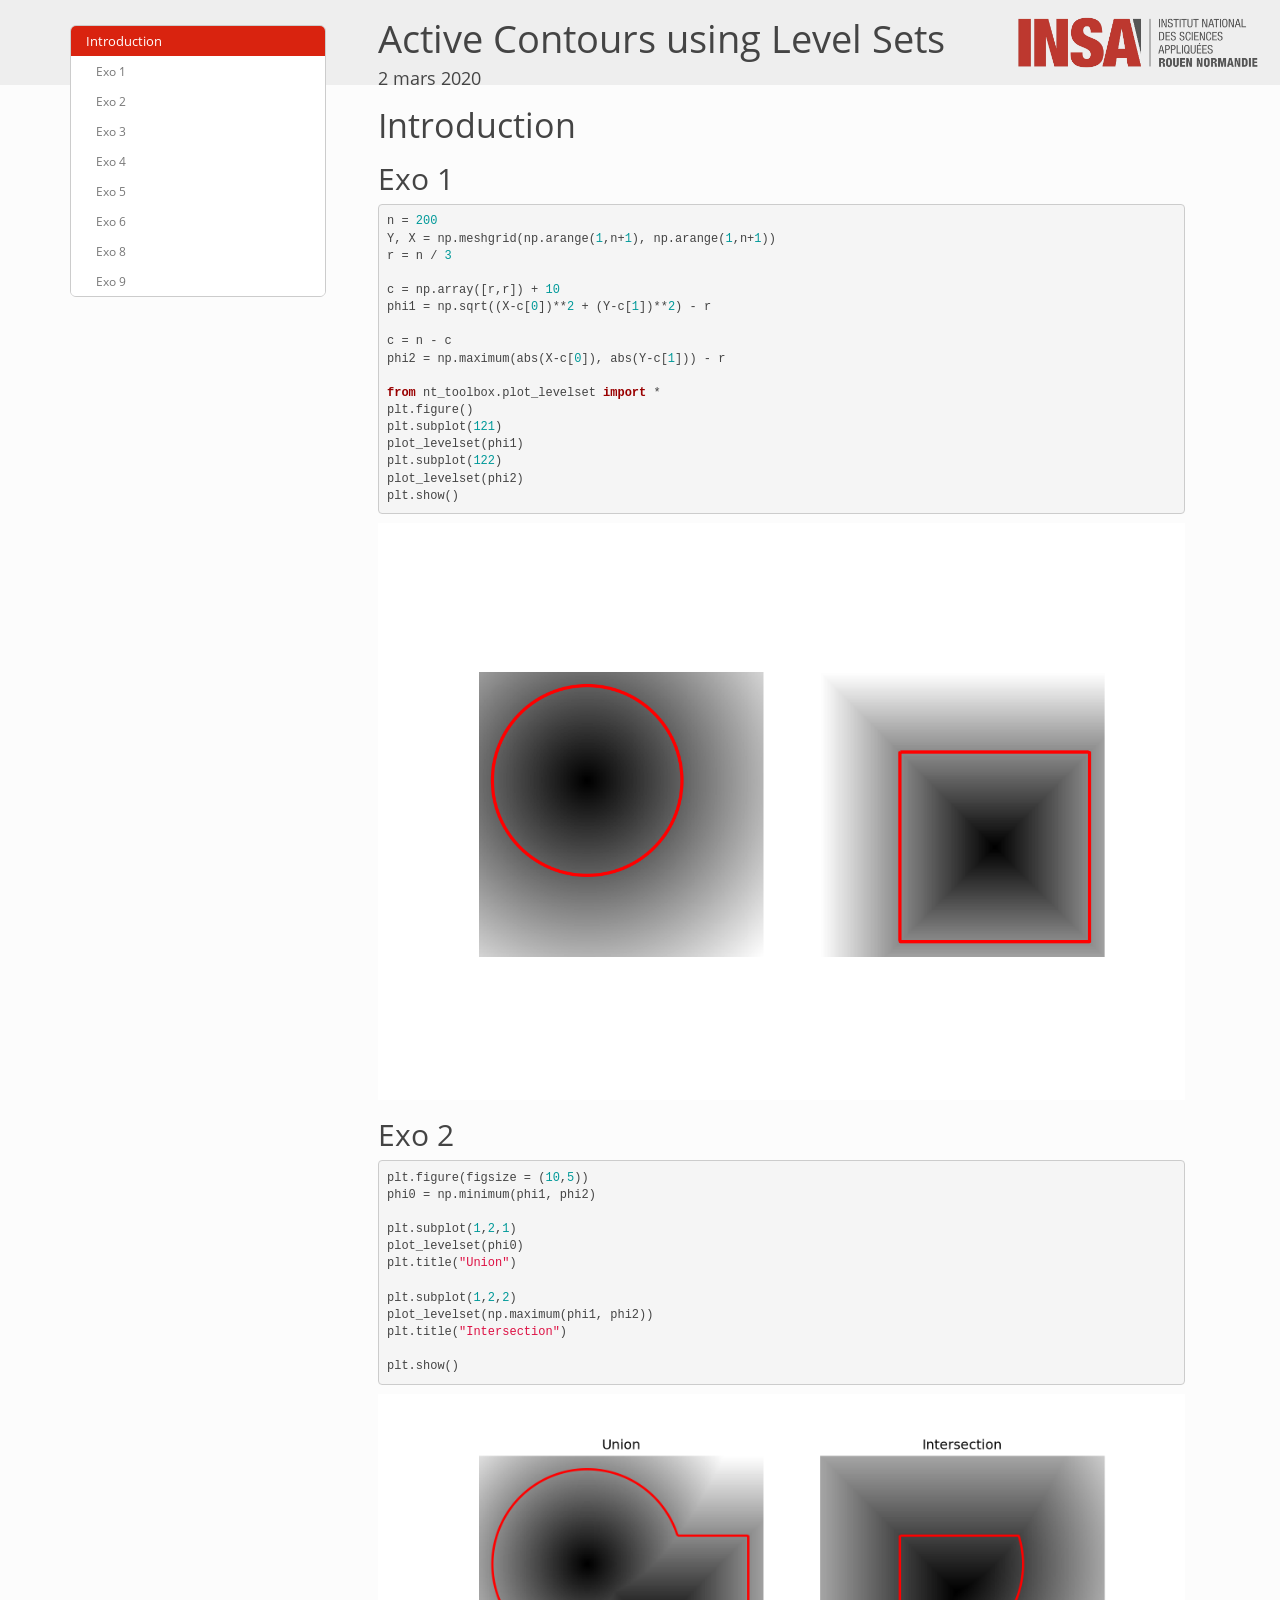
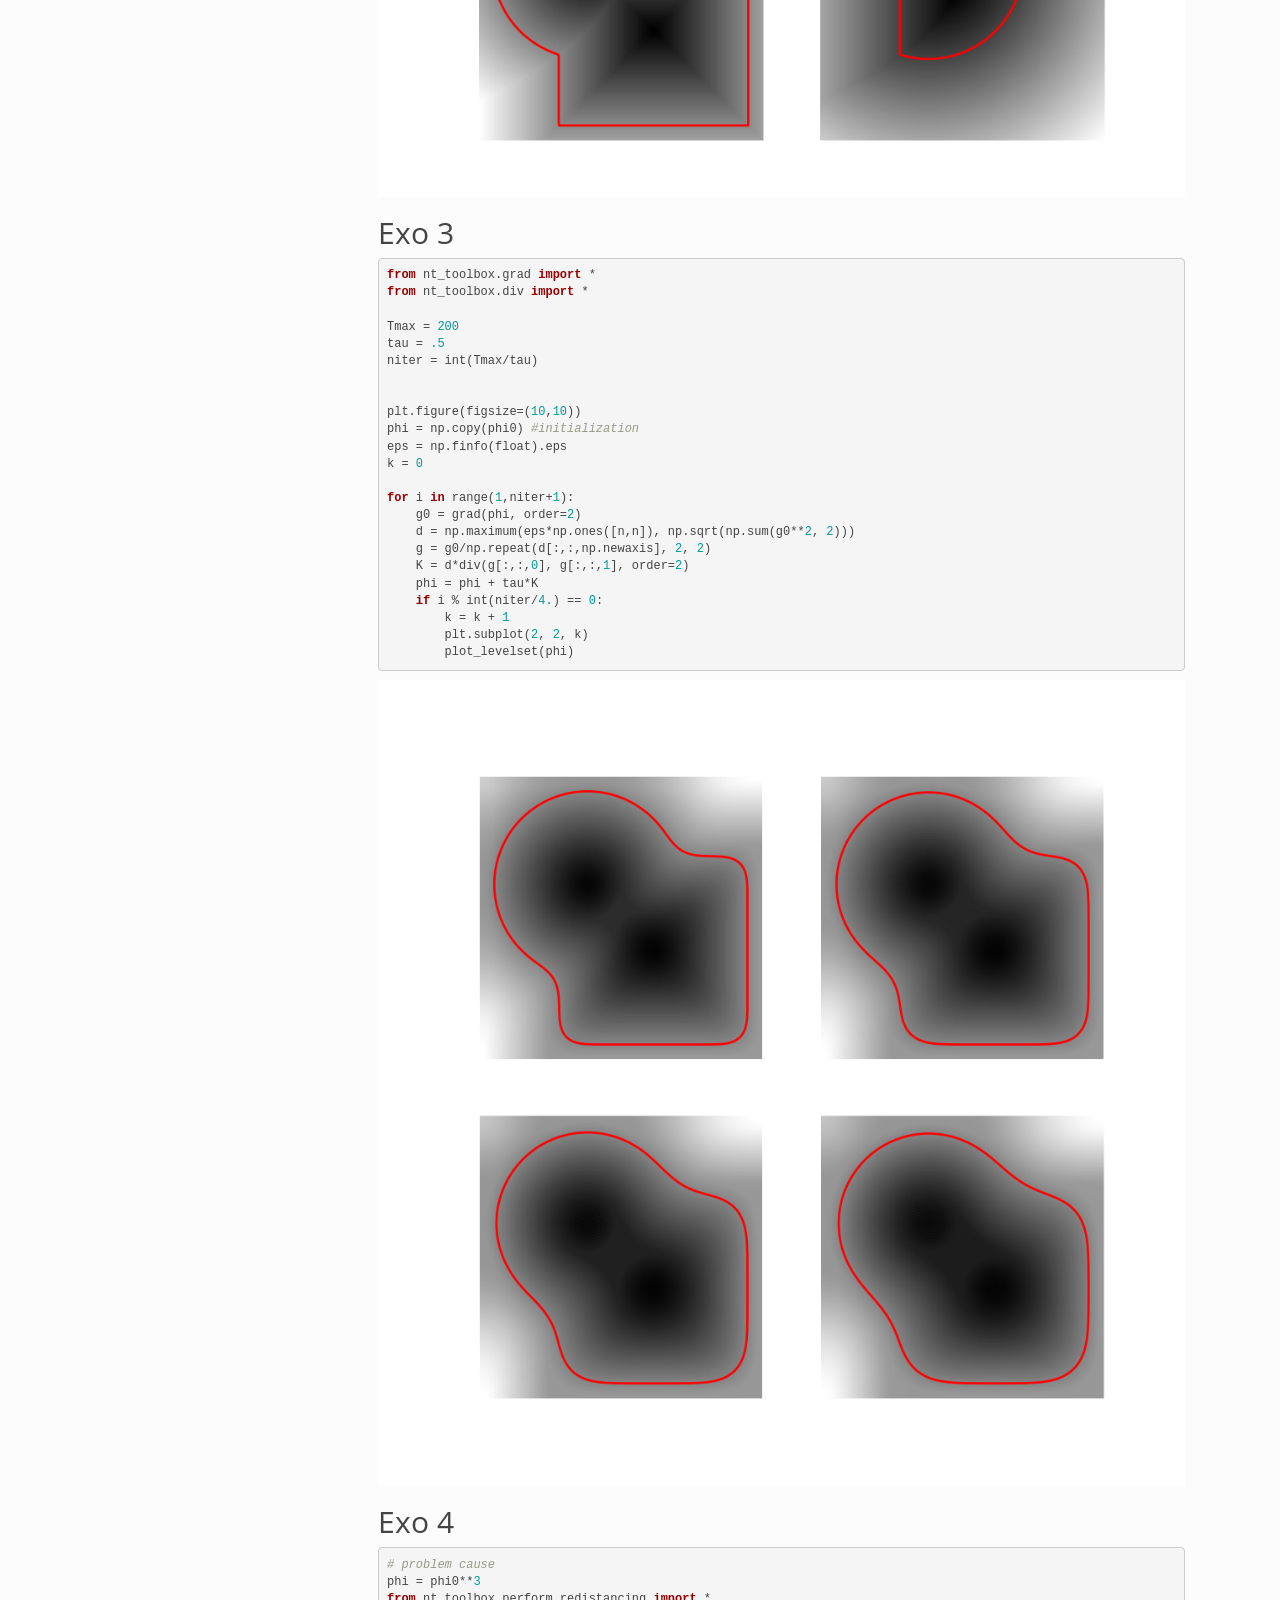
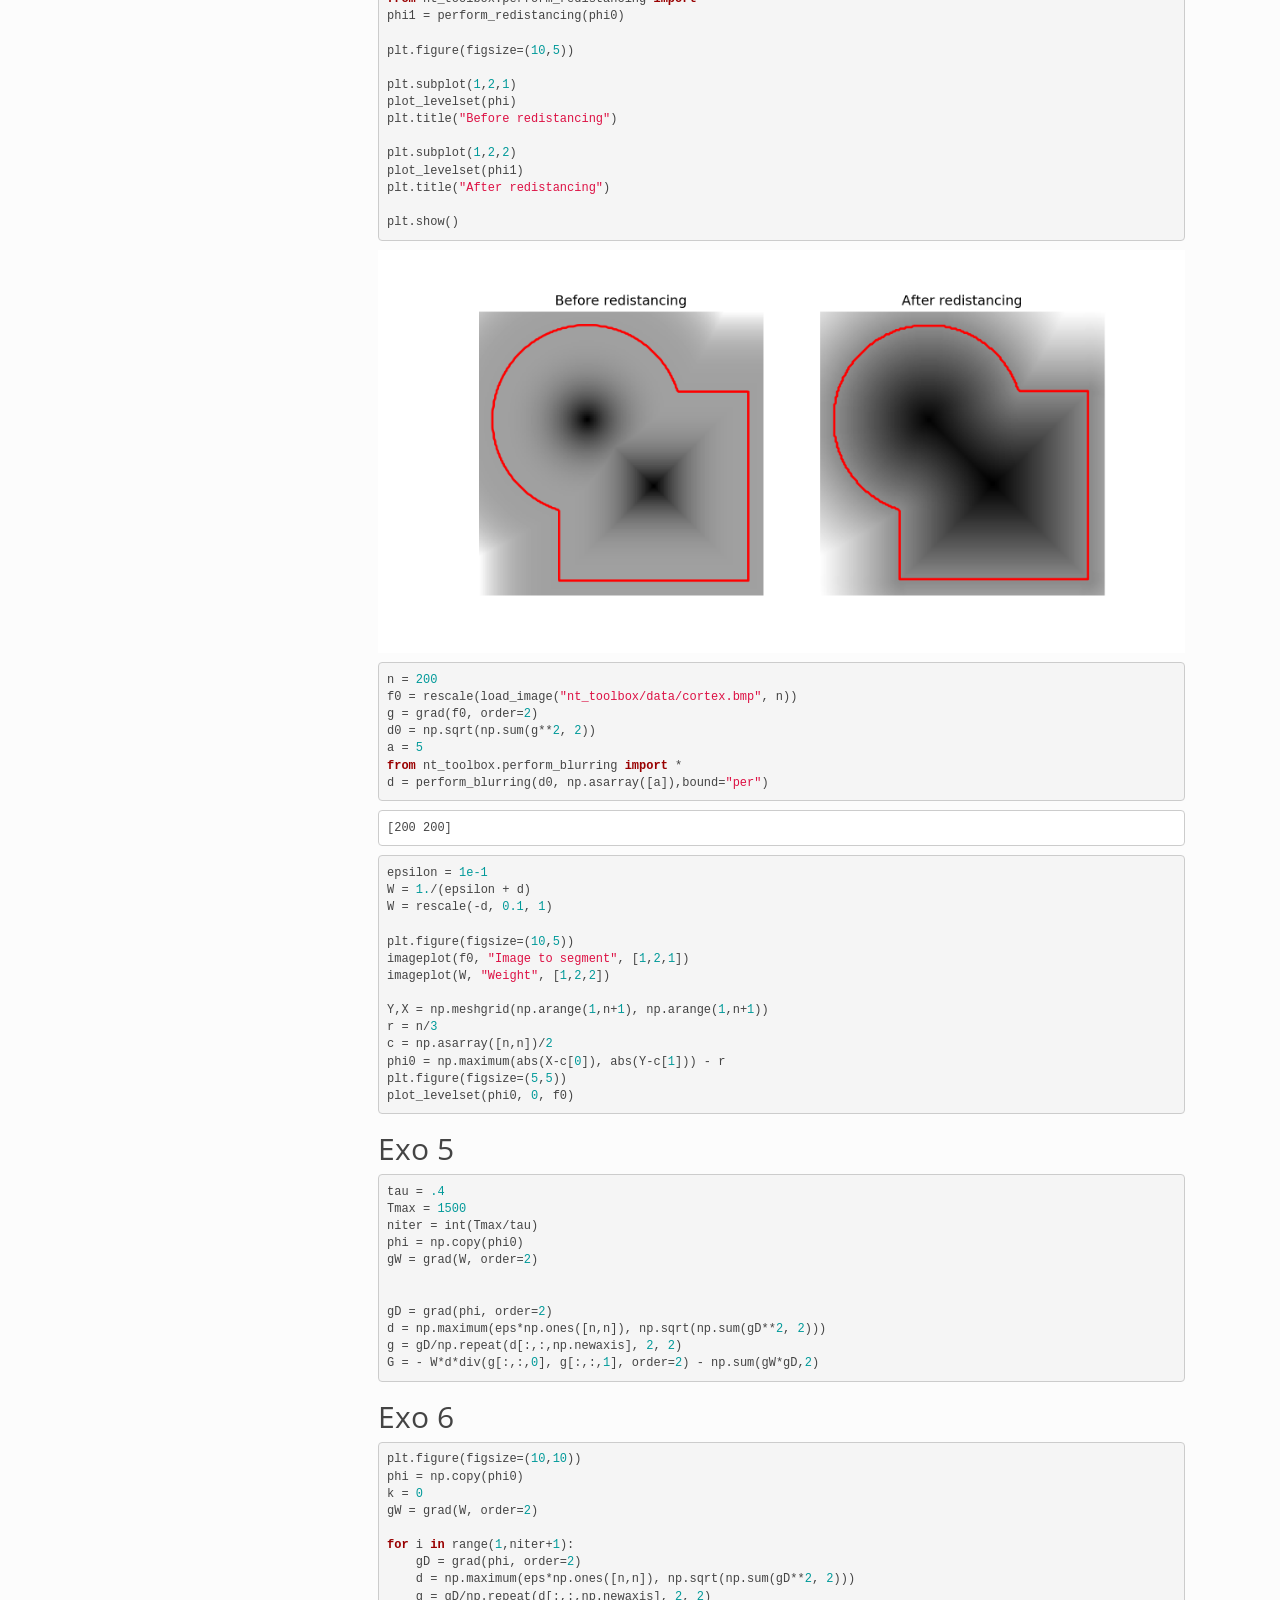
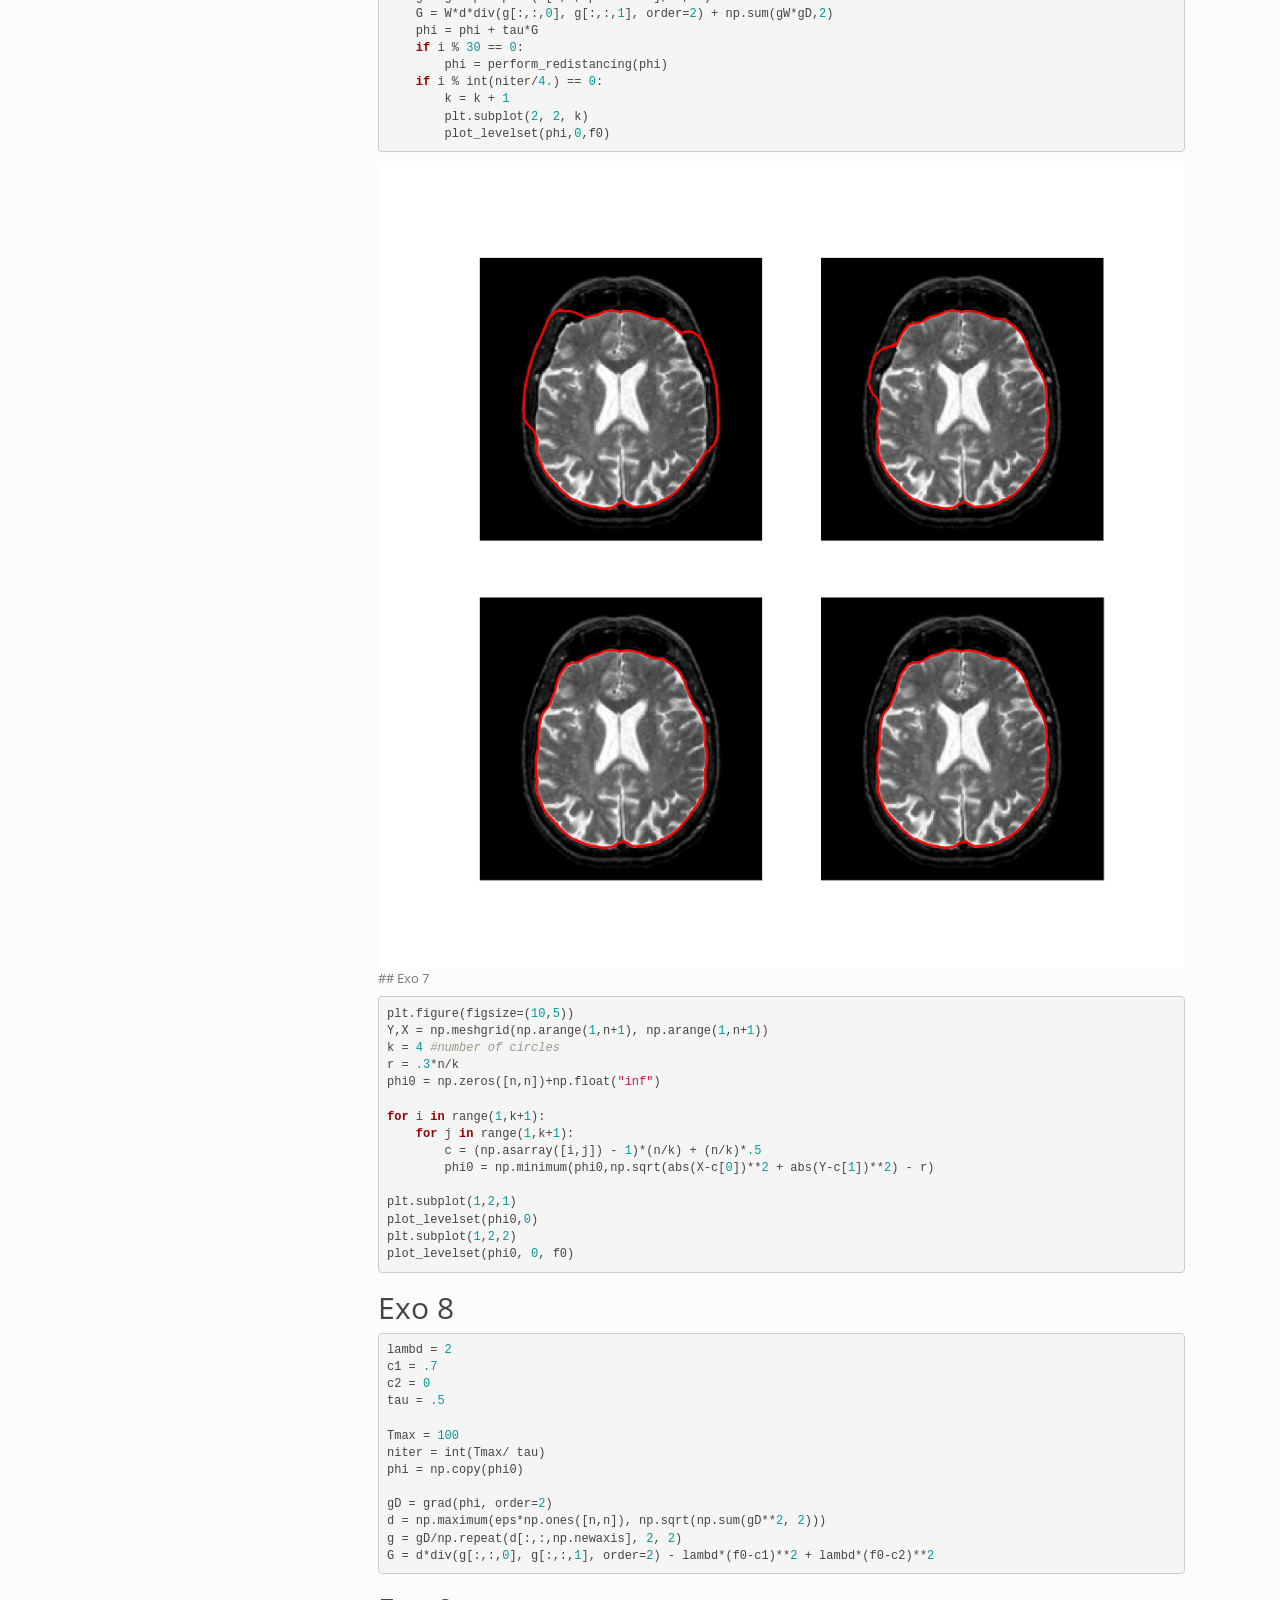
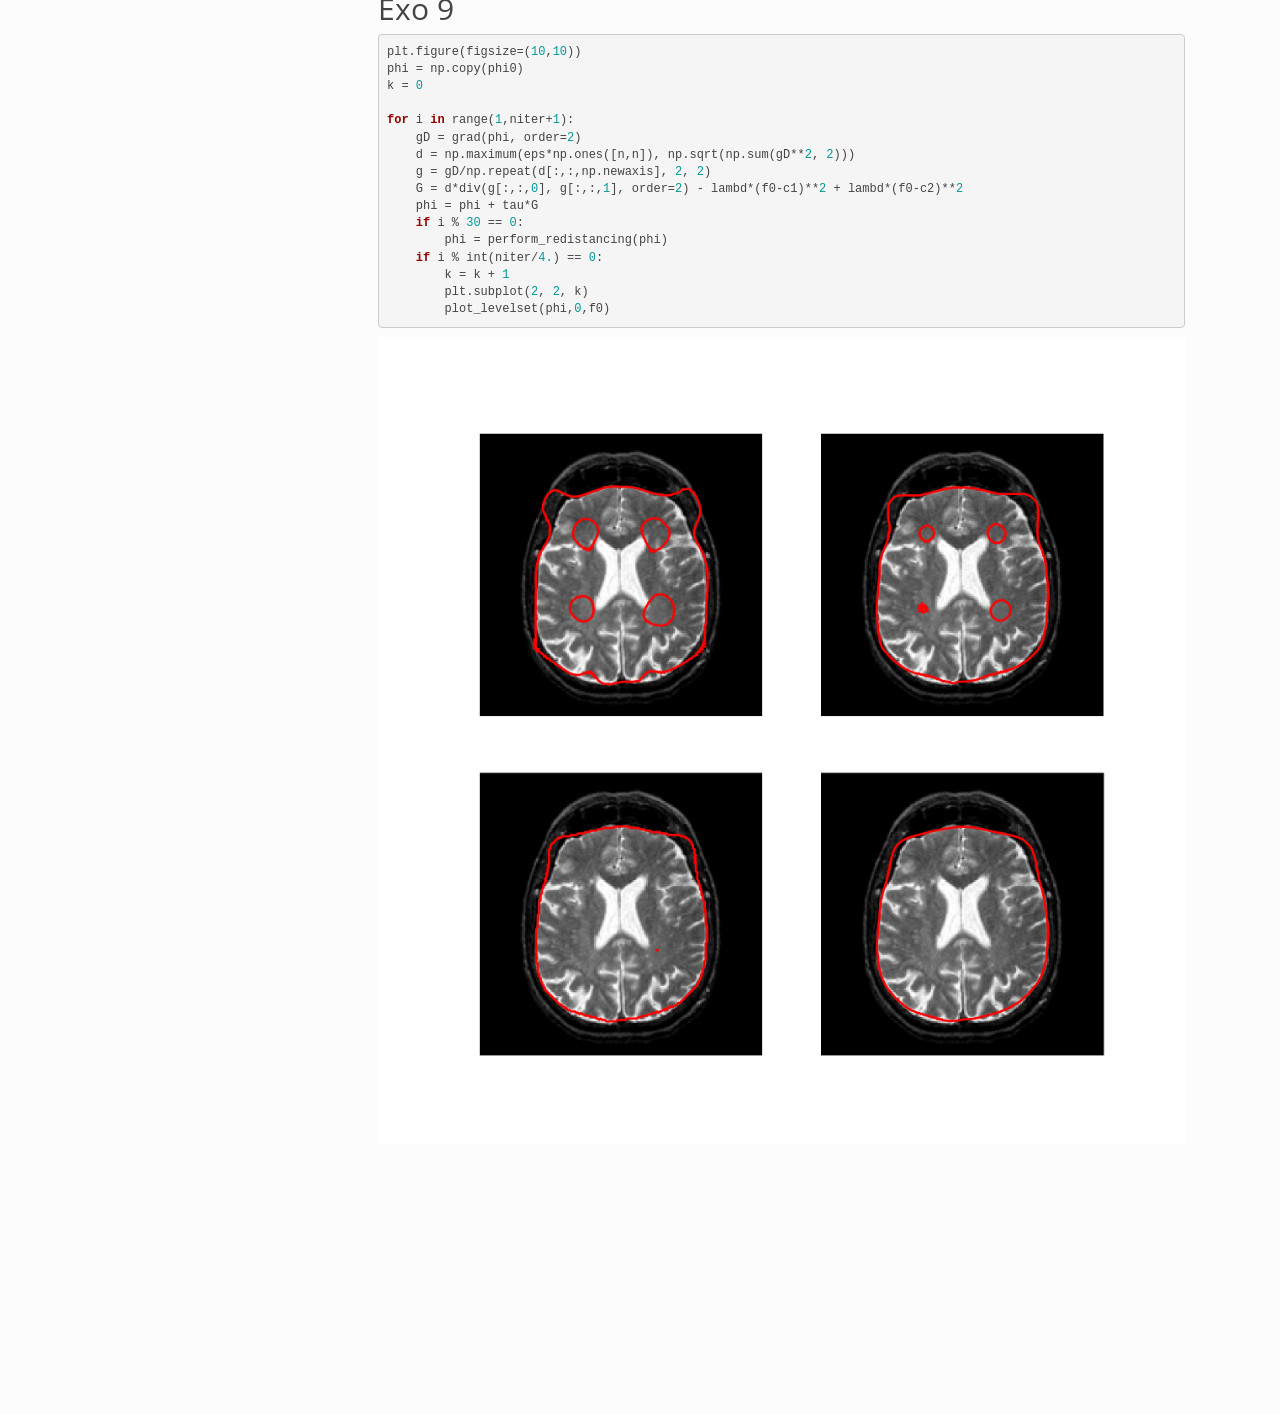
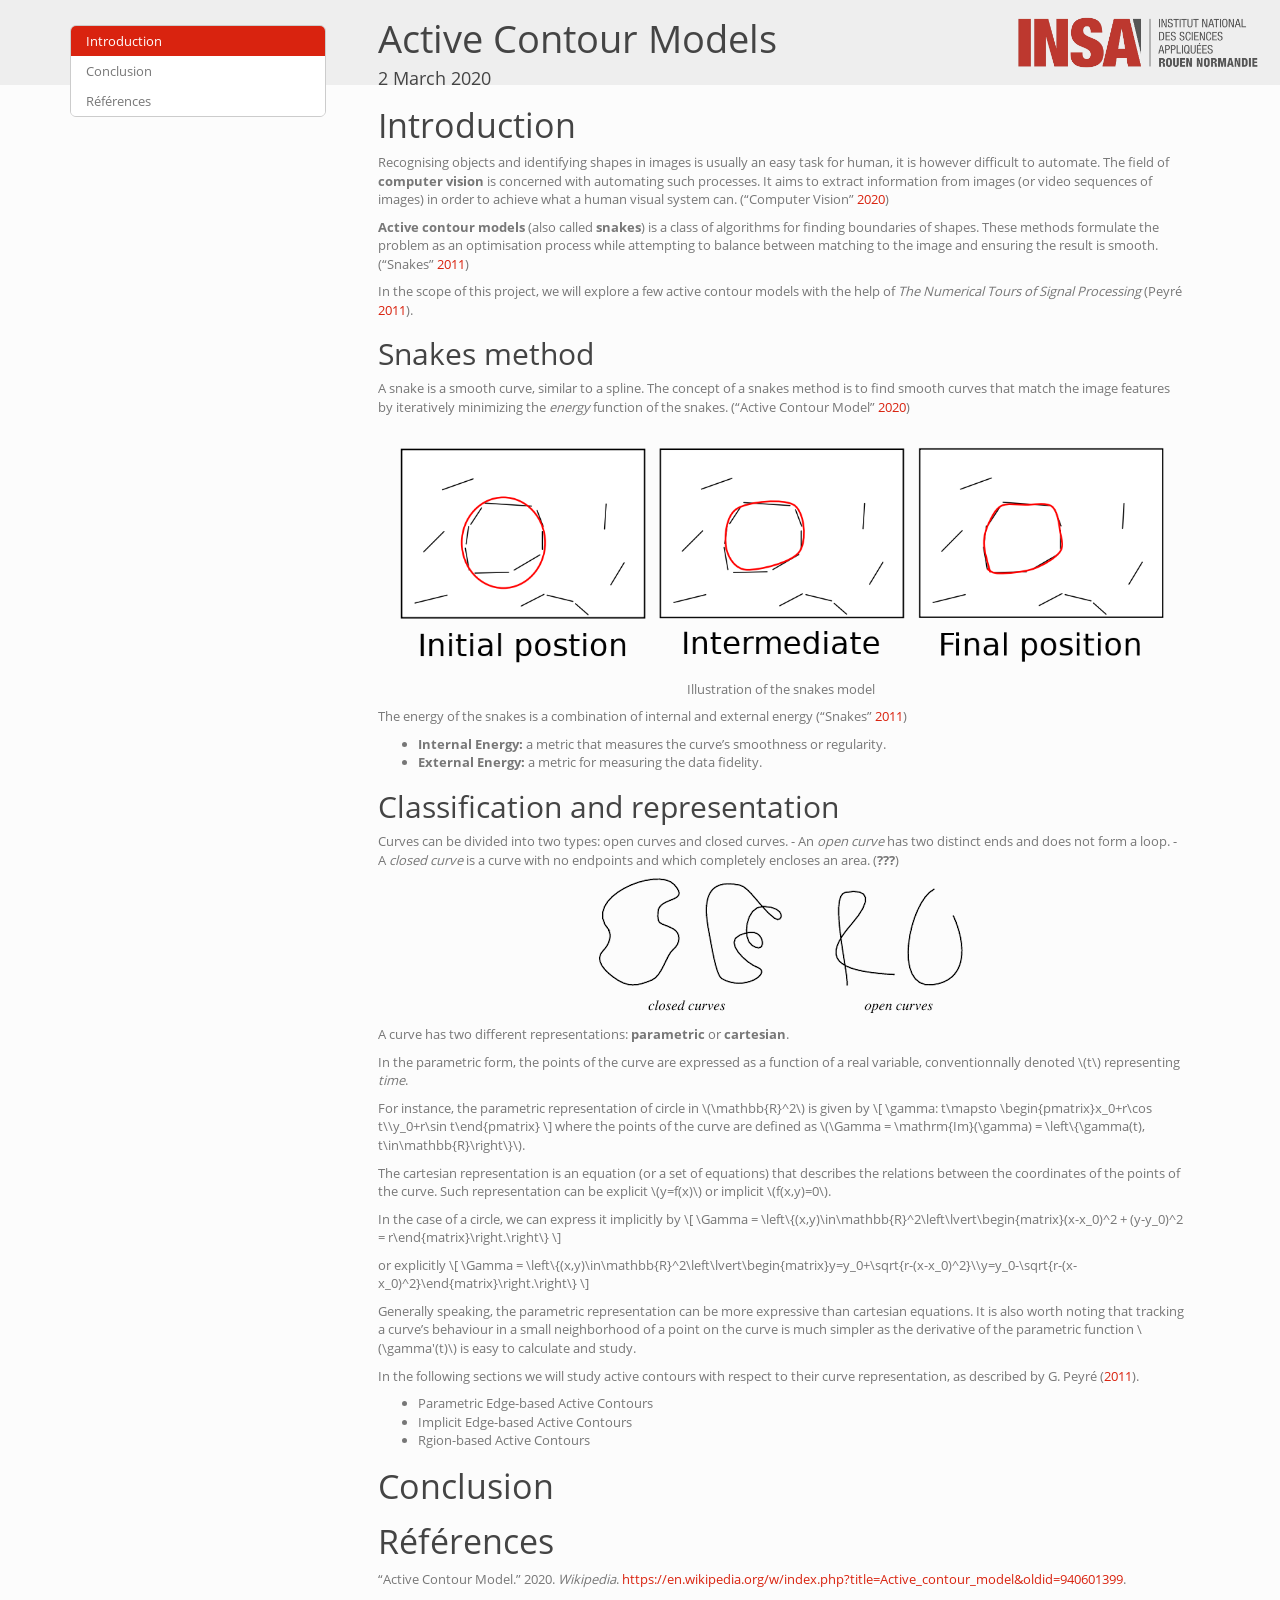
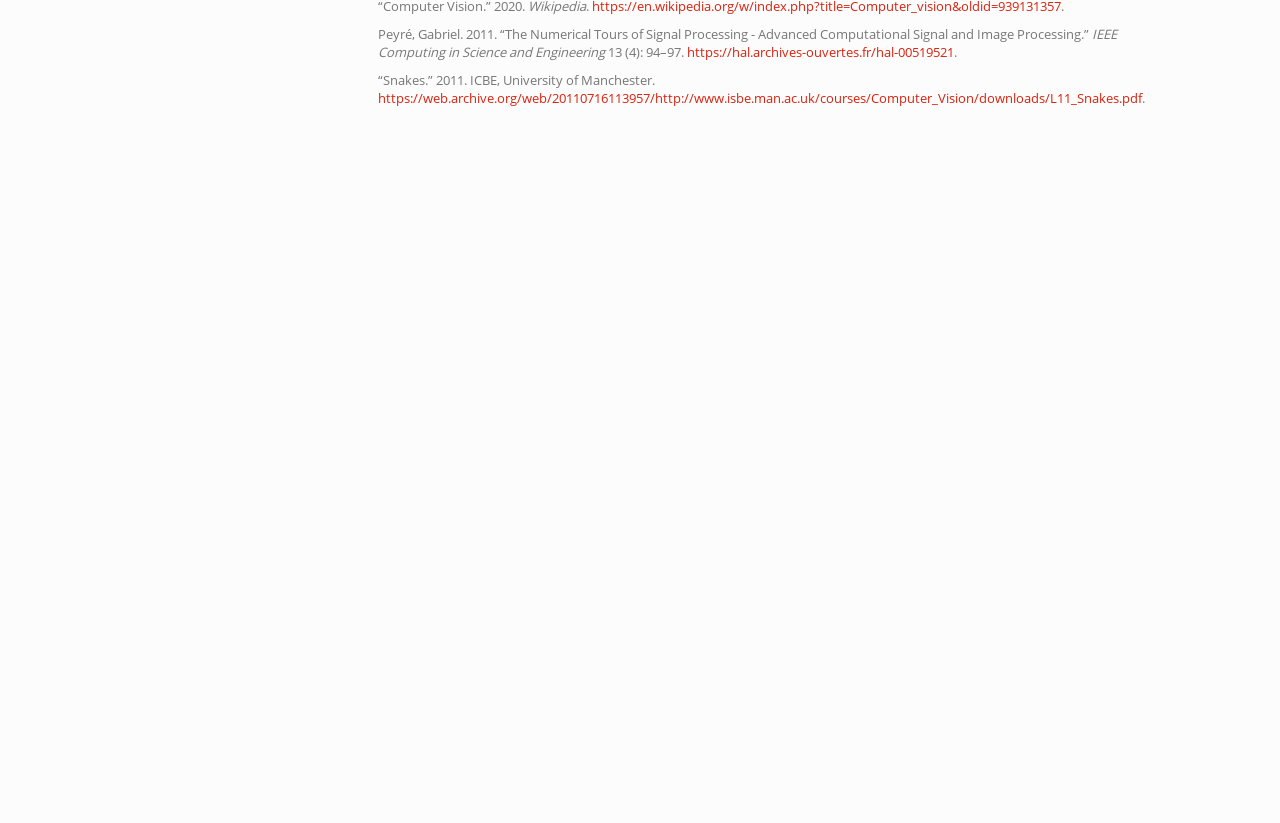
